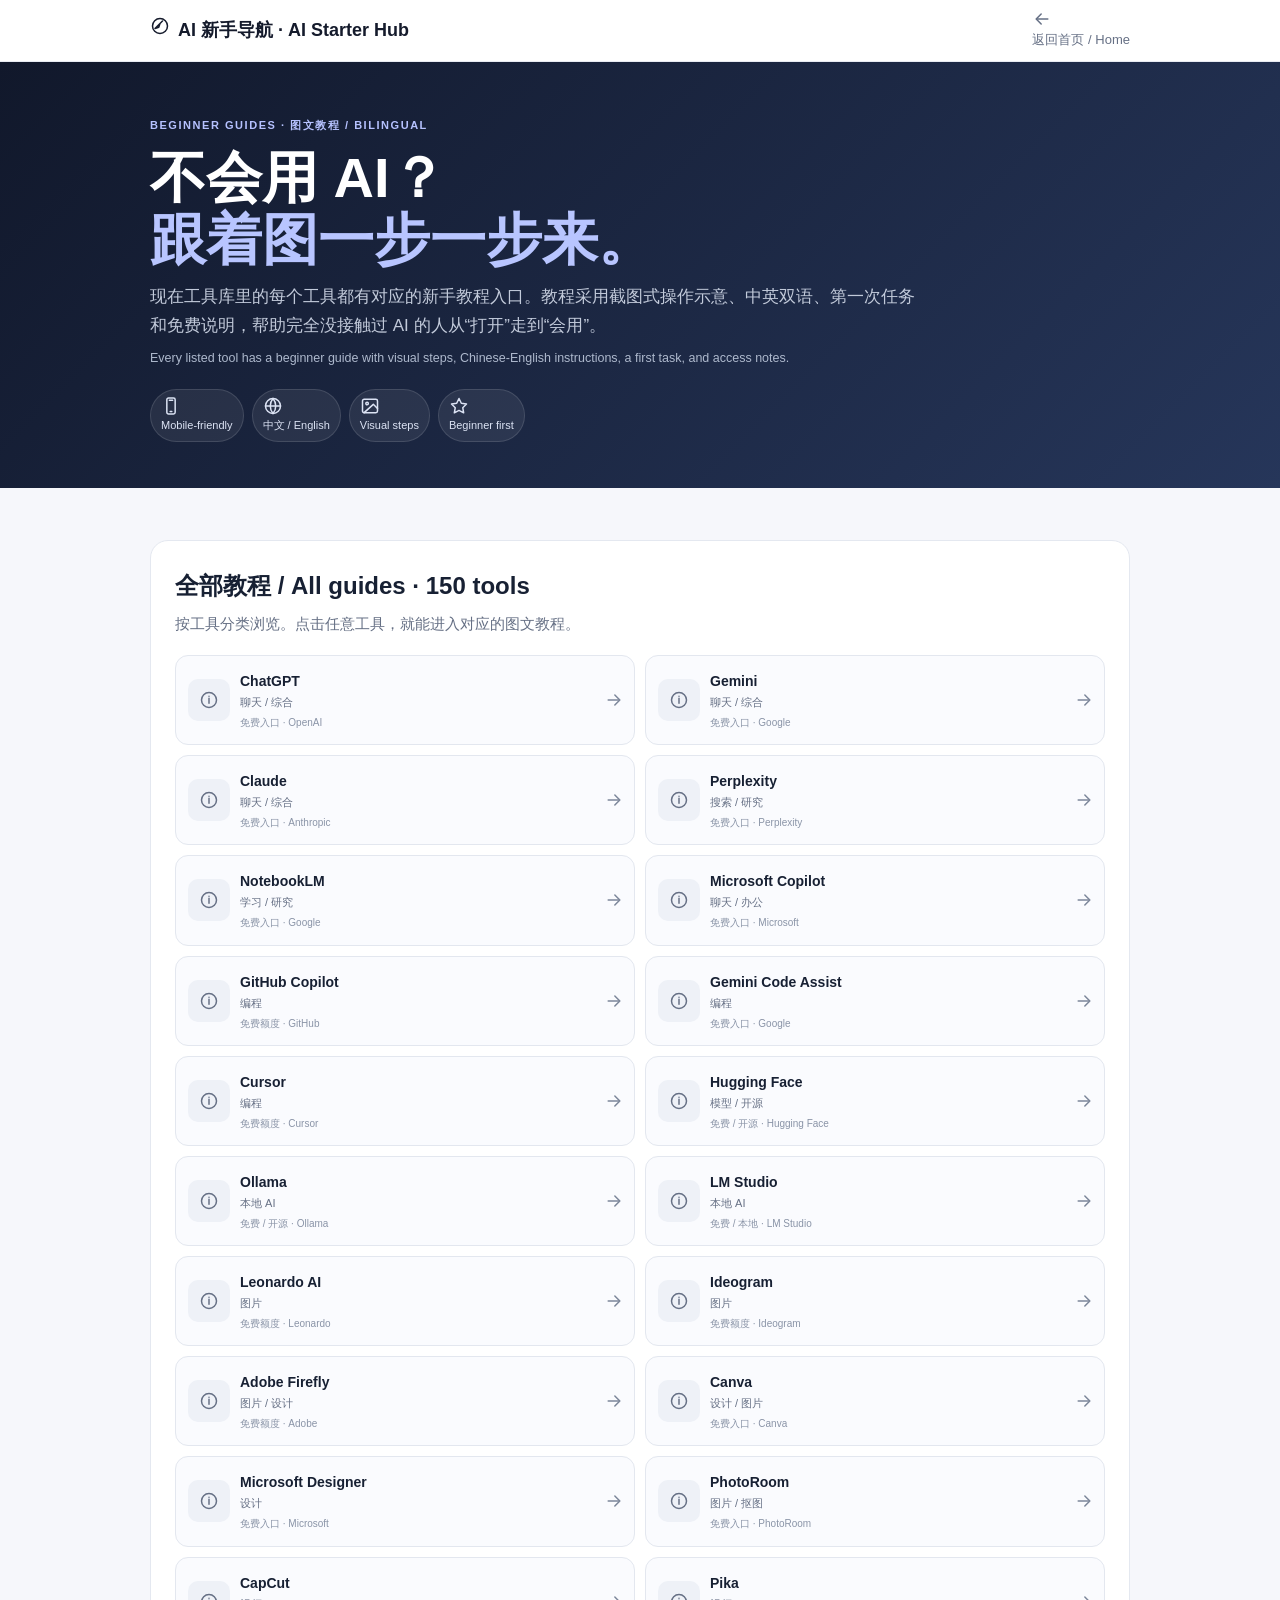
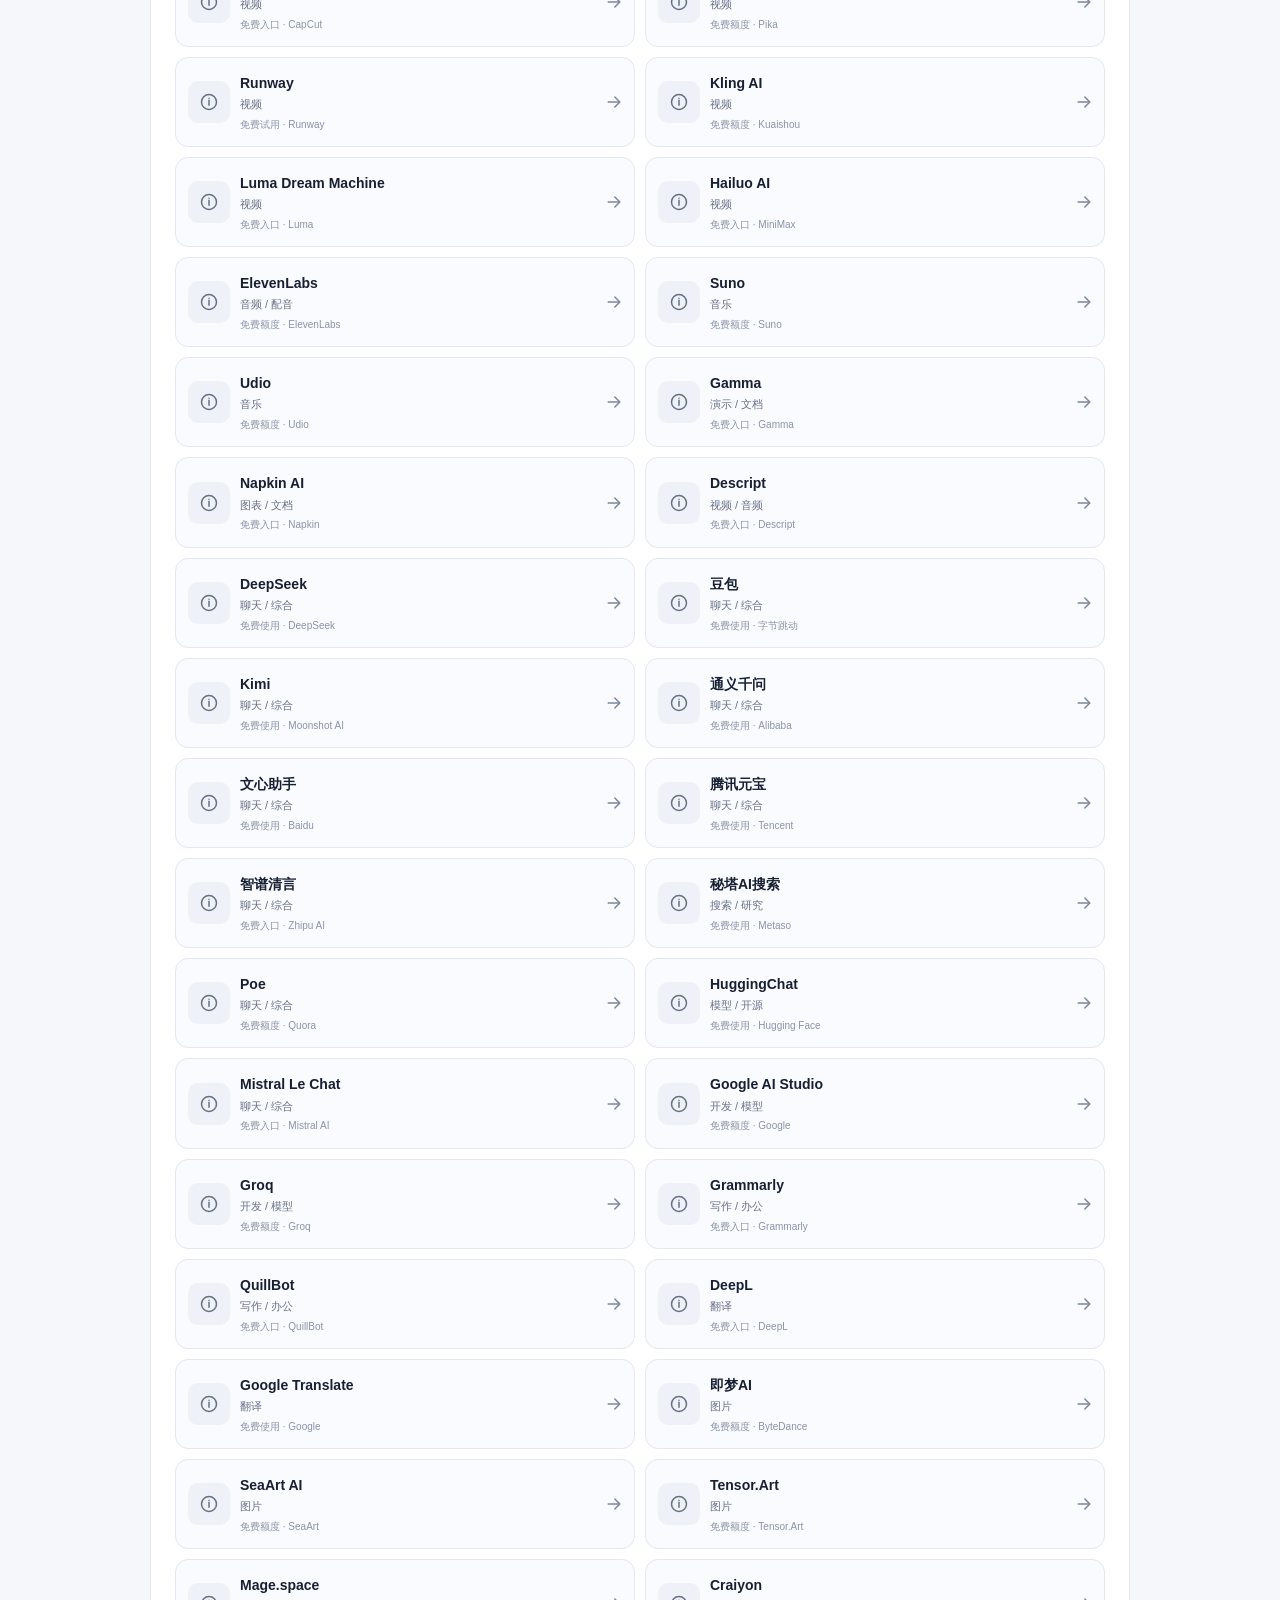
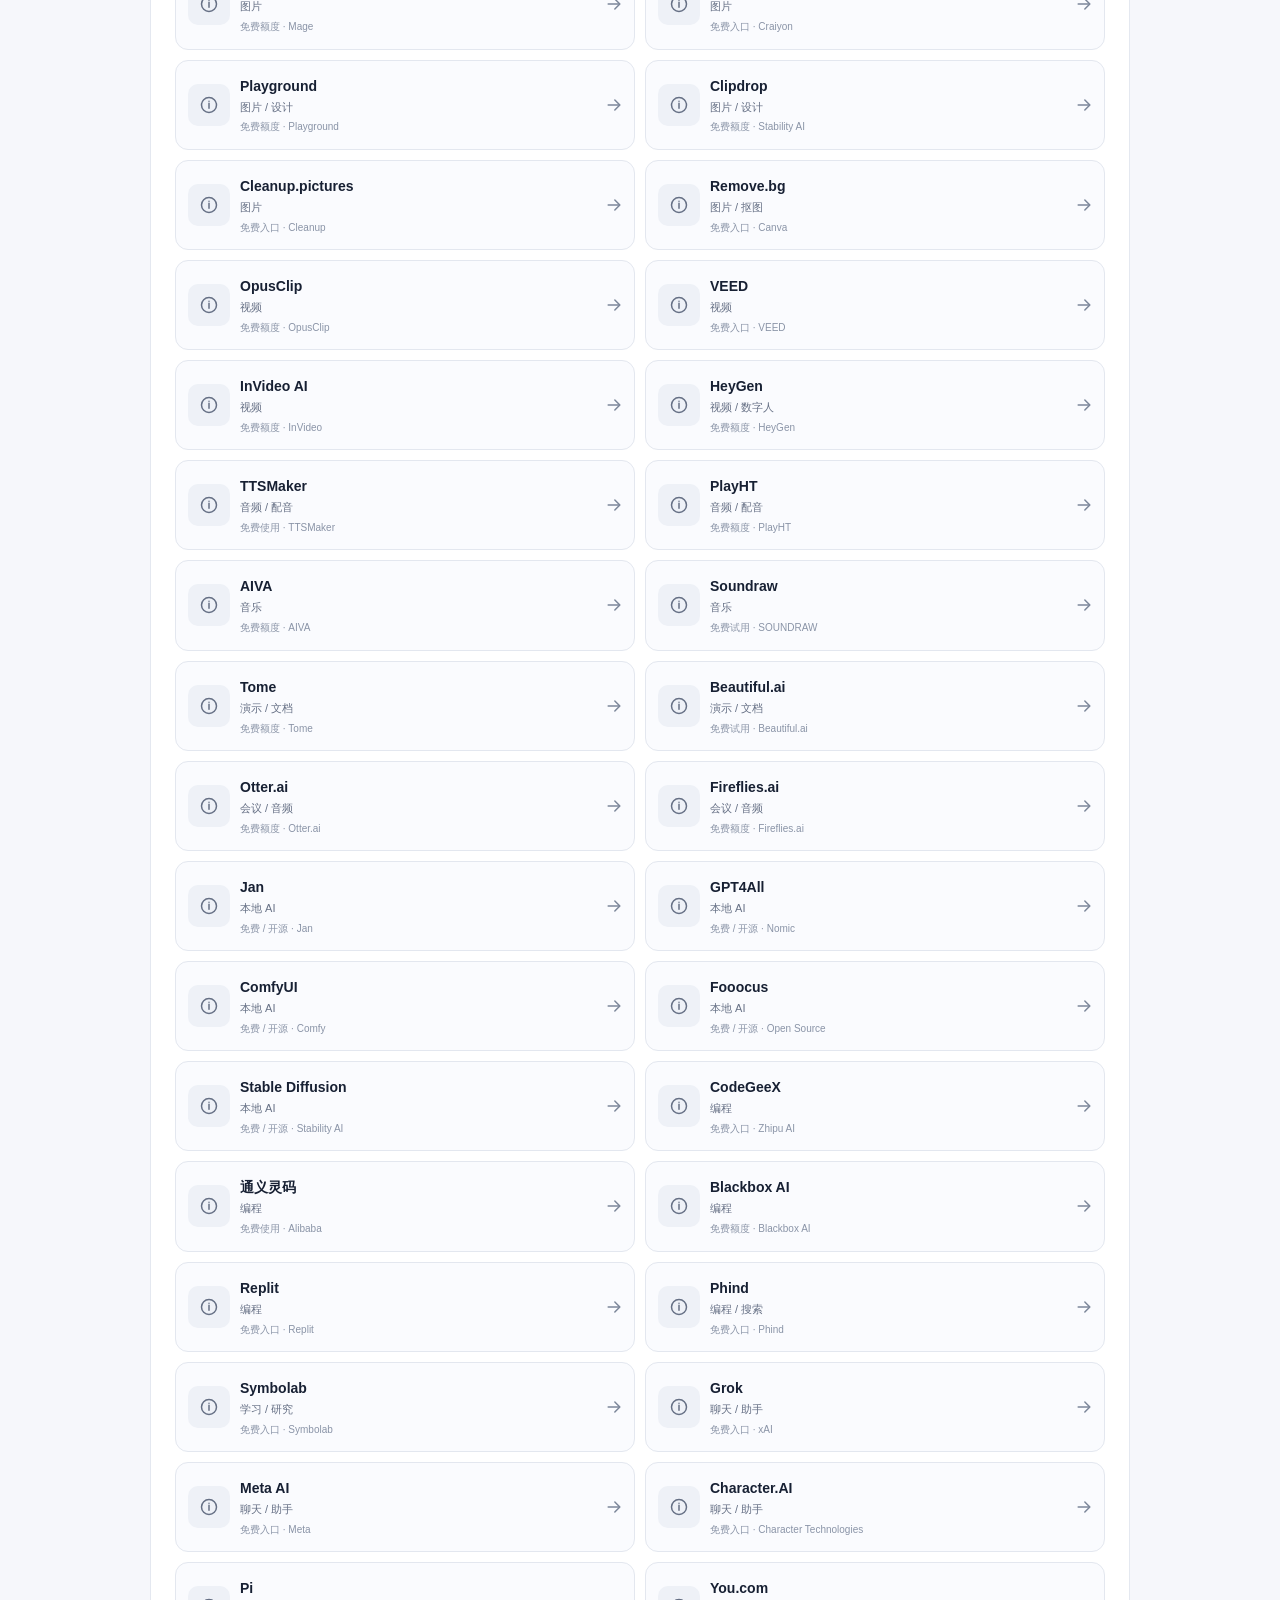
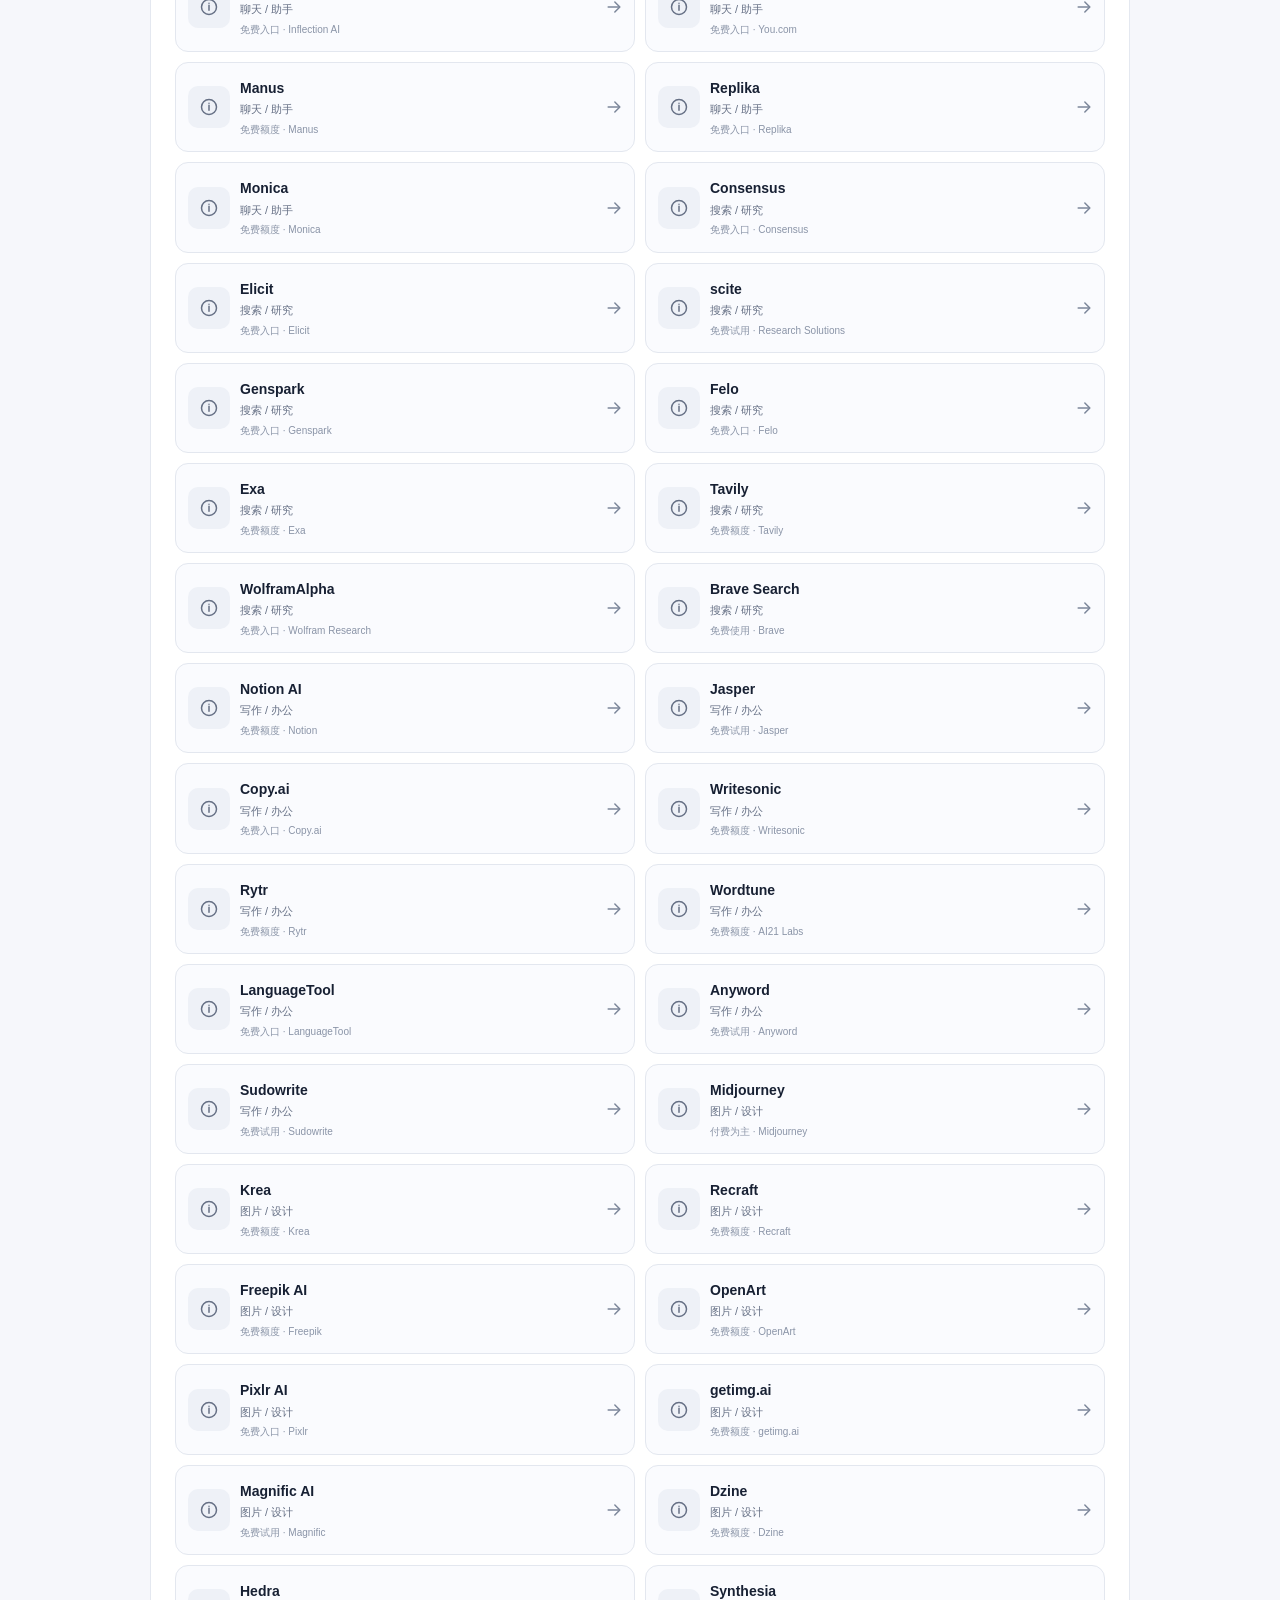
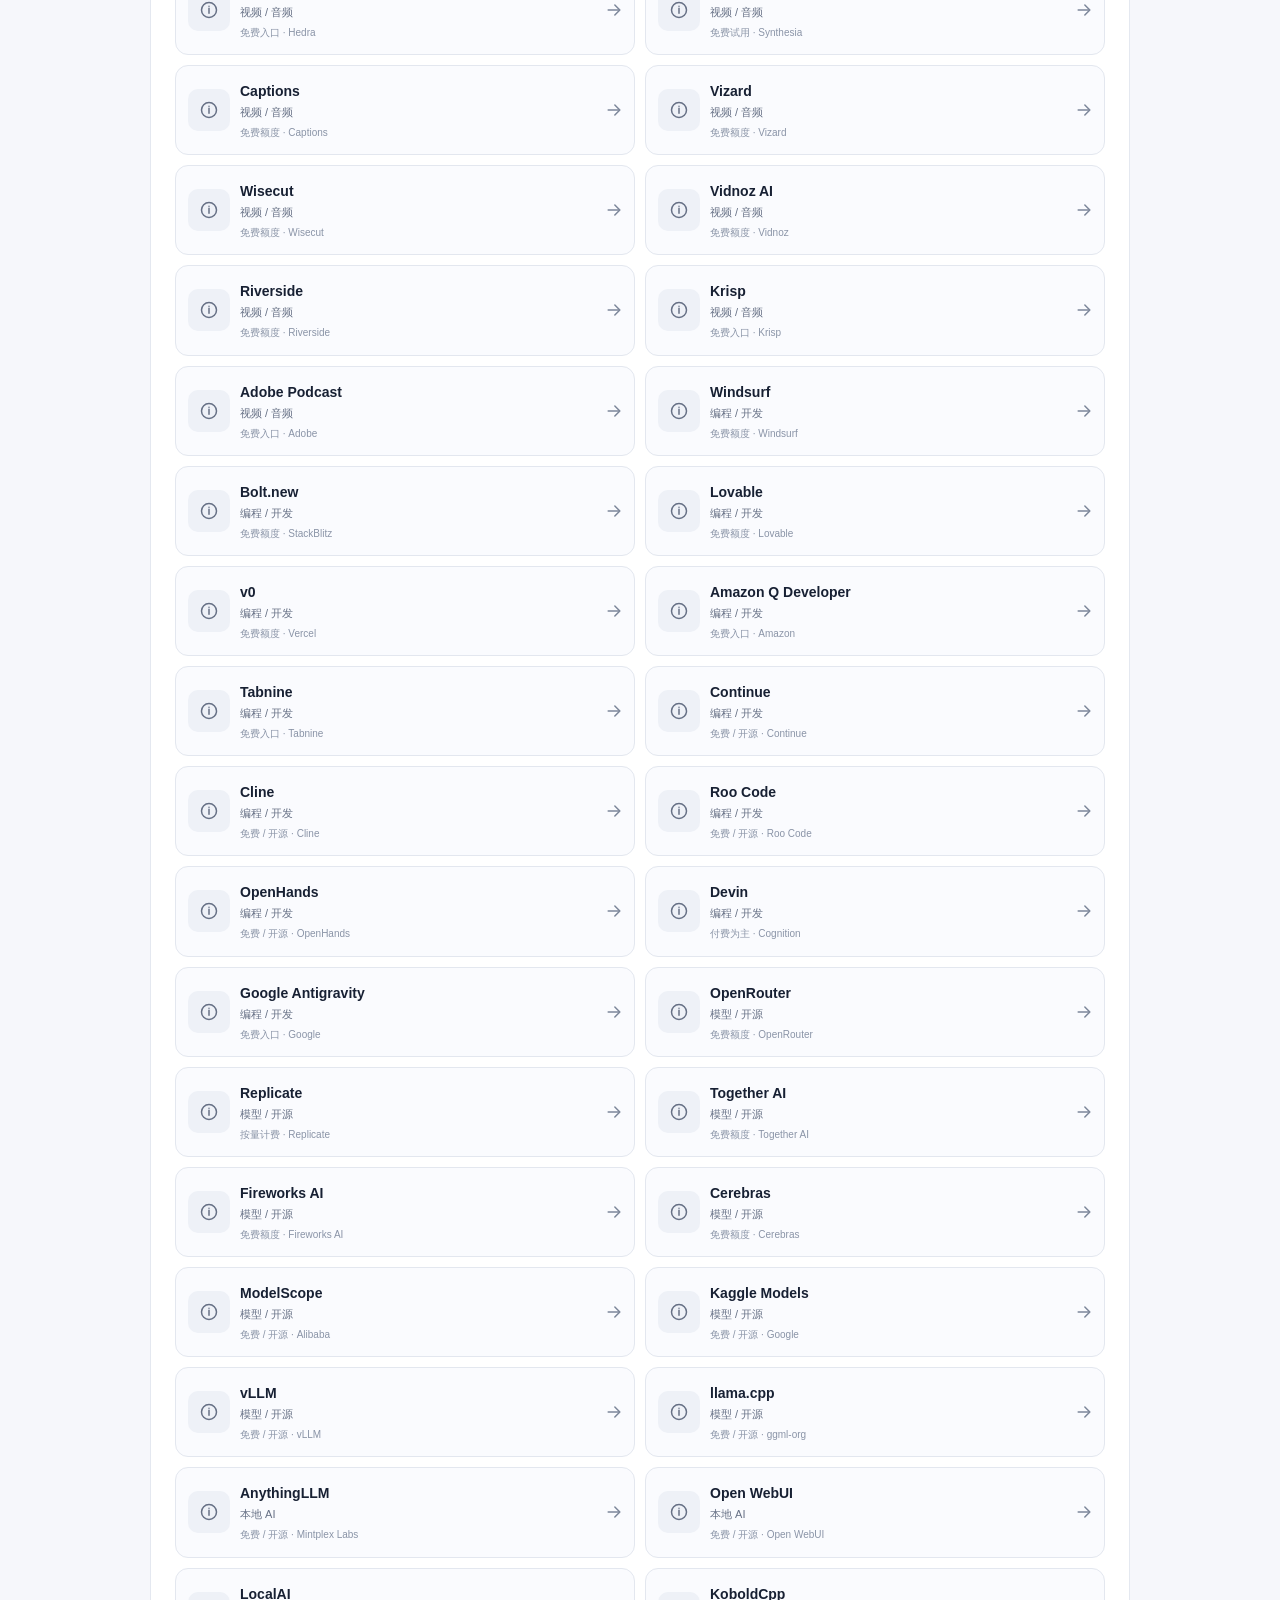
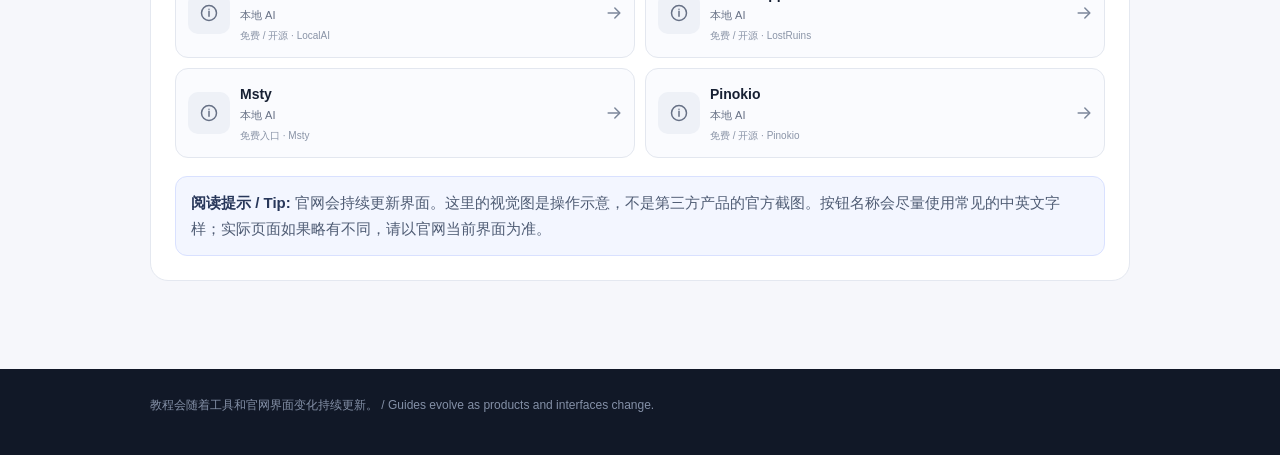
==== tutorials/index.html @ 40ffa48f "seo: prerender 150 guide links for crawlers" ====
<!doctype html><html lang="zh-CN"><head><meta charset="utf-8"><meta name="viewport" content="width=device-width,initial-scale=1">
<meta name="robots" content="index,follow,max-image-preview:large">
<link rel="icon" href="../favicon.svg" type="image/svg+xml">
<title>AI 工具新手教程 | 150+ AI 工具图文指南与视频教程 · AI Starter Hub</title>
<meta name="description" content="AI 新手教程中心：为 150+ AI 工具整理中文新手指南、英文提示、图文操作示意、教程视频和官方入口，帮助你从第一次打开到完成真实任务。">
<link rel="canonical" href="https://starterhub-dev.github.io/ai-tools/tutorials/">
<meta property="og:type" content="website">
<meta property="og:site_name" content="AI 新手导航 · AI Starter Hub">
<meta property="og:title" content="AI 工具新手教程 | 150+ AI 工具图文指南与视频教程">
<meta property="og:description" content="按工具浏览 AI 新手教程，查看图文操作、视频、提示词和官方入口。">
<meta property="og:url" content="https://starterhub-dev.github.io/ai-tools/tutorials/">
<meta name="twitter:card" content="summary">
<meta name="twitter:title" content="AI 工具新手教程 | 150+ AI 工具图文指南与视频教程">
<meta name="twitter:description" content="按工具浏览 AI 新手教程。">
<link rel="stylesheet" href="../style.css?v=20261004-18"><link rel="stylesheet" href="tutorial.css?v=20261004-5">
<script type="application/ld+json">{"@context":"https://schema.org","@type":"CollectionPage","name":"AI 工具新手教程","url":"https://starterhub-dev.github.io/ai-tools/tutorials/","description":"AI 新手导航的工具教程目录，提供 150+ 工具的入门指南。","inLanguage":["zh-CN","en"],"isPartOf":{"@type":"WebSite","name":"AI 新手导航","url":"https://starterhub-dev.github.io/ai-tools/"}}</script></head><body>
<header class="topbar"><div class="wrap"><a class="brand" href="../"><span data-icon="compass"></span> AI 新手导航 · AI Starter Hub</a><a class="back" href="../"><span data-icon="arrowLeft"></span> 返回首页 / Home</a></div></header>
<header class="hero"><div class="wrap"><div class="eyebrow">BEGINNER GUIDES · 图文教程 / BILINGUAL</div><h1>不会用 AI？<br><span>跟着图一步一步来。</span></h1><p>现在工具库里的每个工具都有对应的新手教程入口。教程采用截图式操作示意、中英双语、第一次任务和免费说明，帮助完全没接触过 AI 的人从“打开”走到“会用”。</p><small>Every listed tool has a beginner guide with visual steps, Chinese-English instructions, a first task, and access notes.</small><div class="tool-badges"><span class="pill"><span data-icon="mobile"></span> Mobile-friendly</span><span class="pill"><span data-icon="globe"></span> 中文 / English</span><span class="pill"><span data-icon="image"></span> Visual steps</span><span class="pill"><span data-icon="star"></span> Beginner first</span></div></div></header>
<main class="wrap content"><section class="section"><h2>全部教程 / All guides <span id="guide-count"></span></h2><p class="lead">按工具分类浏览。点击任意工具，就能进入对应的图文教程。</p><div id="guide-grid" class="guide-grid"><a class="guide-card" href="tool.html?tool=ChatGPT"><div class="guide-icon"><span class="brand-icon"><span style="font-size:10px;font-weight:800">AI</span></span></div><div><strong>ChatGPT</strong><span>聊天 / 综合</span><small>免费入口 · OpenAI</small></div><b>→</b></a><a class="guide-card" href="tool.html?tool=Gemini"><div class="guide-icon"><span class="brand-icon"><span style="font-size:10px;font-weight:800">AI</span></span></div><div><strong>Gemini</strong><span>聊天 / 综合</span><small>免费入口 · Google</small></div><b>→</b></a><a class="guide-card" href="tool.html?tool=Claude"><div class="guide-icon"><span class="brand-icon"><span style="font-size:10px;font-weight:800">AI</span></span></div><div><strong>Claude</strong><span>聊天 / 综合</span><small>免费入口 · Anthropic</small></div><b>→</b></a><a class="guide-card" href="tool.html?tool=Perplexity"><div class="guide-icon"><span class="brand-icon"><span style="font-size:10px;font-weight:800">AI</span></span></div><div><strong>Perplexity</strong><span>搜索 / 研究</span><small>免费入口 · Perplexity</small></div><b>→</b></a><a class="guide-card" href="tool.html?tool=NotebookLM"><div class="guide-icon"><span class="brand-icon"><span style="font-size:10px;font-weight:800">AI</span></span></div><div><strong>NotebookLM</strong><span>学习 / 研究</span><small>免费入口 · Google</small></div><b>→</b></a><a class="guide-card" href="tool.html?tool=Microsoft%20Copilot"><div class="guide-icon"><span class="brand-icon"><span style="font-size:10px;font-weight:800">AI</span></span></div><div><strong>Microsoft Copilot</strong><span>聊天 / 办公</span><small>免费入口 · Microsoft</small></div><b>→</b></a><a class="guide-card" href="tool.html?tool=GitHub%20Copilot"><div class="guide-icon"><span class="brand-icon"><span style="font-size:10px;font-weight:800">AI</span></span></div><div><strong>GitHub Copilot</strong><span>编程</span><small>免费额度 · GitHub</small></div><b>→</b></a><a class="guide-card" href="tool.html?tool=Gemini%20Code%20Assist"><div class="guide-icon"><span class="brand-icon"><span style="font-size:10px;font-weight:800">AI</span></span></div><div><strong>Gemini Code Assist</strong><span>编程</span><small>免费入口 · Google</small></div><b>→</b></a><a class="guide-card" href="tool.html?tool=Cursor"><div class="guide-icon"><span class="brand-icon"><span style="font-size:10px;font-weight:800">AI</span></span></div><div><strong>Cursor</strong><span>编程</span><small>免费额度 · Cursor</small></div><b>→</b></a><a class="guide-card" href="tool.html?tool=Hugging%20Face"><div class="guide-icon"><span class="brand-icon"><span style="font-size:10px;font-weight:800">AI</span></span></div><div><strong>Hugging Face</strong><span>模型 / 开源</span><small>免费 / 开源 · Hugging Face</small></div><b>→</b></a><a class="guide-card" href="tool.html?tool=Ollama"><div class="guide-icon"><span class="brand-icon"><span style="font-size:10px;font-weight:800">AI</span></span></div><div><strong>Ollama</strong><span>本地 AI</span><small>免费 / 开源 · Ollama</small></div><b>→</b></a><a class="guide-card" href="tool.html?tool=LM%20Studio"><div class="guide-icon"><span class="brand-icon"><span style="font-size:10px;font-weight:800">AI</span></span></div><div><strong>LM Studio</strong><span>本地 AI</span><small>免费 / 本地 · LM Studio</small></div><b>→</b></a><a class="guide-card" href="tool.html?tool=Leonardo%20AI"><div class="guide-icon"><span class="brand-icon"><span style="font-size:10px;font-weight:800">AI</span></span></div><div><strong>Leonardo AI</strong><span>图片</span><small>免费额度 · Leonardo</small></div><b>→</b></a><a class="guide-card" href="tool.html?tool=Ideogram"><div class="guide-icon"><span class="brand-icon"><span style="font-size:10px;font-weight:800">AI</span></span></div><div><strong>Ideogram</strong><span>图片</span><small>免费额度 · Ideogram</small></div><b>→</b></a><a class="guide-card" href="tool.html?tool=Adobe%20Firefly"><div class="guide-icon"><span class="brand-icon"><span style="font-size:10px;font-weight:800">AI</span></span></div><div><strong>Adobe Firefly</strong><span>图片 / 设计</span><small>免费额度 · Adobe</small></div><b>→</b></a><a class="guide-card" href="tool.html?tool=Canva"><div class="guide-icon"><span class="brand-icon"><span style="font-size:10px;font-weight:800">AI</span></span></div><div><strong>Canva</strong><span>设计 / 图片</span><small>免费入口 · Canva</small></div><b>→</b></a><a class="guide-card" href="tool.html?tool=Microsoft%20Designer"><div class="guide-icon"><span class="brand-icon"><span style="font-size:10px;font-weight:800">AI</span></span></div><div><strong>Microsoft Designer</strong><span>设计</span><small>免费入口 · Microsoft</small></div><b>→</b></a><a class="guide-card" href="tool.html?tool=PhotoRoom"><div class="guide-icon"><span class="brand-icon"><span style="font-size:10px;font-weight:800">AI</span></span></div><div><strong>PhotoRoom</strong><span>图片 / 抠图</span><small>免费入口 · PhotoRoom</small></div><b>→</b></a><a class="guide-card" href="tool.html?tool=CapCut"><div class="guide-icon"><span class="brand-icon"><span style="font-size:10px;font-weight:800">AI</span></span></div><div><strong>CapCut</strong><span>视频</span><small>免费入口 · CapCut</small></div><b>→</b></a><a class="guide-card" href="tool.html?tool=Pika"><div class="guide-icon"><span class="brand-icon"><span style="font-size:10px;font-weight:800">AI</span></span></div><div><strong>Pika</strong><span>视频</span><small>免费额度 · Pika</small></div><b>→</b></a><a class="guide-card" href="tool.html?tool=Runway"><div class="guide-icon"><span class="brand-icon"><span style="font-size:10px;font-weight:800">AI</span></span></div><div><strong>Runway</strong><span>视频</span><small>免费试用 · Runway</small></div><b>→</b></a><a class="guide-card" href="tool.html?tool=Kling%20AI"><div class="guide-icon"><span class="brand-icon"><span style="font-size:10px;font-weight:800">AI</span></span></div><div><strong>Kling AI</strong><span>视频</span><small>免费额度 · Kuaishou</small></div><b>→</b></a><a class="guide-card" href="tool.html?tool=Luma%20Dream%20Machine"><div class="guide-icon"><span class="brand-icon"><span style="font-size:10px;font-weight:800">AI</span></span></div><div><strong>Luma Dream Machine</strong><span>视频</span><small>免费入口 · Luma</small></div><b>→</b></a><a class="guide-card" href="tool.html?tool=Hailuo%20AI"><div class="guide-icon"><span class="brand-icon"><span style="font-size:10px;font-weight:800">AI</span></span></div><div><strong>Hailuo AI</strong><span>视频</span><small>免费入口 · MiniMax</small></div><b>→</b></a><a class="guide-card" href="tool.html?tool=ElevenLabs"><div class="guide-icon"><span class="brand-icon"><span style="font-size:10px;font-weight:800">AI</span></span></div><div><strong>ElevenLabs</strong><span>音频 / 配音</span><small>免费额度 · ElevenLabs</small></div><b>→</b></a><a class="guide-card" href="tool.html?tool=Suno"><div class="guide-icon"><span class="brand-icon"><span style="font-size:10px;font-weight:800">AI</span></span></div><div><strong>Suno</strong><span>音乐</span><small>免费额度 · Suno</small></div><b>→</b></a><a class="guide-card" href="tool.html?tool=Udio"><div class="guide-icon"><span class="brand-icon"><span style="font-size:10px;font-weight:800">AI</span></span></div><div><strong>Udio</strong><span>音乐</span><small>免费额度 · Udio</small></div><b>→</b></a><a class="guide-card" href="tool.html?tool=Gamma"><div class="guide-icon"><span class="brand-icon"><span style="font-size:10px;font-weight:800">AI</span></span></div><div><strong>Gamma</strong><span>演示 / 文档</span><small>免费入口 · Gamma</small></div><b>→</b></a><a class="guide-card" href="tool.html?tool=Napkin%20AI"><div class="guide-icon"><span class="brand-icon"><span style="font-size:10px;font-weight:800">AI</span></span></div><div><strong>Napkin AI</strong><span>图表 / 文档</span><small>免费入口 · Napkin</small></div><b>→</b></a><a class="guide-card" href="tool.html?tool=Descript"><div class="guide-icon"><span class="brand-icon"><span style="font-size:10px;font-weight:800">AI</span></span></div><div><strong>Descript</strong><span>视频 / 音频</span><small>免费入口 · Descript</small></div><b>→</b></a><a class="guide-card" href="tool.html?tool=DeepSeek"><div class="guide-icon"><span class="brand-icon"><span style="font-size:10px;font-weight:800">AI</span></span></div><div><strong>DeepSeek</strong><span>聊天 / 综合</span><small>免费使用 · DeepSeek</small></div><b>→</b></a><a class="guide-card" href="tool.html?tool=%E8%B1%86%E5%8C%85"><div class="guide-icon"><span class="brand-icon"><span style="font-size:10px;font-weight:800">AI</span></span></div><div><strong>豆包</strong><span>聊天 / 综合</span><small>免费使用 · 字节跳动</small></div><b>→</b></a><a class="guide-card" href="tool.html?tool=Kimi"><div class="guide-icon"><span class="brand-icon"><span style="font-size:10px;font-weight:800">AI</span></span></div><div><strong>Kimi</strong><span>聊天 / 综合</span><small>免费使用 · Moonshot AI</small></div><b>→</b></a><a class="guide-card" href="tool.html?tool=%E9%80%9A%E4%B9%89%E5%8D%83%E9%97%AE"><div class="guide-icon"><span class="brand-icon"><span style="font-size:10px;font-weight:800">AI</span></span></div><div><strong>通义千问</strong><span>聊天 / 综合</span><small>免费使用 · Alibaba</small></div><b>→</b></a><a class="guide-card" href="tool.html?tool=%E6%96%87%E5%BF%83%E5%8A%A9%E6%89%8B"><div class="guide-icon"><span class="brand-icon"><span style="font-size:10px;font-weight:800">AI</span></span></div><div><strong>文心助手</strong><span>聊天 / 综合</span><small>免费使用 · Baidu</small></div><b>→</b></a><a class="guide-card" href="tool.html?tool=%E8%85%BE%E8%AE%AF%E5%85%83%E5%AE%9D"><div class="guide-icon"><span class="brand-icon"><span style="font-size:10px;font-weight:800">AI</span></span></div><div><strong>腾讯元宝</strong><span>聊天 / 综合</span><small>免费使用 · Tencent</small></div><b>→</b></a><a class="guide-card" href="tool.html?tool=%E6%99%BA%E8%B0%B1%E6%B8%85%E8%A8%80"><div class="guide-icon"><span class="brand-icon"><span style="font-size:10px;font-weight:800">AI</span></span></div><div><strong>智谱清言</strong><span>聊天 / 综合</span><small>免费入口 · Zhipu AI</small></div><b>→</b></a><a class="guide-card" href="tool.html?tool=%E7%A7%98%E5%A1%94AI%E6%90%9C%E7%B4%A2"><div class="guide-icon"><span class="brand-icon"><span style="font-size:10px;font-weight:800">AI</span></span></div><div><strong>秘塔AI搜索</strong><span>搜索 / 研究</span><small>免费使用 · Metaso</small></div><b>→</b></a><a class="guide-card" href="tool.html?tool=Poe"><div class="guide-icon"><span class="brand-icon"><span style="font-size:10px;font-weight:800">AI</span></span></div><div><strong>Poe</strong><span>聊天 / 综合</span><small>免费额度 · Quora</small></div><b>→</b></a><a class="guide-card" href="tool.html?tool=HuggingChat"><div class="guide-icon"><span class="brand-icon"><span style="font-size:10px;font-weight:800">AI</span></span></div><div><strong>HuggingChat</strong><span>模型 / 开源</span><small>免费使用 · Hugging Face</small></div><b>→</b></a><a class="guide-card" href="tool.html?tool=Mistral%20Le%20Chat"><div class="guide-icon"><span class="brand-icon"><span style="font-size:10px;font-weight:800">AI</span></span></div><div><strong>Mistral Le Chat</strong><span>聊天 / 综合</span><small>免费入口 · Mistral AI</small></div><b>→</b></a><a class="guide-card" href="tool.html?tool=Google%20AI%20Studio"><div class="guide-icon"><span class="brand-icon"><span style="font-size:10px;font-weight:800">AI</span></span></div><div><strong>Google AI Studio</strong><span>开发 / 模型</span><small>免费额度 · Google</small></div><b>→</b></a><a class="guide-card" href="tool.html?tool=Groq"><div class="guide-icon"><span class="brand-icon"><span style="font-size:10px;font-weight:800">AI</span></span></div><div><strong>Groq</strong><span>开发 / 模型</span><small>免费额度 · Groq</small></div><b>→</b></a><a class="guide-card" href="tool.html?tool=Grammarly"><div class="guide-icon"><span class="brand-icon"><span style="font-size:10px;font-weight:800">AI</span></span></div><div><strong>Grammarly</strong><span>写作 / 办公</span><small>免费入口 · Grammarly</small></div><b>→</b></a><a class="guide-card" href="tool.html?tool=QuillBot"><div class="guide-icon"><span class="brand-icon"><span style="font-size:10px;font-weight:800">AI</span></span></div><div><strong>QuillBot</strong><span>写作 / 办公</span><small>免费入口 · QuillBot</small></div><b>→</b></a><a class="guide-card" href="tool.html?tool=DeepL"><div class="guide-icon"><span class="brand-icon"><span style="font-size:10px;font-weight:800">AI</span></span></div><div><strong>DeepL</strong><span>翻译</span><small>免费入口 · DeepL</small></div><b>→</b></a><a class="guide-card" href="tool.html?tool=Google%20Translate"><div class="guide-icon"><span class="brand-icon"><span style="font-size:10px;font-weight:800">AI</span></span></div><div><strong>Google Translate</strong><span>翻译</span><small>免费使用 · Google</small></div><b>→</b></a><a class="guide-card" href="tool.html?tool=%E5%8D%B3%E6%A2%A6AI"><div class="guide-icon"><span class="brand-icon"><span style="font-size:10px;font-weight:800">AI</span></span></div><div><strong>即梦AI</strong><span>图片</span><small>免费额度 · ByteDance</small></div><b>→</b></a><a class="guide-card" href="tool.html?tool=SeaArt%20AI"><div class="guide-icon"><span class="brand-icon"><span style="font-size:10px;font-weight:800">AI</span></span></div><div><strong>SeaArt AI</strong><span>图片</span><small>免费额度 · SeaArt</small></div><b>→</b></a><a class="guide-card" href="tool.html?tool=Tensor.Art"><div class="guide-icon"><span class="brand-icon"><span style="font-size:10px;font-weight:800">AI</span></span></div><div><strong>Tensor.Art</strong><span>图片</span><small>免费额度 · Tensor.Art</small></div><b>→</b></a><a class="guide-card" href="tool.html?tool=Mage.space"><div class="guide-icon"><span class="brand-icon"><span style="font-size:10px;font-weight:800">AI</span></span></div><div><strong>Mage.space</strong><span>图片</span><small>免费额度 · Mage</small></div><b>→</b></a><a class="guide-card" href="tool.html?tool=Craiyon"><div class="guide-icon"><span class="brand-icon"><span style="font-size:10px;font-weight:800">AI</span></span></div><div><strong>Craiyon</strong><span>图片</span><small>免费入口 · Craiyon</small></div><b>→</b></a><a class="guide-card" href="tool.html?tool=Playground"><div class="guide-icon"><span class="brand-icon"><span style="font-size:10px;font-weight:800">AI</span></span></div><div><strong>Playground</strong><span>图片 / 设计</span><small>免费额度 · Playground</small></div><b>→</b></a><a class="guide-card" href="tool.html?tool=Clipdrop"><div class="guide-icon"><span class="brand-icon"><span style="font-size:10px;font-weight:800">AI</span></span></div><div><strong>Clipdrop</strong><span>图片 / 设计</span><small>免费额度 · Stability AI</small></div><b>→</b></a><a class="guide-card" href="tool.html?tool=Cleanup.pictures"><div class="guide-icon"><span class="brand-icon"><span style="font-size:10px;font-weight:800">AI</span></span></div><div><strong>Cleanup.pictures</strong><span>图片</span><small>免费入口 · Cleanup</small></div><b>→</b></a><a class="guide-card" href="tool.html?tool=Remove.bg"><div class="guide-icon"><span class="brand-icon"><span style="font-size:10px;font-weight:800">AI</span></span></div><div><strong>Remove.bg</strong><span>图片 / 抠图</span><small>免费入口 · Canva</small></div><b>→</b></a><a class="guide-card" href="tool.html?tool=OpusClip"><div class="guide-icon"><span class="brand-icon"><span style="font-size:10px;font-weight:800">AI</span></span></div><div><strong>OpusClip</strong><span>视频</span><small>免费额度 · OpusClip</small></div><b>→</b></a><a class="guide-card" href="tool.html?tool=VEED"><div class="guide-icon"><span class="brand-icon"><span style="font-size:10px;font-weight:800">AI</span></span></div><div><strong>VEED</strong><span>视频</span><small>免费入口 · VEED</small></div><b>→</b></a><a class="guide-card" href="tool.html?tool=InVideo%20AI"><div class="guide-icon"><span class="brand-icon"><span style="font-size:10px;font-weight:800">AI</span></span></div><div><strong>InVideo AI</strong><span>视频</span><small>免费额度 · InVideo</small></div><b>→</b></a><a class="guide-card" href="tool.html?tool=HeyGen"><div class="guide-icon"><span class="brand-icon"><span style="font-size:10px;font-weight:800">AI</span></span></div><div><strong>HeyGen</strong><span>视频 / 数字人</span><small>免费额度 · HeyGen</small></div><b>→</b></a><a class="guide-card" href="tool.html?tool=TTSMaker"><div class="guide-icon"><span class="brand-icon"><span style="font-size:10px;font-weight:800">AI</span></span></div><div><strong>TTSMaker</strong><span>音频 / 配音</span><small>免费使用 · TTSMaker</small></div><b>→</b></a><a class="guide-card" href="tool.html?tool=PlayHT"><div class="guide-icon"><span class="brand-icon"><span style="font-size:10px;font-weight:800">AI</span></span></div><div><strong>PlayHT</strong><span>音频 / 配音</span><small>免费额度 · PlayHT</small></div><b>→</b></a><a class="guide-card" href="tool.html?tool=AIVA"><div class="guide-icon"><span class="brand-icon"><span style="font-size:10px;font-weight:800">AI</span></span></div><div><strong>AIVA</strong><span>音乐</span><small>免费额度 · AIVA</small></div><b>→</b></a><a class="guide-card" href="tool.html?tool=Soundraw"><div class="guide-icon"><span class="brand-icon"><span style="font-size:10px;font-weight:800">AI</span></span></div><div><strong>Soundraw</strong><span>音乐</span><small>免费试用 · SOUNDRAW</small></div><b>→</b></a><a class="guide-card" href="tool.html?tool=Tome"><div class="guide-icon"><span class="brand-icon"><span style="font-size:10px;font-weight:800">AI</span></span></div><div><strong>Tome</strong><span>演示 / 文档</span><small>免费额度 · Tome</small></div><b>→</b></a><a class="guide-card" href="tool.html?tool=Beautiful.ai"><div class="guide-icon"><span class="brand-icon"><span style="font-size:10px;font-weight:800">AI</span></span></div><div><strong>Beautiful.ai</strong><span>演示 / 文档</span><small>免费试用 · Beautiful.ai</small></div><b>→</b></a><a class="guide-card" href="tool.html?tool=Otter.ai"><div class="guide-icon"><span class="brand-icon"><span style="font-size:10px;font-weight:800">AI</span></span></div><div><strong>Otter.ai</strong><span>会议 / 音频</span><small>免费额度 · Otter.ai</small></div><b>→</b></a><a class="guide-card" href="tool.html?tool=Fireflies.ai"><div class="guide-icon"><span class="brand-icon"><span style="font-size:10px;font-weight:800">AI</span></span></div><div><strong>Fireflies.ai</strong><span>会议 / 音频</span><small>免费额度 · Fireflies.ai</small></div><b>→</b></a><a class="guide-card" href="tool.html?tool=Jan"><div class="guide-icon"><span class="brand-icon"><span style="font-size:10px;font-weight:800">AI</span></span></div><div><strong>Jan</strong><span>本地 AI</span><small>免费 / 开源 · Jan</small></div><b>→</b></a><a class="guide-card" href="tool.html?tool=GPT4All"><div class="guide-icon"><span class="brand-icon"><span style="font-size:10px;font-weight:800">AI</span></span></div><div><strong>GPT4All</strong><span>本地 AI</span><small>免费 / 开源 · Nomic</small></div><b>→</b></a><a class="guide-card" href="tool.html?tool=ComfyUI"><div class="guide-icon"><span class="brand-icon"><span style="font-size:10px;font-weight:800">AI</span></span></div><div><strong>ComfyUI</strong><span>本地 AI</span><small>免费 / 开源 · Comfy</small></div><b>→</b></a><a class="guide-card" href="tool.html?tool=Fooocus"><div class="guide-icon"><span class="brand-icon"><span style="font-size:10px;font-weight:800">AI</span></span></div><div><strong>Fooocus</strong><span>本地 AI</span><small>免费 / 开源 · Open Source</small></div><b>→</b></a><a class="guide-card" href="tool.html?tool=Stable%20Diffusion"><div class="guide-icon"><span class="brand-icon"><span style="font-size:10px;font-weight:800">AI</span></span></div><div><strong>Stable Diffusion</strong><span>本地 AI</span><small>免费 / 开源 · Stability AI</small></div><b>→</b></a><a class="guide-card" href="tool.html?tool=CodeGeeX"><div class="guide-icon"><span class="brand-icon"><span style="font-size:10px;font-weight:800">AI</span></span></div><div><strong>CodeGeeX</strong><span>编程</span><small>免费入口 · Zhipu AI</small></div><b>→</b></a><a class="guide-card" href="tool.html?tool=%E9%80%9A%E4%B9%89%E7%81%B5%E7%A0%81"><div class="guide-icon"><span class="brand-icon"><span style="font-size:10px;font-weight:800">AI</span></span></div><div><strong>通义灵码</strong><span>编程</span><small>免费使用 · Alibaba</small></div><b>→</b></a><a class="guide-card" href="tool.html?tool=Blackbox%20AI"><div class="guide-icon"><span class="brand-icon"><span style="font-size:10px;font-weight:800">AI</span></span></div><div><strong>Blackbox AI</strong><span>编程</span><small>免费额度 · Blackbox AI</small></div><b>→</b></a><a class="guide-card" href="tool.html?tool=Replit"><div class="guide-icon"><span class="brand-icon"><span style="font-size:10px;font-weight:800">AI</span></span></div><div><strong>Replit</strong><span>编程</span><small>免费入口 · Replit</small></div><b>→</b></a><a class="guide-card" href="tool.html?tool=Phind"><div class="guide-icon"><span class="brand-icon"><span style="font-size:10px;font-weight:800">AI</span></span></div><div><strong>Phind</strong><span>编程 / 搜索</span><small>免费入口 · Phind</small></div><b>→</b></a><a class="guide-card" href="tool.html?tool=Symbolab"><div class="guide-icon"><span class="brand-icon"><span style="font-size:10px;font-weight:800">AI</span></span></div><div><strong>Symbolab</strong><span>学习 / 研究</span><small>免费入口 · Symbolab</small></div><b>→</b></a><a class="guide-card" href="tool.html?tool=Grok"><div class="guide-icon"><span class="brand-icon"><span style="font-size:10px;font-weight:800">AI</span></span></div><div><strong>Grok</strong><span>聊天 / 助手</span><small>免费入口 · xAI</small></div><b>→</b></a><a class="guide-card" href="tool.html?tool=Meta%20AI"><div class="guide-icon"><span class="brand-icon"><span style="font-size:10px;font-weight:800">AI</span></span></div><div><strong>Meta AI</strong><span>聊天 / 助手</span><small>免费入口 · Meta</small></div><b>→</b></a><a class="guide-card" href="tool.html?tool=Character.AI"><div class="guide-icon"><span class="brand-icon"><span style="font-size:10px;font-weight:800">AI</span></span></div><div><strong>Character.AI</strong><span>聊天 / 助手</span><small>免费入口 · Character Technologies</small></div><b>→</b></a><a class="guide-card" href="tool.html?tool=Pi"><div class="guide-icon"><span class="brand-icon"><span style="font-size:10px;font-weight:800">AI</span></span></div><div><strong>Pi</strong><span>聊天 / 助手</span><small>免费入口 · Inflection AI</small></div><b>→</b></a><a class="guide-card" href="tool.html?tool=You.com"><div class="guide-icon"><span class="brand-icon"><span style="font-size:10px;font-weight:800">AI</span></span></div><div><strong>You.com</strong><span>聊天 / 助手</span><small>免费入口 · You.com</small></div><b>→</b></a><a class="guide-card" href="tool.html?tool=Manus"><div class="guide-icon"><span class="brand-icon"><span style="font-size:10px;font-weight:800">AI</span></span></div><div><strong>Manus</strong><span>聊天 / 助手</span><small>免费额度 · Manus</small></div><b>→</b></a><a class="guide-card" href="tool.html?tool=Replika"><div class="guide-icon"><span class="brand-icon"><span style="font-size:10px;font-weight:800">AI</span></span></div><div><strong>Replika</strong><span>聊天 / 助手</span><small>免费入口 · Replika</small></div><b>→</b></a><a class="guide-card" href="tool.html?tool=Monica"><div class="guide-icon"><span class="brand-icon"><span style="font-size:10px;font-weight:800">AI</span></span></div><div><strong>Monica</strong><span>聊天 / 助手</span><small>免费额度 · Monica</small></div><b>→</b></a><a class="guide-card" href="tool.html?tool=Consensus"><div class="guide-icon"><span class="brand-icon"><span style="font-size:10px;font-weight:800">AI</span></span></div><div><strong>Consensus</strong><span>搜索 / 研究</span><small>免费入口 · Consensus</small></div><b>→</b></a><a class="guide-card" href="tool.html?tool=Elicit"><div class="guide-icon"><span class="brand-icon"><span style="font-size:10px;font-weight:800">AI</span></span></div><div><strong>Elicit</strong><span>搜索 / 研究</span><small>免费入口 · Elicit</small></div><b>→</b></a><a class="guide-card" href="tool.html?tool=scite"><div class="guide-icon"><span class="brand-icon"><span style="font-size:10px;font-weight:800">AI</span></span></div><div><strong>scite</strong><span>搜索 / 研究</span><small>免费试用 · Research Solutions</small></div><b>→</b></a><a class="guide-card" href="tool.html?tool=Genspark"><div class="guide-icon"><span class="brand-icon"><span style="font-size:10px;font-weight:800">AI</span></span></div><div><strong>Genspark</strong><span>搜索 / 研究</span><small>免费入口 · Genspark</small></div><b>→</b></a><a class="guide-card" href="tool.html?tool=Felo"><div class="guide-icon"><span class="brand-icon"><span style="font-size:10px;font-weight:800">AI</span></span></div><div><strong>Felo</strong><span>搜索 / 研究</span><small>免费入口 · Felo</small></div><b>→</b></a><a class="guide-card" href="tool.html?tool=Exa"><div class="guide-icon"><span class="brand-icon"><span style="font-size:10px;font-weight:800">AI</span></span></div><div><strong>Exa</strong><span>搜索 / 研究</span><small>免费额度 · Exa</small></div><b>→</b></a><a class="guide-card" href="tool.html?tool=Tavily"><div class="guide-icon"><span class="brand-icon"><span style="font-size:10px;font-weight:800">AI</span></span></div><div><strong>Tavily</strong><span>搜索 / 研究</span><small>免费额度 · Tavily</small></div><b>→</b></a><a class="guide-card" href="tool.html?tool=WolframAlpha"><div class="guide-icon"><span class="brand-icon"><span style="font-size:10px;font-weight:800">AI</span></span></div><div><strong>WolframAlpha</strong><span>搜索 / 研究</span><small>免费入口 · Wolfram Research</small></div><b>→</b></a><a class="guide-card" href="tool.html?tool=Brave%20Search"><div class="guide-icon"><span class="brand-icon"><span style="font-size:10px;font-weight:800">AI</span></span></div><div><strong>Brave Search</strong><span>搜索 / 研究</span><small>免费使用 · Brave</small></div><b>→</b></a><a class="guide-card" href="tool.html?tool=Notion%20AI"><div class="guide-icon"><span class="brand-icon"><span style="font-size:10px;font-weight:800">AI</span></span></div><div><strong>Notion AI</strong><span>写作 / 办公</span><small>免费额度 · Notion</small></div><b>→</b></a><a class="guide-card" href="tool.html?tool=Jasper"><div class="guide-icon"><span class="brand-icon"><span style="font-size:10px;font-weight:800">AI</span></span></div><div><strong>Jasper</strong><span>写作 / 办公</span><small>免费试用 · Jasper</small></div><b>→</b></a><a class="guide-card" href="tool.html?tool=Copy.ai"><div class="guide-icon"><span class="brand-icon"><span style="font-size:10px;font-weight:800">AI</span></span></div><div><strong>Copy.ai</strong><span>写作 / 办公</span><small>免费入口 · Copy.ai</small></div><b>→</b></a><a class="guide-card" href="tool.html?tool=Writesonic"><div class="guide-icon"><span class="brand-icon"><span style="font-size:10px;font-weight:800">AI</span></span></div><div><strong>Writesonic</strong><span>写作 / 办公</span><small>免费额度 · Writesonic</small></div><b>→</b></a><a class="guide-card" href="tool.html?tool=Rytr"><div class="guide-icon"><span class="brand-icon"><span style="font-size:10px;font-weight:800">AI</span></span></div><div><strong>Rytr</strong><span>写作 / 办公</span><small>免费额度 · Rytr</small></div><b>→</b></a><a class="guide-card" href="tool.html?tool=Wordtune"><div class="guide-icon"><span class="brand-icon"><span style="font-size:10px;font-weight:800">AI</span></span></div><div><strong>Wordtune</strong><span>写作 / 办公</span><small>免费额度 · AI21 Labs</small></div><b>→</b></a><a class="guide-card" href="tool.html?tool=LanguageTool"><div class="guide-icon"><span class="brand-icon"><span style="font-size:10px;font-weight:800">AI</span></span></div><div><strong>LanguageTool</strong><span>写作 / 办公</span><small>免费入口 · LanguageTool</small></div><b>→</b></a><a class="guide-card" href="tool.html?tool=Anyword"><div class="guide-icon"><span class="brand-icon"><span style="font-size:10px;font-weight:800">AI</span></span></div><div><strong>Anyword</strong><span>写作 / 办公</span><small>免费试用 · Anyword</small></div><b>→</b></a><a class="guide-card" href="tool.html?tool=Sudowrite"><div class="guide-icon"><span class="brand-icon"><span style="font-size:10px;font-weight:800">AI</span></span></div><div><strong>Sudowrite</strong><span>写作 / 办公</span><small>免费试用 · Sudowrite</small></div><b>→</b></a><a class="guide-card" href="tool.html?tool=Midjourney"><div class="guide-icon"><span class="brand-icon"><span style="font-size:10px;font-weight:800">AI</span></span></div><div><strong>Midjourney</strong><span>图片 / 设计</span><small>付费为主 · Midjourney</small></div><b>→</b></a><a class="guide-card" href="tool.html?tool=Krea"><div class="guide-icon"><span class="brand-icon"><span style="font-size:10px;font-weight:800">AI</span></span></div><div><strong>Krea</strong><span>图片 / 设计</span><small>免费额度 · Krea</small></div><b>→</b></a><a class="guide-card" href="tool.html?tool=Recraft"><div class="guide-icon"><span class="brand-icon"><span style="font-size:10px;font-weight:800">AI</span></span></div><div><strong>Recraft</strong><span>图片 / 设计</span><small>免费额度 · Recraft</small></div><b>→</b></a><a class="guide-card" href="tool.html?tool=Freepik%20AI"><div class="guide-icon"><span class="brand-icon"><span style="font-size:10px;font-weight:800">AI</span></span></div><div><strong>Freepik AI</strong><span>图片 / 设计</span><small>免费额度 · Freepik</small></div><b>→</b></a><a class="guide-card" href="tool.html?tool=OpenArt"><div class="guide-icon"><span class="brand-icon"><span style="font-size:10px;font-weight:800">AI</span></span></div><div><strong>OpenArt</strong><span>图片 / 设计</span><small>免费额度 · OpenArt</small></div><b>→</b></a><a class="guide-card" href="tool.html?tool=Pixlr%20AI"><div class="guide-icon"><span class="brand-icon"><span style="font-size:10px;font-weight:800">AI</span></span></div><div><strong>Pixlr AI</strong><span>图片 / 设计</span><small>免费入口 · Pixlr</small></div><b>→</b></a><a class="guide-card" href="tool.html?tool=getimg.ai"><div class="guide-icon"><span class="brand-icon"><span style="font-size:10px;font-weight:800">AI</span></span></div><div><strong>getimg.ai</strong><span>图片 / 设计</span><small>免费额度 · getimg.ai</small></div><b>→</b></a><a class="guide-card" href="tool.html?tool=Magnific%20AI"><div class="guide-icon"><span class="brand-icon"><span style="font-size:10px;font-weight:800">AI</span></span></div><div><strong>Magnific AI</strong><span>图片 / 设计</span><small>免费试用 · Magnific</small></div><b>→</b></a><a class="guide-card" href="tool.html?tool=Dzine"><div class="guide-icon"><span class="brand-icon"><span style="font-size:10px;font-weight:800">AI</span></span></div><div><strong>Dzine</strong><span>图片 / 设计</span><small>免费额度 · Dzine</small></div><b>→</b></a><a class="guide-card" href="tool.html?tool=Hedra"><div class="guide-icon"><span class="brand-icon"><span style="font-size:10px;font-weight:800">AI</span></span></div><div><strong>Hedra</strong><span>视频 / 音频</span><small>免费入口 · Hedra</small></div><b>→</b></a><a class="guide-card" href="tool.html?tool=Synthesia"><div class="guide-icon"><span class="brand-icon"><span style="font-size:10px;font-weight:800">AI</span></span></div><div><strong>Synthesia</strong><span>视频 / 音频</span><small>免费试用 · Synthesia</small></div><b>→</b></a><a class="guide-card" href="tool.html?tool=Captions"><div class="guide-icon"><span class="brand-icon"><span style="font-size:10px;font-weight:800">AI</span></span></div><div><strong>Captions</strong><span>视频 / 音频</span><small>免费额度 · Captions</small></div><b>→</b></a><a class="guide-card" href="tool.html?tool=Vizard"><div class="guide-icon"><span class="brand-icon"><span style="font-size:10px;font-weight:800">AI</span></span></div><div><strong>Vizard</strong><span>视频 / 音频</span><small>免费额度 · Vizard</small></div><b>→</b></a><a class="guide-card" href="tool.html?tool=Wisecut"><div class="guide-icon"><span class="brand-icon"><span style="font-size:10px;font-weight:800">AI</span></span></div><div><strong>Wisecut</strong><span>视频 / 音频</span><small>免费额度 · Wisecut</small></div><b>→</b></a><a class="guide-card" href="tool.html?tool=Vidnoz%20AI"><div class="guide-icon"><span class="brand-icon"><span style="font-size:10px;font-weight:800">AI</span></span></div><div><strong>Vidnoz AI</strong><span>视频 / 音频</span><small>免费额度 · Vidnoz</small></div><b>→</b></a><a class="guide-card" href="tool.html?tool=Riverside"><div class="guide-icon"><span class="brand-icon"><span style="font-size:10px;font-weight:800">AI</span></span></div><div><strong>Riverside</strong><span>视频 / 音频</span><small>免费额度 · Riverside</small></div><b>→</b></a><a class="guide-card" href="tool.html?tool=Krisp"><div class="guide-icon"><span class="brand-icon"><span style="font-size:10px;font-weight:800">AI</span></span></div><div><strong>Krisp</strong><span>视频 / 音频</span><small>免费入口 · Krisp</small></div><b>→</b></a><a class="guide-card" href="tool.html?tool=Adobe%20Podcast"><div class="guide-icon"><span class="brand-icon"><span style="font-size:10px;font-weight:800">AI</span></span></div><div><strong>Adobe Podcast</strong><span>视频 / 音频</span><small>免费入口 · Adobe</small></div><b>→</b></a><a class="guide-card" href="tool.html?tool=Windsurf"><div class="guide-icon"><span class="brand-icon"><span style="font-size:10px;font-weight:800">AI</span></span></div><div><strong>Windsurf</strong><span>编程 / 开发</span><small>免费额度 · Windsurf</small></div><b>→</b></a><a class="guide-card" href="tool.html?tool=Bolt.new"><div class="guide-icon"><span class="brand-icon"><span style="font-size:10px;font-weight:800">AI</span></span></div><div><strong>Bolt.new</strong><span>编程 / 开发</span><small>免费额度 · StackBlitz</small></div><b>→</b></a><a class="guide-card" href="tool.html?tool=Lovable"><div class="guide-icon"><span class="brand-icon"><span style="font-size:10px;font-weight:800">AI</span></span></div><div><strong>Lovable</strong><span>编程 / 开发</span><small>免费额度 · Lovable</small></div><b>→</b></a><a class="guide-card" href="tool.html?tool=v0"><div class="guide-icon"><span class="brand-icon"><span style="font-size:10px;font-weight:800">AI</span></span></div><div><strong>v0</strong><span>编程 / 开发</span><small>免费额度 · Vercel</small></div><b>→</b></a><a class="guide-card" href="tool.html?tool=Amazon%20Q%20Developer"><div class="guide-icon"><span class="brand-icon"><span style="font-size:10px;font-weight:800">AI</span></span></div><div><strong>Amazon Q Developer</strong><span>编程 / 开发</span><small>免费入口 · Amazon</small></div><b>→</b></a><a class="guide-card" href="tool.html?tool=Tabnine"><div class="guide-icon"><span class="brand-icon"><span style="font-size:10px;font-weight:800">AI</span></span></div><div><strong>Tabnine</strong><span>编程 / 开发</span><small>免费入口 · Tabnine</small></div><b>→</b></a><a class="guide-card" href="tool.html?tool=Continue"><div class="guide-icon"><span class="brand-icon"><span style="font-size:10px;font-weight:800">AI</span></span></div><div><strong>Continue</strong><span>编程 / 开发</span><small>免费 / 开源 · Continue</small></div><b>→</b></a><a class="guide-card" href="tool.html?tool=Cline"><div class="guide-icon"><span class="brand-icon"><span style="font-size:10px;font-weight:800">AI</span></span></div><div><strong>Cline</strong><span>编程 / 开发</span><small>免费 / 开源 · Cline</small></div><b>→</b></a><a class="guide-card" href="tool.html?tool=Roo%20Code"><div class="guide-icon"><span class="brand-icon"><span style="font-size:10px;font-weight:800">AI</span></span></div><div><strong>Roo Code</strong><span>编程 / 开发</span><small>免费 / 开源 · Roo Code</small></div><b>→</b></a><a class="guide-card" href="tool.html?tool=OpenHands"><div class="guide-icon"><span class="brand-icon"><span style="font-size:10px;font-weight:800">AI</span></span></div><div><strong>OpenHands</strong><span>编程 / 开发</span><small>免费 / 开源 · OpenHands</small></div><b>→</b></a><a class="guide-card" href="tool.html?tool=Devin"><div class="guide-icon"><span class="brand-icon"><span style="font-size:10px;font-weight:800">AI</span></span></div><div><strong>Devin</strong><span>编程 / 开发</span><small>付费为主 · Cognition</small></div><b>→</b></a><a class="guide-card" href="tool.html?tool=Google%20Antigravity"><div class="guide-icon"><span class="brand-icon"><span style="font-size:10px;font-weight:800">AI</span></span></div><div><strong>Google Antigravity</strong><span>编程 / 开发</span><small>免费入口 · Google</small></div><b>→</b></a><a class="guide-card" href="tool.html?tool=OpenRouter"><div class="guide-icon"><span class="brand-icon"><span style="font-size:10px;font-weight:800">AI</span></span></div><div><strong>OpenRouter</strong><span>模型 / 开源</span><small>免费额度 · OpenRouter</small></div><b>→</b></a><a class="guide-card" href="tool.html?tool=Replicate"><div class="guide-icon"><span class="brand-icon"><span style="font-size:10px;font-weight:800">AI</span></span></div><div><strong>Replicate</strong><span>模型 / 开源</span><small>按量计费 · Replicate</small></div><b>→</b></a><a class="guide-card" href="tool.html?tool=Together%20AI"><div class="guide-icon"><span class="brand-icon"><span style="font-size:10px;font-weight:800">AI</span></span></div><div><strong>Together AI</strong><span>模型 / 开源</span><small>免费额度 · Together AI</small></div><b>→</b></a><a class="guide-card" href="tool.html?tool=Fireworks%20AI"><div class="guide-icon"><span class="brand-icon"><span style="font-size:10px;font-weight:800">AI</span></span></div><div><strong>Fireworks AI</strong><span>模型 / 开源</span><small>免费额度 · Fireworks AI</small></div><b>→</b></a><a class="guide-card" href="tool.html?tool=Cerebras"><div class="guide-icon"><span class="brand-icon"><span style="font-size:10px;font-weight:800">AI</span></span></div><div><strong>Cerebras</strong><span>模型 / 开源</span><small>免费额度 · Cerebras</small></div><b>→</b></a><a class="guide-card" href="tool.html?tool=ModelScope"><div class="guide-icon"><span class="brand-icon"><span style="font-size:10px;font-weight:800">AI</span></span></div><div><strong>ModelScope</strong><span>模型 / 开源</span><small>免费 / 开源 · Alibaba</small></div><b>→</b></a><a class="guide-card" href="tool.html?tool=Kaggle%20Models"><div class="guide-icon"><span class="brand-icon"><span style="font-size:10px;font-weight:800">AI</span></span></div><div><strong>Kaggle Models</strong><span>模型 / 开源</span><small>免费 / 开源 · Google</small></div><b>→</b></a><a class="guide-card" href="tool.html?tool=vLLM"><div class="guide-icon"><span class="brand-icon"><span style="font-size:10px;font-weight:800">AI</span></span></div><div><strong>vLLM</strong><span>模型 / 开源</span><small>免费 / 开源 · vLLM</small></div><b>→</b></a><a class="guide-card" href="tool.html?tool=llama.cpp"><div class="guide-icon"><span class="brand-icon"><span style="font-size:10px;font-weight:800">AI</span></span></div><div><strong>llama.cpp</strong><span>模型 / 开源</span><small>免费 / 开源 · ggml-org</small></div><b>→</b></a><a class="guide-card" href="tool.html?tool=AnythingLLM"><div class="guide-icon"><span class="brand-icon"><span style="font-size:10px;font-weight:800">AI</span></span></div><div><strong>AnythingLLM</strong><span>本地 AI</span><small>免费 / 开源 · Mintplex Labs</small></div><b>→</b></a><a class="guide-card" href="tool.html?tool=Open%20WebUI"><div class="guide-icon"><span class="brand-icon"><span style="font-size:10px;font-weight:800">AI</span></span></div><div><strong>Open WebUI</strong><span>本地 AI</span><small>免费 / 开源 · Open WebUI</small></div><b>→</b></a><a class="guide-card" href="tool.html?tool=LocalAI"><div class="guide-icon"><span class="brand-icon"><span style="font-size:10px;font-weight:800">AI</span></span></div><div><strong>LocalAI</strong><span>本地 AI</span><small>免费 / 开源 · LocalAI</small></div><b>→</b></a><a class="guide-card" href="tool.html?tool=KoboldCpp"><div class="guide-icon"><span class="brand-icon"><span style="font-size:10px;font-weight:800">AI</span></span></div><div><strong>KoboldCpp</strong><span>本地 AI</span><small>免费 / 开源 · LostRuins</small></div><b>→</b></a><a class="guide-card" href="tool.html?tool=Msty"><div class="guide-icon"><span class="brand-icon"><span style="font-size:10px;font-weight:800">AI</span></span></div><div><strong>Msty</strong><span>本地 AI</span><small>免费入口 · Msty</small></div><b>→</b></a><a class="guide-card" href="tool.html?tool=Pinokio"><div class="guide-icon"><span class="brand-icon"><span style="font-size:10px;font-weight:800">AI</span></span></div><div><strong>Pinokio</strong><span>本地 AI</span><small>免费 / 开源 · Pinokio</small></div><b>→</b></a></div><div class="tip" style="margin-top:18px"><strong>阅读提示 / Tip:</strong> 官网会持续更新界面。这里的视觉图是操作示意，不是第三方产品的官方截图。按钮名称会尽量使用常见的中英文字样；实际页面如果略有不同，请以官网当前界面为准。</div></section></main>
<footer class="footer"><div class="wrap">教程会随着工具和官网界面变化持续更新。 / Guides evolve as products and interfaces change.</div></footer>
<script src="../icons.js?v=20261004-3"></script>
<script>
(async()=>{
const res=await fetch("../app.js?v=20261004-6"), app=await res.text();
const body=app.match(/const tools=\[(.*?)\n\];/s)?.[1];
const tools=body?Function("return ["+body+"]")():[];
const esc=s=>String(s||"").replace(/[&<>"]/g,m=>({"&":"&amp;","<":"&lt;",">":"&gt;",'"':"&quot;"}[m]));
document.querySelector("#guide-count").textContent="· "+tools.length+" tools";
document.querySelector("#guide-grid").innerHTML=tools.map(t=>'<a class="guide-card" href="tool.html?tool='+encodeURIComponent(t[0])+'"><div class="guide-icon">'+ASHIcons.brand(t[0],t[5])+'</div><div><strong>'+esc(t[0])+'</strong><span>'+esc(t[2])+'</span><small>'+esc(t[4])+' · '+esc(t[6])+'</small></div><b>'+ASHIcons.svg("arrow")+'</b></a>').join("");
})().catch(()=>{document.querySelector("#guide-grid").innerHTML='<div class="tip">目录加载失败，请返回首页。 / Failed to load the guide list.</div>';});
</script>
<script>document.querySelectorAll("[data-icon]").forEach(el=>{el.innerHTML=ASHIcons.svg(el.dataset.icon);});</script>
</body></html>
---- style.css ----
*{box-sizing:border-box}html{scroll-behavior:smooth}body{margin:0;background:#f6f7fb;color:#172033;font:15px/1.6 -apple-system,BlinkMacSystemFont,"Segoe UI","PingFang SC","Microsoft YaHei",sans-serif}.wrap{width:min(1180px,calc(100% - 32px));margin:auto}.sitebar{height:64px;background:#fff;border-bottom:1px solid #e8ebf2;position:sticky;top:0;z-index:10}.nav{height:100%;display:flex;align-items:center;justify-content:space-between}.brand{display:flex;gap:8px;align-items:baseline;color:#151b2c;text-decoration:none;font-size:18px}.brand span{font-size:25px}.brand em{font-size:11px;color:#8a94a8;font-style:normal}.navlinks{display:flex;gap:24px}.starter-guide{display:flex;align-items:center;gap:9px;min-width:190px;padding:9px 11px;background:#fff;border:1px solid #dfe4ed;border-radius:11px;color:#172033;text-decoration:none;box-shadow:0 5px 16px #1720330b}.starter-guide>span:first-child{font-size:20px}.starter-guide>span:nth-child(2){display:flex;flex-direction:column;line-height:1.35}.starter-guide strong{font-size:12px}.starter-guide small{font-size:10px;color:#8993a6}.starter-guide b{margin-left:auto;color:#7c89a4;font-size:17px}.starter-guide:hover{border-color:#bfc8dc;background:#f8f9fc}.navlinks a{color:#667085;text-decoration:none}.navlinks a:hover{color:#111827}.hero{background:linear-gradient(135deg,#11182b,#1c2948);color:#fff;padding:62px 0 54px}.eyebrow{font-size:12px;letter-spacing:.14em;color:#aabaff;font-weight:800}.hero h1{font-size:clamp(38px,6vw,66px);line-height:1.08;margin:14px 0}.hero h1 span{color:#b8c5ff}.hero p{max-width:760px;color:#b9c2d5;font-size:17px}.hero p small{font-size:14px;color:#9faac0}.searchbox{position:relative;margin-top:28px;max-width:800px;display:flex;align-items:center;gap:10px;background:#fff;border:1px solid #dce2ef;border-radius:14px;padding:0 17px;box-shadow:0 16px 45px #0004;z-index:30}.suggestions{position:absolute;left:0;right:0;top:calc(100% + 8px);background:#fff;border:1px solid #dce2ef;border-radius:14px;box-shadow:0 18px 45px #0005;overflow:hidden;color:#172033}.suggest-title{padding:12px 14px 7px;color:#8a94a8;font-size:11px;font-weight:800}.suggest-chips{display:flex;flex-wrap:wrap;gap:8px;padding:5px 12px 12px}.suggest-chips button{border:1px solid #e1e6ef;background:#f7f8fb;border-radius:9px;padding:8px 10px;color:#4d586c;cursor:pointer}.suggest-item{width:100%;display:grid;grid-template-columns:38px 1fr 18px;gap:10px;align-items:center;text-align:left;border:0;border-top:1px solid #eef1f5;background:#fff;padding:11px 13px;cursor:pointer}.suggest-item:hover{background:#f7f9fc}.suggest-icon{width:34px;height:34px;border-radius:9px;background:#f0f3f9;display:grid;place-items:center;font-size:19px}.suggest-item strong{display:block;font-size:14px}.suggest-item small{display:block;color:#7a8599;font-size:11px;line-height:1.45;white-space:nowrap;overflow:hidden;text-overflow:ellipsis}.suggest-item b{color:#9aa4b7;font-size:20px}.suggest-empty{padding:16px 14px;color:#7a8599;font-size:13px;line-height:1.7}.suggest-empty strong{color:#4d586c}.suggest-empty small{font-size:11px}.searchbox span{font-size:27px;color:#69758d}.searchbox input{width:100%;padding:17px 0;border:0;outline:0;background:transparent;color:#111827;font-size:16px}.stats{display:flex;gap:8px;margin-top:14px;color:#aeb8cc}.stats b{color:#fff}.stats i{font-style:normal}.starter{padding:36px 0 6px}.sectionhead{display:flex;align-items:end;justify-content:space-between;gap:20px;padding-top:20px}.sectionhead small{color:#8490a7;font-size:11px;letter-spacing:.14em;font-weight:800}.sectionhead h2{font-size:25px;line-height:1.25;margin:3px 0 0}.section-sub{margin:3px 0 0;color:#8a94a8;font-size:14px}.starter-grid{display:grid;grid-template-columns:repeat(3,1fr);gap:10px;margin-top:14px}.starter-card{border:1px solid #e1e6ef;background:#fff;border-radius:12px;padding:11px 12px;text-align:left;cursor:pointer;transition:.18s;display:grid;grid-template-columns:34px minmax(0,1fr);column-gap:9px;min-height:82px;align-content:center}.starter-card:hover{transform:translateY(-2px);border-color:#bfc8dc;box-shadow:0 8px 20px #17203312}.starter-card>span{grid-row:span 2;width:34px;height:34px;border-radius:9px;background:#f0f3f9;display:grid;place-items:center;font-size:18px;align-self:center}.starter-card strong{font-size:14px;line-height:1.3}.starter-card small{color:#7a8599;line-height:1.35;font-size:10.5px}.toolbar select{background:#fff;border:1px solid #dfe4ed;border-radius:9px;color:#4d586c;padding:9px 12px}.cats{display:flex;gap:9px;flex-wrap:wrap;padding:16px 0 10px}.cat{border:1px solid #e0e5ee;background:#fff;color:#667085;border-radius:10px;padding:8px 12px;cursor:pointer;transition:.15s}.cat.active,.cat:hover{background:#172033;color:#fff;border-color:#172033}.resultshead{padding-top:25px}.grid{display:grid;grid-template-columns:repeat(4,1fr);gap:14px;padding:14px 0 58px}.card{position:relative;display:flex;flex-direction:column;min-height:235px;background:#fff;border:1px solid #e4e8f0;border-radius:15px;padding:18px;transition:.18s;box-shadow:0 4px 15px #17203308}.card:hover{transform:translateY(-3px);border-color:#c5cce0;box-shadow:0 14px 30px #17203312}.top{display:flex;justify-content:space-between;align-items:center;gap:8px}.icon{width:42px;height:42px;display:grid;place-items:center;border-radius:11px;background:#f0f3f9;font-size:23px}.badge{font-size:10px;padding:4px 7px;border-radius:6px;background:#f1f4fa;color:#62708a;white-space:nowrap}.card h2{font-size:18px;margin:14px 0 5px}.desc{color:#707b90;min-height:50px;font-size:13px}.meta{display:flex;gap:6px;flex-wrap:wrap;margin:12px 0}.tag{font-size:10px;color:#7a8599;background:#f7f8fb;border:1px solid #e7eaf0;border-radius:6px;padding:3px 6px}.card-actions{margin-top:auto;display:grid;gap:8px}.learn{display:block;text-align:center;text-decoration:none;color:#172033;background:#f0f3f9;border:1px solid #dfe4ed;border-radius:9px;padding:7px;font-weight:700;font-size:12px}.learn:hover{background:#e8edf7}.open{display:block;text-align:center;text-decoration:none;color:#fff;background:#172033;border-radius:9px;padding:8px;font-weight:700;font-size:13px}.open:hover{background:#2a3855}.empty{padding:70px 10px;text-align:center;color:#7b869a}.footer{background:#111827;color:#8792a8}.footgrid{min-height:190px;padding:32px 0;display:flex;justify-content:space-between;gap:30px}.footgrid strong{color:#fff}.footgrid p{max-width:600px;margin:7px 0}.footgrid small{color:#68748b}.footgrid>div:last-child{display:flex;gap:12px;flex-direction:column}@media(max-width:1000px){.grid{grid-template-columns:repeat(3,1fr)}}@media(max-width:760px){.starter-guide{width:100%;max-width:260px}.grid{grid-template-columns:repeat(2,1fr)}.starter-grid{grid-template-columns:repeat(2,1fr)}.navlinks{display:none}}@media(max-width:520px){.navlinks{display:none}.starter-guide{max-width:240px;padding:8px 10px}.starter-guide>span:first-child{font-size:18px}.suggestions{left:-1px;right:-1px}.suggest-item{grid-template-columns:34px 1fr 14px}.suggest-item small{max-width:70vw}.wrap{width:min(100% - 22px,1180px)}.brand em{display:none}.hero{padding:44px 0}.hero h1{font-size:40px}.grid{grid-template-columns:1fr}.starter-grid{grid-template-columns:repeat(2,minmax(0,1fr));gap:8px}.starter-card{grid-template-columns:1fr;padding:11px;min-height:104px}.starter-card>span{grid-row:auto;margin-bottom:6px}.starter-card strong{font-size:13.5px}.starter-card small{font-size:10px;line-height:1.35}.sectionhead{align-items:flex-start;flex-direction:column}.section-sub{font-size:13px}.toolbar{width:100%}.toolbar select{width:100%}.footgrid{flex-direction:column}.cats{overflow-x:auto;flex-wrap:nowrap;padding-bottom:14px}.cat{white-space:nowrap}}
.auth-button{display:inline-flex;align-items:center;justify-content:center;gap:8px;min-height:38px;padding:7px 12px;border:1px solid #dfe4ed;border-radius:10px;background:#fff;color:#172033;font-weight:750;font-size:12px;cursor:pointer;white-space:nowrap;transition:.18s}.auth-button:hover{border-color:#bcc6da;background:#f8f9fc}.google-mark{width:20px;height:20px;border-radius:50%;display:grid;place-items:center;background:#fff;color:#4285f4;font-size:15px;font-weight:900;font-family:Arial,sans-serif;border:1px solid #e1e5ec}.auth-user{padding:5px 8px 5px 6px}.auth-user img,.avatar-fallback{width:27px;height:27px;border-radius:50%;object-fit:cover}.avatar-fallback{display:grid;place-items:center;background:#eef2f8;color:#7d89a0;font-size:12px}.auth-user b{font-size:10px;color:#8a94a8;font-weight:700;margin-left:2px}.auth-unconfigured{opacity:.85}.nav{gap:16px}@media(max-width:760px){.auth-button{min-height:36px;padding:6px 9px}.auth-button>span:last-of-type{display:none}.auth-user>span:nth-of-type(2){display:none}.auth-user b{display:none}}@media(max-width:520px){.auth-button{flex:none}.brand{min-width:0}.nav{gap:10px}.auth-user{padding:4px}.auth-user img,.avatar-fallback{width:28px;height:28px}}
/* Icon system */
.icon-slot,.ui-svg{display:inline-grid;place-items:center;flex:0 0 auto}.ui-svg{width:20px;height:20px;display:block}.starter-guide>.icon-slot .ui-svg{width:20px;height:20px}.starter-card>.icon-slot .ui-svg{width:22px;height:22px}.search-icon .ui-svg{width:22px;height:22px}.card-actions .link-icon .ui-svg{width:15px;height:15px}
.icon-slot .ui-svg{width:1em;height:1em}
.brand-icon{width:42px;height:42px;border-radius:11px;background:#f3f5f9;border:1px solid #e4e8ef;display:grid;place-items:center;overflow:hidden}
.brand-icon img{width:72%;height:72%;object-fit:contain;display:block}
.brand-fallback{display:none;width:68%;height:68%;color:#7f8aa0}
.brand-icon[data-broken="1"] img{display:none}
.brand-icon[data-broken="1"] .brand-fallback{display:grid;place-items:center}
.card .icon{display:flex;align-items:center}
.card .icon .brand-icon{width:42px;height:42px}
.search-icon{color:#718096;font-size:20px}
.starter-card>.icon-slot{width:42px;height:42px;border-radius:12px;background:#f0f3f9;color:#4f5c74;font-size:21px}
.starter-guide>.icon-slot{width:22px;height:22px;color:#59677f;font-size:20px}
.card-actions .link-icon{display:inline-flex;width:15px;height:15px;vertical-align:-3px}
.card-actions .link-icon .ui-svg{width:100%;height:100%}
.empty>.icon-slot{width:20px;height:20px;vertical-align:-5px;color:#7d8798}
.footer .icon-slot{width:16px;height:16px;vertical-align:-3px;color:currentColor}

/* Category leader brands */
.starter-card>.category-brand .brand-icon{width:42px;height:42px;border:0;background:transparent}
.starter-card>.category-brand .brand-icon img{width:76%;height:76%}

/* International brand names */
.card h2{display:flex;flex-direction:column;align-items:flex-start;gap:2px}.intl-name{display:block;font-size:11px;line-height:1.25;font-weight:700;letter-spacing:.02em;color:#8a94a8}@media(max-width:520px){.intl-name{font-size:10px}}

/* Search suggestion brand icons */
.suggest-icon .brand-icon{width:34px;height:34px;border:0;background:#f0f3f9}
.suggest-icon .brand-icon img{width:72%;height:72%}


/* Beginner guide entry logo */
.starter-guide{gap:11px}
.starter-guide-logo{width:38px!important;height:38px!important;min-width:38px;border-radius:11px;background:#f0f3f9;border:1px solid #e1e6ef;color:#5c6a83;display:grid!important;place-items:center!important;box-shadow:inset 0 0 0 1px #ffffff80}
.starter-guide-logo .ui-svg{width:21px!important;height:21px!important}
.starter-guide>span:nth-child(2){min-width:0}
@media(max-width:520px){.starter-guide-logo{width:36px!important;height:36px!important;min-width:36px}.starter-guide-logo .ui-svg{width:20px!important;height:20px!important}}

/* Favorite controls and lightweight heat index */
.card-top-actions{display:flex;align-items:center;gap:7px}
.favorite-button{display:inline-flex;align-items:center;gap:4px;border:1px solid #dfe4ed;background:#fff;border-radius:9px;padding:5px 7px;color:#7b8699;font-size:10px;font-weight:800;cursor:pointer;transition:.18s;white-space:nowrap}
.favorite-button:hover{border-color:#c2cbdb;background:#f8f9fc;color:#4e5c75}
.favorite-button .favorite-star{font-size:16px;line-height:1}
.favorite-button.is-favorite{border-color:#d8dee9;background:#f5f7fb;color:#26314a}
.favorite-button.is-favorite:hover{background:#eef2f8}
.card-signal{display:flex;align-items:center;justify-content:space-between;gap:10px;margin-top:12px;min-height:24px}
.popularity{display:inline-flex;align-items:center;padding:4px 7px;border-radius:7px;background:#f7f8fb;color:#5f6c83;font-size:10px;font-weight:800}
.signal-note{color:#a0a9b8;font-size:9px}
.favorite-button:focus-visible{outline:2px solid #9da9bf;outline-offset:2px}
@media(max-width:520px){.favorite-button{padding:5px 6px}.favorite-button .favorite-label{display:none}.card-signal{margin-top:10px}}

/* Favorite state polish */
.favorite-wrap{display:flex;flex-direction:column;align-items:flex-end;gap:3px}
.favorite-button.is-favorite{border-color:#f0d36a;background:#fffaf0;color:#8a6500}
.favorite-button.is-favorite .favorite-star{color:#f2b900}
.favorite-button.is-favorite:hover{border-color:#e7c34b;background:#fff7df}
.favorite-button:not(.is-favorite) .favorite-star{color:#a7afbd}
.popularity.is-hot{background:#fff7e6;border-color:#f3dfac;color:#9b6900}
@media(max-width:520px){.favorite-wrap{gap:2px}.popularity{font-size:9px;padding:3px 6px}.signal-note{font-size:8px}}

/* Recommended sort control sizing */
.toolbar select{min-width:150px;height:38px;padding:0 12px;font-size:11px;line-height:36px}
@media(max-width:760px){.toolbar select{width:auto;min-width:150px}}
@media(max-width:520px){.toolbar select{width:150px;max-width:100%}}

/* Mobile compact pass 2 */
html{-webkit-text-size-adjust:100%;text-size-adjust:100%}
@media(max-width:520px){.hero h1{font-size:34px}.hero p{font-size:14px;line-height:1.5}.hero p small{font-size:11px}.searchbox{margin-top:20px;padding:0 12px;border-radius:12px}.searchbox input{font-size:13px;padding:13px 0}.searchbox .search-icon{font-size:17px}.suggestions{top:calc(100% + 6px);border-radius:12px}.suggest-title{padding:9px 11px 5px;font-size:9px}.sectionhead h2{font-size:21px}.section-sub{font-size:11px}.starter{padding-top:24px}.starter-grid{gap:6px;margin-top:10px}.starter-card{padding:8px 9px;min-height:72px;border-radius:10px;grid-template-columns:1fr}.starter-card>span{width:28px;height:28px;border-radius:8px;margin-bottom:4px}.starter-card>.icon-slot .brand-icon{width:28px;height:28px}.starter-card>.icon-slot .ui-svg{width:17px;height:17px}.starter-card strong{font-size:11.5px;line-height:1.2}.starter-card small{font-size:8.5px;line-height:1.25}.starter-guide{max-width:205px;padding:7px 8px;gap:7px}.starter-guide strong{font-size:10px}.starter-guide small{font-size:8px}.starter-guide b{font-size:14px}.starter-guide-logo{width:30px!important;height:30px!important;min-width:30px}.starter-guide-logo .ui-svg{width:17px!important;height:17px!important}.cats{gap:6px}.cat{padding:6px 9px;font-size:9px;border-radius:8px}}

/* Search chips hard compact mobile fix */
@media(max-width:520px){.searchbox .suggestions .suggest-chips{grid-template-columns:repeat(2,minmax(0,1fr)) !important;gap:5px !important;padding:5px 9px 8px !important}.searchbox .suggestions .suggest-chips .suggest-chip{box-sizing:border-box !important;width:100% !important;min-width:0 !important;min-height:0 !important;height:27px !important;padding:3px 6px !important;margin:0 !important;border-radius:7px !important;gap:3px !important;font:500 9px/11px -apple-system,BlinkMacSystemFont,"Segoe UI","PingFang SC","Microsoft YaHei",sans-serif !important;letter-spacing:0 !important;text-size-adjust:none !important;-webkit-text-size-adjust:none !important}.searchbox .suggestions .suggest-chips .suggest-chip > span:last-child{font-size:9px !important;line-height:11px !important;white-space:nowrap !important}.searchbox .suggestions .suggest-chips .chip-brands{gap:1px !important}.searchbox .suggestions .suggest-chips .chip-brands .brand-icon{width:11px !important;height:11px !important;min-width:11px !important;min-height:11px !important;border-radius:3px !important}.searchbox .suggestions .suggest-title{padding:8px 11px 4px !important;font-size:9px !important;line-height:12px !important}}

/* Search suggestion chips */
.suggestions .suggest-chips{display:flex;flex-wrap:wrap;gap:5px;padding:5px 10px 9px}.suggestions .suggest-chip{display:inline-flex;align-items:center;justify-content:center;gap:3px;box-sizing:border-box;width:auto;min-width:0;min-height:0;height:24px;padding:3px 7px;margin:0;border:1px solid #e1e6ef;border-radius:7px;background:#f7f8fb;color:#4d586c;font:500 8px/10px -apple-system,BlinkMacSystemFont,"Segoe UI","PingFang SC","Microsoft YaHei",sans-serif;letter-spacing:0;white-space:nowrap;text-size-adjust:none;-webkit-text-size-adjust:none}.suggestions .suggest-chip:hover{background:#eef2f8;border-color:#cfd7e5}.suggestions .suggest-chip > span:last-child{font-size:8px;line-height:10px;white-space:nowrap}.suggestions .chip-brands{display:inline-flex;align-items:center;gap:1px;flex:0 0 auto}.suggestions .chip-brands .brand-icon{width:10px;height:10px;min-width:10px;min-height:10px;border-radius:3px}.suggestions .chip-brands .brand-icon img{width:84%;height:84%}@media(max-width:520px){.suggestions .suggest-chips{display:grid;grid-template-columns:repeat(2,minmax(0,1fr));gap:4px;padding:4px 8px 7px}.suggestions .suggest-chip{width:100%;height:22px;padding:2px 5px;font-size:8px;line-height:9px}.suggestions .suggest-chip > span:last-child{font-size:8px;line-height:9px}.suggestions .chip-brands .brand-icon{width:9px;height:9px;min-width:9px;min-height:9px}}

/* Space X sponsor card · rebuilt */
.starter-head-actions{display:grid;grid-template-columns:minmax(190px,0.95fr) minmax(250px,1.2fr);gap:10px;align-items:stretch}.starter-guide{height:62px;min-height:62px}.spcx-ad-card{position:relative;min-width:250px;height:62px;min-height:62px;display:grid;grid-template-columns:minmax(0,1fr) auto;align-items:center;gap:10px;padding:9px 10px 9px 13px;border:1px solid #263d5a;border-radius:11px;color:#fff;text-decoration:none;overflow:hidden;isolation:isolate;background-image:linear-gradient(90deg,#040914 0%,#071528 43%,#07152800 82%),url("assets/ads/spcx-logo.webp"),radial-gradient(circle at 18% 50%,#123d72 0%,transparent 58%);background-repeat:no-repeat;background-position:center,right center,center;background-size:auto,auto 160%,auto;background-blend-mode:normal,screen,normal;box-shadow:0 7px 20px #0b13260f,inset 0 1px 0 #ffffff12;transition:transform .18s,border-color .18s,box-shadow .18s}.spcx-ad-card:hover{transform:translateY(-1px);border-color:#3f6590;box-shadow:0 10px 24px #0b13261a,inset 0 1px 0 #ffffff18}.spcx-ad-copy{position:relative;z-index:2;min-width:0;display:flex;flex-direction:column;align-items:flex-start;line-height:1.14;text-shadow:0 1px 8px #020610}.spcx-ad-copy strong{font-size:13px;letter-spacing:.01em;color:#fff}.spcx-ad-copy small{margin-top:3px;font-size:9.5px;font-weight:850;color:#b8d8ff}.spcx-ad-copy em{margin-top:2px;font-size:8.5px;color:#8fa7c9;font-style:normal;white-space:nowrap;overflow:hidden;text-overflow:ellipsis}.spcx-ad-cta{position:relative;z-index:2;flex:0 0 auto;align-self:center;padding:7px 10px;border:1px solid #9fc4ee;border-radius:8px;background:#f5f9ff;color:#0b1a32;font-size:10px;font-weight:900;white-space:nowrap;box-shadow:0 5px 12px #00000024;transition:background .18s,transform .18s}.spcx-ad-card:hover .spcx-ad-cta{background:#fff;transform:translateX(1px)}.spcx-ad-label{position:absolute;right:7px;top:6px;z-index:3;padding:1px 4px;border:1px solid #7d94b2;border-radius:4px;color:#b7c6da;background:#071426cc;font-size:7px;font-weight:800;line-height:1.2}@media(max-width:900px){.starter-head-actions{grid-template-columns:minmax(180px,0.95fr) minmax(220px,1.1fr)}.spcx-ad-card{min-width:0}}@media(max-width:760px){.starter-head-actions{width:100%;grid-template-columns:1fr 1.08fr;gap:7px}.starter-guide{width:100%;min-width:0;height:60px;min-height:60px}.spcx-ad-card{width:100%;min-width:0;height:60px;min-height:60px;padding:8px 8px 8px 10px;gap:7px;background-size:auto,auto 170%,auto}.spcx-ad-copy strong{font-size:10.5px}.spcx-ad-copy small{font-size:8px}.spcx-ad-copy em{font-size:7.4px}.spcx-ad-cta{padding:6px 8px;font-size:9px}}@media(max-width:520px){.starter-head-actions{display:grid;grid-template-columns:1fr 1.08fr;align-items:stretch}.starter-guide{max-width:none;padding:7px 8px;height:58px;min-height:58px}.starter-guide-logo{width:30px!important;height:30px!important;min-width:30px}.starter-guide strong{font-size:9.5px}.starter-guide small{font-size:7.5px}.starter-guide b{font-size:13px}.spcx-ad-card{height:58px;min-height:58px;padding:6px 6px 6px 8px;gap:5px;background-position:center,right center,center;background-size:auto,auto 190%,auto}.spcx-ad-copy strong{font-size:9.2px;white-space:nowrap;overflow:hidden;text-overflow:ellipsis;padding-right:9px}.spcx-ad-copy small{font-size:7px}.spcx-ad-copy em{font-size:6.4px;line-height:1.1;padding-right:4px}.spcx-ad-cta{padding:5px 6px;border-radius:7px;font-size:7.6px}.spcx-ad-label{right:5px;top:5px;font-size:6px}}

/* Project easter egg */
.easter-egg{padding:0 16px 24px;text-align:center;color:#58657c;font-size:11px;letter-spacing:.01em;opacity:.82}
@media(max-width:520px){.easter-egg{padding:0 10px 18px;font-size:9px;line-height:1.5}}
---- tutorials/tutorial.css ----
*{box-sizing:border-box}html{scroll-behavior:smooth}body{margin:0;background:#f6f7fb;color:#172033;font:15px/1.72 -apple-system,BlinkMacSystemFont,"Segoe UI","PingFang SC","Microsoft YaHei",sans-serif}.wrap{width:min(980px,calc(100% - 28px));margin:auto}.topbar{height:62px;background:#fff;border-bottom:1px solid #e8ebf2;display:flex;align-items:center;position:sticky;top:0;z-index:20}.topbar .wrap{display:flex;align-items:center;justify-content:space-between}.brand{color:#151b2c;text-decoration:none;font-weight:800}.back{color:#667085;text-decoration:none;font-size:13px}.hero{background:linear-gradient(135deg,#11182b,#26365a);color:#fff;padding:54px 0 46px}.eyebrow{font-size:11px;letter-spacing:.14em;color:#b6c2ff;font-weight:800}.hero h1{font-size:clamp(34px,6vw,56px);line-height:1.1;margin:12px 0}.hero p{max-width:780px;color:#c2cada;margin:0}.hero small{display:block;color:#aeb9cd;margin-top:7px}.tool-badges{display:flex;flex-wrap:wrap;gap:8px;margin-top:20px}.pill{padding:6px 10px;border-radius:999px;background:#ffffff12;border:1px solid #ffffff1f;color:#dce3f4;font-size:11px}.content{padding:34px 0 70px}.toc{background:#fff;border:1px solid #e4e8f0;border-radius:16px;padding:18px 20px;margin-bottom:22px}.toc strong{display:block;margin-bottom:8px}.toc a{color:#4f5c74;text-decoration:none;margin-right:14px;font-size:13px}.section{background:#fff;border:1px solid #e4e8f0;border-radius:18px;padding:24px;margin:18px 0}.section h2{margin:0 0 5px;font-size:24px}.lead{color:#667085;margin-top:0}.guide-grid{display:grid;grid-template-columns:repeat(2,minmax(0,1fr));gap:10px;margin-top:18px}.guide-card{display:grid;grid-template-columns:42px 1fr 18px;gap:10px;align-items:center;padding:13px 12px;background:#fafbfe;border:1px solid #e3e7ef;border-radius:13px;text-decoration:none;color:#172033;transition:transform .15s ease,border-color .15s ease,background .15s ease}.guide-card:hover{transform:translateY(-1px);border-color:#c9d2e4;background:#fff}.guide-card strong{display:block;font-size:14px}.guide-card span{display:block;color:#667085;font-size:11px}.guide-card small{display:block;color:#8a94a7;font-size:10px;margin-top:2px}.guide-card b{color:#7c879a}.guide-icon{width:38px;height:38px;border-radius:10px;background:#eef1f7;display:flex;align-items:center;justify-content:center;font-size:20px}.step{padding:24px 0;border-top:1px solid #edf0f5}.step:first-of-type{border-top:0;padding-top:8px}.step h3{margin:0 0 5px;font-size:19px}.step h3 span{color:#7b879d;font-weight:600;font-size:13px}.step p{margin:6px 0;color:#4f5c74}.visual{margin:16px 0;border:1px solid #dfe4ed;border-radius:14px;background:#f8f9fc;overflow:hidden}.visual-head{padding:10px 13px;background:#eef1f6;border-bottom:1px solid #dfe4ed;color:#6c778b;font-size:11px;font-weight:800}.mock{min-height:190px;padding:22px;display:flex;align-items:center;justify-content:center}.browser{width:min(680px,100%);background:#fff;border:1px solid #d8deea;border-radius:12px;box-shadow:0 10px 25px #17203312;overflow:hidden}.browser-bar{padding:8px 11px;border-bottom:1px solid #edf0f5;color:#98a1b1;font-size:10px}.browser-body{padding:22px}.mock-title{font-size:16px;font-weight:800}.message-box{margin-top:18px;border:2px solid #7b8cff;border-radius:11px;padding:14px;color:#8892a5;background:#fbfcff;position:relative}.message-box:after{content:"① Input / 输入";position:absolute;right:10px;top:-12px;background:#172033;color:#fff;border-radius:7px;padding:4px 8px;font-size:10px}.reply{margin-top:13px;padding:13px;border-radius:10px;background:#f3f6ff;border:1px solid #dbe3ff;color:#43516c}.reply span{color:#7b879d;font-size:12px}.search-bar{padding:12px;border:2px solid #7b8cff;border-radius:10px;color:#667085}.source-row{margin-top:12px;padding:10px;border-radius:9px;background:#f3f5f9;color:#68748a;font-size:12px}.result-card,.model-card{margin-top:12px;padding:14px;border:1px solid #e2e7ef;border-radius:10px;background:#fff}.result-card span,.model-card small{color:#7b879d}.image-placeholder{margin-top:14px;min-height:120px;border:1px dashed #bbc5d7;border-radius:10px;display:flex;align-items:center;justify-content:center;text-align:center;color:#778399;background:#fafbfe}.video-placeholder{height:150px;border-radius:10px;background:#edf1f7;display:flex;align-items:center;justify-content:center;color:#667085;font-size:16px}.timeline{margin-top:12px;padding:10px;border-radius:9px;background:#f3f5f9;color:#68748a;font-size:12px}.wave{margin-top:16px;padding:20px 10px;border-radius:10px;background:#f0f3f9;color:#59677f;letter-spacing:2px;text-align:center;font-size:24px}.codebox{margin:0;padding:15px;border-radius:10px;background:#f4f6fa;border:1px solid #e1e6ef;color:#35445c;overflow:auto}.prompt{font-family:ui-monospace,SFMono-Regular,Menlo,monospace;background:#f5f7fb;border:1px solid #e4e8f0;border-radius:10px;padding:13px;white-space:pre-wrap;color:#334155}.tip{background:#f3f6ff;border:1px solid #d9e1ff;border-radius:12px;padding:13px 15px;color:#4f5c74}.tip strong{color:#28375a}.done{margin-top:18px;border-radius:14px;padding:16px 18px;background:#f4faf5;border:1px solid #d7eadb}.done strong{color:#2f6b3b}.actions{display:grid;grid-template-columns:1fr 1fr;gap:10px;margin-top:20px}.btn{display:block;text-align:center;text-decoration:none;border-radius:10px;padding:11px 13px;font-weight:800}.btn.primary{background:#172033;color:#fff}.btn.secondary{background:#f0f3f9;color:#344055;border:1px solid #dfe4ed}.source{margin-top:18px;padding-top:16px;border-top:1px solid #edf0f5;color:#7a8599;font-size:11px;overflow-wrap:anywhere}.source a{color:#64748b}.footer{padding:26px 0 40px;color:#8490a7;font-size:12px}@media(max-width:600px){.wrap{width:min(100% - 22px,980px)}.hero{padding:42px 0}.section{padding:19px}.mock{padding:14px;min-height:160px}.browser-body{padding:16px}.actions{grid-template-columns:1fr}.toc a{display:inline-block;margin:0 12px 7px 0}.image-placeholder{min-height:105px}.video-placeholder{height:120px}.hero h1{font-size:34px}.guide-grid{grid-template-columns:1fr}.guide-card{grid-template-columns:40px 1fr 16px}}
.hero-task{margin-top:24px;max-width:780px;padding:15px 16px;border:1px solid #ffffff22;border-radius:14px;background:#ffffff10;display:grid;gap:3px}.hero-task b{font-size:11px;letter-spacing:.02em;color:#dce3ff}.hero-task span{font-size:15px;font-weight:750;color:#fff}.hero-task small{margin:0;color:#bac5da;font-size:12px}.visual-note{margin:-6px 0 4px;color:#8a94a7;font-size:11px}.file-card{padding:13px 14px;border:1px solid #dfe4ed;border-radius:10px;background:#fafbfe;font-weight:750;color:#38455d}.file-card span{float:right;color:#7a8599;font-size:11px;font-weight:600}.poster{height:170px;border-radius:12px;padding:22px;display:flex;flex-direction:column;justify-content:center;position:relative;background:linear-gradient(135deg,#f1f4ff,#fff)}.poster b{font-size:25px;color:#1d2b4b}.poster span{color:#68748a;margin-top:4px}.poster i{position:absolute;right:18px;bottom:18px;width:44px;height:44px;border:1px dashed #9aa6b8;border-radius:8px;display:flex;align-items:center;justify-content:center;color:#778399;font-size:11px;font-style:normal}.translate-grid{display:grid;grid-template-columns:1fr 1fr;gap:12px}.translate-grid small{color:#7a8599}.translate-box{margin-top:5px;padding:12px;border:1px solid #dfe4ed;border-radius:9px;min-height:74px;background:#fbfcfe;color:#43516c}.slides{display:grid;grid-template-columns:repeat(3,1fr);gap:8px}.slides div{min-height:105px;border:1px solid #dfe4ed;border-radius:9px;background:#fff;padding:11px;display:flex;flex-direction:column;justify-content:space-between}.slides b{font-size:11px;color:#8792a6}.slides span{font-weight:750;color:#43516c}.equation{padding:18px;border:2px solid #dfe4ed;border-radius:11px;text-align:center;font-size:26px;font-weight:800;background:#fff}.prompt-wrap{position:relative}.prompt-wrap .prompt{padding-right:128px}.copy-btn{position:absolute;right:10px;top:10px;border:1px solid #d7ddea;background:#fff;border-radius:8px;padding:7px 9px;color:#344055;font:700 11px inherit;cursor:pointer}.copy-btn:active{transform:translateY(1px)}.task-en{margin-top:14px}.task-en>b{display:block;margin-bottom:6px;color:#7a8599;font-size:11px}@media(max-width:600px){.hero-task{padding:13px 14px}.translate-grid{grid-template-columns:1fr}.slides{grid-template-columns:1fr}.slides div{min-height:75px}.poster{height:145px}.prompt-wrap .prompt{padding-right:13px;padding-bottom:52px}.copy-btn{left:10px;right:auto;top:auto;bottom:10px}}
/* Tutorial directory logo alignment */
.guide-icon{width:42px;height:42px;border-radius:10px;background:#eef1f7;display:flex;align-items:center;justify-content:center;overflow:hidden}
.guide-icon .brand-icon{width:38px!important;height:38px!important;border:0!important;background:transparent!important;border-radius:9px!important;display:grid!important;place-items:center!important;overflow:hidden!important}
.guide-icon .brand-icon img{width:74%!important;height:74%!important;object-fit:contain!important;display:block!important}
.guide-icon .brand-icon .brand-fallback{width:70%!important;height:70%!important;display:none!important;place-items:center!important}
.guide-icon .brand-icon[data-broken="1"] .brand-fallback{display:grid!important}
.guide-icon .brand-icon[data-broken="1"] img{display:none!important}


/* Inline tutorial video samples */
.guide-video-section{scroll-margin-top:18px}
.guide-video-heading{display:flex;align-items:flex-end;justify-content:space-between;gap:14px;margin-bottom:8px}
.guide-video-heading h2{margin:4px 0 0}
.guide-video-list{display:grid;gap:16px;margin-top:20px}
.guide-video-card{display:grid;grid-template-columns:minmax(0,1.2fr) minmax(260px,.8fr);gap:18px;padding:14px;border:1px solid #dfe4ed;border-radius:16px;background:#fbfcff;overflow:hidden}
.guide-video-media{min-width:0}
.guide-video-preview{position:relative;display:block;width:100%;aspect-ratio:16/9;padding:0;border:0;border-radius:12px;overflow:hidden;background:#e9edf5;cursor:pointer}
.guide-video-preview img{display:block;width:100%;height:100%;object-fit:cover}
.guide-video-preview:after{content:"";position:absolute;inset:0;background:linear-gradient(180deg,transparent 45%,rgba(12,18,32,.48))}
.guide-video-play{position:absolute;z-index:1;left:50%;top:50%;transform:translate(-50%,-54%);width:64px;height:64px;border-radius:50%;display:grid;place-items:center;background:#fff;color:#172033;font-size:24px;box-shadow:0 10px 30px rgba(0,0,0,.18);padding-left:4px}
.guide-video-preview-label{position:absolute;z-index:1;left:14px;bottom:12px;color:#fff;font-size:11px;font-weight:800;letter-spacing:.02em;text-shadow:0 1px 3px rgba(0,0,0,.4)}
.guide-video-copy{display:flex;flex-direction:column;justify-content:center;padding:4px 4px 4px 0}
.guide-video-meta{display:flex;align-items:center;gap:8px;flex-wrap:wrap}
.guide-video-meta span{display:inline-flex;align-items:center;min-height:24px;padding:0 8px;border-radius:999px;background:#eef1f7;color:#344055;font-size:10px;font-weight:850}
.guide-video-meta small{color:#7a8599;font-size:11px}
.guide-video-copy h3{margin:10px 0 7px;font-size:20px;line-height:1.25;color:#1c273d}
.guide-video-copy p{margin:0;color:#647087;line-height:1.75;font-size:13px}
.guide-video-actions{display:grid;grid-template-columns:1fr 1fr;gap:8px;margin-top:16px}
.guide-video-actions .btn{font-size:12px}
.guide-video-footnote{margin:14px 0 0;color:#8792a6;font-size:11px;line-height:1.65}
.guide-video-card.is-playing .guide-video-copy{padding-top:4px}
.guide-video-player{display:block;width:100%;height:100%;min-height:100%;border:0;background:#10141f;border-radius:12px;aspect-ratio:16/9}
.guide-video-preview:focus-visible,.guide-video-actions .btn:focus-visible{outline:3px solid #8aa3ff;outline-offset:2px}
@media(max-width:720px){
.guide-video-heading{align-items:flex-start;flex-direction:column}
.guide-video-card{grid-template-columns:1fr;padding:12px}
.guide-video-copy{padding:2px}
.guide-video-copy h3{font-size:18px}
.guide-video-actions{grid-template-columns:1fr}
}

.guide-video-search{grid-template-columns:90px minmax(0,1fr);align-items:center;min-height:170px}
.guide-video-search-icon{width:76px;height:76px;border-radius:20px;background:#eef1f7;display:grid;place-items:center;color:#536179}
.guide-video-search-icon svg{width:38px;height:38px}
@media(max-width:720px){.guide-video-search{grid-template-columns:1fr}.guide-video-search-icon{width:58px;height:58px}.guide-video-search-icon svg{width:30px;height:30px}}
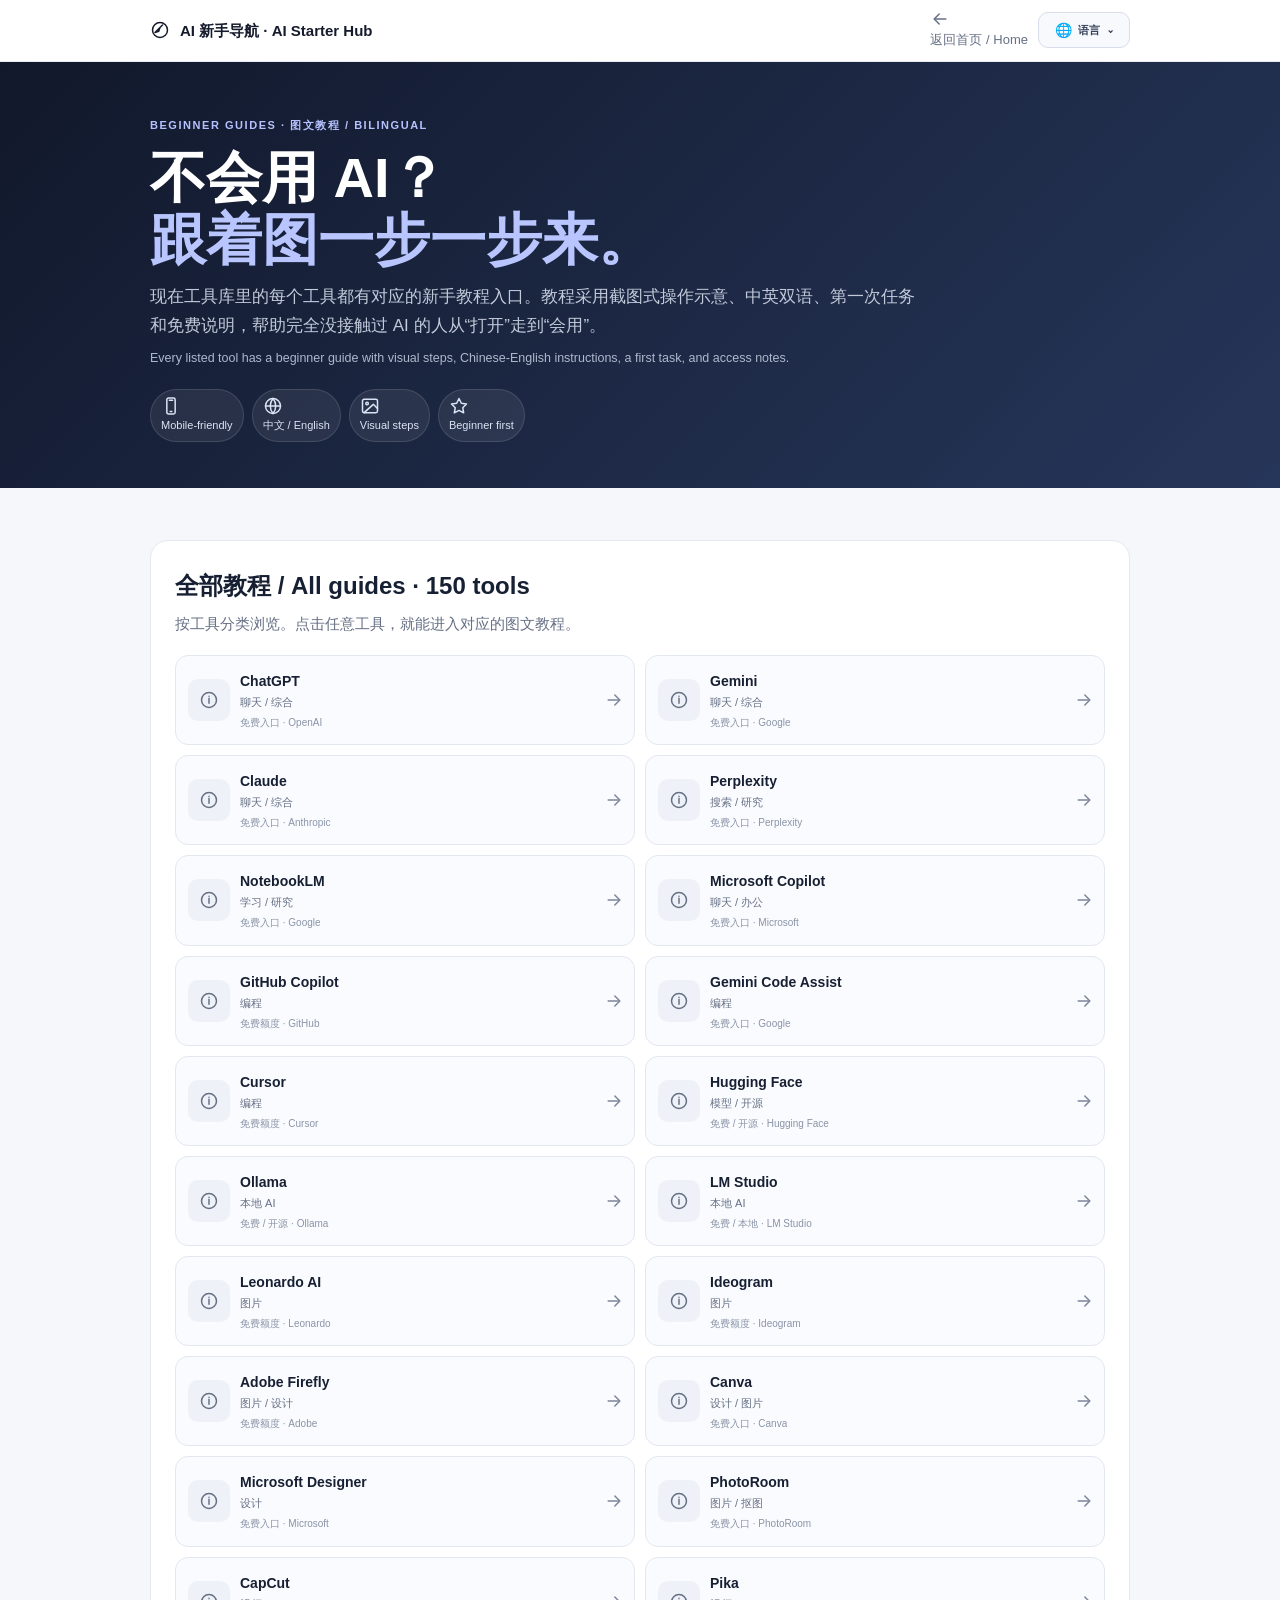
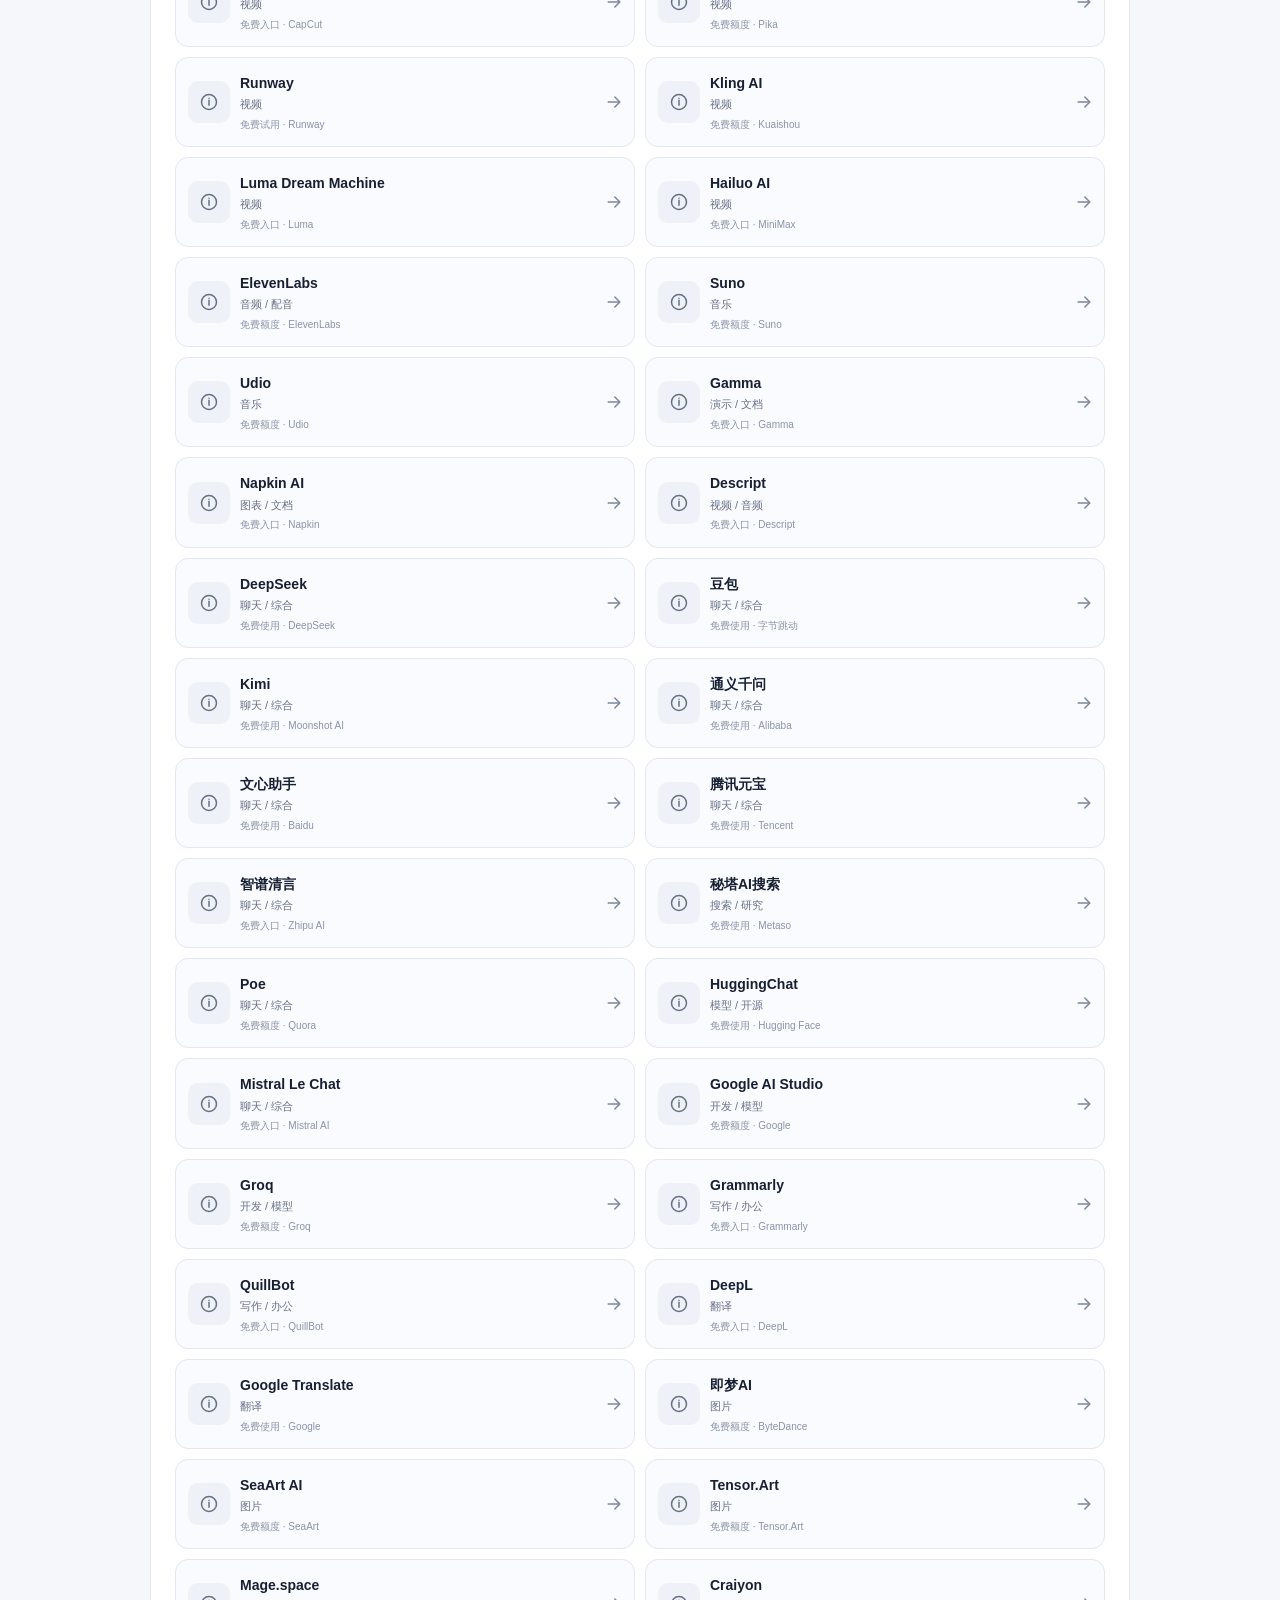
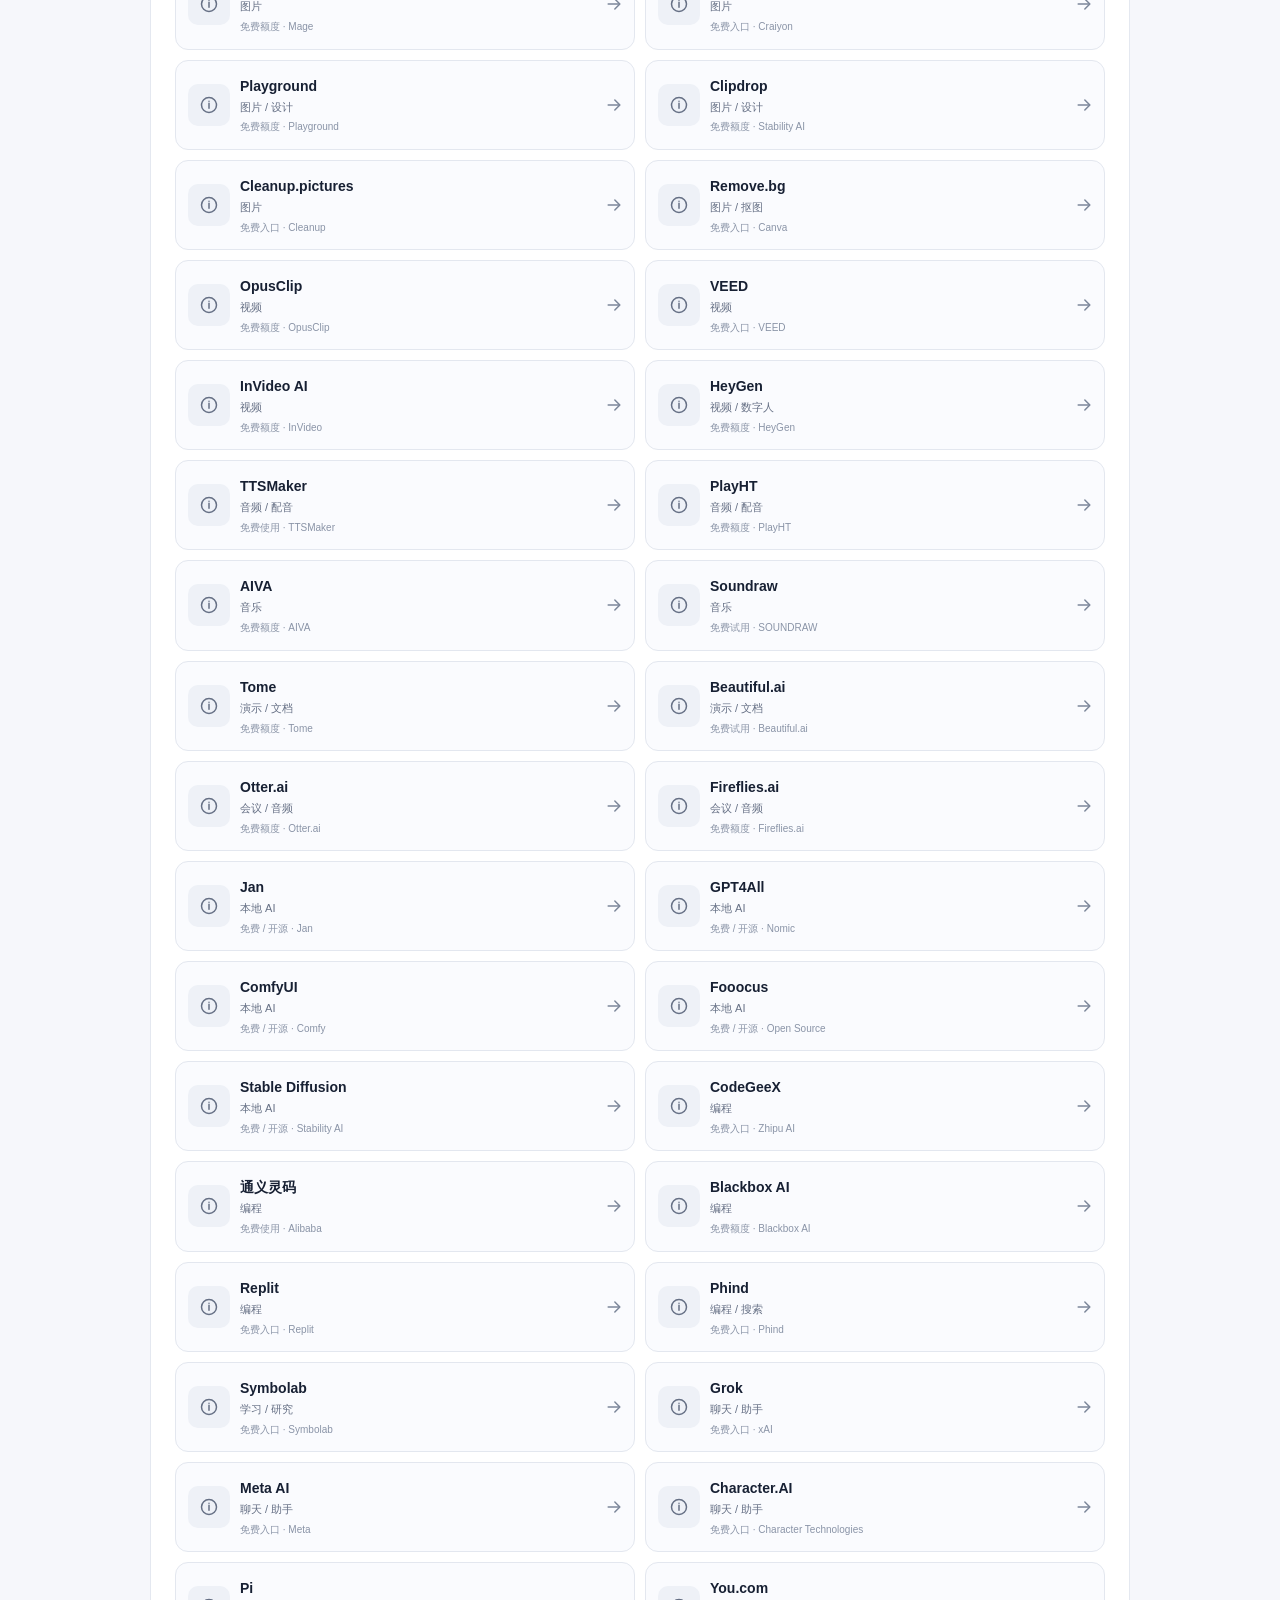
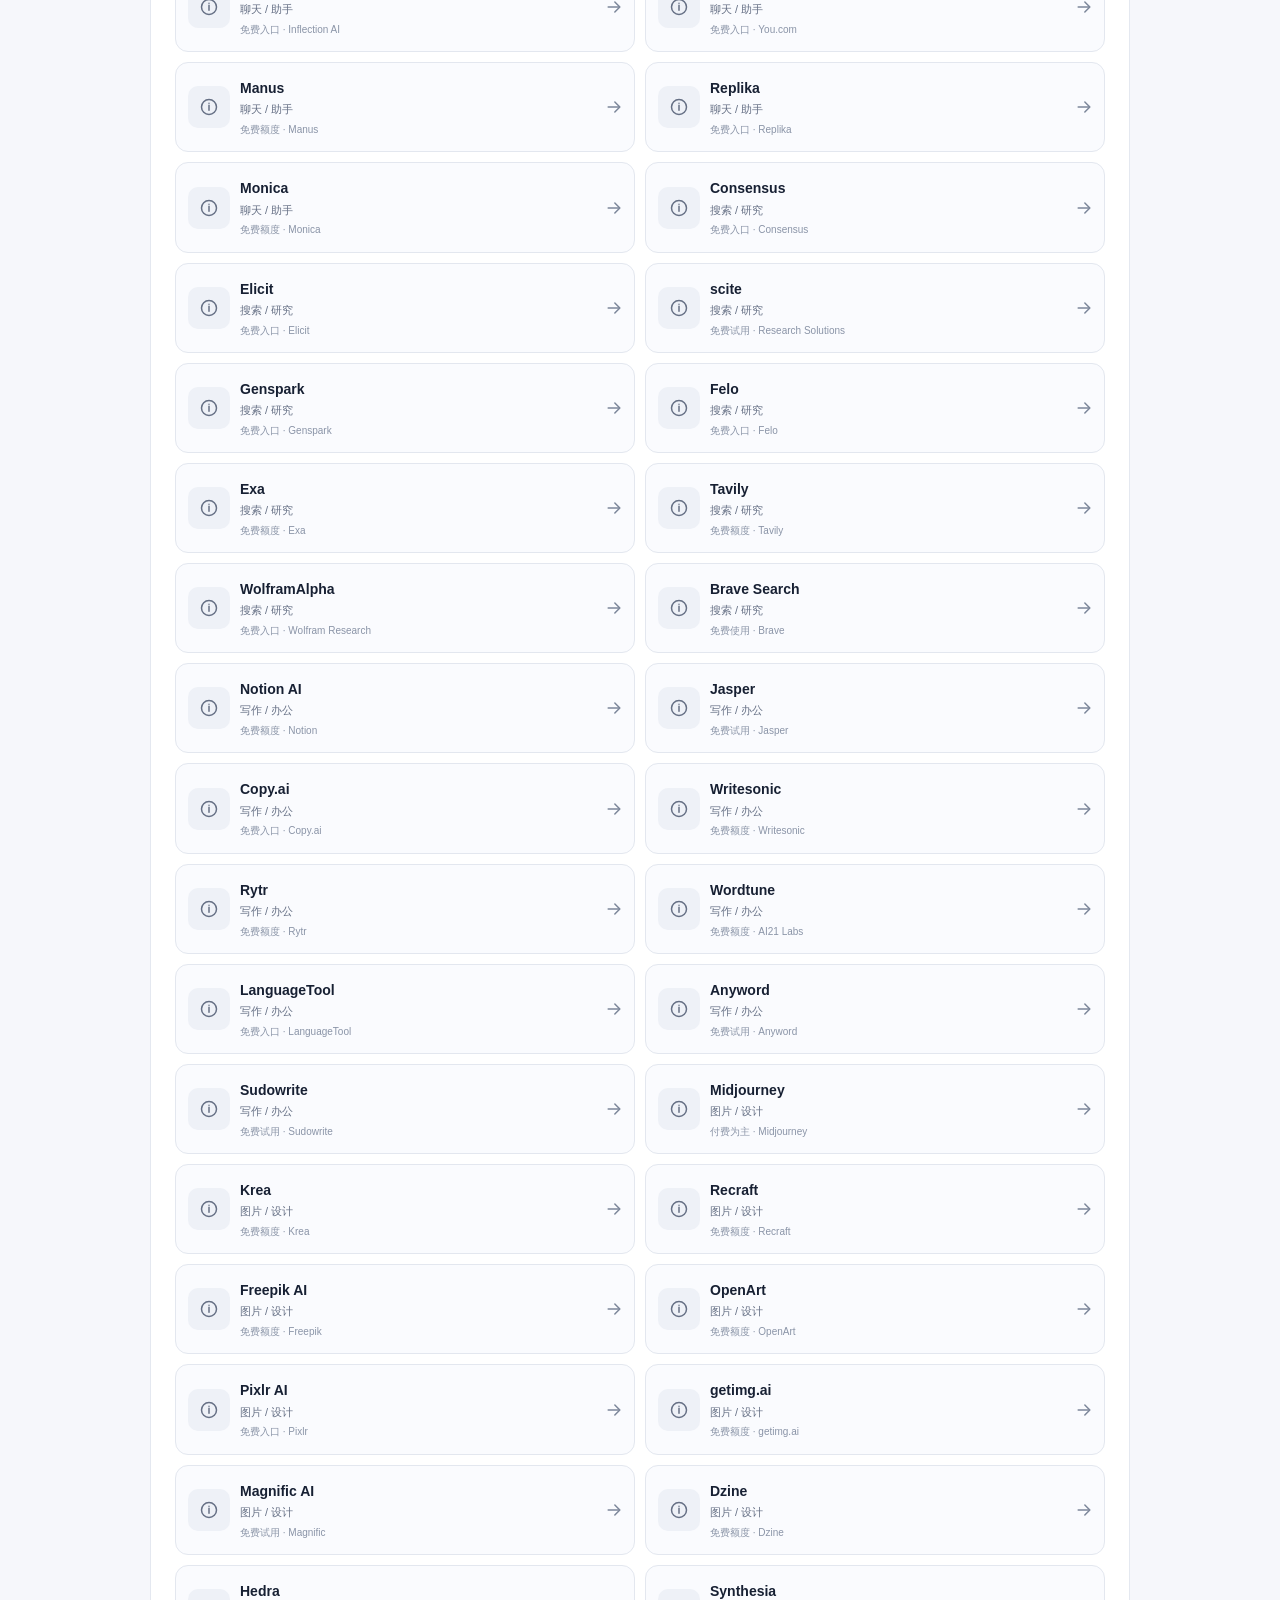
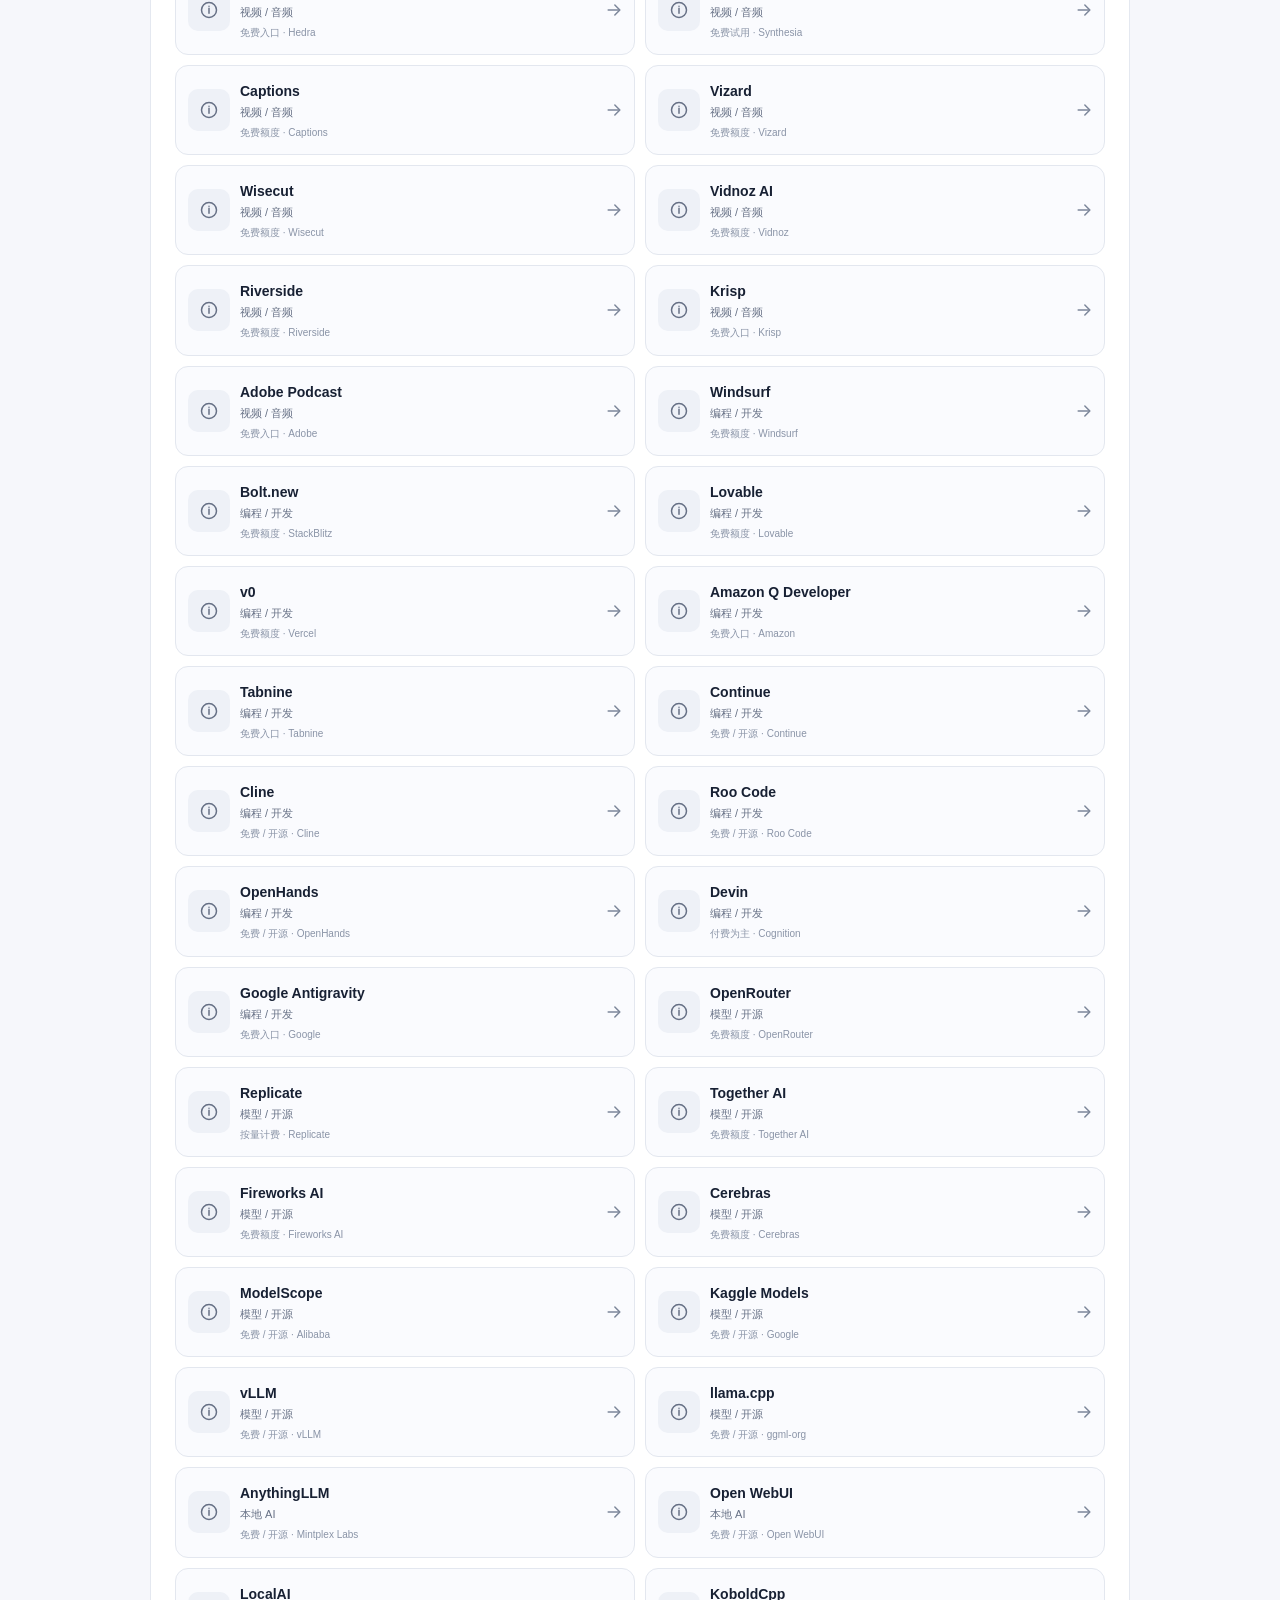
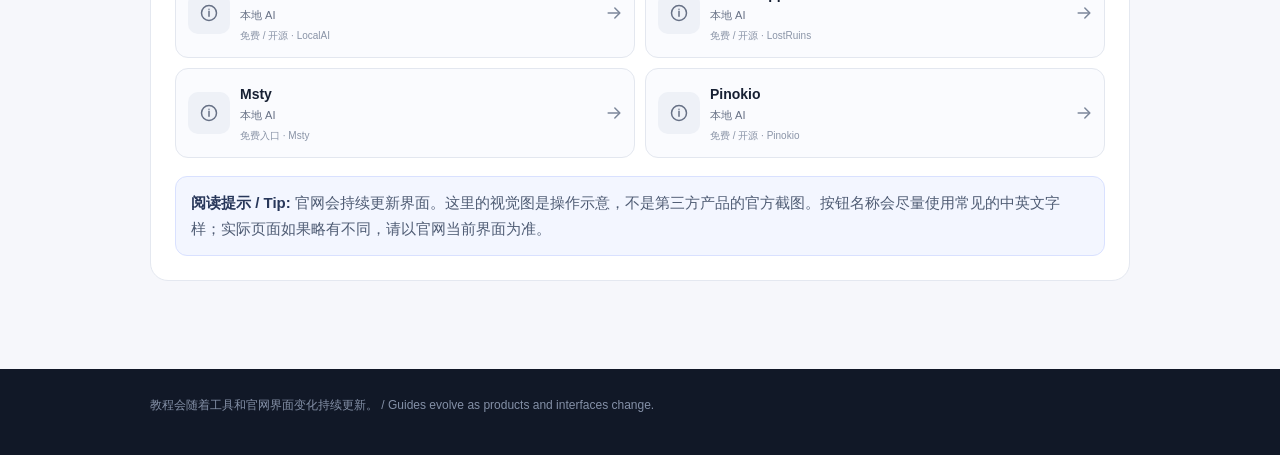
==== commit d4eccef5: "feat: sync tutorial language with homepage" ====
--- a/tutorials/index.html
+++ b/tutorials/index.html
@@ -12,11 +12,11 @@
 <meta name="twitter:card" content="summary">
 <meta name="twitter:title" content="AI 工具新手教程 | 150+ AI 工具图文指南与视频教程">
 <meta name="twitter:description" content="按工具浏览 AI 新手教程。">
-<link rel="stylesheet" href="../style.css?v=20261004-18"><link rel="stylesheet" href="tutorial.css?v=20261004-5">
+<link rel="stylesheet" href="../style.css?v=20261004-19"><link rel="stylesheet" href="tutorial.css?v=20261004-5">
 <script type="application/ld+json">{"@context":"https://schema.org","@type":"CollectionPage","name":"AI 工具新手教程","url":"https://starterhub-dev.github.io/ai-tools/tutorials/","description":"AI 新手导航的工具教程目录，提供 150+ 工具的入门指南。","inLanguage":["zh-CN","en"],"isPartOf":{"@type":"WebSite","name":"AI 新手导航","url":"https://starterhub-dev.github.io/ai-tools/"}}</script></head><body>
-<header class="topbar"><div class="wrap"><a class="brand" href="../"><span data-icon="compass"></span> AI 新手导航 · AI Starter Hub</a><a class="back" href="../"><span data-icon="arrowLeft"></span> 返回首页 / Home</a></div></header>
+<header class="topbar"><div class="wrap"><a class="brand" href="../"><span data-icon="compass"></span> AI 新手导航 · AI Starter Hub</a><div style="display:flex;align-items:center;gap:10px"><a class="back" href="../"><span data-icon="arrowLeft"></span> 返回首页 / Home</a><div class="language-picker" id="pageLanguagePicker"><button id="pageLanguageButton" class="lang-button" type="button" aria-haspopup="menu" aria-expanded="false"><span class="lang-globe" aria-hidden="true">🌐</span><span id="pageLanguageLabel">语言</span><span class="lang-chevron" aria-hidden="true">⌄</span></button><div id="pageLanguageMenu" class="language-menu" role="menu" hidden><button type="button" data-language="zh">简体中文<span>简中</span></button><button type="button" data-language="zh-TW">繁體中文<span>繁中</span></button><button type="button" data-language="en">English<span>EN</span></button></div></div></div></div></header>
 <header class="hero"><div class="wrap"><div class="eyebrow">BEGINNER GUIDES · 图文教程 / BILINGUAL</div><h1>不会用 AI？<br><span>跟着图一步一步来。</span></h1><p>现在工具库里的每个工具都有对应的新手教程入口。教程采用截图式操作示意、中英双语、第一次任务和免费说明，帮助完全没接触过 AI 的人从“打开”走到“会用”。</p><small>Every listed tool has a beginner guide with visual steps, Chinese-English instructions, a first task, and access notes.</small><div class="tool-badges"><span class="pill"><span data-icon="mobile"></span> Mobile-friendly</span><span class="pill"><span data-icon="globe"></span> 中文 / English</span><span class="pill"><span data-icon="image"></span> Visual steps</span><span class="pill"><span data-icon="star"></span> Beginner first</span></div></div></header>
-<main class="wrap content"><section class="section"><h2>全部教程 / All guides <span id="guide-count"></span></h2><p class="lead">按工具分类浏览。点击任意工具，就能进入对应的图文教程。</p><div id="guide-grid" class="guide-grid"><a class="guide-card" href="tool.html?tool=ChatGPT"><div class="guide-icon"><span class="brand-icon"><span style="font-size:10px;font-weight:800">AI</span></span></div><div><strong>ChatGPT</strong><span>聊天 / 综合</span><small>免费入口 · OpenAI</small></div><b>→</b></a><a class="guide-card" href="tool.html?tool=Gemini"><div class="guide-icon"><span class="brand-icon"><span style="font-size:10px;font-weight:800">AI</span></span></div><div><strong>Gemini</strong><span>聊天 / 综合</span><small>免费入口 · Google</small></div><b>→</b></a><a class="guide-card" href="tool.html?tool=Claude"><div class="guide-icon"><span class="brand-icon"><span style="font-size:10px;font-weight:800">AI</span></span></div><div><strong>Claude</strong><span>聊天 / 综合</span><small>免费入口 · Anthropic</small></div><b>→</b></a><a class="guide-card" href="tool.html?tool=Perplexity"><div class="guide-icon"><span class="brand-icon"><span style="font-size:10px;font-weight:800">AI</span></span></div><div><strong>Perplexity</strong><span>搜索 / 研究</span><small>免费入口 · Perplexity</small></div><b>→</b></a><a class="guide-card" href="tool.html?tool=NotebookLM"><div class="guide-icon"><span class="brand-icon"><span style="font-size:10px;font-weight:800">AI</span></span></div><div><strong>NotebookLM</strong><span>学习 / 研究</span><small>免费入口 · Google</small></div><b>→</b></a><a class="guide-card" href="tool.html?tool=Microsoft%20Copilot"><div class="guide-icon"><span class="brand-icon"><span style="font-size:10px;font-weight:800">AI</span></span></div><div><strong>Microsoft Copilot</strong><span>聊天 / 办公</span><small>免费入口 · Microsoft</small></div><b>→</b></a><a class="guide-card" href="tool.html?tool=GitHub%20Copilot"><div class="guide-icon"><span class="brand-icon"><span style="font-size:10px;font-weight:800">AI</span></span></div><div><strong>GitHub Copilot</strong><span>编程</span><small>免费额度 · GitHub</small></div><b>→</b></a><a class="guide-card" href="tool.html?tool=Gemini%20Code%20Assist"><div class="guide-icon"><span class="brand-icon"><span style="font-size:10px;font-weight:800">AI</span></span></div><div><strong>Gemini Code Assist</strong><span>编程</span><small>免费入口 · Google</small></div><b>→</b></a><a class="guide-card" href="tool.html?tool=Cursor"><div class="guide-icon"><span class="brand-icon"><span style="font-size:10px;font-weight:800">AI</span></span></div><div><strong>Cursor</strong><span>编程</span><small>免费额度 · Cursor</small></div><b>→</b></a><a class="guide-card" href="tool.html?tool=Hugging%20Face"><div class="guide-icon"><span class="brand-icon"><span style="font-size:10px;font-weight:800">AI</span></span></div><div><strong>Hugging Face</strong><span>模型 / 开源</span><small>免费 / 开源 · Hugging Face</small></div><b>→</b></a><a class="guide-card" href="tool.html?tool=Ollama"><div class="guide-icon"><span class="brand-icon"><span style="font-size:10px;font-weight:800">AI</span></span></div><div><strong>Ollama</strong><span>本地 AI</span><small>免费 / 开源 · Ollama</small></div><b>→</b></a><a class="guide-card" href="tool.html?tool=LM%20Studio"><div class="guide-icon"><span class="brand-icon"><span style="font-size:10px;font-weight:800">AI</span></span></div><div><strong>LM Studio</strong><span>本地 AI</span><small>免费 / 本地 · LM Studio</small></div><b>→</b></a><a class="guide-card" href="tool.html?tool=Leonardo%20AI"><div class="guide-icon"><span class="brand-icon"><span style="font-size:10px;font-weight:800">AI</span></span></div><div><strong>Leonardo AI</strong><span>图片</span><small>免费额度 · Leonardo</small></div><b>→</b></a><a class="guide-card" href="tool.html?tool=Ideogram"><div class="guide-icon"><span class="brand-icon"><span style="font-size:10px;font-weight:800">AI</span></span></div><div><strong>Ideogram</strong><span>图片</span><small>免费额度 · Ideogram</small></div><b>→</b></a><a class="guide-card" href="tool.html?tool=Adobe%20Firefly"><div class="guide-icon"><span class="brand-icon"><span style="font-size:10px;font-weight:800">AI</span></span></div><div><strong>Adobe Firefly</strong><span>图片 / 设计</span><small>免费额度 · Adobe</small></div><b>→</b></a><a class="guide-card" href="tool.html?tool=Canva"><div class="guide-icon"><span class="brand-icon"><span style="font-size:10px;font-weight:800">AI</span></span></div><div><strong>Canva</strong><span>设计 / 图片</span><small>免费入口 · Canva</small></div><b>→</b></a><a class="guide-card" href="tool.html?tool=Microsoft%20Designer"><div class="guide-icon"><span class="brand-icon"><span style="font-size:10px;font-weight:800">AI</span></span></div><div><strong>Microsoft Designer</strong><span>设计</span><small>免费入口 · Microsoft</small></div><b>→</b></a><a class="guide-card" href="tool.html?tool=PhotoRoom"><div class="guide-icon"><span class="brand-icon"><span style="font-size:10px;font-weight:800">AI</span></span></div><div><strong>PhotoRoom</strong><span>图片 / 抠图</span><small>免费入口 · PhotoRoom</small></div><b>→</b></a><a class="guide-card" href="tool.html?tool=CapCut"><div class="guide-icon"><span class="brand-icon"><span style="font-size:10px;font-weight:800">AI</span></span></div><div><strong>CapCut</strong><span>视频</span><small>免费入口 · CapCut</small></div><b>→</b></a><a class="guide-card" href="tool.html?tool=Pika"><div class="guide-icon"><span class="brand-icon"><span style="font-size:10px;font-weight:800">AI</span></span></div><div><strong>Pika</strong><span>视频</span><small>免费额度 · Pika</small></div><b>→</b></a><a class="guide-card" href="tool.html?tool=Runway"><div class="guide-icon"><span class="brand-icon"><span style="font-size:10px;font-weight:800">AI</span></span></div><div><strong>Runway</strong><span>视频</span><small>免费试用 · Runway</small></div><b>→</b></a><a class="guide-card" href="tool.html?tool=Kling%20AI"><div class="guide-icon"><span class="brand-icon"><span style="font-size:10px;font-weight:800">AI</span></span></div><div><strong>Kling AI</strong><span>视频</span><small>免费额度 · Kuaishou</small></div><b>→</b></a><a class="guide-card" href="tool.html?tool=Luma%20Dream%20Machine"><div class="guide-icon"><span class="brand-icon"><span style="font-size:10px;font-weight:800">AI</span></span></div><div><strong>Luma Dream Machine</strong><span>视频</span><small>免费入口 · Luma</small></div><b>→</b></a><a class="guide-card" href="tool.html?tool=Hailuo%20AI"><div class="guide-icon"><span class="brand-icon"><span style="font-size:10px;font-weight:800">AI</span></span></div><div><strong>Hailuo AI</strong><span>视频</span><small>免费入口 · MiniMax</small></div><b>→</b></a><a class="guide-card" href="tool.html?tool=ElevenLabs"><div class="guide-icon"><span class="brand-icon"><span style="font-size:10px;font-weight:800">AI</span></span></div><div><strong>ElevenLabs</strong><span>音频 / 配音</span><small>免费额度 · ElevenLabs</small></div><b>→</b></a><a class="guide-card" href="tool.html?tool=Suno"><div class="guide-icon"><span class="brand-icon"><span style="font-size:10px;font-weight:800">AI</span></span></div><div><strong>Suno</strong><span>音乐</span><small>免费额度 · Suno</small></div><b>→</b></a><a class="guide-card" href="tool.html?tool=Udio"><div class="guide-icon"><span class="brand-icon"><span style="font-size:10px;font-weight:800">AI</span></span></div><div><strong>Udio</strong><span>音乐</span><small>免费额度 · Udio</small></div><b>→</b></a><a class="guide-card" href="tool.html?tool=Gamma"><div class="guide-icon"><span class="brand-icon"><span style="font-size:10px;font-weight:800">AI</span></span></div><div><strong>Gamma</strong><span>演示 / 文档</span><small>免费入口 · Gamma</small></div><b>→</b></a><a class="guide-card" href="tool.html?tool=Napkin%20AI"><div class="guide-icon"><span class="brand-icon"><span style="font-size:10px;font-weight:800">AI</span></span></div><div><strong>Napkin AI</strong><span>图表 / 文档</span><small>免费入口 · Napkin</small></div><b>→</b></a><a class="guide-card" href="tool.html?tool=Descript"><div class="guide-icon"><span class="brand-icon"><span style="font-size:10px;font-weight:800">AI</span></span></div><div><strong>Descript</strong><span>视频 / 音频</span><small>免费入口 · Descript</small></div><b>→</b></a><a class="guide-card" href="tool.html?tool=DeepSeek"><div class="guide-icon"><span class="brand-icon"><span style="font-size:10px;font-weight:800">AI</span></span></div><div><strong>DeepSeek</strong><span>聊天 / 综合</span><small>免费使用 · DeepSeek</small></div><b>→</b></a><a class="guide-card" href="tool.html?tool=%E8%B1%86%E5%8C%85"><div class="guide-icon"><span class="brand-icon"><span style="font-size:10px;font-weight:800">AI</span></span></div><div><strong>豆包</strong><span>聊天 / 综合</span><small>免费使用 · 字节跳动</small></div><b>→</b></a><a class="guide-card" href="tool.html?tool=Kimi"><div class="guide-icon"><span class="brand-icon"><span style="font-size:10px;font-weight:800">AI</span></span></div><div><strong>Kimi</strong><span>聊天 / 综合</span><small>免费使用 · Moonshot AI</small></div><b>→</b></a><a class="guide-card" href="tool.html?tool=%E9%80%9A%E4%B9%89%E5%8D%83%E9%97%AE"><div class="guide-icon"><span class="brand-icon"><span style="font-size:10px;font-weight:800">AI</span></span></div><div><strong>通义千问</strong><span>聊天 / 综合</span><small>免费使用 · Alibaba</small></div><b>→</b></a><a class="guide-card" href="tool.html?tool=%E6%96%87%E5%BF%83%E5%8A%A9%E6%89%8B"><div class="guide-icon"><span class="brand-icon"><span style="font-size:10px;font-weight:800">AI</span></span></div><div><strong>文心助手</strong><span>聊天 / 综合</span><small>免费使用 · Baidu</small></div><b>→</b></a><a class="guide-card" href="tool.html?tool=%E8%85%BE%E8%AE%AF%E5%85%83%E5%AE%9D"><div class="guide-icon"><span class="brand-icon"><span style="font-size:10px;font-weight:800">AI</span></span></div><div><strong>腾讯元宝</strong><span>聊天 / 综合</span><small>免费使用 · Tencent</small></div><b>→</b></a><a class="guide-card" href="tool.html?tool=%E6%99%BA%E8%B0%B1%E6%B8%85%E8%A8%80"><div class="guide-icon"><span class="brand-icon"><span style="font-size:10px;font-weight:800">AI</span></span></div><div><strong>智谱清言</strong><span>聊天 / 综合</span><small>免费入口 · Zhipu AI</small></div><b>→</b></a><a class="guide-card" href="tool.html?tool=%E7%A7%98%E5%A1%94AI%E6%90%9C%E7%B4%A2"><div class="guide-icon"><span class="brand-icon"><span style="font-size:10px;font-weight:800">AI</span></span></div><div><strong>秘塔AI搜索</strong><span>搜索 / 研究</span><small>免费使用 · Metaso</small></div><b>→</b></a><a class="guide-card" href="tool.html?tool=Poe"><div class="guide-icon"><span class="brand-icon"><span style="font-size:10px;font-weight:800">AI</span></span></div><div><strong>Poe</strong><span>聊天 / 综合</span><small>免费额度 · Quora</small></div><b>→</b></a><a class="guide-card" href="tool.html?tool=HuggingChat"><div class="guide-icon"><span class="brand-icon"><span style="font-size:10px;font-weight:800">AI</span></span></div><div><strong>HuggingChat</strong><span>模型 / 开源</span><small>免费使用 · Hugging Face</small></div><b>→</b></a><a class="guide-card" href="tool.html?tool=Mistral%20Le%20Chat"><div class="guide-icon"><span class="brand-icon"><span style="font-size:10px;font-weight:800">AI</span></span></div><div><strong>Mistral Le Chat</strong><span>聊天 / 综合</span><small>免费入口 · Mistral AI</small></div><b>→</b></a><a class="guide-card" href="tool.html?tool=Google%20AI%20Studio"><div class="guide-icon"><span class="brand-icon"><span style="font-size:10px;font-weight:800">AI</span></span></div><div><strong>Google AI Studio</strong><span>开发 / 模型</span><small>免费额度 · Google</small></div><b>→</b></a><a class="guide-card" href="tool.html?tool=Groq"><div class="guide-icon"><span class="brand-icon"><span style="font-size:10px;font-weight:800">AI</span></span></div><div><strong>Groq</strong><span>开发 / 模型</span><small>免费额度 · Groq</small></div><b>→</b></a><a class="guide-card" href="tool.html?tool=Grammarly"><div class="guide-icon"><span class="brand-icon"><span style="font-size:10px;font-weight:800">AI</span></span></div><div><strong>Grammarly</strong><span>写作 / 办公</span><small>免费入口 · Grammarly</small></div><b>→</b></a><a class="guide-card" href="tool.html?tool=QuillBot"><div class="guide-icon"><span class="brand-icon"><span style="font-size:10px;font-weight:800">AI</span></span></div><div><strong>QuillBot</strong><span>写作 / 办公</span><small>免费入口 · QuillBot</small></div><b>→</b></a><a class="guide-card" href="tool.html?tool=DeepL"><div class="guide-icon"><span class="brand-icon"><span style="font-size:10px;font-weight:800">AI</span></span></div><div><strong>DeepL</strong><span>翻译</span><small>免费入口 · DeepL</small></div><b>→</b></a><a class="guide-card" href="tool.html?tool=Google%20Translate"><div class="guide-icon"><span class="brand-icon"><span style="font-size:10px;font-weight:800">AI</span></span></div><div><strong>Google Translate</strong><span>翻译</span><small>免费使用 · Google</small></div><b>→</b></a><a class="guide-card" href="tool.html?tool=%E5%8D%B3%E6%A2%A6AI"><div class="guide-icon"><span class="brand-icon"><span style="font-size:10px;font-weight:800">AI</span></span></div><div><strong>即梦AI</strong><span>图片</span><small>免费额度 · ByteDance</small></div><b>→</b></a><a class="guide-card" href="tool.html?tool=SeaArt%20AI"><div class="guide-icon"><span class="brand-icon"><span style="font-size:10px;font-weight:800">AI</span></span></div><div><strong>SeaArt AI</strong><span>图片</span><small>免费额度 · SeaArt</small></div><b>→</b></a><a class="guide-card" href="tool.html?tool=Tensor.Art"><div class="guide-icon"><span class="brand-icon"><span style="font-size:10px;font-weight:800">AI</span></span></div><div><strong>Tensor.Art</strong><span>图片</span><small>免费额度 · Tensor.Art</small></div><b>→</b></a><a class="guide-card" href="tool.html?tool=Mage.space"><div class="guide-icon"><span class="brand-icon"><span style="font-size:10px;font-weight:800">AI</span></span></div><div><strong>Mage.space</strong><span>图片</span><small>免费额度 · Mage</small></div><b>→</b></a><a class="guide-card" href="tool.html?tool=Craiyon"><div class="guide-icon"><span class="brand-icon"><span style="font-size:10px;font-weight:800">AI</span></span></div><div><strong>Craiyon</strong><span>图片</span><small>免费入口 · Craiyon</small></div><b>→</b></a><a class="guide-card" href="tool.html?tool=Playground"><div class="guide-icon"><span class="brand-icon"><span style="font-size:10px;font-weight:800">AI</span></span></div><div><strong>Playground</strong><span>图片 / 设计</span><small>免费额度 · Playground</small></div><b>→</b></a><a class="guide-card" href="tool.html?tool=Clipdrop"><div class="guide-icon"><span class="brand-icon"><span style="font-size:10px;font-weight:800">AI</span></span></div><div><strong>Clipdrop</strong><span>图片 / 设计</span><small>免费额度 · Stability AI</small></div><b>→</b></a><a class="guide-card" href="tool.html?tool=Cleanup.pictures"><div class="guide-icon"><span class="brand-icon"><span style="font-size:10px;font-weight:800">AI</span></span></div><div><strong>Cleanup.pictures</strong><span>图片</span><small>免费入口 · Cleanup</small></div><b>→</b></a><a class="guide-card" href="tool.html?tool=Remove.bg"><div class="guide-icon"><span class="brand-icon"><span style="font-size:10px;font-weight:800">AI</span></span></div><div><strong>Remove.bg</strong><span>图片 / 抠图</span><small>免费入口 · Canva</small></div><b>→</b></a><a class="guide-card" href="tool.html?tool=OpusClip"><div class="guide-icon"><span class="brand-icon"><span style="font-size:10px;font-weight:800">AI</span></span></div><div><strong>OpusClip</strong><span>视频</span><small>免费额度 · OpusClip</small></div><b>→</b></a><a class="guide-card" href="tool.html?tool=VEED"><div class="guide-icon"><span class="brand-icon"><span style="font-size:10px;font-weight:800">AI</span></span></div><div><strong>VEED</strong><span>视频</span><small>免费入口 · VEED</small></div><b>→</b></a><a class="guide-card" href="tool.html?tool=InVideo%20AI"><div class="guide-icon"><span class="brand-icon"><span style="font-size:10px;font-weight:800">AI</span></span></div><div><strong>InVideo AI</strong><span>视频</span><small>免费额度 · InVideo</small></div><b>→</b></a><a class="guide-card" href="tool.html?tool=HeyGen"><div class="guide-icon"><span class="brand-icon"><span style="font-size:10px;font-weight:800">AI</span></span></div><div><strong>HeyGen</strong><span>视频 / 数字人</span><small>免费额度 · HeyGen</small></div><b>→</b></a><a class="guide-card" href="tool.html?tool=TTSMaker"><div class="guide-icon"><span class="brand-icon"><span style="font-size:10px;font-weight:800">AI</span></span></div><div><strong>TTSMaker</strong><span>音频 / 配音</span><small>免费使用 · TTSMaker</small></div><b>→</b></a><a class="guide-card" href="tool.html?tool=PlayHT"><div class="guide-icon"><span class="brand-icon"><span style="font-size:10px;font-weight:800">AI</span></span></div><div><strong>PlayHT</strong><span>音频 / 配音</span><small>免费额度 · PlayHT</small></div><b>→</b></a><a class="guide-card" href="tool.html?tool=AIVA"><div class="guide-icon"><span class="brand-icon"><span style="font-size:10px;font-weight:800">AI</span></span></div><div><strong>AIVA</strong><span>音乐</span><small>免费额度 · AIVA</small></div><b>→</b></a><a class="guide-card" href="tool.html?tool=Soundraw"><div class="guide-icon"><span class="brand-icon"><span style="font-size:10px;font-weight:800">AI</span></span></div><div><strong>Soundraw</strong><span>音乐</span><small>免费试用 · SOUNDRAW</small></div><b>→</b></a><a class="guide-card" href="tool.html?tool=Tome"><div class="guide-icon"><span class="brand-icon"><span style="font-size:10px;font-weight:800">AI</span></span></div><div><strong>Tome</strong><span>演示 / 文档</span><small>免费额度 · Tome</small></div><b>→</b></a><a class="guide-card" href="tool.html?tool=Beautiful.ai"><div class="guide-icon"><span class="brand-icon"><span style="font-size:10px;font-weight:800">AI</span></span></div><div><strong>Beautiful.ai</strong><span>演示 / 文档</span><small>免费试用 · Beautiful.ai</small></div><b>→</b></a><a class="guide-card" href="tool.html?tool=Otter.ai"><div class="guide-icon"><span class="brand-icon"><span style="font-size:10px;font-weight:800">AI</span></span></div><div><strong>Otter.ai</strong><span>会议 / 音频</span><small>免费额度 · Otter.ai</small></div><b>→</b></a><a class="guide-card" href="tool.html?tool=Fireflies.ai"><div class="guide-icon"><span class="brand-icon"><span style="font-size:10px;font-weight:800">AI</span></span></div><div><strong>Fireflies.ai</strong><span>会议 / 音频</span><small>免费额度 · Fireflies.ai</small></div><b>→</b></a><a class="guide-card" href="tool.html?tool=Jan"><div class="guide-icon"><span class="brand-icon"><span style="font-size:10px;font-weight:800">AI</span></span></div><div><strong>Jan</strong><span>本地 AI</span><small>免费 / 开源 · Jan</small></div><b>→</b></a><a class="guide-card" href="tool.html?tool=GPT4All"><div class="guide-icon"><span class="brand-icon"><span style="font-size:10px;font-weight:800">AI</span></span></div><div><strong>GPT4All</strong><span>本地 AI</span><small>免费 / 开源 · Nomic</small></div><b>→</b></a><a class="guide-card" href="tool.html?tool=ComfyUI"><div class="guide-icon"><span class="brand-icon"><span style="font-size:10px;font-weight:800">AI</span></span></div><div><strong>ComfyUI</strong><span>本地 AI</span><small>免费 / 开源 · Comfy</small></div><b>→</b></a><a class="guide-card" href="tool.html?tool=Fooocus"><div class="guide-icon"><span class="brand-icon"><span style="font-size:10px;font-weight:800">AI</span></span></div><div><strong>Fooocus</strong><span>本地 AI</span><small>免费 / 开源 · Open Source</small></div><b>→</b></a><a class="guide-card" href="tool.html?tool=Stable%20Diffusion"><div class="guide-icon"><span class="brand-icon"><span style="font-size:10px;font-weight:800">AI</span></span></div><div><strong>Stable Diffusion</strong><span>本地 AI</span><small>免费 / 开源 · Stability AI</small></div><b>→</b></a><a class="guide-card" href="tool.html?tool=CodeGeeX"><div class="guide-icon"><span class="brand-icon"><span style="font-size:10px;font-weight:800">AI</span></span></div><div><strong>CodeGeeX</strong><span>编程</span><small>免费入口 · Zhipu AI</small></div><b>→</b></a><a class="guide-card" href="tool.html?tool=%E9%80%9A%E4%B9%89%E7%81%B5%E7%A0%81"><div class="guide-icon"><span class="brand-icon"><span style="font-size:10px;font-weight:800">AI</span></span></div><div><strong>通义灵码</strong><span>编程</span><small>免费使用 · Alibaba</small></div><b>→</b></a><a class="guide-card" href="tool.html?tool=Blackbox%20AI"><div class="guide-icon"><span class="brand-icon"><span style="font-size:10px;font-weight:800">AI</span></span></div><div><strong>Blackbox AI</strong><span>编程</span><small>免费额度 · Blackbox AI</small></div><b>→</b></a><a class="guide-card" href="tool.html?tool=Replit"><div class="guide-icon"><span class="brand-icon"><span style="font-size:10px;font-weight:800">AI</span></span></div><div><strong>Replit</strong><span>编程</span><small>免费入口 · Replit</small></div><b>→</b></a><a class="guide-card" href="tool.html?tool=Phind"><div class="guide-icon"><span class="brand-icon"><span style="font-size:10px;font-weight:800">AI</span></span></div><div><strong>Phind</strong><span>编程 / 搜索</span><small>免费入口 · Phind</small></div><b>→</b></a><a class="guide-card" href="tool.html?tool=Symbolab"><div class="guide-icon"><span class="brand-icon"><span style="font-size:10px;font-weight:800">AI</span></span></div><div><strong>Symbolab</strong><span>学习 / 研究</span><small>免费入口 · Symbolab</small></div><b>→</b></a><a class="guide-card" href="tool.html?tool=Grok"><div class="guide-icon"><span class="brand-icon"><span style="font-size:10px;font-weight:800">AI</span></span></div><div><strong>Grok</strong><span>聊天 / 助手</span><small>免费入口 · xAI</small></div><b>→</b></a><a class="guide-card" href="tool.html?tool=Meta%20AI"><div class="guide-icon"><span class="brand-icon"><span style="font-size:10px;font-weight:800">AI</span></span></div><div><strong>Meta AI</strong><span>聊天 / 助手</span><small>免费入口 · Meta</small></div><b>→</b></a><a class="guide-card" href="tool.html?tool=Character.AI"><div class="guide-icon"><span class="brand-icon"><span style="font-size:10px;font-weight:800">AI</span></span></div><div><strong>Character.AI</strong><span>聊天 / 助手</span><small>免费入口 · Character Technologies</small></div><b>→</b></a><a class="guide-card" href="tool.html?tool=Pi"><div class="guide-icon"><span class="brand-icon"><span style="font-size:10px;font-weight:800">AI</span></span></div><div><strong>Pi</strong><span>聊天 / 助手</span><small>免费入口 · Inflection AI</small></div><b>→</b></a><a class="guide-card" href="tool.html?tool=You.com"><div class="guide-icon"><span class="brand-icon"><span style="font-size:10px;font-weight:800">AI</span></span></div><div><strong>You.com</strong><span>聊天 / 助手</span><small>免费入口 · You.com</small></div><b>→</b></a><a class="guide-card" href="tool.html?tool=Manus"><div class="guide-icon"><span class="brand-icon"><span style="font-size:10px;font-weight:800">AI</span></span></div><div><strong>Manus</strong><span>聊天 / 助手</span><small>免费额度 · Manus</small></div><b>→</b></a><a class="guide-card" href="tool.html?tool=Replika"><div class="guide-icon"><span class="brand-icon"><span style="font-size:10px;font-weight:800">AI</span></span></div><div><strong>Replika</strong><span>聊天 / 助手</span><small>免费入口 · Replika</small></div><b>→</b></a><a class="guide-card" href="tool.html?tool=Monica"><div class="guide-icon"><span class="brand-icon"><span style="font-size:10px;font-weight:800">AI</span></span></div><div><strong>Monica</strong><span>聊天 / 助手</span><small>免费额度 · Monica</small></div><b>→</b></a><a class="guide-card" href="tool.html?tool=Consensus"><div class="guide-icon"><span class="brand-icon"><span style="font-size:10px;font-weight:800">AI</span></span></div><div><strong>Consensus</strong><span>搜索 / 研究</span><small>免费入口 · Consensus</small></div><b>→</b></a><a class="guide-card" href="tool.html?tool=Elicit"><div class="guide-icon"><span class="brand-icon"><span style="font-size:10px;font-weight:800">AI</span></span></div><div><strong>Elicit</strong><span>搜索 / 研究</span><small>免费入口 · Elicit</small></div><b>→</b></a><a class="guide-card" href="tool.html?tool=scite"><div class="guide-icon"><span class="brand-icon"><span style="font-size:10px;font-weight:800">AI</span></span></div><div><strong>scite</strong><span>搜索 / 研究</span><small>免费试用 · Research Solutions</small></div><b>→</b></a><a class="guide-card" href="tool.html?tool=Genspark"><div class="guide-icon"><span class="brand-icon"><span style="font-size:10px;font-weight:800">AI</span></span></div><div><strong>Genspark</strong><span>搜索 / 研究</span><small>免费入口 · Genspark</small></div><b>→</b></a><a class="guide-card" href="tool.html?tool=Felo"><div class="guide-icon"><span class="brand-icon"><span style="font-size:10px;font-weight:800">AI</span></span></div><div><strong>Felo</strong><span>搜索 / 研究</span><small>免费入口 · Felo</small></div><b>→</b></a><a class="guide-card" href="tool.html?tool=Exa"><div class="guide-icon"><span class="brand-icon"><span style="font-size:10px;font-weight:800">AI</span></span></div><div><strong>Exa</strong><span>搜索 / 研究</span><small>免费额度 · Exa</small></div><b>→</b></a><a class="guide-card" href="tool.html?tool=Tavily"><div class="guide-icon"><span class="brand-icon"><span style="font-size:10px;font-weight:800">AI</span></span></div><div><strong>Tavily</strong><span>搜索 / 研究</span><small>免费额度 · Tavily</small></div><b>→</b></a><a class="guide-card" href="tool.html?tool=WolframAlpha"><div class="guide-icon"><span class="brand-icon"><span style="font-size:10px;font-weight:800">AI</span></span></div><div><strong>WolframAlpha</strong><span>搜索 / 研究</span><small>免费入口 · Wolfram Research</small></div><b>→</b></a><a class="guide-card" href="tool.html?tool=Brave%20Search"><div class="guide-icon"><span class="brand-icon"><span style="font-size:10px;font-weight:800">AI</span></span></div><div><strong>Brave Search</strong><span>搜索 / 研究</span><small>免费使用 · Brave</small></div><b>→</b></a><a class="guide-card" href="tool.html?tool=Notion%20AI"><div class="guide-icon"><span class="brand-icon"><span style="font-size:10px;font-weight:800">AI</span></span></div><div><strong>Notion AI</strong><span>写作 / 办公</span><small>免费额度 · Notion</small></div><b>→</b></a><a class="guide-card" href="tool.html?tool=Jasper"><div class="guide-icon"><span class="brand-icon"><span style="font-size:10px;font-weight:800">AI</span></span></div><div><strong>Jasper</strong><span>写作 / 办公</span><small>免费试用 · Jasper</small></div><b>→</b></a><a class="guide-card" href="tool.html?tool=Copy.ai"><div class="guide-icon"><span class="brand-icon"><span style="font-size:10px;font-weight:800">AI</span></span></div><div><strong>Copy.ai</strong><span>写作 / 办公</span><small>免费入口 · Copy.ai</small></div><b>→</b></a><a class="guide-card" href="tool.html?tool=Writesonic"><div class="guide-icon"><span class="brand-icon"><span style="font-size:10px;font-weight:800">AI</span></span></div><div><strong>Writesonic</strong><span>写作 / 办公</span><small>免费额度 · Writesonic</small></div><b>→</b></a><a class="guide-card" href="tool.html?tool=Rytr"><div class="guide-icon"><span class="brand-icon"><span style="font-size:10px;font-weight:800">AI</span></span></div><div><strong>Rytr</strong><span>写作 / 办公</span><small>免费额度 · Rytr</small></div><b>→</b></a><a class="guide-card" href="tool.html?tool=Wordtune"><div class="guide-icon"><span class="brand-icon"><span style="font-size:10px;font-weight:800">AI</span></span></div><div><strong>Wordtune</strong><span>写作 / 办公</span><small>免费额度 · AI21 Labs</small></div><b>→</b></a><a class="guide-card" href="tool.html?tool=LanguageTool"><div class="guide-icon"><span class="brand-icon"><span style="font-size:10px;font-weight:800">AI</span></span></div><div><strong>LanguageTool</strong><span>写作 / 办公</span><small>免费入口 · LanguageTool</small></div><b>→</b></a><a class="guide-card" href="tool.html?tool=Anyword"><div class="guide-icon"><span class="brand-icon"><span style="font-size:10px;font-weight:800">AI</span></span></div><div><strong>Anyword</strong><span>写作 / 办公</span><small>免费试用 · Anyword</small></div><b>→</b></a><a class="guide-card" href="tool.html?tool=Sudowrite"><div class="guide-icon"><span class="brand-icon"><span style="font-size:10px;font-weight:800">AI</span></span></div><div><strong>Sudowrite</strong><span>写作 / 办公</span><small>免费试用 · Sudowrite</small></div><b>→</b></a><a class="guide-card" href="tool.html?tool=Midjourney"><div class="guide-icon"><span class="brand-icon"><span style="font-size:10px;font-weight:800">AI</span></span></div><div><strong>Midjourney</strong><span>图片 / 设计</span><small>付费为主 · Midjourney</small></div><b>→</b></a><a class="guide-card" href="tool.html?tool=Krea"><div class="guide-icon"><span class="brand-icon"><span style="font-size:10px;font-weight:800">AI</span></span></div><div><strong>Krea</strong><span>图片 / 设计</span><small>免费额度 · Krea</small></div><b>→</b></a><a class="guide-card" href="tool.html?tool=Recraft"><div class="guide-icon"><span class="brand-icon"><span style="font-size:10px;font-weight:800">AI</span></span></div><div><strong>Recraft</strong><span>图片 / 设计</span><small>免费额度 · Recraft</small></div><b>→</b></a><a class="guide-card" href="tool.html?tool=Freepik%20AI"><div class="guide-icon"><span class="brand-icon"><span style="font-size:10px;font-weight:800">AI</span></span></div><div><strong>Freepik AI</strong><span>图片 / 设计</span><small>免费额度 · Freepik</small></div><b>→</b></a><a class="guide-card" href="tool.html?tool=OpenArt"><div class="guide-icon"><span class="brand-icon"><span style="font-size:10px;font-weight:800">AI</span></span></div><div><strong>OpenArt</strong><span>图片 / 设计</span><small>免费额度 · OpenArt</small></div><b>→</b></a><a class="guide-card" href="tool.html?tool=Pixlr%20AI"><div class="guide-icon"><span class="brand-icon"><span style="font-size:10px;font-weight:800">AI</span></span></div><div><strong>Pixlr AI</strong><span>图片 / 设计</span><small>免费入口 · Pixlr</small></div><b>→</b></a><a class="guide-card" href="tool.html?tool=getimg.ai"><div class="guide-icon"><span class="brand-icon"><span style="font-size:10px;font-weight:800">AI</span></span></div><div><strong>getimg.ai</strong><span>图片 / 设计</span><small>免费额度 · getimg.ai</small></div><b>→</b></a><a class="guide-card" href="tool.html?tool=Magnific%20AI"><div class="guide-icon"><span class="brand-icon"><span style="font-size:10px;font-weight:800">AI</span></span></div><div><strong>Magnific AI</strong><span>图片 / 设计</span><small>免费试用 · Magnific</small></div><b>→</b></a><a class="guide-card" href="tool.html?tool=Dzine"><div class="guide-icon"><span class="brand-icon"><span style="font-size:10px;font-weight:800">AI</span></span></div><div><strong>Dzine</strong><span>图片 / 设计</span><small>免费额度 · Dzine</small></div><b>→</b></a><a class="guide-card" href="tool.html?tool=Hedra"><div class="guide-icon"><span class="brand-icon"><span style="font-size:10px;font-weight:800">AI</span></span></div><div><strong>Hedra</strong><span>视频 / 音频</span><small>免费入口 · Hedra</small></div><b>→</b></a><a class="guide-card" href="tool.html?tool=Synthesia"><div class="guide-icon"><span class="brand-icon"><span style="font-size:10px;font-weight:800">AI</span></span></div><div><strong>Synthesia</strong><span>视频 / 音频</span><small>免费试用 · Synthesia</small></div><b>→</b></a><a class="guide-card" href="tool.html?tool=Captions"><div class="guide-icon"><span class="brand-icon"><span style="font-size:10px;font-weight:800">AI</span></span></div><div><strong>Captions</strong><span>视频 / 音频</span><small>免费额度 · Captions</small></div><b>→</b></a><a class="guide-card" href="tool.html?tool=Vizard"><div class="guide-icon"><span class="brand-icon"><span style="font-size:10px;font-weight:800">AI</span></span></div><div><strong>Vizard</strong><span>视频 / 音频</span><small>免费额度 · Vizard</small></div><b>→</b></a><a class="guide-card" href="tool.html?tool=Wisecut"><div class="guide-icon"><span class="brand-icon"><span style="font-size:10px;font-weight:800">AI</span></span></div><div><strong>Wisecut</strong><span>视频 / 音频</span><small>免费额度 · Wisecut</small></div><b>→</b></a><a class="guide-card" href="tool.html?tool=Vidnoz%20AI"><div class="guide-icon"><span class="brand-icon"><span style="font-size:10px;font-weight:800">AI</span></span></div><div><strong>Vidnoz AI</strong><span>视频 / 音频</span><small>免费额度 · Vidnoz</small></div><b>→</b></a><a class="guide-card" href="tool.html?tool=Riverside"><div class="guide-icon"><span class="brand-icon"><span style="font-size:10px;font-weight:800">AI</span></span></div><div><strong>Riverside</strong><span>视频 / 音频</span><small>免费额度 · Riverside</small></div><b>→</b></a><a class="guide-card" href="tool.html?tool=Krisp"><div class="guide-icon"><span class="brand-icon"><span style="font-size:10px;font-weight:800">AI</span></span></div><div><strong>Krisp</strong><span>视频 / 音频</span><small>免费入口 · Krisp</small></div><b>→</b></a><a class="guide-card" href="tool.html?tool=Adobe%20Podcast"><div class="guide-icon"><span class="brand-icon"><span style="font-size:10px;font-weight:800">AI</span></span></div><div><strong>Adobe Podcast</strong><span>视频 / 音频</span><small>免费入口 · Adobe</small></div><b>→</b></a><a class="guide-card" href="tool.html?tool=Windsurf"><div class="guide-icon"><span class="brand-icon"><span style="font-size:10px;font-weight:800">AI</span></span></div><div><strong>Windsurf</strong><span>编程 / 开发</span><small>免费额度 · Windsurf</small></div><b>→</b></a><a class="guide-card" href="tool.html?tool=Bolt.new"><div class="guide-icon"><span class="brand-icon"><span style="font-size:10px;font-weight:800">AI</span></span></div><div><strong>Bolt.new</strong><span>编程 / 开发</span><small>免费额度 · StackBlitz</small></div><b>→</b></a><a class="guide-card" href="tool.html?tool=Lovable"><div class="guide-icon"><span class="brand-icon"><span style="font-size:10px;font-weight:800">AI</span></span></div><div><strong>Lovable</strong><span>编程 / 开发</span><small>免费额度 · Lovable</small></div><b>→</b></a><a class="guide-card" href="tool.html?tool=v0"><div class="guide-icon"><span class="brand-icon"><span style="font-size:10px;font-weight:800">AI</span></span></div><div><strong>v0</strong><span>编程 / 开发</span><small>免费额度 · Vercel</small></div><b>→</b></a><a class="guide-card" href="tool.html?tool=Amazon%20Q%20Developer"><div class="guide-icon"><span class="brand-icon"><span style="font-size:10px;font-weight:800">AI</span></span></div><div><strong>Amazon Q Developer</strong><span>编程 / 开发</span><small>免费入口 · Amazon</small></div><b>→</b></a><a class="guide-card" href="tool.html?tool=Tabnine"><div class="guide-icon"><span class="brand-icon"><span style="font-size:10px;font-weight:800">AI</span></span></div><div><strong>Tabnine</strong><span>编程 / 开发</span><small>免费入口 · Tabnine</small></div><b>→</b></a><a class="guide-card" href="tool.html?tool=Continue"><div class="guide-icon"><span class="brand-icon"><span style="font-size:10px;font-weight:800">AI</span></span></div><div><strong>Continue</strong><span>编程 / 开发</span><small>免费 / 开源 · Continue</small></div><b>→</b></a><a class="guide-card" href="tool.html?tool=Cline"><div class="guide-icon"><span class="brand-icon"><span style="font-size:10px;font-weight:800">AI</span></span></div><div><strong>Cline</strong><span>编程 / 开发</span><small>免费 / 开源 · Cline</small></div><b>→</b></a><a class="guide-card" href="tool.html?tool=Roo%20Code"><div class="guide-icon"><span class="brand-icon"><span style="font-size:10px;font-weight:800">AI</span></span></div><div><strong>Roo Code</strong><span>编程 / 开发</span><small>免费 / 开源 · Roo Code</small></div><b>→</b></a><a class="guide-card" href="tool.html?tool=OpenHands"><div class="guide-icon"><span class="brand-icon"><span style="font-size:10px;font-weight:800">AI</span></span></div><div><strong>OpenHands</strong><span>编程 / 开发</span><small>免费 / 开源 · OpenHands</small></div><b>→</b></a><a class="guide-card" href="tool.html?tool=Devin"><div class="guide-icon"><span class="brand-icon"><span style="font-size:10px;font-weight:800">AI</span></span></div><div><strong>Devin</strong><span>编程 / 开发</span><small>付费为主 · Cognition</small></div><b>→</b></a><a class="guide-card" href="tool.html?tool=Google%20Antigravity"><div class="guide-icon"><span class="brand-icon"><span style="font-size:10px;font-weight:800">AI</span></span></div><div><strong>Google Antigravity</strong><span>编程 / 开发</span><small>免费入口 · Google</small></div><b>→</b></a><a class="guide-card" href="tool.html?tool=OpenRouter"><div class="guide-icon"><span class="brand-icon"><span style="font-size:10px;font-weight:800">AI</span></span></div><div><strong>OpenRouter</strong><span>模型 / 开源</span><small>免费额度 · OpenRouter</small></div><b>→</b></a><a class="guide-card" href="tool.html?tool=Replicate"><div class="guide-icon"><span class="brand-icon"><span style="font-size:10px;font-weight:800">AI</span></span></div><div><strong>Replicate</strong><span>模型 / 开源</span><small>按量计费 · Replicate</small></div><b>→</b></a><a class="guide-card" href="tool.html?tool=Together%20AI"><div class="guide-icon"><span class="brand-icon"><span style="font-size:10px;font-weight:800">AI</span></span></div><div><strong>Together AI</strong><span>模型 / 开源</span><small>免费额度 · Together AI</small></div><b>→</b></a><a class="guide-card" href="tool.html?tool=Fireworks%20AI"><div class="guide-icon"><span class="brand-icon"><span style="font-size:10px;font-weight:800">AI</span></span></div><div><strong>Fireworks AI</strong><span>模型 / 开源</span><small>免费额度 · Fireworks AI</small></div><b>→</b></a><a class="guide-card" href="tool.html?tool=Cerebras"><div class="guide-icon"><span class="brand-icon"><span style="font-size:10px;font-weight:800">AI</span></span></div><div><strong>Cerebras</strong><span>模型 / 开源</span><small>免费额度 · Cerebras</small></div><b>→</b></a><a class="guide-card" href="tool.html?tool=ModelScope"><div class="guide-icon"><span class="brand-icon"><span style="font-size:10px;font-weight:800">AI</span></span></div><div><strong>ModelScope</strong><span>模型 / 开源</span><small>免费 / 开源 · Alibaba</small></div><b>→</b></a><a class="guide-card" href="tool.html?tool=Kaggle%20Models"><div class="guide-icon"><span class="brand-icon"><span style="font-size:10px;font-weight:800">AI</span></span></div><div><strong>Kaggle Models</strong><span>模型 / 开源</span><small>免费 / 开源 · Google</small></div><b>→</b></a><a class="guide-card" href="tool.html?tool=vLLM"><div class="guide-icon"><span class="brand-icon"><span style="font-size:10px;font-weight:800">AI</span></span></div><div><strong>vLLM</strong><span>模型 / 开源</span><small>免费 / 开源 · vLLM</small></div><b>→</b></a><a class="guide-card" href="tool.html?tool=llama.cpp"><div class="guide-icon"><span class="brand-icon"><span style="font-size:10px;font-weight:800">AI</span></span></div><div><strong>llama.cpp</strong><span>模型 / 开源</span><small>免费 / 开源 · ggml-org</small></div><b>→</b></a><a class="guide-card" href="tool.html?tool=AnythingLLM"><div class="guide-icon"><span class="brand-icon"><span style="font-size:10px;font-weight:800">AI</span></span></div><div><strong>AnythingLLM</strong><span>本地 AI</span><small>免费 / 开源 · Mintplex Labs</small></div><b>→</b></a><a class="guide-card" href="tool.html?tool=Open%20WebUI"><div class="guide-icon"><span class="brand-icon"><span style="font-size:10px;font-weight:800">AI</span></span></div><div><strong>Open WebUI</strong><span>本地 AI</span><small>免费 / 开源 · Open WebUI</small></div><b>→</b></a><a class="guide-card" href="tool.html?tool=LocalAI"><div class="guide-icon"><span class="brand-icon"><span style="font-size:10px;font-weight:800">AI</span></span></div><div><strong>LocalAI</strong><span>本地 AI</span><small>免费 / 开源 · LocalAI</small></div><b>→</b></a><a class="guide-card" href="tool.html?tool=KoboldCpp"><div class="guide-icon"><span class="brand-icon"><span style="font-size:10px;font-weight:800">AI</span></span></div><div><strong>KoboldCpp</strong><span>本地 AI</span><small>免费 / 开源 · LostRuins</small></div><b>→</b></a><a class="guide-card" href="tool.html?tool=Msty"><div class="guide-icon"><span class="brand-icon"><span style="font-size:10px;font-weight:800">AI</span></span></div><div><strong>Msty</strong><span>本地 AI</span><small>免费入口 · Msty</small></div><b>→</b></a><a class="guide-card" href="tool.html?tool=Pinokio"><div class="guide-icon"><span class="brand-icon"><span style="font-size:10px;font-weight:800">AI</span></span></div><div><strong>Pinokio</strong><span>本地 AI</span><small>免费 / 开源 · Pinokio</small></div><b>→</b></a></div><div class="tip" style="margin-top:18px"><strong>阅读提示 / Tip:</strong> 官网会持续更新界面。这里的视觉图是操作示意，不是第三方产品的官方截图。按钮名称会尽量使用常见的中英文字样；实际页面如果略有不同，请以官网当前界面为准。</div></section></main>
+<main class="wrap content"><section class="section"><h2>全部教程 / All guides <span id="guide-count"></span></h2><p class="lead">按工具分类浏览。点击任意工具，就能进入对应的图文教程。</p><div id="guide-grid" class="guide-grid"><a class="guide-card" href="../tools/chatgpt/"><div class="guide-icon"><span class="brand-icon"><span style="font-size:10px;font-weight:800">AI</span></span></div><div><strong>ChatGPT</strong><span>聊天 / 综合</span><small>免费入口 · OpenAI</small></div><b>→</b></a><a class="guide-card" href="../tools/gemini/"><div class="guide-icon"><span class="brand-icon"><span style="font-size:10px;font-weight:800">AI</span></span></div><div><strong>Gemini</strong><span>聊天 / 综合</span><small>免费入口 · Google</small></div><b>→</b></a><a class="guide-card" href="../tools/claude/"><div class="guide-icon"><span class="brand-icon"><span style="font-size:10px;font-weight:800">AI</span></span></div><div><strong>Claude</strong><span>聊天 / 综合</span><small>免费入口 · Anthropic</small></div><b>→</b></a><a class="guide-card" href="../tools/perplexity/"><div class="guide-icon"><span class="brand-icon"><span style="font-size:10px;font-weight:800">AI</span></span></div><div><strong>Perplexity</strong><span>搜索 / 研究</span><small>免费入口 · Perplexity</small></div><b>→</b></a><a class="guide-card" href="../tools/notebooklm/"><div class="guide-icon"><span class="brand-icon"><span style="font-size:10px;font-weight:800">AI</span></span></div><div><strong>NotebookLM</strong><span>学习 / 研究</span><small>免费入口 · Google</small></div><b>→</b></a><a class="guide-card" href="../tools/microsoft-copilot/"><div class="guide-icon"><span class="brand-icon"><span style="font-size:10px;font-weight:800">AI</span></span></div><div><strong>Microsoft Copilot</strong><span>聊天 / 办公</span><small>免费入口 · Microsoft</small></div><b>→</b></a><a class="guide-card" href="../tools/github-copilot/"><div class="guide-icon"><span class="brand-icon"><span style="font-size:10px;font-weight:800">AI</span></span></div><div><strong>GitHub Copilot</strong><span>编程</span><small>免费额度 · GitHub</small></div><b>→</b></a><a class="guide-card" href="../tools/gemini-code-assist/"><div class="guide-icon"><span class="brand-icon"><span style="font-size:10px;font-weight:800">AI</span></span></div><div><strong>Gemini Code Assist</strong><span>编程</span><small>免费入口 · Google</small></div><b>→</b></a><a class="guide-card" href="../tools/cursor/"><div class="guide-icon"><span class="brand-icon"><span style="font-size:10px;font-weight:800">AI</span></span></div><div><strong>Cursor</strong><span>编程</span><small>免费额度 · Cursor</small></div><b>→</b></a><a class="guide-card" href="../tools/hugging-face/"><div class="guide-icon"><span class="brand-icon"><span style="font-size:10px;font-weight:800">AI</span></span></div><div><strong>Hugging Face</strong><span>模型 / 开源</span><small>免费 / 开源 · Hugging Face</small></div><b>→</b></a><a class="guide-card" href="../tools/ollama/"><div class="guide-icon"><span class="brand-icon"><span style="font-size:10px;font-weight:800">AI</span></span></div><div><strong>Ollama</strong><span>本地 AI</span><small>免费 / 开源 · Ollama</small></div><b>→</b></a><a class="guide-card" href="../tools/lm-studio/"><div class="guide-icon"><span class="brand-icon"><span style="font-size:10px;font-weight:800">AI</span></span></div><div><strong>LM Studio</strong><span>本地 AI</span><small>免费 / 本地 · LM Studio</small></div><b>→</b></a><a class="guide-card" href="../tools/leonardo-ai/"><div class="guide-icon"><span class="brand-icon"><span style="font-size:10px;font-weight:800">AI</span></span></div><div><strong>Leonardo AI</strong><span>图片</span><small>免费额度 · Leonardo</small></div><b>→</b></a><a class="guide-card" href="../tools/ideogram/"><div class="guide-icon"><span class="brand-icon"><span style="font-size:10px;font-weight:800">AI</span></span></div><div><strong>Ideogram</strong><span>图片</span><small>免费额度 · Ideogram</small></div><b>→</b></a><a class="guide-card" href="../tools/adobe-firefly/"><div class="guide-icon"><span class="brand-icon"><span style="font-size:10px;font-weight:800">AI</span></span></div><div><strong>Adobe Firefly</strong><span>图片 / 设计</span><small>免费额度 · Adobe</small></div><b>→</b></a><a class="guide-card" href="../tools/canva/"><div class="guide-icon"><span class="brand-icon"><span style="font-size:10px;font-weight:800">AI</span></span></div><div><strong>Canva</strong><span>设计 / 图片</span><small>免费入口 · Canva</small></div><b>→</b></a><a class="guide-card" href="../tools/microsoft-designer/"><div class="guide-icon"><span class="brand-icon"><span style="font-size:10px;font-weight:800">AI</span></span></div><div><strong>Microsoft Designer</strong><span>设计</span><small>免费入口 · Microsoft</small></div><b>→</b></a><a class="guide-card" href="../tools/photoroom/"><div class="guide-icon"><span class="brand-icon"><span style="font-size:10px;font-weight:800">AI</span></span></div><div><strong>PhotoRoom</strong><span>图片 / 抠图</span><small>免费入口 · PhotoRoom</small></div><b>→</b></a><a class="guide-card" href="../tools/capcut/"><div class="guide-icon"><span class="brand-icon"><span style="font-size:10px;font-weight:800">AI</span></span></div><div><strong>CapCut</strong><span>视频</span><small>免费入口 · CapCut</small></div><b>→</b></a><a class="guide-card" href="../tools/pika/"><div class="guide-icon"><span class="brand-icon"><span style="font-size:10px;font-weight:800">AI</span></span></div><div><strong>Pika</strong><span>视频</span><small>免费额度 · Pika</small></div><b>→</b></a><a class="guide-card" href="../tools/runway/"><div class="guide-icon"><span class="brand-icon"><span style="font-size:10px;font-weight:800">AI</span></span></div><div><strong>Runway</strong><span>视频</span><small>免费试用 · Runway</small></div><b>→</b></a><a class="guide-card" href="../tools/kling-ai/"><div class="guide-icon"><span class="brand-icon"><span style="font-size:10px;font-weight:800">AI</span></span></div><div><strong>Kling AI</strong><span>视频</span><small>免费额度 · Kuaishou</small></div><b>→</b></a><a class="guide-card" href="../tools/luma-dream-machine/"><div class="guide-icon"><span class="brand-icon"><span style="font-size:10px;font-weight:800">AI</span></span></div><div><strong>Luma Dream Machine</strong><span>视频</span><small>免费入口 · Luma</small></div><b>→</b></a><a class="guide-card" href="../tools/hailuo-ai/"><div class="guide-icon"><span class="brand-icon"><span style="font-size:10px;font-weight:800">AI</span></span></div><div><strong>Hailuo AI</strong><span>视频</span><small>免费入口 · MiniMax</small></div><b>→</b></a><a class="guide-card" href="../tools/elevenlabs/"><div class="guide-icon"><span class="brand-icon"><span style="font-size:10px;font-weight:800">AI</span></span></div><div><strong>ElevenLabs</strong><span>音频 / 配音</span><small>免费额度 · ElevenLabs</small></div><b>→</b></a><a class="guide-card" href="../tools/suno/"><div class="guide-icon"><span class="brand-icon"><span style="font-size:10px;font-weight:800">AI</span></span></div><div><strong>Suno</strong><span>音乐</span><small>免费额度 · Suno</small></div><b>→</b></a><a class="guide-card" href="../tools/udio/"><div class="guide-icon"><span class="brand-icon"><span style="font-size:10px;font-weight:800">AI</span></span></div><div><strong>Udio</strong><span>音乐</span><small>免费额度 · Udio</small></div><b>→</b></a><a class="guide-card" href="../tools/gamma/"><div class="guide-icon"><span class="brand-icon"><span style="font-size:10px;font-weight:800">AI</span></span></div><div><strong>Gamma</strong><span>演示 / 文档</span><small>免费入口 · Gamma</small></div><b>→</b></a><a class="guide-card" href="../tools/napkin-ai/"><div class="guide-icon"><span class="brand-icon"><span style="font-size:10px;font-weight:800">AI</span></span></div><div><strong>Napkin AI</strong><span>图表 / 文档</span><small>免费入口 · Napkin</small></div><b>→</b></a><a class="guide-card" href="../tools/descript/"><div class="guide-icon"><span class="brand-icon"><span style="font-size:10px;font-weight:800">AI</span></span></div><div><strong>Descript</strong><span>视频 / 音频</span><small>免费入口 · Descript</small></div><b>→</b></a><a class="guide-card" href="../tools/deepseek/"><div class="guide-icon"><span class="brand-icon"><span style="font-size:10px;font-weight:800">AI</span></span></div><div><strong>DeepSeek</strong><span>聊天 / 综合</span><small>免费使用 · DeepSeek</small></div><b>→</b></a><a class="guide-card" href="../tools/doubao/"><div class="guide-icon"><span class="brand-icon"><span style="font-size:10px;font-weight:800">AI</span></span></div><div><strong>豆包</strong><span>聊天 / 综合</span><small>免费使用 · 字节跳动</small></div><b>→</b></a><a class="guide-card" href="../tools/kimi/"><div class="guide-icon"><span class="brand-icon"><span style="font-size:10px;font-weight:800">AI</span></span></div><div><strong>Kimi</strong><span>聊天 / 综合</span><small>免费使用 · Moonshot AI</small></div><b>→</b></a><a class="guide-card" href="../tools/qwen/"><div class="guide-icon"><span class="brand-icon"><span style="font-size:10px;font-weight:800">AI</span></span></div><div><strong>通义千问</strong><span>聊天 / 综合</span><small>免费使用 · Alibaba</small></div><b>→</b></a><a class="guide-card" href="../tools/ernie-assistant/"><div class="guide-icon"><span class="brand-icon"><span style="font-size:10px;font-weight:800">AI</span></span></div><div><strong>文心助手</strong><span>聊天 / 综合</span><small>免费使用 · Baidu</small></div><b>→</b></a><a class="guide-card" href="../tools/yuanbao/"><div class="guide-icon"><span class="brand-icon"><span style="font-size:10px;font-weight:800">AI</span></span></div><div><strong>腾讯元宝</strong><span>聊天 / 综合</span><small>免费使用 · Tencent</small></div><b>→</b></a><a class="guide-card" href="../tools/chatglm/"><div class="guide-icon"><span class="brand-icon"><span style="font-size:10px;font-weight:800">AI</span></span></div><div><strong>智谱清言</strong><span>聊天 / 综合</span><small>免费入口 · Zhipu AI</small></div><b>→</b></a><a class="guide-card" href="../tools/metaso/"><div class="guide-icon"><span class="brand-icon"><span style="font-size:10px;font-weight:800">AI</span></span></div><div><strong>秘塔AI搜索</strong><span>搜索 / 研究</span><small>免费使用 · Metaso</small></div><b>→</b></a><a class="guide-card" href="../tools/poe/"><div class="guide-icon"><span class="brand-icon"><span style="font-size:10px;font-weight:800">AI</span></span></div><div><strong>Poe</strong><span>聊天 / 综合</span><small>免费额度 · Quora</small></div><b>→</b></a><a class="guide-card" href="../tools/huggingchat/"><div class="guide-icon"><span class="brand-icon"><span style="font-size:10px;font-weight:800">AI</span></span></div><div><strong>HuggingChat</strong><span>模型 / 开源</span><small>免费使用 · Hugging Face</small></div><b>→</b></a><a class="guide-card" href="../tools/mistral-le-chat/"><div class="guide-icon"><span class="brand-icon"><span style="font-size:10px;font-weight:800">AI</span></span></div><div><strong>Mistral Le Chat</strong><span>聊天 / 综合</span><small>免费入口 · Mistral AI</small></div><b>→</b></a><a class="guide-card" href="../tools/google-ai-studio/"><div class="guide-icon"><span class="brand-icon"><span style="font-size:10px;font-weight:800">AI</span></span></div><div><strong>Google AI Studio</strong><span>开发 / 模型</span><small>免费额度 · Google</small></div><b>→</b></a><a class="guide-card" href="../tools/groq/"><div class="guide-icon"><span class="brand-icon"><span style="font-size:10px;font-weight:800">AI</span></span></div><div><strong>Groq</strong><span>开发 / 模型</span><small>免费额度 · Groq</small></div><b>→</b></a><a class="guide-card" href="../tools/grammarly/"><div class="guide-icon"><span class="brand-icon"><span style="font-size:10px;font-weight:800">AI</span></span></div><div><strong>Grammarly</strong><span>写作 / 办公</span><small>免费入口 · Grammarly</small></div><b>→</b></a><a class="guide-card" href="../tools/quillbot/"><div class="guide-icon"><span class="brand-icon"><span style="font-size:10px;font-weight:800">AI</span></span></div><div><strong>QuillBot</strong><span>写作 / 办公</span><small>免费入口 · QuillBot</small></div><b>→</b></a><a class="guide-card" href="../tools/deepl/"><div class="guide-icon"><span class="brand-icon"><span style="font-size:10px;font-weight:800">AI</span></span></div><div><strong>DeepL</strong><span>翻译</span><small>免费入口 · DeepL</small></div><b>→</b></a><a class="guide-card" href="../tools/google-translate/"><div class="guide-icon"><span class="brand-icon"><span style="font-size:10px;font-weight:800">AI</span></span></div><div><strong>Google Translate</strong><span>翻译</span><small>免费使用 · Google</small></div><b>→</b></a><a class="guide-card" href="../tools/jimeng-ai/"><div class="guide-icon"><span class="brand-icon"><span style="font-size:10px;font-weight:800">AI</span></span></div><div><strong>即梦AI</strong><span>图片</span><small>免费额度 · ByteDance</small></div><b>→</b></a><a class="guide-card" href="../tools/seaart-ai/"><div class="guide-icon"><span class="brand-icon"><span style="font-size:10px;font-weight:800">AI</span></span></div><div><strong>SeaArt AI</strong><span>图片</span><small>免费额度 · SeaArt</small></div><b>→</b></a><a class="guide-card" href="../tools/tensor-art/"><div class="guide-icon"><span class="brand-icon"><span style="font-size:10px;font-weight:800">AI</span></span></div><div><strong>Tensor.Art</strong><span>图片</span><small>免费额度 · Tensor.Art</small></div><b>→</b></a><a class="guide-card" href="../tools/mage-space/"><div class="guide-icon"><span class="brand-icon"><span style="font-size:10px;font-weight:800">AI</span></span></div><div><strong>Mage.space</strong><span>图片</span><small>免费额度 · Mage</small></div><b>→</b></a><a class="guide-card" href="../tools/craiyon/"><div class="guide-icon"><span class="brand-icon"><span style="font-size:10px;font-weight:800">AI</span></span></div><div><strong>Craiyon</strong><span>图片</span><small>免费入口 · Craiyon</small></div><b>→</b></a><a class="guide-card" href="../tools/playground/"><div class="guide-icon"><span class="brand-icon"><span style="font-size:10px;font-weight:800">AI</span></span></div><div><strong>Playground</strong><span>图片 / 设计</span><small>免费额度 · Playground</small></div><b>→</b></a><a class="guide-card" href="../tools/clipdrop/"><div class="guide-icon"><span class="brand-icon"><span style="font-size:10px;font-weight:800">AI</span></span></div><div><strong>Clipdrop</strong><span>图片 / 设计</span><small>免费额度 · Stability AI</small></div><b>→</b></a><a class="guide-card" href="../tools/cleanup-pictures/"><div class="guide-icon"><span class="brand-icon"><span style="font-size:10px;font-weight:800">AI</span></span></div><div><strong>Cleanup.pictures</strong><span>图片</span><small>免费入口 · Cleanup</small></div><b>→</b></a><a class="guide-card" href="../tools/remove-bg/"><div class="guide-icon"><span class="brand-icon"><span style="font-size:10px;font-weight:800">AI</span></span></div><div><strong>Remove.bg</strong><span>图片 / 抠图</span><small>免费入口 · Canva</small></div><b>→</b></a><a class="guide-card" href="../tools/opusclip/"><div class="guide-icon"><span class="brand-icon"><span style="font-size:10px;font-weight:800">AI</span></span></div><div><strong>OpusClip</strong><span>视频</span><small>免费额度 · OpusClip</small></div><b>→</b></a><a class="guide-card" href="../tools/veed/"><div class="guide-icon"><span class="brand-icon"><span style="font-size:10px;font-weight:800">AI</span></span></div><div><strong>VEED</strong><span>视频</span><small>免费入口 · VEED</small></div><b>→</b></a><a class="guide-card" href="../tools/invideo-ai/"><div class="guide-icon"><span class="brand-icon"><span style="font-size:10px;font-weight:800">AI</span></span></div><div><strong>InVideo AI</strong><span>视频</span><small>免费额度 · InVideo</small></div><b>→</b></a><a class="guide-card" href="../tools/heygen/"><div class="guide-icon"><span class="brand-icon"><span style="font-size:10px;font-weight:800">AI</span></span></div><div><strong>HeyGen</strong><span>视频 / 数字人</span><small>免费额度 · HeyGen</small></div><b>→</b></a><a class="guide-card" href="../tools/ttsmaker/"><div class="guide-icon"><span class="brand-icon"><span style="font-size:10px;font-weight:800">AI</span></span></div><div><strong>TTSMaker</strong><span>音频 / 配音</span><small>免费使用 · TTSMaker</small></div><b>→</b></a><a class="guide-card" href="../tools/playht/"><div class="guide-icon"><span class="brand-icon"><span style="font-size:10px;font-weight:800">AI</span></span></div><div><strong>PlayHT</strong><span>音频 / 配音</span><small>免费额度 · PlayHT</small></div><b>→</b></a><a class="guide-card" href="../tools/aiva/"><div class="guide-icon"><span class="brand-icon"><span style="font-size:10px;font-weight:800">AI</span></span></div><div><strong>AIVA</strong><span>音乐</span><small>免费额度 · AIVA</small></div><b>→</b></a><a class="guide-card" href="../tools/soundraw/"><div class="guide-icon"><span class="brand-icon"><span style="font-size:10px;font-weight:800">AI</span></span></div><div><strong>Soundraw</strong><span>音乐</span><small>免费试用 · SOUNDRAW</small></div><b>→</b></a><a class="guide-card" href="../tools/tome/"><div class="guide-icon"><span class="brand-icon"><span style="font-size:10px;font-weight:800">AI</span></span></div><div><strong>Tome</strong><span>演示 / 文档</span><small>免费额度 · Tome</small></div><b>→</b></a><a class="guide-card" href="../tools/beautiful-ai/"><div class="guide-icon"><span class="brand-icon"><span style="font-size:10px;font-weight:800">AI</span></span></div><div><strong>Beautiful.ai</strong><span>演示 / 文档</span><small>免费试用 · Beautiful.ai</small></div><b>→</b></a><a class="guide-card" href="../tools/otter-ai/"><div class="guide-icon"><span class="brand-icon"><span style="font-size:10px;font-weight:800">AI</span></span></div><div><strong>Otter.ai</strong><span>会议 / 音频</span><small>免费额度 · Otter.ai</small></div><b>→</b></a><a class="guide-card" href="../tools/fireflies-ai/"><div class="guide-icon"><span class="brand-icon"><span style="font-size:10px;font-weight:800">AI</span></span></div><div><strong>Fireflies.ai</strong><span>会议 / 音频</span><small>免费额度 · Fireflies.ai</small></div><b>→</b></a><a class="guide-card" href="../tools/jan/"><div class="guide-icon"><span class="brand-icon"><span style="font-size:10px;font-weight:800">AI</span></span></div><div><strong>Jan</strong><span>本地 AI</span><small>免费 / 开源 · Jan</small></div><b>→</b></a><a class="guide-card" href="../tools/gpt4all/"><div class="guide-icon"><span class="brand-icon"><span style="font-size:10px;font-weight:800">AI</span></span></div><div><strong>GPT4All</strong><span>本地 AI</span><small>免费 / 开源 · Nomic</small></div><b>→</b></a><a class="guide-card" href="../tools/comfyui/"><div class="guide-icon"><span class="brand-icon"><span style="font-size:10px;font-weight:800">AI</span></span></div><div><strong>ComfyUI</strong><span>本地 AI</span><small>免费 / 开源 · Comfy</small></div><b>→</b></a><a class="guide-card" href="../tools/fooocus/"><div class="guide-icon"><span class="brand-icon"><span style="font-size:10px;font-weight:800">AI</span></span></div><div><strong>Fooocus</strong><span>本地 AI</span><small>免费 / 开源 · Open Source</small></div><b>→</b></a><a class="guide-card" href="../tools/stable-diffusion/"><div class="guide-icon"><span class="brand-icon"><span style="font-size:10px;font-weight:800">AI</span></span></div><div><strong>Stable Diffusion</strong><span>本地 AI</span><small>免费 / 开源 · Stability AI</small></div><b>→</b></a><a class="guide-card" href="../tools/codegeex/"><div class="guide-icon"><span class="brand-icon"><span style="font-size:10px;font-weight:800">AI</span></span></div><div><strong>CodeGeeX</strong><span>编程</span><small>免费入口 · Zhipu AI</small></div><b>→</b></a><a class="guide-card" href="../tools/qoder-cn/"><div class="guide-icon"><span class="brand-icon"><span style="font-size:10px;font-weight:800">AI</span></span></div><div><strong>通义灵码</strong><span>编程</span><small>免费使用 · Alibaba</small></div><b>→</b></a><a class="guide-card" href="../tools/blackbox-ai/"><div class="guide-icon"><span class="brand-icon"><span style="font-size:10px;font-weight:800">AI</span></span></div><div><strong>Blackbox AI</strong><span>编程</span><small>免费额度 · Blackbox AI</small></div><b>→</b></a><a class="guide-card" href="../tools/replit/"><div class="guide-icon"><span class="brand-icon"><span style="font-size:10px;font-weight:800">AI</span></span></div><div><strong>Replit</strong><span>编程</span><small>免费入口 · Replit</small></div><b>→</b></a><a class="guide-card" href="../tools/phind/"><div class="guide-icon"><span class="brand-icon"><span style="font-size:10px;font-weight:800">AI</span></span></div><div><strong>Phind</strong><span>编程 / 搜索</span><small>免费入口 · Phind</small></div><b>→</b></a><a class="guide-card" href="../tools/symbolab/"><div class="guide-icon"><span class="brand-icon"><span style="font-size:10px;font-weight:800">AI</span></span></div><div><strong>Symbolab</strong><span>学习 / 研究</span><small>免费入口 · Symbolab</small></div><b>→</b></a><a class="guide-card" href="../tools/grok/"><div class="guide-icon"><span class="brand-icon"><span style="font-size:10px;font-weight:800">AI</span></span></div><div><strong>Grok</strong><span>聊天 / 助手</span><small>免费入口 · xAI</small></div><b>→</b></a><a class="guide-card" href="../tools/meta-ai/"><div class="guide-icon"><span class="brand-icon"><span style="font-size:10px;font-weight:800">AI</span></span></div><div><strong>Meta AI</strong><span>聊天 / 助手</span><small>免费入口 · Meta</small></div><b>→</b></a><a class="guide-card" href="../tools/character-ai/"><div class="guide-icon"><span class="brand-icon"><span style="font-size:10px;font-weight:800">AI</span></span></div><div><strong>Character.AI</strong><span>聊天 / 助手</span><small>免费入口 · Character Technologies</small></div><b>→</b></a><a class="guide-card" href="../tools/pi/"><div class="guide-icon"><span class="brand-icon"><span style="font-size:10px;font-weight:800">AI</span></span></div><div><strong>Pi</strong><span>聊天 / 助手</span><small>免费入口 · Inflection AI</small></div><b>→</b></a><a class="guide-card" href="../tools/you-com/"><div class="guide-icon"><span class="brand-icon"><span style="font-size:10px;font-weight:800">AI</span></span></div><div><strong>You.com</strong><span>聊天 / 助手</span><small>免费入口 · You.com</small></div><b>→</b></a><a class="guide-card" href="../tools/manus/"><div class="guide-icon"><span class="brand-icon"><span style="font-size:10px;font-weight:800">AI</span></span></div><div><strong>Manus</strong><span>聊天 / 助手</span><small>免费额度 · Manus</small></div><b>→</b></a><a class="guide-card" href="../tools/replika/"><div class="guide-icon"><span class="brand-icon"><span style="font-size:10px;font-weight:800">AI</span></span></div><div><strong>Replika</strong><span>聊天 / 助手</span><small>免费入口 · Replika</small></div><b>→</b></a><a class="guide-card" href="../tools/monica/"><div class="guide-icon"><span class="brand-icon"><span style="font-size:10px;font-weight:800">AI</span></span></div><div><strong>Monica</strong><span>聊天 / 助手</span><small>免费额度 · Monica</small></div><b>→</b></a><a class="guide-card" href="../tools/consensus/"><div class="guide-icon"><span class="brand-icon"><span style="font-size:10px;font-weight:800">AI</span></span></div><div><strong>Consensus</strong><span>搜索 / 研究</span><small>免费入口 · Consensus</small></div><b>→</b></a><a class="guide-card" href="../tools/elicit/"><div class="guide-icon"><span class="brand-icon"><span style="font-size:10px;font-weight:800">AI</span></span></div><div><strong>Elicit</strong><span>搜索 / 研究</span><small>免费入口 · Elicit</small></div><b>→</b></a><a class="guide-card" href="../tools/scite/"><div class="guide-icon"><span class="brand-icon"><span style="font-size:10px;font-weight:800">AI</span></span></div><div><strong>scite</strong><span>搜索 / 研究</span><small>免费试用 · Research Solutions</small></div><b>→</b></a><a class="guide-card" href="../tools/genspark/"><div class="guide-icon"><span class="brand-icon"><span style="font-size:10px;font-weight:800">AI</span></span></div><div><strong>Genspark</strong><span>搜索 / 研究</span><small>免费入口 · Genspark</small></div><b>→</b></a><a class="guide-card" href="../tools/felo/"><div class="guide-icon"><span class="brand-icon"><span style="font-size:10px;font-weight:800">AI</span></span></div><div><strong>Felo</strong><span>搜索 / 研究</span><small>免费入口 · Felo</small></div><b>→</b></a><a class="guide-card" href="../tools/exa/"><div class="guide-icon"><span class="brand-icon"><span style="font-size:10px;font-weight:800">AI</span></span></div><div><strong>Exa</strong><span>搜索 / 研究</span><small>免费额度 · Exa</small></div><b>→</b></a><a class="guide-card" href="../tools/tavily/"><div class="guide-icon"><span class="brand-icon"><span style="font-size:10px;font-weight:800">AI</span></span></div><div><strong>Tavily</strong><span>搜索 / 研究</span><small>免费额度 · Tavily</small></div><b>→</b></a><a class="guide-card" href="../tools/wolframalpha/"><div class="guide-icon"><span class="brand-icon"><span style="font-size:10px;font-weight:800">AI</span></span></div><div><strong>WolframAlpha</strong><span>搜索 / 研究</span><small>免费入口 · Wolfram Research</small></div><b>→</b></a><a class="guide-card" href="../tools/brave-search/"><div class="guide-icon"><span class="brand-icon"><span style="font-size:10px;font-weight:800">AI</span></span></div><div><strong>Brave Search</strong><span>搜索 / 研究</span><small>免费使用 · Brave</small></div><b>→</b></a><a class="guide-card" href="../tools/notion-ai/"><div class="guide-icon"><span class="brand-icon"><span style="font-size:10px;font-weight:800">AI</span></span></div><div><strong>Notion AI</strong><span>写作 / 办公</span><small>免费额度 · Notion</small></div><b>→</b></a><a class="guide-card" href="../tools/jasper/"><div class="guide-icon"><span class="brand-icon"><span style="font-size:10px;font-weight:800">AI</span></span></div><div><strong>Jasper</strong><span>写作 / 办公</span><small>免费试用 · Jasper</small></div><b>→</b></a><a class="guide-card" href="../tools/copy-ai/"><div class="guide-icon"><span class="brand-icon"><span style="font-size:10px;font-weight:800">AI</span></span></div><div><strong>Copy.ai</strong><span>写作 / 办公</span><small>免费入口 · Copy.ai</small></div><b>→</b></a><a class="guide-card" href="../tools/writesonic/"><div class="guide-icon"><span class="brand-icon"><span style="font-size:10px;font-weight:800">AI</span></span></div><div><strong>Writesonic</strong><span>写作 / 办公</span><small>免费额度 · Writesonic</small></div><b>→</b></a><a class="guide-card" href="../tools/rytr/"><div class="guide-icon"><span class="brand-icon"><span style="font-size:10px;font-weight:800">AI</span></span></div><div><strong>Rytr</strong><span>写作 / 办公</span><small>免费额度 · Rytr</small></div><b>→</b></a><a class="guide-card" href="../tools/wordtune/"><div class="guide-icon"><span class="brand-icon"><span style="font-size:10px;font-weight:800">AI</span></span></div><div><strong>Wordtune</strong><span>写作 / 办公</span><small>免费额度 · AI21 Labs</small></div><b>→</b></a><a class="guide-card" href="../tools/languagetool/"><div class="guide-icon"><span class="brand-icon"><span style="font-size:10px;font-weight:800">AI</span></span></div><div><strong>LanguageTool</strong><span>写作 / 办公</span><small>免费入口 · LanguageTool</small></div><b>→</b></a><a class="guide-card" href="../tools/anyword/"><div class="guide-icon"><span class="brand-icon"><span style="font-size:10px;font-weight:800">AI</span></span></div><div><strong>Anyword</strong><span>写作 / 办公</span><small>免费试用 · Anyword</small></div><b>→</b></a><a class="guide-card" href="../tools/sudowrite/"><div class="guide-icon"><span class="brand-icon"><span style="font-size:10px;font-weight:800">AI</span></span></div><div><strong>Sudowrite</strong><span>写作 / 办公</span><small>免费试用 · Sudowrite</small></div><b>→</b></a><a class="guide-card" href="../tools/midjourney/"><div class="guide-icon"><span class="brand-icon"><span style="font-size:10px;font-weight:800">AI</span></span></div><div><strong>Midjourney</strong><span>图片 / 设计</span><small>付费为主 · Midjourney</small></div><b>→</b></a><a class="guide-card" href="../tools/krea/"><div class="guide-icon"><span class="brand-icon"><span style="font-size:10px;font-weight:800">AI</span></span></div><div><strong>Krea</strong><span>图片 / 设计</span><small>免费额度 · Krea</small></div><b>→</b></a><a class="guide-card" href="../tools/recraft/"><div class="guide-icon"><span class="brand-icon"><span style="font-size:10px;font-weight:800">AI</span></span></div><div><strong>Recraft</strong><span>图片 / 设计</span><small>免费额度 · Recraft</small></div><b>→</b></a><a class="guide-card" href="../tools/freepik-ai/"><div class="guide-icon"><span class="brand-icon"><span style="font-size:10px;font-weight:800">AI</span></span></div><div><strong>Freepik AI</strong><span>图片 / 设计</span><small>免费额度 · Freepik</small></div><b>→</b></a><a class="guide-card" href="../tools/openart/"><div class="guide-icon"><span class="brand-icon"><span style="font-size:10px;font-weight:800">AI</span></span></div><div><strong>OpenArt</strong><span>图片 / 设计</span><small>免费额度 · OpenArt</small></div><b>→</b></a><a class="guide-card" href="../tools/pixlr-ai/"><div class="guide-icon"><span class="brand-icon"><span style="font-size:10px;font-weight:800">AI</span></span></div><div><strong>Pixlr AI</strong><span>图片 / 设计</span><small>免费入口 · Pixlr</small></div><b>→</b></a><a class="guide-card" href="../tools/getimg-ai/"><div class="guide-icon"><span class="brand-icon"><span style="font-size:10px;font-weight:800">AI</span></span></div><div><strong>getimg.ai</strong><span>图片 / 设计</span><small>免费额度 · getimg.ai</small></div><b>→</b></a><a class="guide-card" href="../tools/magnific-ai/"><div class="guide-icon"><span class="brand-icon"><span style="font-size:10px;font-weight:800">AI</span></span></div><div><strong>Magnific AI</strong><span>图片 / 设计</span><small>免费试用 · Magnific</small></div><b>→</b></a><a class="guide-card" href="../tools/dzine/"><div class="guide-icon"><span class="brand-icon"><span style="font-size:10px;font-weight:800">AI</span></span></div><div><strong>Dzine</strong><span>图片 / 设计</span><small>免费额度 · Dzine</small></div><b>→</b></a><a class="guide-card" href="../tools/hedra/"><div class="guide-icon"><span class="brand-icon"><span style="font-size:10px;font-weight:800">AI</span></span></div><div><strong>Hedra</strong><span>视频 / 音频</span><small>免费入口 · Hedra</small></div><b>→</b></a><a class="guide-card" href="../tools/synthesia/"><div class="guide-icon"><span class="brand-icon"><span style="font-size:10px;font-weight:800">AI</span></span></div><div><strong>Synthesia</strong><span>视频 / 音频</span><small>免费试用 · Synthesia</small></div><b>→</b></a><a class="guide-card" href="../tools/captions/"><div class="guide-icon"><span class="brand-icon"><span style="font-size:10px;font-weight:800">AI</span></span></div><div><strong>Captions</strong><span>视频 / 音频</span><small>免费额度 · Captions</small></div><b>→</b></a><a class="guide-card" href="../tools/vizard/"><div class="guide-icon"><span class="brand-icon"><span style="font-size:10px;font-weight:800">AI</span></span></div><div><strong>Vizard</strong><span>视频 / 音频</span><small>免费额度 · Vizard</small></div><b>→</b></a><a class="guide-card" href="../tools/wisecut/"><div class="guide-icon"><span class="brand-icon"><span style="font-size:10px;font-weight:800">AI</span></span></div><div><strong>Wisecut</strong><span>视频 / 音频</span><small>免费额度 · Wisecut</small></div><b>→</b></a><a class="guide-card" href="../tools/vidnoz-ai/"><div class="guide-icon"><span class="brand-icon"><span style="font-size:10px;font-weight:800">AI</span></span></div><div><strong>Vidnoz AI</strong><span>视频 / 音频</span><small>免费额度 · Vidnoz</small></div><b>→</b></a><a class="guide-card" href="../tools/riverside/"><div class="guide-icon"><span class="brand-icon"><span style="font-size:10px;font-weight:800">AI</span></span></div><div><strong>Riverside</strong><span>视频 / 音频</span><small>免费额度 · Riverside</small></div><b>→</b></a><a class="guide-card" href="../tools/krisp/"><div class="guide-icon"><span class="brand-icon"><span style="font-size:10px;font-weight:800">AI</span></span></div><div><strong>Krisp</strong><span>视频 / 音频</span><small>免费入口 · Krisp</small></div><b>→</b></a><a class="guide-card" href="../tools/adobe-podcast/"><div class="guide-icon"><span class="brand-icon"><span style="font-size:10px;font-weight:800">AI</span></span></div><div><strong>Adobe Podcast</strong><span>视频 / 音频</span><small>免费入口 · Adobe</small></div><b>→</b></a><a class="guide-card" href="../tools/windsurf/"><div class="guide-icon"><span class="brand-icon"><span style="font-size:10px;font-weight:800">AI</span></span></div><div><strong>Windsurf</strong><span>编程 / 开发</span><small>免费额度 · Windsurf</small></div><b>→</b></a><a class="guide-card" href="../tools/bolt-new/"><div class="guide-icon"><span class="brand-icon"><span style="font-size:10px;font-weight:800">AI</span></span></div><div><strong>Bolt.new</strong><span>编程 / 开发</span><small>免费额度 · StackBlitz</small></div><b>→</b></a><a class="guide-card" href="../tools/lovable/"><div class="guide-icon"><span class="brand-icon"><span style="font-size:10px;font-weight:800">AI</span></span></div><div><strong>Lovable</strong><span>编程 / 开发</span><small>免费额度 · Lovable</small></div><b>→</b></a><a class="guide-card" href="../tools/v0/"><div class="guide-icon"><span class="brand-icon"><span style="font-size:10px;font-weight:800">AI</span></span></div><div><strong>v0</strong><span>编程 / 开发</span><small>免费额度 · Vercel</small></div><b>→</b></a><a class="guide-card" href="../tools/amazon-q-developer/"><div class="guide-icon"><span class="brand-icon"><span style="font-size:10px;font-weight:800">AI</span></span></div><div><strong>Amazon Q Developer</strong><span>编程 / 开发</span><small>免费入口 · Amazon</small></div><b>→</b></a><a class="guide-card" href="../tools/tabnine/"><div class="guide-icon"><span class="brand-icon"><span style="font-size:10px;font-weight:800">AI</span></span></div><div><strong>Tabnine</strong><span>编程 / 开发</span><small>免费入口 · Tabnine</small></div><b>→</b></a><a class="guide-card" href="../tools/continue/"><div class="guide-icon"><span class="brand-icon"><span style="font-size:10px;font-weight:800">AI</span></span></div><div><strong>Continue</strong><span>编程 / 开发</span><small>免费 / 开源 · Continue</small></div><b>→</b></a><a class="guide-card" href="../tools/cline/"><div class="guide-icon"><span class="brand-icon"><span style="font-size:10px;font-weight:800">AI</span></span></div><div><strong>Cline</strong><span>编程 / 开发</span><small>免费 / 开源 · Cline</small></div><b>→</b></a><a class="guide-card" href="../tools/roo-code/"><div class="guide-icon"><span class="brand-icon"><span style="font-size:10px;font-weight:800">AI</span></span></div><div><strong>Roo Code</strong><span>编程 / 开发</span><small>免费 / 开源 · Roo Code</small></div><b>→</b></a><a class="guide-card" href="../tools/openhands/"><div class="guide-icon"><span class="brand-icon"><span style="font-size:10px;font-weight:800">AI</span></span></div><div><strong>OpenHands</strong><span>编程 / 开发</span><small>免费 / 开源 · OpenHands</small></div><b>→</b></a><a class="guide-card" href="../tools/devin/"><div class="guide-icon"><span class="brand-icon"><span style="font-size:10px;font-weight:800">AI</span></span></div><div><strong>Devin</strong><span>编程 / 开发</span><small>付费为主 · Cognition</small></div><b>→</b></a><a class="guide-card" href="../tools/google-antigravity/"><div class="guide-icon"><span class="brand-icon"><span style="font-size:10px;font-weight:800">AI</span></span></div><div><strong>Google Antigravity</strong><span>编程 / 开发</span><small>免费入口 · Google</small></div><b>→</b></a><a class="guide-card" href="../tools/openrouter/"><div class="guide-icon"><span class="brand-icon"><span style="font-size:10px;font-weight:800">AI</span></span></div><div><strong>OpenRouter</strong><span>模型 / 开源</span><small>免费额度 · OpenRouter</small></div><b>→</b></a><a class="guide-card" href="../tools/replicate/"><div class="guide-icon"><span class="brand-icon"><span style="font-size:10px;font-weight:800">AI</span></span></div><div><strong>Replicate</strong><span>模型 / 开源</span><small>按量计费 · Replicate</small></div><b>→</b></a><a class="guide-card" href="../tools/together-ai/"><div class="guide-icon"><span class="brand-icon"><span style="font-size:10px;font-weight:800">AI</span></span></div><div><strong>Together AI</strong><span>模型 / 开源</span><small>免费额度 · Together AI</small></div><b>→</b></a><a class="guide-card" href="../tools/fireworks-ai/"><div class="guide-icon"><span class="brand-icon"><span style="font-size:10px;font-weight:800">AI</span></span></div><div><strong>Fireworks AI</strong><span>模型 / 开源</span><small>免费额度 · Fireworks AI</small></div><b>→</b></a><a class="guide-card" href="../tools/cerebras/"><div class="guide-icon"><span class="brand-icon"><span style="font-size:10px;font-weight:800">AI</span></span></div><div><strong>Cerebras</strong><span>模型 / 开源</span><small>免费额度 · Cerebras</small></div><b>→</b></a><a class="guide-card" href="../tools/modelscope/"><div class="guide-icon"><span class="brand-icon"><span style="font-size:10px;font-weight:800">AI</span></span></div><div><strong>ModelScope</strong><span>模型 / 开源</span><small>免费 / 开源 · Alibaba</small></div><b>→</b></a><a class="guide-card" href="../tools/kaggle-models/"><div class="guide-icon"><span class="brand-icon"><span style="font-size:10px;font-weight:800">AI</span></span></div><div><strong>Kaggle Models</strong><span>模型 / 开源</span><small>免费 / 开源 · Google</small></div><b>→</b></a><a class="guide-card" href="../tools/vllm/"><div class="guide-icon"><span class="brand-icon"><span style="font-size:10px;font-weight:800">AI</span></span></div><div><strong>vLLM</strong><span>模型 / 开源</span><small>免费 / 开源 · vLLM</small></div><b>→</b></a><a class="guide-card" href="../tools/llama-cpp/"><div class="guide-icon"><span class="brand-icon"><span style="font-size:10px;font-weight:800">AI</span></span></div><div><strong>llama.cpp</strong><span>模型 / 开源</span><small>免费 / 开源 · ggml-org</small></div><b>→</b></a><a class="guide-card" href="../tools/anythingllm/"><div class="guide-icon"><span class="brand-icon"><span style="font-size:10px;font-weight:800">AI</span></span></div><div><strong>AnythingLLM</strong><span>本地 AI</span><small>免费 / 开源 · Mintplex Labs</small></div><b>→</b></a><a class="guide-card" href="../tools/open-webui/"><div class="guide-icon"><span class="brand-icon"><span style="font-size:10px;font-weight:800">AI</span></span></div><div><strong>Open WebUI</strong><span>本地 AI</span><small>免费 / 开源 · Open WebUI</small></div><b>→</b></a><a class="guide-card" href="../tools/localai/"><div class="guide-icon"><span class="brand-icon"><span style="font-size:10px;font-weight:800">AI</span></span></div><div><strong>LocalAI</strong><span>本地 AI</span><small>免费 / 开源 · LocalAI</small></div><b>→</b></a><a class="guide-card" href="../tools/koboldcpp/"><div class="guide-icon"><span class="brand-icon"><span style="font-size:10px;font-weight:800">AI</span></span></div><div><strong>KoboldCpp</strong><span>本地 AI</span><small>免费 / 开源 · LostRuins</small></div><b>→</b></a><a class="guide-card" href="../tools/msty/"><div class="guide-icon"><span class="brand-icon"><span style="font-size:10px;font-weight:800">AI</span></span></div><div><strong>Msty</strong><span>本地 AI</span><small>免费入口 · Msty</small></div><b>→</b></a><a class="guide-card" href="../tools/pinokio/"><div class="guide-icon"><span class="brand-icon"><span style="font-size:10px;font-weight:800">AI</span></span></div><div><strong>Pinokio</strong><span>本地 AI</span><small>免费 / 开源 · Pinokio</small></div><b>→</b></a></div><div class="tip" style="margin-top:18px"><strong>阅读提示 / Tip:</strong> 官网会持续更新界面。这里的视觉图是操作示意，不是第三方产品的官方截图。按钮名称会尽量使用常见的中英文字样；实际页面如果略有不同，请以官网当前界面为准。</div></section></main>
 <footer class="footer"><div class="wrap">教程会随着工具和官网界面变化持续更新。 / Guides evolve as products and interfaces change.</div></footer>
 <script src="../icons.js?v=20261004-3"></script>
 <script>
@@ -25,8 +25,9 @@
 const body=app.match(/const tools=\[(.*?)\n\];/s)?.[1];
 const tools=body?Function("return ["+body+"]")():[];
 const esc=s=>String(s||"").replace(/[&<>"]/g,m=>({"&":"&amp;","<":"&lt;",">":"&gt;",'"':"&quot;"}[m]));
+const slugify=name=>{const seed={"豆包":"Doubao","通义千问":"Qwen","文心助手":"ERNIE Assistant","腾讯元宝":"Yuanbao","智谱清言":"ChatGLM","秘塔AI搜索":"Metaso","即梦AI":"Jimeng AI","通义灵码":"Qoder CN"}[name]||name;let slug=String(seed).toLowerCase().replace(/&/g," and ").replace(/[^a-z0-9]+/g,"-").replace(/^-+|-+$/g,"");return slug||"tool-"+encodeURIComponent(name).replace(/%/g,"").toLowerCase()};
 document.querySelector("#guide-count").textContent="· "+tools.length+" tools";
-document.querySelector("#guide-grid").innerHTML=tools.map(t=>'<a class="guide-card" href="tool.html?tool='+encodeURIComponent(t[0])+'"><div class="guide-icon">'+ASHIcons.brand(t[0],t[5])+'</div><div><strong>'+esc(t[0])+'</strong><span>'+esc(t[2])+'</span><small>'+esc(t[4])+' · '+esc(t[6])+'</small></div><b>'+ASHIcons.svg("arrow")+'</b></a>').join("");
+document.querySelector("#guide-grid").innerHTML=tools.map(t=>'<a class="guide-card" href="../tools/'+slugify(t[0])+'/"><div class="guide-icon">'+ASHIcons.brand(t[0],t[5])+'</div><div><strong>'+esc(t[0])+'</strong><span>'+esc(t[2])+'</span><small>'+esc(t[4])+' · '+esc(t[6])+'</small></div><b>'+ASHIcons.svg("arrow")+'</b></a>').join("");
 })().catch(()=>{document.querySelector("#guide-grid").innerHTML='<div class="tip">目录加载失败，请返回首页。 / Failed to load the guide list.</div>';});
 </script>
 <script>document.querySelectorAll("[data-icon]").forEach(el=>{el.innerHTML=ASHIcons.svg(el.dataset.icon);});</script>
--- a/style.css
+++ b/style.css
@@ -1,4 +1,4 @@
-*{box-sizing:border-box}html{scroll-behavior:smooth}body{margin:0;background:#f6f7fb;color:#172033;font:15px/1.6 -apple-system,BlinkMacSystemFont,"Segoe UI","PingFang SC","Microsoft YaHei",sans-serif}.wrap{width:min(1180px,calc(100% - 32px));margin:auto}.sitebar{height:64px;background:#fff;border-bottom:1px solid #e8ebf2;position:sticky;top:0;z-index:10}.nav{height:100%;display:flex;align-items:center;justify-content:space-between}.brand{display:flex;gap:8px;align-items:baseline;color:#151b2c;text-decoration:none;font-size:18px}.brand span{font-size:25px}.brand em{font-size:11px;color:#8a94a8;font-style:normal}.navlinks{display:flex;gap:24px}.starter-guide{display:flex;align-items:center;gap:9px;min-width:190px;padding:9px 11px;background:#fff;border:1px solid #dfe4ed;border-radius:11px;color:#172033;text-decoration:none;box-shadow:0 5px 16px #1720330b}.starter-guide>span:first-child{font-size:20px}.starter-guide>span:nth-child(2){display:flex;flex-direction:column;line-height:1.35}.starter-guide strong{font-size:12px}.starter-guide small{font-size:10px;color:#8993a6}.starter-guide b{margin-left:auto;color:#7c89a4;font-size:17px}.starter-guide:hover{border-color:#bfc8dc;background:#f8f9fc}.navlinks a{color:#667085;text-decoration:none}.navlinks a:hover{color:#111827}.hero{background:linear-gradient(135deg,#11182b,#1c2948);color:#fff;padding:62px 0 54px}.eyebrow{font-size:12px;letter-spacing:.14em;color:#aabaff;font-weight:800}.hero h1{font-size:clamp(38px,6vw,66px);line-height:1.08;margin:14px 0}.hero h1 span{color:#b8c5ff}.hero p{max-width:760px;color:#b9c2d5;font-size:17px}.hero p small{font-size:14px;color:#9faac0}.searchbox{position:relative;margin-top:28px;max-width:800px;display:flex;align-items:center;gap:10px;background:#fff;border:1px solid #dce2ef;border-radius:14px;padding:0 17px;box-shadow:0 16px 45px #0004;z-index:30}.suggestions{position:absolute;left:0;right:0;top:calc(100% + 8px);background:#fff;border:1px solid #dce2ef;border-radius:14px;box-shadow:0 18px 45px #0005;overflow:hidden;color:#172033}.suggest-title{padding:12px 14px 7px;color:#8a94a8;font-size:11px;font-weight:800}.suggest-chips{display:flex;flex-wrap:wrap;gap:8px;padding:5px 12px 12px}.suggest-chips button{border:1px solid #e1e6ef;background:#f7f8fb;border-radius:9px;padding:8px 10px;color:#4d586c;cursor:pointer}.suggest-item{width:100%;display:grid;grid-template-columns:38px 1fr 18px;gap:10px;align-items:center;text-align:left;border:0;border-top:1px solid #eef1f5;background:#fff;padding:11px 13px;cursor:pointer}.suggest-item:hover{background:#f7f9fc}.suggest-icon{width:34px;height:34px;border-radius:9px;background:#f0f3f9;display:grid;place-items:center;font-size:19px}.suggest-item strong{display:block;font-size:14px}.suggest-item small{display:block;color:#7a8599;font-size:11px;line-height:1.45;white-space:nowrap;overflow:hidden;text-overflow:ellipsis}.suggest-item b{color:#9aa4b7;font-size:20px}.suggest-empty{padding:16px 14px;color:#7a8599;font-size:13px;line-height:1.7}.suggest-empty strong{color:#4d586c}.suggest-empty small{font-size:11px}.searchbox span{font-size:27px;color:#69758d}.searchbox input{width:100%;padding:17px 0;border:0;outline:0;background:transparent;color:#111827;font-size:16px}.stats{display:flex;gap:8px;margin-top:14px;color:#aeb8cc}.stats b{color:#fff}.stats i{font-style:normal}.starter{padding:36px 0 6px}.sectionhead{display:flex;align-items:end;justify-content:space-between;gap:20px;padding-top:20px}.sectionhead small{color:#8490a7;font-size:11px;letter-spacing:.14em;font-weight:800}.sectionhead h2{font-size:25px;line-height:1.25;margin:3px 0 0}.section-sub{margin:3px 0 0;color:#8a94a8;font-size:14px}.starter-grid{display:grid;grid-template-columns:repeat(3,1fr);gap:10px;margin-top:14px}.starter-card{border:1px solid #e1e6ef;background:#fff;border-radius:12px;padding:11px 12px;text-align:left;cursor:pointer;transition:.18s;display:grid;grid-template-columns:34px minmax(0,1fr);column-gap:9px;min-height:82px;align-content:center}.starter-card:hover{transform:translateY(-2px);border-color:#bfc8dc;box-shadow:0 8px 20px #17203312}.starter-card>span{grid-row:span 2;width:34px;height:34px;border-radius:9px;background:#f0f3f9;display:grid;place-items:center;font-size:18px;align-self:center}.starter-card strong{font-size:14px;line-height:1.3}.starter-card small{color:#7a8599;line-height:1.35;font-size:10.5px}.toolbar select{background:#fff;border:1px solid #dfe4ed;border-radius:9px;color:#4d586c;padding:9px 12px}.cats{display:flex;gap:9px;flex-wrap:wrap;padding:16px 0 10px}.cat{border:1px solid #e0e5ee;background:#fff;color:#667085;border-radius:10px;padding:8px 12px;cursor:pointer;transition:.15s}.cat.active,.cat:hover{background:#172033;color:#fff;border-color:#172033}.resultshead{padding-top:25px}.grid{display:grid;grid-template-columns:repeat(4,1fr);gap:14px;padding:14px 0 58px}.card{position:relative;display:flex;flex-direction:column;min-height:235px;background:#fff;border:1px solid #e4e8f0;border-radius:15px;padding:18px;transition:.18s;box-shadow:0 4px 15px #17203308}.card:hover{transform:translateY(-3px);border-color:#c5cce0;box-shadow:0 14px 30px #17203312}.top{display:flex;justify-content:space-between;align-items:center;gap:8px}.icon{width:42px;height:42px;display:grid;place-items:center;border-radius:11px;background:#f0f3f9;font-size:23px}.badge{font-size:10px;padding:4px 7px;border-radius:6px;background:#f1f4fa;color:#62708a;white-space:nowrap}.card h2{font-size:18px;margin:14px 0 5px}.desc{color:#707b90;min-height:50px;font-size:13px}.meta{display:flex;gap:6px;flex-wrap:wrap;margin:12px 0}.tag{font-size:10px;color:#7a8599;background:#f7f8fb;border:1px solid #e7eaf0;border-radius:6px;padding:3px 6px}.card-actions{margin-top:auto;display:grid;gap:8px}.learn{display:block;text-align:center;text-decoration:none;color:#172033;background:#f0f3f9;border:1px solid #dfe4ed;border-radius:9px;padding:7px;font-weight:700;font-size:12px}.learn:hover{background:#e8edf7}.open{display:block;text-align:center;text-decoration:none;color:#fff;background:#172033;border-radius:9px;padding:8px;font-weight:700;font-size:13px}.open:hover{background:#2a3855}.empty{padding:70px 10px;text-align:center;color:#7b869a}.footer{background:#111827;color:#8792a8}.footgrid{min-height:190px;padding:32px 0;display:flex;justify-content:space-between;gap:30px}.footgrid strong{color:#fff}.footgrid p{max-width:600px;margin:7px 0}.footgrid small{color:#68748b}.footgrid>div:last-child{display:flex;gap:12px;flex-direction:column}@media(max-width:1000px){.grid{grid-template-columns:repeat(3,1fr)}}@media(max-width:760px){.starter-guide{width:100%;max-width:260px}.grid{grid-template-columns:repeat(2,1fr)}.starter-grid{grid-template-columns:repeat(2,1fr)}.navlinks{display:none}}@media(max-width:520px){.navlinks{display:none}.starter-guide{max-width:240px;padding:8px 10px}.starter-guide>span:first-child{font-size:18px}.suggestions{left:-1px;right:-1px}.suggest-item{grid-template-columns:34px 1fr 14px}.suggest-item small{max-width:70vw}.wrap{width:min(100% - 22px,1180px)}.brand em{display:none}.hero{padding:44px 0}.hero h1{font-size:40px}.grid{grid-template-columns:1fr}.starter-grid{grid-template-columns:repeat(2,minmax(0,1fr));gap:8px}.starter-card{grid-template-columns:1fr;padding:11px;min-height:104px}.starter-card>span{grid-row:auto;margin-bottom:6px}.starter-card strong{font-size:13.5px}.starter-card small{font-size:10px;line-height:1.35}.sectionhead{align-items:flex-start;flex-direction:column}.section-sub{font-size:13px}.toolbar{width:100%}.toolbar select{width:100%}.footgrid{flex-direction:column}.cats{overflow-x:auto;flex-wrap:nowrap;padding-bottom:14px}.cat{white-space:nowrap}}
+*{box-sizing:border-box}html{scroll-behavior:smooth}body{margin:0;background:#f6f7fb;color:#172033;font:15px/1.6 -apple-system,BlinkMacSystemFont,"Segoe UI","PingFang SC","Microsoft YaHei",sans-serif}.wrap{width:min(1180px,calc(100% - 32px));margin:auto}.sitebar{height:64px;background:#fff;border-bottom:1px solid #e8ebf2;position:sticky;top:0;z-index:10}.nav{height:100%;display:flex;align-items:center;justify-content:space-between}.brand{display:flex;align-items:center;gap:10px;color:#151b2c;text-decoration:none;line-height:1}.brand-mark{display:block;width:40px;height:40px;object-fit:contain;flex:0 0 auto}.brand-name{display:flex;align-items:baseline;gap:7px;white-space:nowrap}.brand-name strong{font-size:17px;font-weight:800;letter-spacing:-.25px;color:#1a2230}.brand-name em{font-size:10px;color:#8a94a8;font-style:normal}.navlinks{display:flex;gap:24px}.starter-guide{display:flex;align-items:center;gap:9px;min-width:190px;padding:9px 11px;background:#fff;border:1px solid #dfe4ed;border-radius:11px;color:#172033;text-decoration:none;box-shadow:0 5px 16px #1720330b}.starter-guide>span:first-child{font-size:20px}.starter-guide>span:nth-child(2){display:flex;flex-direction:column;line-height:1.35}.starter-guide strong{font-size:12px}.starter-guide small{font-size:10px;color:#8993a6}.starter-guide b{margin-left:auto;color:#7c89a4;font-size:17px}.starter-guide:hover{border-color:#bfc8dc;background:#f8f9fc}.navlinks a{color:#667085;text-decoration:none}.navlinks a:hover{color:#111827}.hero{background:linear-gradient(135deg,#11182b,#1c2948);color:#fff;padding:62px 0 54px}.eyebrow{font-size:12px;letter-spacing:.14em;color:#aabaff;font-weight:800}.hero h1{font-size:clamp(38px,6vw,66px);line-height:1.08;margin:14px 0}.hero h1 span{color:#b8c5ff}.hero p{max-width:760px;color:#b9c2d5;font-size:17px}.hero p small{font-size:14px;color:#9faac0}.searchbox{position:relative;margin-top:28px;max-width:800px;display:flex;align-items:center;gap:10px;background:#fff;border:1px solid #dce2ef;border-radius:14px;padding:0 17px;box-shadow:0 16px 45px #0004;z-index:30}.suggestions{position:absolute;left:0;right:0;top:calc(100% + 8px);background:#fff;border:1px solid #dce2ef;border-radius:14px;box-shadow:0 18px 45px #0005;overflow:hidden;color:#172033}.suggest-title{padding:12px 14px 7px;color:#8a94a8;font-size:11px;font-weight:800}.suggest-chips{display:flex;flex-wrap:wrap;gap:8px;padding:5px 12px 12px}.suggest-chips button{border:1px solid #e1e6ef;background:#f7f8fb;border-radius:9px;padding:8px 10px;color:#4d586c;cursor:pointer}.suggest-item{width:100%;display:grid;grid-template-columns:38px 1fr 18px;gap:10px;align-items:center;text-align:left;border:0;border-top:1px solid #eef1f5;background:#fff;padding:11px 13px;cursor:pointer}.suggest-item:hover{background:#f7f9fc}.suggest-icon{width:34px;height:34px;border-radius:9px;background:#f0f3f9;display:grid;place-items:center;font-size:19px}.suggest-item strong{display:block;font-size:14px}.suggest-item small{display:block;color:#7a8599;font-size:11px;line-height:1.45;white-space:nowrap;overflow:hidden;text-overflow:ellipsis}.suggest-item b{color:#9aa4b7;font-size:20px}.suggest-empty{padding:16px 14px;color:#7a8599;font-size:13px;line-height:1.7}.suggest-empty strong{color:#4d586c}.suggest-empty small{font-size:11px}.searchbox span{font-size:27px;color:#69758d}.searchbox input{width:100%;padding:17px 0;border:0;outline:0;background:transparent;color:#111827;font-size:16px}.stats{display:flex;gap:8px;margin-top:14px;color:#aeb8cc}.stats b{color:#fff}.stats i{font-style:normal}.starter{padding:36px 0 6px}.sectionhead{display:flex;align-items:end;justify-content:space-between;gap:20px;padding-top:20px}.sectionhead small{color:#8490a7;font-size:11px;letter-spacing:.14em;font-weight:800}.sectionhead h2{font-size:25px;line-height:1.25;margin:3px 0 0}.section-sub{margin:3px 0 0;color:#8a94a8;font-size:14px}.starter-grid{display:grid;grid-template-columns:repeat(3,1fr);gap:10px;margin-top:14px}.starter-card{border:1px solid #e1e6ef;background:#fff;border-radius:12px;padding:11px 12px;text-align:left;cursor:pointer;transition:.18s;display:grid;grid-template-columns:34px minmax(0,1fr);column-gap:9px;min-height:82px;align-content:center}.starter-card:hover{transform:translateY(-2px);border-color:#bfc8dc;box-shadow:0 8px 20px #17203312}.starter-card>span{grid-row:span 2;width:34px;height:34px;border-radius:9px;background:#f0f3f9;display:grid;place-items:center;font-size:18px;align-self:center}.starter-card strong{font-size:14px;line-height:1.3}.starter-card small{color:#7a8599;line-height:1.35;font-size:10.5px}.toolbar select{background:#fff;border:1px solid #dfe4ed;border-radius:9px;color:#4d586c;padding:9px 12px}.cats{display:flex;gap:9px;flex-wrap:wrap;padding:16px 0 10px}.cat{border:1px solid #e0e5ee;background:#fff;color:#667085;border-radius:10px;padding:8px 12px;cursor:pointer;transition:.15s}.cat.active,.cat:hover{background:#172033;color:#fff;border-color:#172033}.resultshead{padding-top:25px}.grid{display:grid;grid-template-columns:repeat(4,1fr);gap:14px;padding:14px 0 58px}.card{position:relative;display:flex;flex-direction:column;min-height:235px;background:#fff;border:1px solid #e4e8f0;border-radius:15px;padding:18px;transition:.18s;box-shadow:0 4px 15px #17203308}.card:hover{transform:translateY(-3px);border-color:#c5cce0;box-shadow:0 14px 30px #17203312}.top{display:flex;justify-content:space-between;align-items:center;gap:8px}.icon{width:42px;height:42px;display:grid;place-items:center;border-radius:11px;background:#f0f3f9;font-size:23px}.badge{font-size:10px;padding:4px 7px;border-radius:6px;background:#f1f4fa;color:#62708a;white-space:nowrap}.card h2{font-size:18px;margin:14px 0 5px}.desc{color:#707b90;min-height:50px;font-size:13px}.meta{display:flex;gap:6px;flex-wrap:wrap;margin:12px 0}.tag{font-size:10px;color:#7a8599;background:#f7f8fb;border:1px solid #e7eaf0;border-radius:6px;padding:3px 6px}.card-actions{margin-top:auto;display:grid;gap:8px}.learn{display:block;text-align:center;text-decoration:none;color:#172033;background:#f0f3f9;border:1px solid #dfe4ed;border-radius:9px;padding:7px;font-weight:700;font-size:12px}.learn:hover{background:#e8edf7}.open{display:block;text-align:center;text-decoration:none;color:#fff;background:#172033;border-radius:9px;padding:8px;font-weight:700;font-size:13px}.open:hover{background:#2a3855}.empty{padding:70px 10px;text-align:center;color:#7b869a}.footer{background:#111827;color:#8792a8}.footgrid{min-height:190px;padding:32px 0;display:flex;justify-content:space-between;gap:30px}.footgrid strong{color:#fff}.footgrid p{max-width:600px;margin:7px 0}.footgrid small{color:#68748b}.footgrid>div:last-child{display:flex;gap:12px;flex-direction:column}@media(max-width:1000px){.grid{grid-template-columns:repeat(3,1fr)}}@media(max-width:760px){.starter-guide{width:100%;max-width:260px}.grid{grid-template-columns:repeat(2,1fr)}.starter-grid{grid-template-columns:repeat(2,1fr)}.navlinks{display:none}}@media(max-width:520px){.navlinks{display:none}.starter-guide{max-width:240px;padding:8px 10px}.starter-guide>span:first-child{font-size:18px}.suggestions{left:-1px;right:-1px}.suggest-item{grid-template-columns:34px 1fr 14px}.suggest-item small{max-width:70vw}.wrap{width:min(100% - 22px,1180px)}.brand{gap:8px}.brand-mark{width:36px;height:36px}.brand-name{gap:5px}.brand-name strong{font-size:14px}.brand-name em{display:none}.hero{padding:44px 0}.hero h1{font-size:40px}.grid{grid-template-columns:1fr}.starter-grid{grid-template-columns:repeat(2,minmax(0,1fr));gap:8px}.starter-card{grid-template-columns:1fr;padding:11px;min-height:104px}.starter-card>span{grid-row:auto;margin-bottom:6px}.starter-card strong{font-size:13.5px}.starter-card small{font-size:10px;line-height:1.35}.sectionhead{align-items:flex-start;flex-direction:column}.section-sub{font-size:13px}.toolbar{width:100%}.toolbar select{width:100%}.footgrid{flex-direction:column}.cats{overflow-x:auto;flex-wrap:nowrap;padding-bottom:14px}.cat{white-space:nowrap}}
 .auth-button{display:inline-flex;align-items:center;justify-content:center;gap:8px;min-height:38px;padding:7px 12px;border:1px solid #dfe4ed;border-radius:10px;background:#fff;color:#172033;font-weight:750;font-size:12px;cursor:pointer;white-space:nowrap;transition:.18s}.auth-button:hover{border-color:#bcc6da;background:#f8f9fc}.google-mark{width:20px;height:20px;border-radius:50%;display:grid;place-items:center;background:#fff;color:#4285f4;font-size:15px;font-weight:900;font-family:Arial,sans-serif;border:1px solid #e1e5ec}.auth-user{padding:5px 8px 5px 6px}.auth-user img,.avatar-fallback{width:27px;height:27px;border-radius:50%;object-fit:cover}.avatar-fallback{display:grid;place-items:center;background:#eef2f8;color:#7d89a0;font-size:12px}.auth-user b{font-size:10px;color:#8a94a8;font-weight:700;margin-left:2px}.auth-unconfigured{opacity:.85}.nav{gap:16px}@media(max-width:760px){.auth-button{min-height:36px;padding:6px 9px}.auth-button>span:last-of-type{display:none}.auth-user>span:nth-of-type(2){display:none}.auth-user b{display:none}}@media(max-width:520px){.auth-button{flex:none}.brand{min-width:0}.nav{gap:10px}.auth-user{padding:4px}.auth-user img,.avatar-fallback{width:28px;height:28px}}
 /* Icon system */
 .icon-slot,.ui-svg{display:inline-grid;place-items:center;flex:0 0 auto}.ui-svg{width:20px;height:20px;display:block}.starter-guide>.icon-slot .ui-svg{width:20px;height:20px}.starter-card>.icon-slot .ui-svg{width:22px;height:22px}.search-icon .ui-svg{width:22px;height:22px}.card-actions .link-icon .ui-svg{width:15px;height:15px}
@@ -80,3 +80,272 @@
 /* Project easter egg */
 .easter-egg{padding:0 16px 24px;text-align:center;color:#58657c;font-size:11px;letter-spacing:.01em;opacity:.82}
 @media(max-width:520px){.easter-egg{padding:0 10px 18px;font-size:9px;line-height:1.5}}
+
+/* =========================================================
+   AI NOW · lightweight iOS-style live information rail
+   ========================================================= */
+.ai-now{position:relative;width:100%;min-height:42px;margin:24px 0 28px;display:flex;align-items:center;gap:11px;padding:7px 9px 7px 11px;border:1px solid #d8dfeb;border-radius:14px;background:rgba(240,243,249,.96);box-shadow:0 12px 28px rgba(16,28,56,.12),inset 0 1px 0 rgba(255,255,255,.88);color:#27324a;overflow:hidden;isolation:isolate;transform:translateY(0);transition:transform .32s cubic-bezier(.22,1,.36,1),background .2s ease,border-color .2s ease,box-shadow .2s ease}
+.ai-now:hover{border-color:#cbd4e4;background:#f5f7fb;box-shadow:0 14px 32px rgba(16,28,56,.14),inset 0 1px 0 rgba(255,255,255,.95)}
+.ai-now-brand{display:flex;align-items:center;gap:6px;flex:0 0 auto;white-space:nowrap}
+.ai-now-brand strong{font-size:10px;letter-spacing:.1em;font-weight:850;color:#26324a}
+.ai-now-brand small{font-size:7px;letter-spacing:.08em;color:#7c879c;font-weight:800}
+.ai-now-pulse{width:6px;height:6px;border-radius:50%;background:#657fdb;box-shadow:0 0 0 0 rgba(101,127,219,.26);animation:ai-now-pulse 2.4s ease-out infinite}
+@keyframes ai-now-pulse{0%{box-shadow:0 0 0 0 rgba(101,127,219,.28)}70%{box-shadow:0 0 0 7px rgba(101,127,219,0)}100%{box-shadow:0 0 0 0 rgba(101,127,219,0)}}
+.ai-now-divider{width:1px;height:17px;flex:0 0 auto;background:#d5dce8}
+.ai-now-window{min-width:0;display:flex;align-items:center;gap:7px;flex:1;overflow:hidden;white-space:nowrap;will-change:opacity,transform;opacity:1;transform:translateY(0);transition:opacity .2s ease,transform .3s cubic-bezier(.22,1,.36,1)}
+.ai-now.is-changing .ai-now-window{opacity:0;transform:translateY(5px)}
+.ai-now-label{flex:0 0 auto;font-size:10px;font-weight:800;color:#5c6a83}
+.ai-now-title{min-width:0;overflow:hidden;text-overflow:ellipsis;font-size:11px;font-weight:650;color:#2c3750}
+.ai-now-source{flex:0 0 auto;font-size:8px;color:#8792a6}
+.ai-now-link{display:inline-flex;align-items:center;gap:3px;flex:0 0 auto;text-decoration:none;color:#5b6f9e;font-size:9px;font-weight:800;padding:5px 7px;border-radius:8px;transition:background .18s ease,color .18s ease,transform .18s ease}
+.ai-now-link:hover{background:#e6ebf4;color:#344d86;transform:translateX(1px)}
+.ai-now-link:focus-visible{outline:2px solid #8297d0;outline-offset:1px}
+.ai-now-link b{font-size:12px;line-height:1;font-weight:700}
+@media(max-width:760px){
+  .ai-now{width:100%;min-height:40px;margin:18px 0 22px;padding:6px 7px 6px 9px;border-radius:12px;gap:8px}
+  .ai-now-brand{gap:5px}
+  .ai-now-brand strong{font-size:9px}
+  .ai-now-brand small{display:none}
+  .ai-now-pulse{width:5px;height:5px}
+  .ai-now-divider{height:15px}
+  .ai-now-window{gap:5px}
+  .ai-now-label{font-size:9px}
+  .ai-now-title{font-size:10px}
+  .ai-now-source{display:none}
+  .ai-now-link{padding:5px 6px;font-size:0}
+  .ai-now-link b{font-size:13px}
+}
+@media(max-width:520px){
+  .ai-now{min-height:38px;margin:15px 0 20px;padding:5px 6px 5px 8px;border-radius:11px}
+  .ai-now-window{gap:4px}
+  .ai-now-label{font-size:8px}
+  .ai-now-title{font-size:9px;font-weight:650}
+  .ai-now-link{padding:5px;border-radius:7px}
+  .ai-now-link b{font-size:12px}
+}
+@media(prefers-reduced-motion:reduce){
+  .ai-now-pulse{animation:none}
+  .ai-now,.ai-now-window,.ai-now-link{transition:none}
+}
+
+
+/* =========================================================
+   Global Motion System · iOS-inspired, restrained, performant
+   ========================================================= */
+:root{
+  --motion-fast:120ms;
+  --motion-base:180ms;
+  --motion-slow:320ms;
+  --ease-out:cubic-bezier(.22,1,.36,1);
+  --ease-soft:cubic-bezier(.25,.8,.25,1);
+  --ease-spring:cubic-bezier(.2,.85,.25,1.18);
+}
+html{scroll-behavior:smooth;scroll-padding-top:76px}
+.sitebar{
+  transition:background var(--motion-slow) var(--ease-out),border-color var(--motion-base) var(--ease-out),box-shadow var(--motion-slow) var(--ease-out),backdrop-filter var(--motion-slow) var(--ease-out)
+}
+.sitebar.is-scrolled{
+  background:rgba(255,255,255,.86);
+  border-bottom-color:rgba(219,224,235,.88);
+  box-shadow:0 8px 28px rgba(23,32,51,.07);
+  -webkit-backdrop-filter:blur(16px) saturate(150%);
+  backdrop-filter:blur(16px) saturate(150%);
+}
+.sitebar .brand,.navlinks a,.auth-button{
+  transition:color var(--motion-base) var(--ease-out),background var(--motion-base) var(--ease-out),border-color var(--motion-base) var(--ease-out),transform var(--motion-fast) var(--ease-spring)
+}
+.navlinks a{position:relative}
+.navlinks a::after{
+  content:"";
+  position:absolute;
+  left:0;
+  right:0;
+  bottom:-7px;
+  height:1.5px;
+  border-radius:999px;
+  background:currentColor;
+  opacity:0;
+  transform:scaleX(.35);
+  transform-origin:center;
+  transition:opacity var(--motion-base) var(--ease-out),transform var(--motion-base) var(--ease-out)
+}
+.navlinks a:hover::after,.navlinks a:focus-visible::after{opacity:.55;transform:scaleX(1)}
+.searchbox{
+  transition:transform var(--motion-base) var(--ease-out),border-color var(--motion-base) var(--ease-out),box-shadow var(--motion-slow) var(--ease-out)
+}
+.searchbox:focus-within{
+  transform:translateY(-1px);
+  border-color:#c7d0e2;
+  box-shadow:0 20px 48px rgba(0,0,0,.16),0 0 0 3px rgba(164,178,214,.11);
+}
+.suggestions:not([hidden]){
+  animation:motion-pop var(--motion-base) var(--ease-out) both;
+  transform-origin:top center
+}
+@keyframes motion-pop{
+  from{opacity:0;transform:translateY(-4px) scale(.985)}
+  to{opacity:1;transform:translateY(0) scale(1)}
+}
+.cat{
+  transition:transform var(--motion-fast) var(--ease-spring),background var(--motion-base) var(--ease-out),color var(--motion-base) var(--ease-out),border-color var(--motion-base) var(--ease-out),box-shadow var(--motion-base) var(--ease-out)
+}
+.card,.starter-card{
+  transition:transform 220ms var(--ease-spring),border-color var(--motion-base) var(--ease-out),box-shadow 220ms var(--ease-out),background var(--motion-base) var(--ease-out)
+}
+.grid{
+  transition:opacity 120ms var(--ease-out),transform 180ms var(--ease-out)
+}
+.grid.is-updating{opacity:.76;transform:translateY(2px);will-change:opacity,transform}
+.card.is-entering{
+  opacity:0;
+  transform:translateY(7px) scale(.992);
+  animation:card-enter 420ms var(--ease-out) both
+}
+.card.is-entering:nth-child(2){animation-delay:18ms}
+.card.is-entering:nth-child(3){animation-delay:36ms}
+.card.is-entering:nth-child(4){animation-delay:54ms}
+.card.is-entering:nth-child(5){animation-delay:72ms}
+.card.is-entering:nth-child(6){animation-delay:90ms}
+.card.is-entering:nth-child(7){animation-delay:108ms}
+.card.is-entering:nth-child(8){animation-delay:126ms}
+.card.is-entering:nth-child(9){animation-delay:144ms}
+.card.is-entering:nth-child(10){animation-delay:162ms}
+.card.is-entering:nth-child(11){animation-delay:180ms}
+.card.is-entering:nth-child(12){animation-delay:198ms}
+@keyframes card-enter{
+  from{opacity:0;transform:translateY(7px) scale(.992)}
+  70%{opacity:1;transform:translateY(-1px) scale(1.002)}
+  to{opacity:1;transform:translateY(0) scale(1)}
+}
+button,.open,.learn,.favorite-button,.starter-card,.cat,.auth-button,.ai-now-link{ -webkit-tap-highlight-color:transparent }
+button:active,.open:active,.learn:active,.favorite-button:active,.cat:active,.auth-button:active,.ai-now-link:active{
+  transform:scale(.975);
+}
+.starter-card:active{transform:scale(.988)}
+.card:active{transform:translateY(-1px) scale(.997)}
+.open,.learn,.favorite-button,.toolbar select{
+  transition:transform var(--motion-fast) var(--ease-spring),background var(--motion-base) var(--ease-out),border-color var(--motion-base) var(--ease-out),box-shadow var(--motion-base) var(--ease-out),color var(--motion-base) var(--ease-out)
+}
+.open:hover,.learn:hover,.favorite-button:hover{transform:translateY(-1px)}
+.favorite-button .favorite-star{display:inline-block;transform-origin:center;transition:transform 180ms var(--ease-spring),color var(--motion-base) var(--ease-out)}
+.favorite-button.is-bouncing .favorite-star{animation:favorite-pop 260ms var(--ease-spring)}
+@keyframes favorite-pop{
+  0%{transform:scale(.72) rotate(-8deg)}
+  55%{transform:scale(1.18) rotate(4deg)}
+  100%{transform:scale(1) rotate(0)}
+}
+@media (hover:hover){
+  .card:hover{transform:translateY(-3px)}
+  .starter-card:hover{transform:translateY(-2px)}
+  .cat:hover{transform:translateY(-1px)}
+}
+@media(max-width:760px){
+  .sitebar.is-scrolled{background:rgba(255,255,255,.9)}
+}
+@media(prefers-reduced-motion:reduce){
+  html{scroll-behavior:auto}
+  *,*::before,*::after{
+    animation-duration:1ms!important;
+    animation-iteration-count:1!important;
+    scroll-behavior:auto!important;
+    transition-duration:1ms!important;
+  }
+  .grid{will-change:auto}
+}
+
+
+/* =========================================================
+   Mobile text inflation guard · search suggestions only
+   ========================================================= */
+#suggestions,#suggestions *{
+  -webkit-text-size-adjust:none !important;
+  text-size-adjust:none !important;
+}
+#suggestions .suggest-chips>.suggest-chip,
+#suggestions .suggest-chips>.suggest-chip>span{
+  font-size:13px !important;
+  line-height:18px !important;
+}
+@media(max-width:520px){
+  #suggestions .suggest-chips>.suggest-chip{
+    height:34px !important;
+    max-height:34px !important;
+    padding:6px 9px !important;
+  }
+}
+
+@media(max-width:760px){.brand-mark{width:38px;height:38px}.brand-name strong{font-size:16px}.brand-name em{font-size:9px}}
+@media(max-width:520px){.brand{gap:8px}.brand-mark{width:36px;height:36px}.brand-name{gap:5px}.brand-name strong{font-size:14px}.brand-name em{display:none}}
+
+/* =========================================================
+   Language switcher · i18n foundation
+   ========================================================= */
+.nav{gap:10px}
+.language-picker{position:relative;flex:0 0 auto}
+.lang-button{
+  display:inline-flex;
+  align-items:center;
+  justify-content:center;
+  gap:6px;
+  min-width:92px;
+  height:36px;
+  padding:0 11px;
+  border:1px solid #d7ddea;
+  border-radius:10px;
+  background:#f8f9fc;
+  color:#34415a;
+  font:800 11px/34px -apple-system,BlinkMacSystemFont,"Segoe UI","PingFang SC","Microsoft YaHei",sans-serif;
+  letter-spacing:.01em;
+  cursor:pointer;
+  transition:transform 120ms cubic-bezier(.2,.85,.25,1.18),background 180ms cubic-bezier(.22,1,.36,1),border-color 180ms cubic-bezier(.22,1,.36,1),color 180ms cubic-bezier(.22,1,.36,1),box-shadow 180ms cubic-bezier(.22,1,.36,1)
+}
+.lang-button:hover,.lang-button[aria-expanded="true"]{background:#fff;border-color:#bfc9dc;color:#17233d;box-shadow:0 7px 18px rgba(20,32,55,.09);transform:translateY(-1px)}
+.lang-button:focus-visible{outline:2px solid #8297d0;outline-offset:2px}
+.lang-button:active{transform:scale(.97)}
+.lang-globe{font-size:14px;line-height:1}
+.lang-chevron{font-size:12px;line-height:1;transform:translateY(-1px);transition:transform 180ms ease}
+.lang-button[aria-expanded="true"] .lang-chevron{transform:rotate(180deg) translateY(1px)}
+.language-menu{
+  position:absolute;
+  top:calc(100% + 8px);
+  right:0;
+  width:190px;
+  padding:6px;
+  border:1px solid #dfe4ed;
+  border-radius:12px;
+  background:rgba(255,255,255,.98);
+  box-shadow:0 16px 38px rgba(23,32,51,.16),0 3px 8px rgba(23,32,51,.06);
+  z-index:80;
+  transform-origin:top right;
+}
+.language-menu[hidden]{display:none}
+.language-menu button{
+  width:100%;
+  display:flex;
+  align-items:center;
+  justify-content:space-between;
+  gap:10px;
+  border:0;
+  border-radius:8px;
+  padding:9px 10px;
+  background:transparent;
+  color:#4c5870;
+  font:700 12px/1.2 -apple-system,BlinkMacSystemFont,"Segoe UI","PingFang SC","Microsoft YaHei",sans-serif;
+  text-align:left;
+  cursor:pointer;
+}
+.language-menu button span{color:#98a1b2;font-size:9px;font-weight:800;letter-spacing:.04em}
+.language-menu button:hover{background:#f3f5f9;color:#172033}
+.language-menu button.is-selected{background:#eef2f8;color:#172033}
+.language-menu button.is-selected::before{content:"✓";margin-right:-2px;color:#566b9e;font-weight:900}
+@media(max-width:760px){
+  .nav{gap:7px}
+  .lang-button{min-width:88px;height:34px;padding:0 9px;font-size:10px;line-height:32px}
+}
+@media(max-width:520px){
+  .navlinks{display:none}
+  .lang-button{min-width:78px;height:32px;padding:0 8px;font-size:9px;line-height:30px}
+  .lang-globe{font-size:13px}
+  .language-menu{right:0;width:174px}
+}
+}
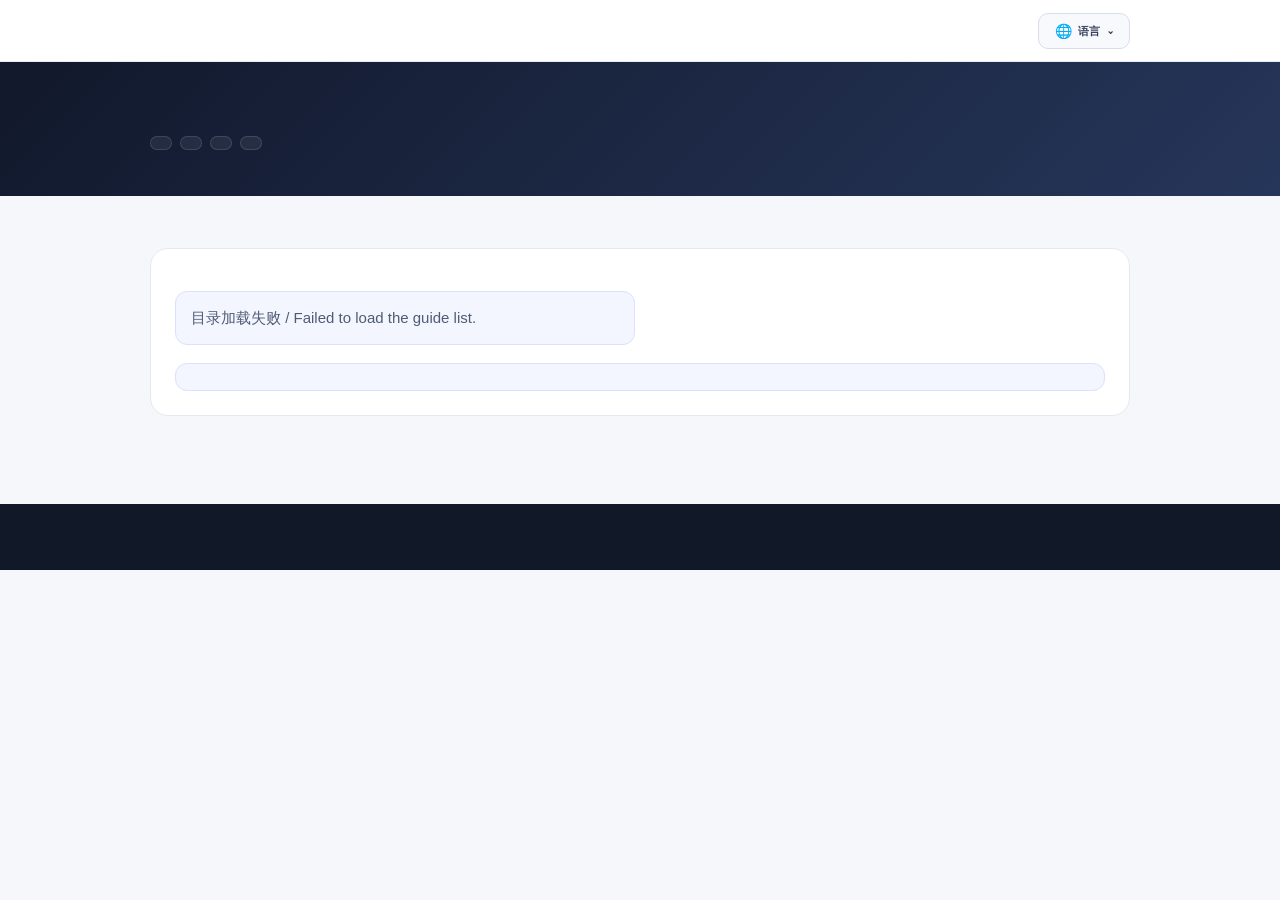
==== commit 60375600: "feat: localize tutorial directory" ====
--- a/tutorials/index.html
+++ b/tutorials/index.html
@@ -14,21 +14,45 @@
 <meta name="twitter:description" content="按工具浏览 AI 新手教程。">
 <link rel="stylesheet" href="../style.css?v=20261004-19"><link rel="stylesheet" href="tutorial.css?v=20261004-5">
 <script type="application/ld+json">{"@context":"https://schema.org","@type":"CollectionPage","name":"AI 工具新手教程","url":"https://starterhub-dev.github.io/ai-tools/tutorials/","description":"AI 新手导航的工具教程目录，提供 150+ 工具的入门指南。","inLanguage":["zh-CN","en"],"isPartOf":{"@type":"WebSite","name":"AI 新手导航","url":"https://starterhub-dev.github.io/ai-tools/"}}</script></head><body>
-<header class="topbar"><div class="wrap"><a class="brand" href="../"><span data-icon="compass"></span> AI 新手导航 · AI Starter Hub</a><div style="display:flex;align-items:center;gap:10px"><a class="back" href="../"><span data-icon="arrowLeft"></span> 返回首页 / Home</a><div class="language-picker" id="pageLanguagePicker"><button id="pageLanguageButton" class="lang-button" type="button" aria-haspopup="menu" aria-expanded="false"><span class="lang-globe" aria-hidden="true">🌐</span><span id="pageLanguageLabel">语言</span><span class="lang-chevron" aria-hidden="true">⌄</span></button><div id="pageLanguageMenu" class="language-menu" role="menu" hidden><button type="button" data-language="zh">简体中文<span>简中</span></button><button type="button" data-language="zh-TW">繁體中文<span>繁中</span></button><button type="button" data-language="en">English<span>EN</span></button></div></div></div></div></header>
-<header class="hero"><div class="wrap"><div class="eyebrow">BEGINNER GUIDES · 图文教程 / BILINGUAL</div><h1>不会用 AI？<br><span>跟着图一步一步来。</span></h1><p>现在工具库里的每个工具都有对应的新手教程入口。教程采用截图式操作示意、中英双语、第一次任务和免费说明，帮助完全没接触过 AI 的人从“打开”走到“会用”。</p><small>Every listed tool has a beginner guide with visual steps, Chinese-English instructions, a first task, and access notes.</small><div class="tool-badges"><span class="pill"><span data-icon="mobile"></span> Mobile-friendly</span><span class="pill"><span data-icon="globe"></span> 中文 / English</span><span class="pill"><span data-icon="image"></span> Visual steps</span><span class="pill"><span data-icon="star"></span> Beginner first</span></div></div></header>
-<main class="wrap content"><section class="section"><h2>全部教程 / All guides <span id="guide-count"></span></h2><p class="lead">按工具分类浏览。点击任意工具，就能进入对应的图文教程。</p><div id="guide-grid" class="guide-grid"><a class="guide-card" href="../tools/chatgpt/"><div class="guide-icon"><span class="brand-icon"><span style="font-size:10px;font-weight:800">AI</span></span></div><div><strong>ChatGPT</strong><span>聊天 / 综合</span><small>免费入口 · OpenAI</small></div><b>→</b></a><a class="guide-card" href="../tools/gemini/"><div class="guide-icon"><span class="brand-icon"><span style="font-size:10px;font-weight:800">AI</span></span></div><div><strong>Gemini</strong><span>聊天 / 综合</span><small>免费入口 · Google</small></div><b>→</b></a><a class="guide-card" href="../tools/claude/"><div class="guide-icon"><span class="brand-icon"><span style="font-size:10px;font-weight:800">AI</span></span></div><div><strong>Claude</strong><span>聊天 / 综合</span><small>免费入口 · Anthropic</small></div><b>→</b></a><a class="guide-card" href="../tools/perplexity/"><div class="guide-icon"><span class="brand-icon"><span style="font-size:10px;font-weight:800">AI</span></span></div><div><strong>Perplexity</strong><span>搜索 / 研究</span><small>免费入口 · Perplexity</small></div><b>→</b></a><a class="guide-card" href="../tools/notebooklm/"><div class="guide-icon"><span class="brand-icon"><span style="font-size:10px;font-weight:800">AI</span></span></div><div><strong>NotebookLM</strong><span>学习 / 研究</span><small>免费入口 · Google</small></div><b>→</b></a><a class="guide-card" href="../tools/microsoft-copilot/"><div class="guide-icon"><span class="brand-icon"><span style="font-size:10px;font-weight:800">AI</span></span></div><div><strong>Microsoft Copilot</strong><span>聊天 / 办公</span><small>免费入口 · Microsoft</small></div><b>→</b></a><a class="guide-card" href="../tools/github-copilot/"><div class="guide-icon"><span class="brand-icon"><span style="font-size:10px;font-weight:800">AI</span></span></div><div><strong>GitHub Copilot</strong><span>编程</span><small>免费额度 · GitHub</small></div><b>→</b></a><a class="guide-card" href="../tools/gemini-code-assist/"><div class="guide-icon"><span class="brand-icon"><span style="font-size:10px;font-weight:800">AI</span></span></div><div><strong>Gemini Code Assist</strong><span>编程</span><small>免费入口 · Google</small></div><b>→</b></a><a class="guide-card" href="../tools/cursor/"><div class="guide-icon"><span class="brand-icon"><span style="font-size:10px;font-weight:800">AI</span></span></div><div><strong>Cursor</strong><span>编程</span><small>免费额度 · Cursor</small></div><b>→</b></a><a class="guide-card" href="../tools/hugging-face/"><div class="guide-icon"><span class="brand-icon"><span style="font-size:10px;font-weight:800">AI</span></span></div><div><strong>Hugging Face</strong><span>模型 / 开源</span><small>免费 / 开源 · Hugging Face</small></div><b>→</b></a><a class="guide-card" href="../tools/ollama/"><div class="guide-icon"><span class="brand-icon"><span style="font-size:10px;font-weight:800">AI</span></span></div><div><strong>Ollama</strong><span>本地 AI</span><small>免费 / 开源 · Ollama</small></div><b>→</b></a><a class="guide-card" href="../tools/lm-studio/"><div class="guide-icon"><span class="brand-icon"><span style="font-size:10px;font-weight:800">AI</span></span></div><div><strong>LM Studio</strong><span>本地 AI</span><small>免费 / 本地 · LM Studio</small></div><b>→</b></a><a class="guide-card" href="../tools/leonardo-ai/"><div class="guide-icon"><span class="brand-icon"><span style="font-size:10px;font-weight:800">AI</span></span></div><div><strong>Leonardo AI</strong><span>图片</span><small>免费额度 · Leonardo</small></div><b>→</b></a><a class="guide-card" href="../tools/ideogram/"><div class="guide-icon"><span class="brand-icon"><span style="font-size:10px;font-weight:800">AI</span></span></div><div><strong>Ideogram</strong><span>图片</span><small>免费额度 · Ideogram</small></div><b>→</b></a><a class="guide-card" href="../tools/adobe-firefly/"><div class="guide-icon"><span class="brand-icon"><span style="font-size:10px;font-weight:800">AI</span></span></div><div><strong>Adobe Firefly</strong><span>图片 / 设计</span><small>免费额度 · Adobe</small></div><b>→</b></a><a class="guide-card" href="../tools/canva/"><div class="guide-icon"><span class="brand-icon"><span style="font-size:10px;font-weight:800">AI</span></span></div><div><strong>Canva</strong><span>设计 / 图片</span><small>免费入口 · Canva</small></div><b>→</b></a><a class="guide-card" href="../tools/microsoft-designer/"><div class="guide-icon"><span class="brand-icon"><span style="font-size:10px;font-weight:800">AI</span></span></div><div><strong>Microsoft Designer</strong><span>设计</span><small>免费入口 · Microsoft</small></div><b>→</b></a><a class="guide-card" href="../tools/photoroom/"><div class="guide-icon"><span class="brand-icon"><span style="font-size:10px;font-weight:800">AI</span></span></div><div><strong>PhotoRoom</strong><span>图片 / 抠图</span><small>免费入口 · PhotoRoom</small></div><b>→</b></a><a class="guide-card" href="../tools/capcut/"><div class="guide-icon"><span class="brand-icon"><span style="font-size:10px;font-weight:800">AI</span></span></div><div><strong>CapCut</strong><span>视频</span><small>免费入口 · CapCut</small></div><b>→</b></a><a class="guide-card" href="../tools/pika/"><div class="guide-icon"><span class="brand-icon"><span style="font-size:10px;font-weight:800">AI</span></span></div><div><strong>Pika</strong><span>视频</span><small>免费额度 · Pika</small></div><b>→</b></a><a class="guide-card" href="../tools/runway/"><div class="guide-icon"><span class="brand-icon"><span style="font-size:10px;font-weight:800">AI</span></span></div><div><strong>Runway</strong><span>视频</span><small>免费试用 · Runway</small></div><b>→</b></a><a class="guide-card" href="../tools/kling-ai/"><div class="guide-icon"><span class="brand-icon"><span style="font-size:10px;font-weight:800">AI</span></span></div><div><strong>Kling AI</strong><span>视频</span><small>免费额度 · Kuaishou</small></div><b>→</b></a><a class="guide-card" href="../tools/luma-dream-machine/"><div class="guide-icon"><span class="brand-icon"><span style="font-size:10px;font-weight:800">AI</span></span></div><div><strong>Luma Dream Machine</strong><span>视频</span><small>免费入口 · Luma</small></div><b>→</b></a><a class="guide-card" href="../tools/hailuo-ai/"><div class="guide-icon"><span class="brand-icon"><span style="font-size:10px;font-weight:800">AI</span></span></div><div><strong>Hailuo AI</strong><span>视频</span><small>免费入口 · MiniMax</small></div><b>→</b></a><a class="guide-card" href="../tools/elevenlabs/"><div class="guide-icon"><span class="brand-icon"><span style="font-size:10px;font-weight:800">AI</span></span></div><div><strong>ElevenLabs</strong><span>音频 / 配音</span><small>免费额度 · ElevenLabs</small></div><b>→</b></a><a class="guide-card" href="../tools/suno/"><div class="guide-icon"><span class="brand-icon"><span style="font-size:10px;font-weight:800">AI</span></span></div><div><strong>Suno</strong><span>音乐</span><small>免费额度 · Suno</small></div><b>→</b></a><a class="guide-card" href="../tools/udio/"><div class="guide-icon"><span class="brand-icon"><span style="font-size:10px;font-weight:800">AI</span></span></div><div><strong>Udio</strong><span>音乐</span><small>免费额度 · Udio</small></div><b>→</b></a><a class="guide-card" href="../tools/gamma/"><div class="guide-icon"><span class="brand-icon"><span style="font-size:10px;font-weight:800">AI</span></span></div><div><strong>Gamma</strong><span>演示 / 文档</span><small>免费入口 · Gamma</small></div><b>→</b></a><a class="guide-card" href="../tools/napkin-ai/"><div class="guide-icon"><span class="brand-icon"><span style="font-size:10px;font-weight:800">AI</span></span></div><div><strong>Napkin AI</strong><span>图表 / 文档</span><small>免费入口 · Napkin</small></div><b>→</b></a><a class="guide-card" href="../tools/descript/"><div class="guide-icon"><span class="brand-icon"><span style="font-size:10px;font-weight:800">AI</span></span></div><div><strong>Descript</strong><span>视频 / 音频</span><small>免费入口 · Descript</small></div><b>→</b></a><a class="guide-card" href="../tools/deepseek/"><div class="guide-icon"><span class="brand-icon"><span style="font-size:10px;font-weight:800">AI</span></span></div><div><strong>DeepSeek</strong><span>聊天 / 综合</span><small>免费使用 · DeepSeek</small></div><b>→</b></a><a class="guide-card" href="../tools/doubao/"><div class="guide-icon"><span class="brand-icon"><span style="font-size:10px;font-weight:800">AI</span></span></div><div><strong>豆包</strong><span>聊天 / 综合</span><small>免费使用 · 字节跳动</small></div><b>→</b></a><a class="guide-card" href="../tools/kimi/"><div class="guide-icon"><span class="brand-icon"><span style="font-size:10px;font-weight:800">AI</span></span></div><div><strong>Kimi</strong><span>聊天 / 综合</span><small>免费使用 · Moonshot AI</small></div><b>→</b></a><a class="guide-card" href="../tools/qwen/"><div class="guide-icon"><span class="brand-icon"><span style="font-size:10px;font-weight:800">AI</span></span></div><div><strong>通义千问</strong><span>聊天 / 综合</span><small>免费使用 · Alibaba</small></div><b>→</b></a><a class="guide-card" href="../tools/ernie-assistant/"><div class="guide-icon"><span class="brand-icon"><span style="font-size:10px;font-weight:800">AI</span></span></div><div><strong>文心助手</strong><span>聊天 / 综合</span><small>免费使用 · Baidu</small></div><b>→</b></a><a class="guide-card" href="../tools/yuanbao/"><div class="guide-icon"><span class="brand-icon"><span style="font-size:10px;font-weight:800">AI</span></span></div><div><strong>腾讯元宝</strong><span>聊天 / 综合</span><small>免费使用 · Tencent</small></div><b>→</b></a><a class="guide-card" href="../tools/chatglm/"><div class="guide-icon"><span class="brand-icon"><span style="font-size:10px;font-weight:800">AI</span></span></div><div><strong>智谱清言</strong><span>聊天 / 综合</span><small>免费入口 · Zhipu AI</small></div><b>→</b></a><a class="guide-card" href="../tools/metaso/"><div class="guide-icon"><span class="brand-icon"><span style="font-size:10px;font-weight:800">AI</span></span></div><div><strong>秘塔AI搜索</strong><span>搜索 / 研究</span><small>免费使用 · Metaso</small></div><b>→</b></a><a class="guide-card" href="../tools/poe/"><div class="guide-icon"><span class="brand-icon"><span style="font-size:10px;font-weight:800">AI</span></span></div><div><strong>Poe</strong><span>聊天 / 综合</span><small>免费额度 · Quora</small></div><b>→</b></a><a class="guide-card" href="../tools/huggingchat/"><div class="guide-icon"><span class="brand-icon"><span style="font-size:10px;font-weight:800">AI</span></span></div><div><strong>HuggingChat</strong><span>模型 / 开源</span><small>免费使用 · Hugging Face</small></div><b>→</b></a><a class="guide-card" href="../tools/mistral-le-chat/"><div class="guide-icon"><span class="brand-icon"><span style="font-size:10px;font-weight:800">AI</span></span></div><div><strong>Mistral Le Chat</strong><span>聊天 / 综合</span><small>免费入口 · Mistral AI</small></div><b>→</b></a><a class="guide-card" href="../tools/google-ai-studio/"><div class="guide-icon"><span class="brand-icon"><span style="font-size:10px;font-weight:800">AI</span></span></div><div><strong>Google AI Studio</strong><span>开发 / 模型</span><small>免费额度 · Google</small></div><b>→</b></a><a class="guide-card" href="../tools/groq/"><div class="guide-icon"><span class="brand-icon"><span style="font-size:10px;font-weight:800">AI</span></span></div><div><strong>Groq</strong><span>开发 / 模型</span><small>免费额度 · Groq</small></div><b>→</b></a><a class="guide-card" href="../tools/grammarly/"><div class="guide-icon"><span class="brand-icon"><span style="font-size:10px;font-weight:800">AI</span></span></div><div><strong>Grammarly</strong><span>写作 / 办公</span><small>免费入口 · Grammarly</small></div><b>→</b></a><a class="guide-card" href="../tools/quillbot/"><div class="guide-icon"><span class="brand-icon"><span style="font-size:10px;font-weight:800">AI</span></span></div><div><strong>QuillBot</strong><span>写作 / 办公</span><small>免费入口 · QuillBot</small></div><b>→</b></a><a class="guide-card" href="../tools/deepl/"><div class="guide-icon"><span class="brand-icon"><span style="font-size:10px;font-weight:800">AI</span></span></div><div><strong>DeepL</strong><span>翻译</span><small>免费入口 · DeepL</small></div><b>→</b></a><a class="guide-card" href="../tools/google-translate/"><div class="guide-icon"><span class="brand-icon"><span style="font-size:10px;font-weight:800">AI</span></span></div><div><strong>Google Translate</strong><span>翻译</span><small>免费使用 · Google</small></div><b>→</b></a><a class="guide-card" href="../tools/jimeng-ai/"><div class="guide-icon"><span class="brand-icon"><span style="font-size:10px;font-weight:800">AI</span></span></div><div><strong>即梦AI</strong><span>图片</span><small>免费额度 · ByteDance</small></div><b>→</b></a><a class="guide-card" href="../tools/seaart-ai/"><div class="guide-icon"><span class="brand-icon"><span style="font-size:10px;font-weight:800">AI</span></span></div><div><strong>SeaArt AI</strong><span>图片</span><small>免费额度 · SeaArt</small></div><b>→</b></a><a class="guide-card" href="../tools/tensor-art/"><div class="guide-icon"><span class="brand-icon"><span style="font-size:10px;font-weight:800">AI</span></span></div><div><strong>Tensor.Art</strong><span>图片</span><small>免费额度 · Tensor.Art</small></div><b>→</b></a><a class="guide-card" href="../tools/mage-space/"><div class="guide-icon"><span class="brand-icon"><span style="font-size:10px;font-weight:800">AI</span></span></div><div><strong>Mage.space</strong><span>图片</span><small>免费额度 · Mage</small></div><b>→</b></a><a class="guide-card" href="../tools/craiyon/"><div class="guide-icon"><span class="brand-icon"><span style="font-size:10px;font-weight:800">AI</span></span></div><div><strong>Craiyon</strong><span>图片</span><small>免费入口 · Craiyon</small></div><b>→</b></a><a class="guide-card" href="../tools/playground/"><div class="guide-icon"><span class="brand-icon"><span style="font-size:10px;font-weight:800">AI</span></span></div><div><strong>Playground</strong><span>图片 / 设计</span><small>免费额度 · Playground</small></div><b>→</b></a><a class="guide-card" href="../tools/clipdrop/"><div class="guide-icon"><span class="brand-icon"><span style="font-size:10px;font-weight:800">AI</span></span></div><div><strong>Clipdrop</strong><span>图片 / 设计</span><small>免费额度 · Stability AI</small></div><b>→</b></a><a class="guide-card" href="../tools/cleanup-pictures/"><div class="guide-icon"><span class="brand-icon"><span style="font-size:10px;font-weight:800">AI</span></span></div><div><strong>Cleanup.pictures</strong><span>图片</span><small>免费入口 · Cleanup</small></div><b>→</b></a><a class="guide-card" href="../tools/remove-bg/"><div class="guide-icon"><span class="brand-icon"><span style="font-size:10px;font-weight:800">AI</span></span></div><div><strong>Remove.bg</strong><span>图片 / 抠图</span><small>免费入口 · Canva</small></div><b>→</b></a><a class="guide-card" href="../tools/opusclip/"><div class="guide-icon"><span class="brand-icon"><span style="font-size:10px;font-weight:800">AI</span></span></div><div><strong>OpusClip</strong><span>视频</span><small>免费额度 · OpusClip</small></div><b>→</b></a><a class="guide-card" href="../tools/veed/"><div class="guide-icon"><span class="brand-icon"><span style="font-size:10px;font-weight:800">AI</span></span></div><div><strong>VEED</strong><span>视频</span><small>免费入口 · VEED</small></div><b>→</b></a><a class="guide-card" href="../tools/invideo-ai/"><div class="guide-icon"><span class="brand-icon"><span style="font-size:10px;font-weight:800">AI</span></span></div><div><strong>InVideo AI</strong><span>视频</span><small>免费额度 · InVideo</small></div><b>→</b></a><a class="guide-card" href="../tools/heygen/"><div class="guide-icon"><span class="brand-icon"><span style="font-size:10px;font-weight:800">AI</span></span></div><div><strong>HeyGen</strong><span>视频 / 数字人</span><small>免费额度 · HeyGen</small></div><b>→</b></a><a class="guide-card" href="../tools/ttsmaker/"><div class="guide-icon"><span class="brand-icon"><span style="font-size:10px;font-weight:800">AI</span></span></div><div><strong>TTSMaker</strong><span>音频 / 配音</span><small>免费使用 · TTSMaker</small></div><b>→</b></a><a class="guide-card" href="../tools/playht/"><div class="guide-icon"><span class="brand-icon"><span style="font-size:10px;font-weight:800">AI</span></span></div><div><strong>PlayHT</strong><span>音频 / 配音</span><small>免费额度 · PlayHT</small></div><b>→</b></a><a class="guide-card" href="../tools/aiva/"><div class="guide-icon"><span class="brand-icon"><span style="font-size:10px;font-weight:800">AI</span></span></div><div><strong>AIVA</strong><span>音乐</span><small>免费额度 · AIVA</small></div><b>→</b></a><a class="guide-card" href="../tools/soundraw/"><div class="guide-icon"><span class="brand-icon"><span style="font-size:10px;font-weight:800">AI</span></span></div><div><strong>Soundraw</strong><span>音乐</span><small>免费试用 · SOUNDRAW</small></div><b>→</b></a><a class="guide-card" href="../tools/tome/"><div class="guide-icon"><span class="brand-icon"><span style="font-size:10px;font-weight:800">AI</span></span></div><div><strong>Tome</strong><span>演示 / 文档</span><small>免费额度 · Tome</small></div><b>→</b></a><a class="guide-card" href="../tools/beautiful-ai/"><div class="guide-icon"><span class="brand-icon"><span style="font-size:10px;font-weight:800">AI</span></span></div><div><strong>Beautiful.ai</strong><span>演示 / 文档</span><small>免费试用 · Beautiful.ai</small></div><b>→</b></a><a class="guide-card" href="../tools/otter-ai/"><div class="guide-icon"><span class="brand-icon"><span style="font-size:10px;font-weight:800">AI</span></span></div><div><strong>Otter.ai</strong><span>会议 / 音频</span><small>免费额度 · Otter.ai</small></div><b>→</b></a><a class="guide-card" href="../tools/fireflies-ai/"><div class="guide-icon"><span class="brand-icon"><span style="font-size:10px;font-weight:800">AI</span></span></div><div><strong>Fireflies.ai</strong><span>会议 / 音频</span><small>免费额度 · Fireflies.ai</small></div><b>→</b></a><a class="guide-card" href="../tools/jan/"><div class="guide-icon"><span class="brand-icon"><span style="font-size:10px;font-weight:800">AI</span></span></div><div><strong>Jan</strong><span>本地 AI</span><small>免费 / 开源 · Jan</small></div><b>→</b></a><a class="guide-card" href="../tools/gpt4all/"><div class="guide-icon"><span class="brand-icon"><span style="font-size:10px;font-weight:800">AI</span></span></div><div><strong>GPT4All</strong><span>本地 AI</span><small>免费 / 开源 · Nomic</small></div><b>→</b></a><a class="guide-card" href="../tools/comfyui/"><div class="guide-icon"><span class="brand-icon"><span style="font-size:10px;font-weight:800">AI</span></span></div><div><strong>ComfyUI</strong><span>本地 AI</span><small>免费 / 开源 · Comfy</small></div><b>→</b></a><a class="guide-card" href="../tools/fooocus/"><div class="guide-icon"><span class="brand-icon"><span style="font-size:10px;font-weight:800">AI</span></span></div><div><strong>Fooocus</strong><span>本地 AI</span><small>免费 / 开源 · Open Source</small></div><b>→</b></a><a class="guide-card" href="../tools/stable-diffusion/"><div class="guide-icon"><span class="brand-icon"><span style="font-size:10px;font-weight:800">AI</span></span></div><div><strong>Stable Diffusion</strong><span>本地 AI</span><small>免费 / 开源 · Stability AI</small></div><b>→</b></a><a class="guide-card" href="../tools/codegeex/"><div class="guide-icon"><span class="brand-icon"><span style="font-size:10px;font-weight:800">AI</span></span></div><div><strong>CodeGeeX</strong><span>编程</span><small>免费入口 · Zhipu AI</small></div><b>→</b></a><a class="guide-card" href="../tools/qoder-cn/"><div class="guide-icon"><span class="brand-icon"><span style="font-size:10px;font-weight:800">AI</span></span></div><div><strong>通义灵码</strong><span>编程</span><small>免费使用 · Alibaba</small></div><b>→</b></a><a class="guide-card" href="../tools/blackbox-ai/"><div class="guide-icon"><span class="brand-icon"><span style="font-size:10px;font-weight:800">AI</span></span></div><div><strong>Blackbox AI</strong><span>编程</span><small>免费额度 · Blackbox AI</small></div><b>→</b></a><a class="guide-card" href="../tools/replit/"><div class="guide-icon"><span class="brand-icon"><span style="font-size:10px;font-weight:800">AI</span></span></div><div><strong>Replit</strong><span>编程</span><small>免费入口 · Replit</small></div><b>→</b></a><a class="guide-card" href="../tools/phind/"><div class="guide-icon"><span class="brand-icon"><span style="font-size:10px;font-weight:800">AI</span></span></div><div><strong>Phind</strong><span>编程 / 搜索</span><small>免费入口 · Phind</small></div><b>→</b></a><a class="guide-card" href="../tools/symbolab/"><div class="guide-icon"><span class="brand-icon"><span style="font-size:10px;font-weight:800">AI</span></span></div><div><strong>Symbolab</strong><span>学习 / 研究</span><small>免费入口 · Symbolab</small></div><b>→</b></a><a class="guide-card" href="../tools/grok/"><div class="guide-icon"><span class="brand-icon"><span style="font-size:10px;font-weight:800">AI</span></span></div><div><strong>Grok</strong><span>聊天 / 助手</span><small>免费入口 · xAI</small></div><b>→</b></a><a class="guide-card" href="../tools/meta-ai/"><div class="guide-icon"><span class="brand-icon"><span style="font-size:10px;font-weight:800">AI</span></span></div><div><strong>Meta AI</strong><span>聊天 / 助手</span><small>免费入口 · Meta</small></div><b>→</b></a><a class="guide-card" href="../tools/character-ai/"><div class="guide-icon"><span class="brand-icon"><span style="font-size:10px;font-weight:800">AI</span></span></div><div><strong>Character.AI</strong><span>聊天 / 助手</span><small>免费入口 · Character Technologies</small></div><b>→</b></a><a class="guide-card" href="../tools/pi/"><div class="guide-icon"><span class="brand-icon"><span style="font-size:10px;font-weight:800">AI</span></span></div><div><strong>Pi</strong><span>聊天 / 助手</span><small>免费入口 · Inflection AI</small></div><b>→</b></a><a class="guide-card" href="../tools/you-com/"><div class="guide-icon"><span class="brand-icon"><span style="font-size:10px;font-weight:800">AI</span></span></div><div><strong>You.com</strong><span>聊天 / 助手</span><small>免费入口 · You.com</small></div><b>→</b></a><a class="guide-card" href="../tools/manus/"><div class="guide-icon"><span class="brand-icon"><span style="font-size:10px;font-weight:800">AI</span></span></div><div><strong>Manus</strong><span>聊天 / 助手</span><small>免费额度 · Manus</small></div><b>→</b></a><a class="guide-card" href="../tools/replika/"><div class="guide-icon"><span class="brand-icon"><span style="font-size:10px;font-weight:800">AI</span></span></div><div><strong>Replika</strong><span>聊天 / 助手</span><small>免费入口 · Replika</small></div><b>→</b></a><a class="guide-card" href="../tools/monica/"><div class="guide-icon"><span class="brand-icon"><span style="font-size:10px;font-weight:800">AI</span></span></div><div><strong>Monica</strong><span>聊天 / 助手</span><small>免费额度 · Monica</small></div><b>→</b></a><a class="guide-card" href="../tools/consensus/"><div class="guide-icon"><span class="brand-icon"><span style="font-size:10px;font-weight:800">AI</span></span></div><div><strong>Consensus</strong><span>搜索 / 研究</span><small>免费入口 · Consensus</small></div><b>→</b></a><a class="guide-card" href="../tools/elicit/"><div class="guide-icon"><span class="brand-icon"><span style="font-size:10px;font-weight:800">AI</span></span></div><div><strong>Elicit</strong><span>搜索 / 研究</span><small>免费入口 · Elicit</small></div><b>→</b></a><a class="guide-card" href="../tools/scite/"><div class="guide-icon"><span class="brand-icon"><span style="font-size:10px;font-weight:800">AI</span></span></div><div><strong>scite</strong><span>搜索 / 研究</span><small>免费试用 · Research Solutions</small></div><b>→</b></a><a class="guide-card" href="../tools/genspark/"><div class="guide-icon"><span class="brand-icon"><span style="font-size:10px;font-weight:800">AI</span></span></div><div><strong>Genspark</strong><span>搜索 / 研究</span><small>免费入口 · Genspark</small></div><b>→</b></a><a class="guide-card" href="../tools/felo/"><div class="guide-icon"><span class="brand-icon"><span style="font-size:10px;font-weight:800">AI</span></span></div><div><strong>Felo</strong><span>搜索 / 研究</span><small>免费入口 · Felo</small></div><b>→</b></a><a class="guide-card" href="../tools/exa/"><div class="guide-icon"><span class="brand-icon"><span style="font-size:10px;font-weight:800">AI</span></span></div><div><strong>Exa</strong><span>搜索 / 研究</span><small>免费额度 · Exa</small></div><b>→</b></a><a class="guide-card" href="../tools/tavily/"><div class="guide-icon"><span class="brand-icon"><span style="font-size:10px;font-weight:800">AI</span></span></div><div><strong>Tavily</strong><span>搜索 / 研究</span><small>免费额度 · Tavily</small></div><b>→</b></a><a class="guide-card" href="../tools/wolframalpha/"><div class="guide-icon"><span class="brand-icon"><span style="font-size:10px;font-weight:800">AI</span></span></div><div><strong>WolframAlpha</strong><span>搜索 / 研究</span><small>免费入口 · Wolfram Research</small></div><b>→</b></a><a class="guide-card" href="../tools/brave-search/"><div class="guide-icon"><span class="brand-icon"><span style="font-size:10px;font-weight:800">AI</span></span></div><div><strong>Brave Search</strong><span>搜索 / 研究</span><small>免费使用 · Brave</small></div><b>→</b></a><a class="guide-card" href="../tools/notion-ai/"><div class="guide-icon"><span class="brand-icon"><span style="font-size:10px;font-weight:800">AI</span></span></div><div><strong>Notion AI</strong><span>写作 / 办公</span><small>免费额度 · Notion</small></div><b>→</b></a><a class="guide-card" href="../tools/jasper/"><div class="guide-icon"><span class="brand-icon"><span style="font-size:10px;font-weight:800">AI</span></span></div><div><strong>Jasper</strong><span>写作 / 办公</span><small>免费试用 · Jasper</small></div><b>→</b></a><a class="guide-card" href="../tools/copy-ai/"><div class="guide-icon"><span class="brand-icon"><span style="font-size:10px;font-weight:800">AI</span></span></div><div><strong>Copy.ai</strong><span>写作 / 办公</span><small>免费入口 · Copy.ai</small></div><b>→</b></a><a class="guide-card" href="../tools/writesonic/"><div class="guide-icon"><span class="brand-icon"><span style="font-size:10px;font-weight:800">AI</span></span></div><div><strong>Writesonic</strong><span>写作 / 办公</span><small>免费额度 · Writesonic</small></div><b>→</b></a><a class="guide-card" href="../tools/rytr/"><div class="guide-icon"><span class="brand-icon"><span style="font-size:10px;font-weight:800">AI</span></span></div><div><strong>Rytr</strong><span>写作 / 办公</span><small>免费额度 · Rytr</small></div><b>→</b></a><a class="guide-card" href="../tools/wordtune/"><div class="guide-icon"><span class="brand-icon"><span style="font-size:10px;font-weight:800">AI</span></span></div><div><strong>Wordtune</strong><span>写作 / 办公</span><small>免费额度 · AI21 Labs</small></div><b>→</b></a><a class="guide-card" href="../tools/languagetool/"><div class="guide-icon"><span class="brand-icon"><span style="font-size:10px;font-weight:800">AI</span></span></div><div><strong>LanguageTool</strong><span>写作 / 办公</span><small>免费入口 · LanguageTool</small></div><b>→</b></a><a class="guide-card" href="../tools/anyword/"><div class="guide-icon"><span class="brand-icon"><span style="font-size:10px;font-weight:800">AI</span></span></div><div><strong>Anyword</strong><span>写作 / 办公</span><small>免费试用 · Anyword</small></div><b>→</b></a><a class="guide-card" href="../tools/sudowrite/"><div class="guide-icon"><span class="brand-icon"><span style="font-size:10px;font-weight:800">AI</span></span></div><div><strong>Sudowrite</strong><span>写作 / 办公</span><small>免费试用 · Sudowrite</small></div><b>→</b></a><a class="guide-card" href="../tools/midjourney/"><div class="guide-icon"><span class="brand-icon"><span style="font-size:10px;font-weight:800">AI</span></span></div><div><strong>Midjourney</strong><span>图片 / 设计</span><small>付费为主 · Midjourney</small></div><b>→</b></a><a class="guide-card" href="../tools/krea/"><div class="guide-icon"><span class="brand-icon"><span style="font-size:10px;font-weight:800">AI</span></span></div><div><strong>Krea</strong><span>图片 / 设计</span><small>免费额度 · Krea</small></div><b>→</b></a><a class="guide-card" href="../tools/recraft/"><div class="guide-icon"><span class="brand-icon"><span style="font-size:10px;font-weight:800">AI</span></span></div><div><strong>Recraft</strong><span>图片 / 设计</span><small>免费额度 · Recraft</small></div><b>→</b></a><a class="guide-card" href="../tools/freepik-ai/"><div class="guide-icon"><span class="brand-icon"><span style="font-size:10px;font-weight:800">AI</span></span></div><div><strong>Freepik AI</strong><span>图片 / 设计</span><small>免费额度 · Freepik</small></div><b>→</b></a><a class="guide-card" href="../tools/openart/"><div class="guide-icon"><span class="brand-icon"><span style="font-size:10px;font-weight:800">AI</span></span></div><div><strong>OpenArt</strong><span>图片 / 设计</span><small>免费额度 · OpenArt</small></div><b>→</b></a><a class="guide-card" href="../tools/pixlr-ai/"><div class="guide-icon"><span class="brand-icon"><span style="font-size:10px;font-weight:800">AI</span></span></div><div><strong>Pixlr AI</strong><span>图片 / 设计</span><small>免费入口 · Pixlr</small></div><b>→</b></a><a class="guide-card" href="../tools/getimg-ai/"><div class="guide-icon"><span class="brand-icon"><span style="font-size:10px;font-weight:800">AI</span></span></div><div><strong>getimg.ai</strong><span>图片 / 设计</span><small>免费额度 · getimg.ai</small></div><b>→</b></a><a class="guide-card" href="../tools/magnific-ai/"><div class="guide-icon"><span class="brand-icon"><span style="font-size:10px;font-weight:800">AI</span></span></div><div><strong>Magnific AI</strong><span>图片 / 设计</span><small>免费试用 · Magnific</small></div><b>→</b></a><a class="guide-card" href="../tools/dzine/"><div class="guide-icon"><span class="brand-icon"><span style="font-size:10px;font-weight:800">AI</span></span></div><div><strong>Dzine</strong><span>图片 / 设计</span><small>免费额度 · Dzine</small></div><b>→</b></a><a class="guide-card" href="../tools/hedra/"><div class="guide-icon"><span class="brand-icon"><span style="font-size:10px;font-weight:800">AI</span></span></div><div><strong>Hedra</strong><span>视频 / 音频</span><small>免费入口 · Hedra</small></div><b>→</b></a><a class="guide-card" href="../tools/synthesia/"><div class="guide-icon"><span class="brand-icon"><span style="font-size:10px;font-weight:800">AI</span></span></div><div><strong>Synthesia</strong><span>视频 / 音频</span><small>免费试用 · Synthesia</small></div><b>→</b></a><a class="guide-card" href="../tools/captions/"><div class="guide-icon"><span class="brand-icon"><span style="font-size:10px;font-weight:800">AI</span></span></div><div><strong>Captions</strong><span>视频 / 音频</span><small>免费额度 · Captions</small></div><b>→</b></a><a class="guide-card" href="../tools/vizard/"><div class="guide-icon"><span class="brand-icon"><span style="font-size:10px;font-weight:800">AI</span></span></div><div><strong>Vizard</strong><span>视频 / 音频</span><small>免费额度 · Vizard</small></div><b>→</b></a><a class="guide-card" href="../tools/wisecut/"><div class="guide-icon"><span class="brand-icon"><span style="font-size:10px;font-weight:800">AI</span></span></div><div><strong>Wisecut</strong><span>视频 / 音频</span><small>免费额度 · Wisecut</small></div><b>→</b></a><a class="guide-card" href="../tools/vidnoz-ai/"><div class="guide-icon"><span class="brand-icon"><span style="font-size:10px;font-weight:800">AI</span></span></div><div><strong>Vidnoz AI</strong><span>视频 / 音频</span><small>免费额度 · Vidnoz</small></div><b>→</b></a><a class="guide-card" href="../tools/riverside/"><div class="guide-icon"><span class="brand-icon"><span style="font-size:10px;font-weight:800">AI</span></span></div><div><strong>Riverside</strong><span>视频 / 音频</span><small>免费额度 · Riverside</small></div><b>→</b></a><a class="guide-card" href="../tools/krisp/"><div class="guide-icon"><span class="brand-icon"><span style="font-size:10px;font-weight:800">AI</span></span></div><div><strong>Krisp</strong><span>视频 / 音频</span><small>免费入口 · Krisp</small></div><b>→</b></a><a class="guide-card" href="../tools/adobe-podcast/"><div class="guide-icon"><span class="brand-icon"><span style="font-size:10px;font-weight:800">AI</span></span></div><div><strong>Adobe Podcast</strong><span>视频 / 音频</span><small>免费入口 · Adobe</small></div><b>→</b></a><a class="guide-card" href="../tools/windsurf/"><div class="guide-icon"><span class="brand-icon"><span style="font-size:10px;font-weight:800">AI</span></span></div><div><strong>Windsurf</strong><span>编程 / 开发</span><small>免费额度 · Windsurf</small></div><b>→</b></a><a class="guide-card" href="../tools/bolt-new/"><div class="guide-icon"><span class="brand-icon"><span style="font-size:10px;font-weight:800">AI</span></span></div><div><strong>Bolt.new</strong><span>编程 / 开发</span><small>免费额度 · StackBlitz</small></div><b>→</b></a><a class="guide-card" href="../tools/lovable/"><div class="guide-icon"><span class="brand-icon"><span style="font-size:10px;font-weight:800">AI</span></span></div><div><strong>Lovable</strong><span>编程 / 开发</span><small>免费额度 · Lovable</small></div><b>→</b></a><a class="guide-card" href="../tools/v0/"><div class="guide-icon"><span class="brand-icon"><span style="font-size:10px;font-weight:800">AI</span></span></div><div><strong>v0</strong><span>编程 / 开发</span><small>免费额度 · Vercel</small></div><b>→</b></a><a class="guide-card" href="../tools/amazon-q-developer/"><div class="guide-icon"><span class="brand-icon"><span style="font-size:10px;font-weight:800">AI</span></span></div><div><strong>Amazon Q Developer</strong><span>编程 / 开发</span><small>免费入口 · Amazon</small></div><b>→</b></a><a class="guide-card" href="../tools/tabnine/"><div class="guide-icon"><span class="brand-icon"><span style="font-size:10px;font-weight:800">AI</span></span></div><div><strong>Tabnine</strong><span>编程 / 开发</span><small>免费入口 · Tabnine</small></div><b>→</b></a><a class="guide-card" href="../tools/continue/"><div class="guide-icon"><span class="brand-icon"><span style="font-size:10px;font-weight:800">AI</span></span></div><div><strong>Continue</strong><span>编程 / 开发</span><small>免费 / 开源 · Continue</small></div><b>→</b></a><a class="guide-card" href="../tools/cline/"><div class="guide-icon"><span class="brand-icon"><span style="font-size:10px;font-weight:800">AI</span></span></div><div><strong>Cline</strong><span>编程 / 开发</span><small>免费 / 开源 · Cline</small></div><b>→</b></a><a class="guide-card" href="../tools/roo-code/"><div class="guide-icon"><span class="brand-icon"><span style="font-size:10px;font-weight:800">AI</span></span></div><div><strong>Roo Code</strong><span>编程 / 开发</span><small>免费 / 开源 · Roo Code</small></div><b>→</b></a><a class="guide-card" href="../tools/openhands/"><div class="guide-icon"><span class="brand-icon"><span style="font-size:10px;font-weight:800">AI</span></span></div><div><strong>OpenHands</strong><span>编程 / 开发</span><small>免费 / 开源 · OpenHands</small></div><b>→</b></a><a class="guide-card" href="../tools/devin/"><div class="guide-icon"><span class="brand-icon"><span style="font-size:10px;font-weight:800">AI</span></span></div><div><strong>Devin</strong><span>编程 / 开发</span><small>付费为主 · Cognition</small></div><b>→</b></a><a class="guide-card" href="../tools/google-antigravity/"><div class="guide-icon"><span class="brand-icon"><span style="font-size:10px;font-weight:800">AI</span></span></div><div><strong>Google Antigravity</strong><span>编程 / 开发</span><small>免费入口 · Google</small></div><b>→</b></a><a class="guide-card" href="../tools/openrouter/"><div class="guide-icon"><span class="brand-icon"><span style="font-size:10px;font-weight:800">AI</span></span></div><div><strong>OpenRouter</strong><span>模型 / 开源</span><small>免费额度 · OpenRouter</small></div><b>→</b></a><a class="guide-card" href="../tools/replicate/"><div class="guide-icon"><span class="brand-icon"><span style="font-size:10px;font-weight:800">AI</span></span></div><div><strong>Replicate</strong><span>模型 / 开源</span><small>按量计费 · Replicate</small></div><b>→</b></a><a class="guide-card" href="../tools/together-ai/"><div class="guide-icon"><span class="brand-icon"><span style="font-size:10px;font-weight:800">AI</span></span></div><div><strong>Together AI</strong><span>模型 / 开源</span><small>免费额度 · Together AI</small></div><b>→</b></a><a class="guide-card" href="../tools/fireworks-ai/"><div class="guide-icon"><span class="brand-icon"><span style="font-size:10px;font-weight:800">AI</span></span></div><div><strong>Fireworks AI</strong><span>模型 / 开源</span><small>免费额度 · Fireworks AI</small></div><b>→</b></a><a class="guide-card" href="../tools/cerebras/"><div class="guide-icon"><span class="brand-icon"><span style="font-size:10px;font-weight:800">AI</span></span></div><div><strong>Cerebras</strong><span>模型 / 开源</span><small>免费额度 · Cerebras</small></div><b>→</b></a><a class="guide-card" href="../tools/modelscope/"><div class="guide-icon"><span class="brand-icon"><span style="font-size:10px;font-weight:800">AI</span></span></div><div><strong>ModelScope</strong><span>模型 / 开源</span><small>免费 / 开源 · Alibaba</small></div><b>→</b></a><a class="guide-card" href="../tools/kaggle-models/"><div class="guide-icon"><span class="brand-icon"><span style="font-size:10px;font-weight:800">AI</span></span></div><div><strong>Kaggle Models</strong><span>模型 / 开源</span><small>免费 / 开源 · Google</small></div><b>→</b></a><a class="guide-card" href="../tools/vllm/"><div class="guide-icon"><span class="brand-icon"><span style="font-size:10px;font-weight:800">AI</span></span></div><div><strong>vLLM</strong><span>模型 / 开源</span><small>免费 / 开源 · vLLM</small></div><b>→</b></a><a class="guide-card" href="../tools/llama-cpp/"><div class="guide-icon"><span class="brand-icon"><span style="font-size:10px;font-weight:800">AI</span></span></div><div><strong>llama.cpp</strong><span>模型 / 开源</span><small>免费 / 开源 · ggml-org</small></div><b>→</b></a><a class="guide-card" href="../tools/anythingllm/"><div class="guide-icon"><span class="brand-icon"><span style="font-size:10px;font-weight:800">AI</span></span></div><div><strong>AnythingLLM</strong><span>本地 AI</span><small>免费 / 开源 · Mintplex Labs</small></div><b>→</b></a><a class="guide-card" href="../tools/open-webui/"><div class="guide-icon"><span class="brand-icon"><span style="font-size:10px;font-weight:800">AI</span></span></div><div><strong>Open WebUI</strong><span>本地 AI</span><small>免费 / 开源 · Open WebUI</small></div><b>→</b></a><a class="guide-card" href="../tools/localai/"><div class="guide-icon"><span class="brand-icon"><span style="font-size:10px;font-weight:800">AI</span></span></div><div><strong>LocalAI</strong><span>本地 AI</span><small>免费 / 开源 · LocalAI</small></div><b>→</b></a><a class="guide-card" href="../tools/koboldcpp/"><div class="guide-icon"><span class="brand-icon"><span style="font-size:10px;font-weight:800">AI</span></span></div><div><strong>KoboldCpp</strong><span>本地 AI</span><small>免费 / 开源 · LostRuins</small></div><b>→</b></a><a class="guide-card" href="../tools/msty/"><div class="guide-icon"><span class="brand-icon"><span style="font-size:10px;font-weight:800">AI</span></span></div><div><strong>Msty</strong><span>本地 AI</span><small>免费入口 · Msty</small></div><b>→</b></a><a class="guide-card" href="../tools/pinokio/"><div class="guide-icon"><span class="brand-icon"><span style="font-size:10px;font-weight:800">AI</span></span></div><div><strong>Pinokio</strong><span>本地 AI</span><small>免费 / 开源 · Pinokio</small></div><b>→</b></a></div><div class="tip" style="margin-top:18px"><strong>阅读提示 / Tip:</strong> 官网会持续更新界面。这里的视觉图是操作示意，不是第三方产品的官方截图。按钮名称会尽量使用常见的中英文字样；实际页面如果略有不同，请以官网当前界面为准。</div></section></main>
-<footer class="footer"><div class="wrap">教程会随着工具和官网界面变化持续更新。 / Guides evolve as products and interfaces change.</div></footer>
+<header class="topbar"><div class="wrap"><a class="brand" href="../"><span data-icon="compass"></span><span id="pageBrand"></span></a><div style="display:flex;align-items:center;gap:10px"><a class="back" href="../" id="pageBack"></a><div class="language-picker" id="pageLanguagePicker"><button id="pageLanguageButton" class="lang-button" type="button" aria-haspopup="menu" aria-expanded="false"><span class="lang-globe" aria-hidden="true">🌐</span><span id="pageLanguageLabel">语言</span><span class="lang-chevron" aria-hidden="true">⌄</span></button><div id="pageLanguageMenu" class="language-menu" role="menu" hidden><button type="button" data-language="zh">简体中文<span>简中</span></button><button type="button" data-language="zh-TW">繁體中文<span>繁中</span></button><button type="button" data-language="en">English<span>EN</span></button></div></div></div></div></header>
+<header class="hero"><div class="wrap"><div class="eyebrow" id="tutorialEyebrow"></div><h1 id="tutorialTitle"></h1><p id="tutorialLead"></p><small id="tutorialSub"></small><div class="tool-badges"><span class="pill"><span data-icon="mobile"></span><span id="badgeMobile"></span></span><span class="pill"><span data-icon="globe"></span><span id="badgeLanguage"></span></span><span class="pill"><span data-icon="image"></span><span id="badgeVisual"></span></span><span class="pill"><span data-icon="star"></span><span id="badgeBeginner"></span></span></div></div></header>
+<main class="wrap content"><section class="section"><h2 id="guideHeading"></h2><p class="lead" id="guideBrowse"></p><div id="guide-grid" class="guide-grid"></div><div class="tip" style="margin-top:18px"><strong id="readTipTitle"></strong> <span id="readTip"></span></div></section></main>
+<footer class="footer"><div class="wrap" id="tutorialFooter"></div></footer>
+<script src="../i18n.js?v=20261007-1"></script>
+<script src="tutorial-i18n.js?v=20261007-1"></script>
 <script src="../icons.js?v=20261004-3"></script>
 <script>
 (async()=>{
-const res=await fetch("../app.js?v=20261004-6"), app=await res.text();
+const TI=window.ASHTutorialI18n, I18N=window.ASHI18n;
+const esc=s=>String(s??"").replace(/[&<>"']/g,m=>({"&":"&amp;","<":"&lt;",">":"&gt;",'"':"&quot;","'":"&#39;"}[m]));
+const slugify=name=>{const seed={"豆包":"Doubao","通义千问":"Qwen","文心助手":"ERNIE Assistant","腾讯元宝":"Yuanbao","智谱清言":"ChatGLM","秘塔AI搜索":"Metaso","即梦AI":"Jimeng AI","通义灵码":"Qoder CN"}[name]||name;let slug=String(seed).toLowerCase().replace(/&/g," and ").replace(/[^a-z0-9]+/g,"-").replace(/^-+|-+$/g,"");return slug||"tool-"+encodeURIComponent(name).replace(/%/g,"").toLowerCase()};
+const [res,appRes]=await Promise.all([fetch("../app.js?v=20261004-6"),fetch("../app.js?v=20261004-6")]);
+const app=await appRes.text();
 const body=app.match(/const tools=\[(.*?)\n\];/s)?.[1];
 const tools=body?Function("return ["+body+"]")():[];
-const esc=s=>String(s||"").replace(/[&<>"]/g,m=>({"&":"&amp;","<":"&lt;",">":"&gt;",'"':"&quot;"}[m]));
-const slugify=name=>{const seed={"豆包":"Doubao","通义千问":"Qwen","文心助手":"ERNIE Assistant","腾讯元宝":"Yuanbao","智谱清言":"ChatGLM","秘塔AI搜索":"Metaso","即梦AI":"Jimeng AI","通义灵码":"Qoder CN"}[name]||name;let slug=String(seed).toLowerCase().replace(/&/g," and ").replace(/[^a-z0-9]+/g,"-").replace(/^-+|-+$/g,"");return slug||"tool-"+encodeURIComponent(name).replace(/%/g,"").toLowerCase()};
-document.querySelector("#guide-count").textContent="· "+tools.length+" tools";
-document.querySelector("#guide-grid").innerHTML=tools.map(t=>'<a class="guide-card" href="../tools/'+slugify(t[0])+'/"><div class="guide-icon">'+ASHIcons.brand(t[0],t[5])+'</div><div><strong>'+esc(t[0])+'</strong><span>'+esc(t[2])+'</span><small>'+esc(t[4])+' · '+esc(t[6])+'</small></div><b>'+ASHIcons.svg("arrow")+'</b></a>').join("");
-})().catch(()=>{document.querySelector("#guide-grid").innerHTML='<div class="tip">目录加载失败，请返回首页。 / Failed to load the guide list.</div>';});
+function render(){
+ const lang=TI.lang();
+ document.documentElement.lang=lang==="en"?"en":(lang==="zh-TW"?"zh-TW":"zh-CN");
+ document.title=lang==="en"?"AI Starter Hub Beginner Guides | Visual Tutorials":(lang==="zh-TW"?"AI Starter Hub｜新手教學":"AI 新手導航｜新手教程");
+ const meta=document.querySelector('meta[name="description"]');if(meta)meta.content=lang==="en"?"Beginner visual guides for AI tools, with English steps, first tasks, prompts, and official links.":(lang==="zh-TW"?"AI 工具新手圖文教學，提供步驟、第一次任務、提示詞與官方入口。":"AI 工具新手圖文教程，提供步骤、第一次任务、提示词与官方入口。");
+ document.getElementById("pageBrand").textContent=TI.t("brand");
+ document.getElementById("pageBack").innerHTML=ASHIcons.svg("arrowLeft")+" "+TI.t("back");
+ document.getElementById("tutorialEyebrow").textContent=TI.t("indexEyebrow");
+ document.getElementById("tutorialTitle").innerHTML=esc(TI.t("indexTitle"))+"<br><span>"+esc(TI.t("indexTitle2"))+"</span>";
+ document.getElementById("tutorialLead").textContent=TI.t("indexLead");
+ document.getElementById("tutorialSub").textContent=TI.t("indexSub");
+ ["badgeMobile","badgeLanguage","badgeVisual","badgeBeginner"].forEach(id=>document.getElementById(id).textContent=TI.t(id));
+ document.getElementById("guideHeading").innerHTML=esc(TI.t("allGuides"))+' <span id="guide-count">· '+esc(TI.t("count",tools.length))+'</span>';
+ document.getElementById("guideBrowse").textContent=TI.t("browse");
+ document.getElementById("readTipTitle").textContent=TI.t("readTipTitle");
+ document.getElementById("readTip").textContent=TI.t("readTip");
+ document.getElementById("tutorialFooter").textContent=TI.t("footer");
+ document.getElementById("guide-grid").innerHTML=tools.map(t=>'<a class="guide-card" href="tool.html?tool='+encodeURIComponent(t[0])+'"><div class="guide-icon">'+ASHIcons.brand(t[0],t[5])+'</div><div><strong>'+esc(TI.toolName(t))+'</strong><span>'+esc(TI.category(t[2]))+'</span><small>'+esc(TI.status(t[4]))+' · '+esc(t[6])+'</small></div><b>'+ASHIcons.svg("arrow")+'</b></a>').join("");
+ document.querySelectorAll("[data-icon]").forEach(el=>{el.innerHTML=ASHIcons.svg(el.dataset.icon);});
+ TI.bindPicker();
+}
+TI.bindSync(render);
+render();
+})().catch(()=>{document.querySelector("#guide-grid").innerHTML='<div class="tip">目录加载失败 / Failed to load the guide list.</div>';});
 </script>
-<script>document.querySelectorAll("[data-icon]").forEach(el=>{el.innerHTML=ASHIcons.svg(el.dataset.icon);});</script>
-</body></html>
+</body></html>
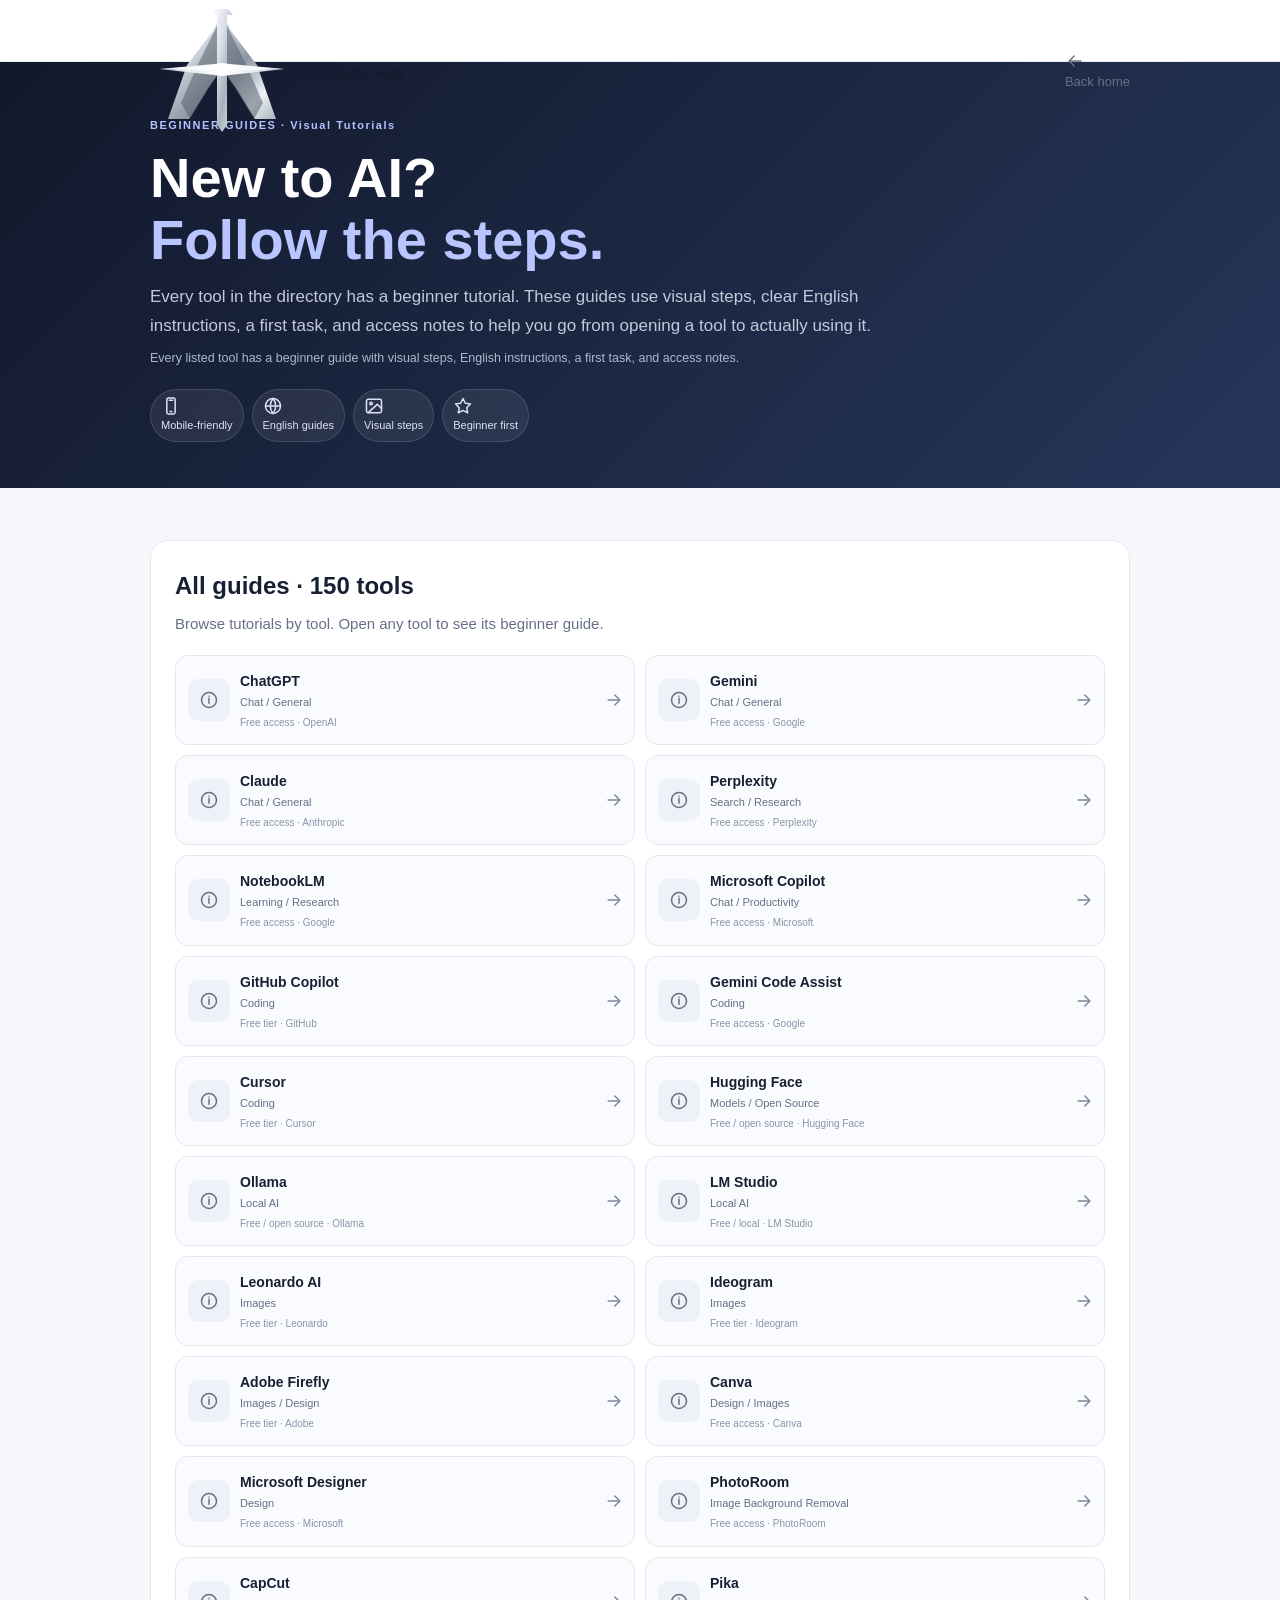
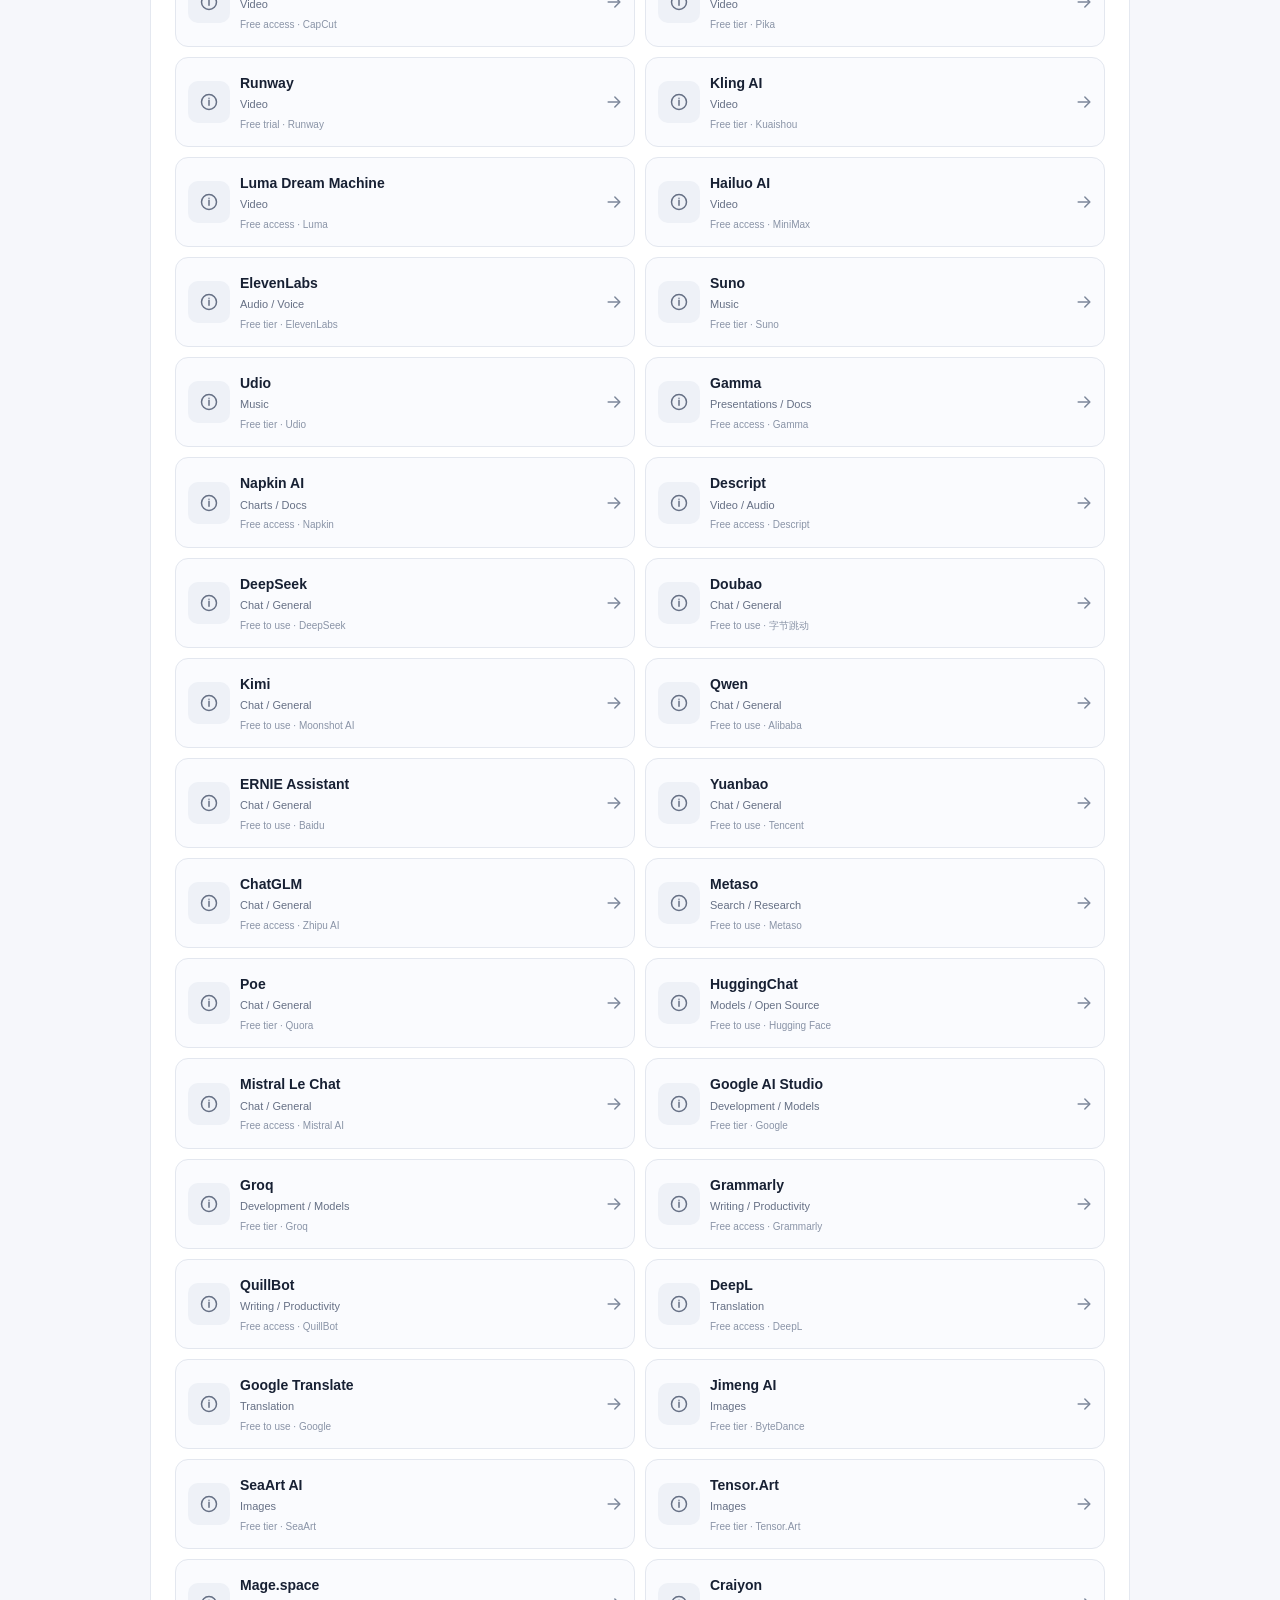
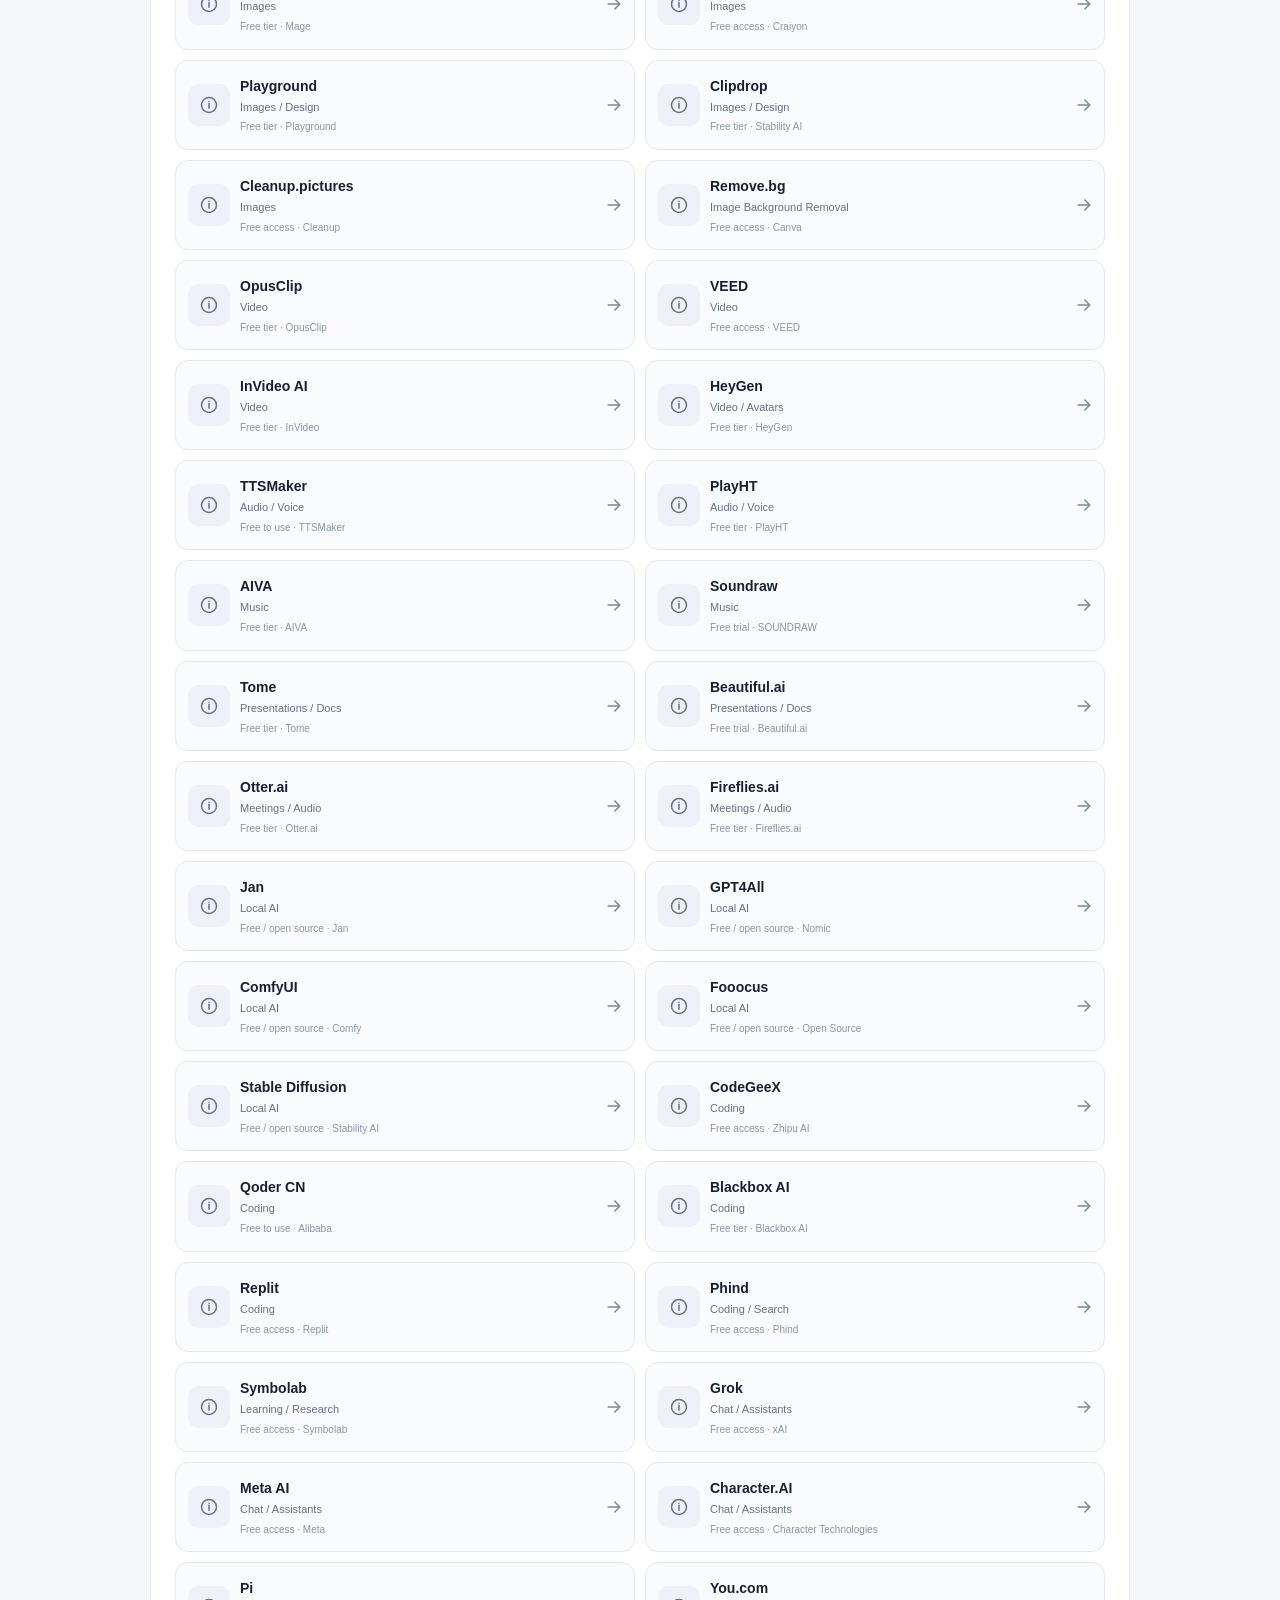
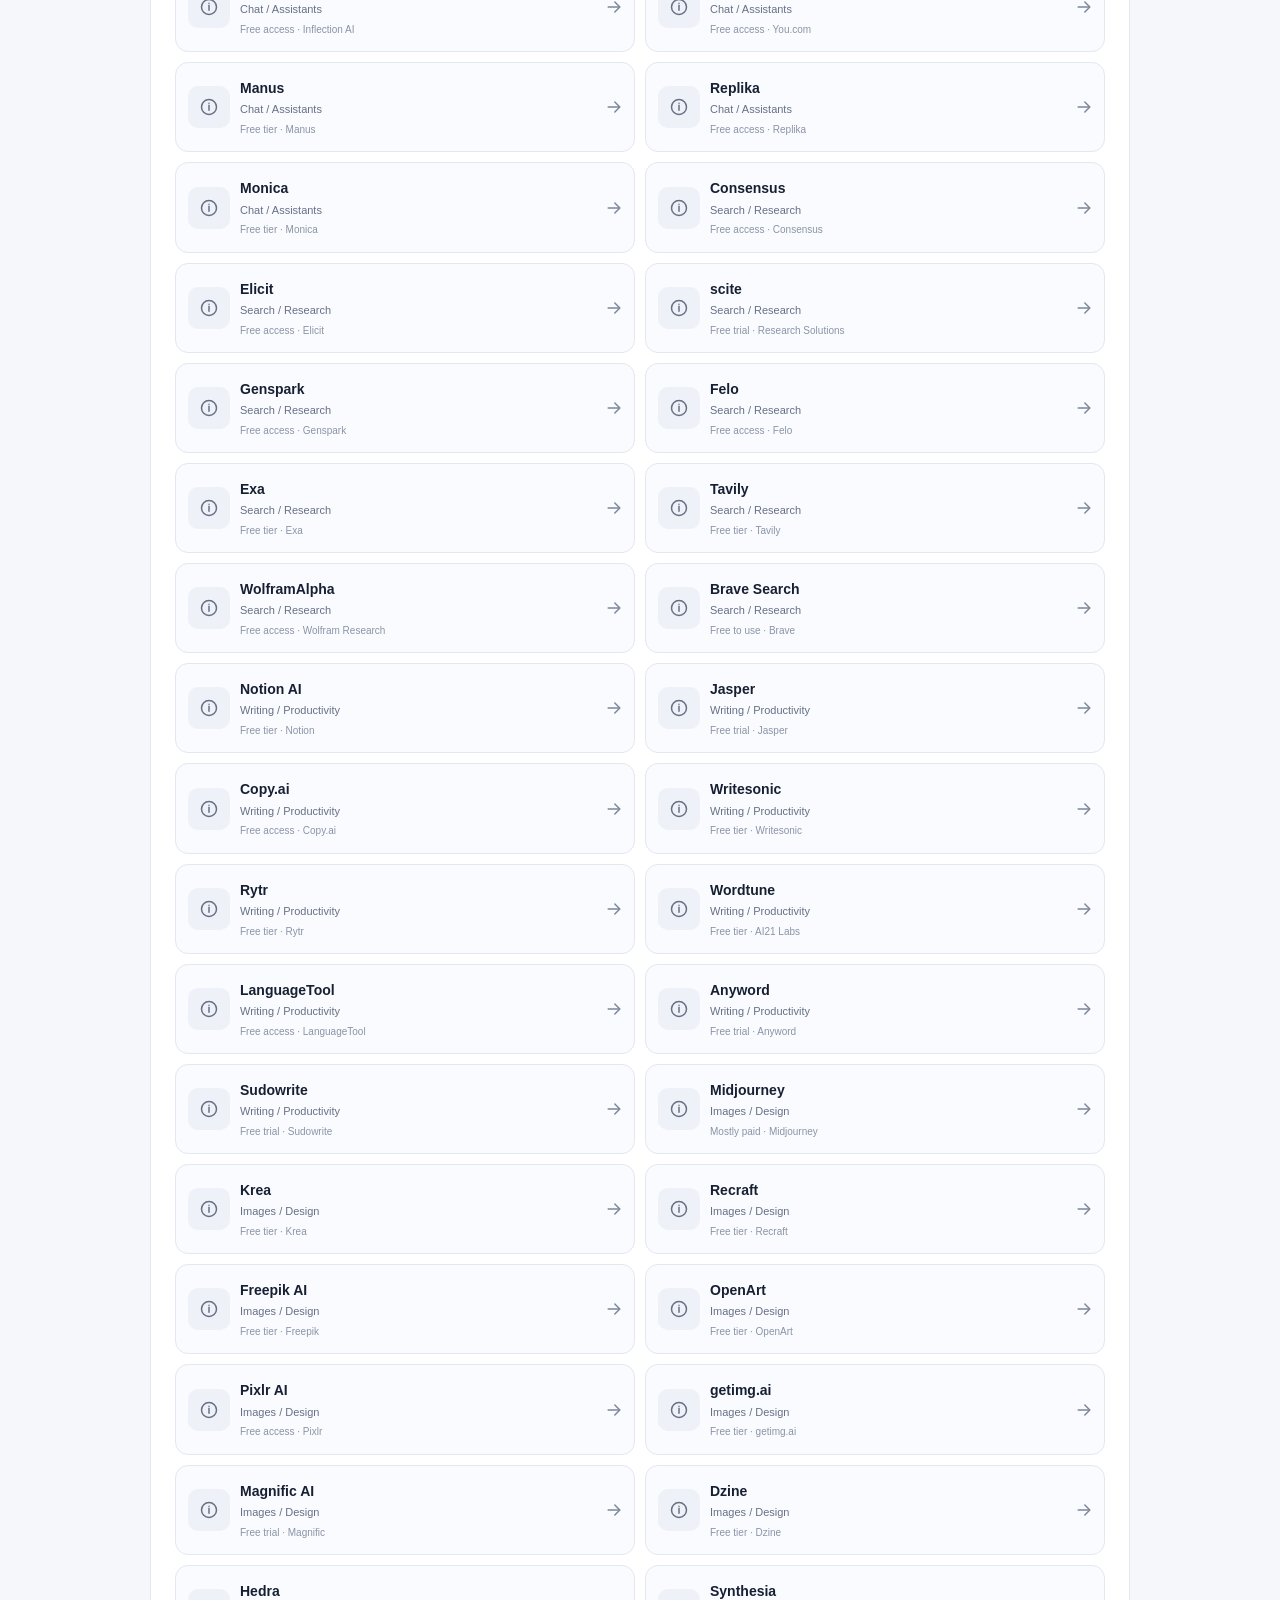
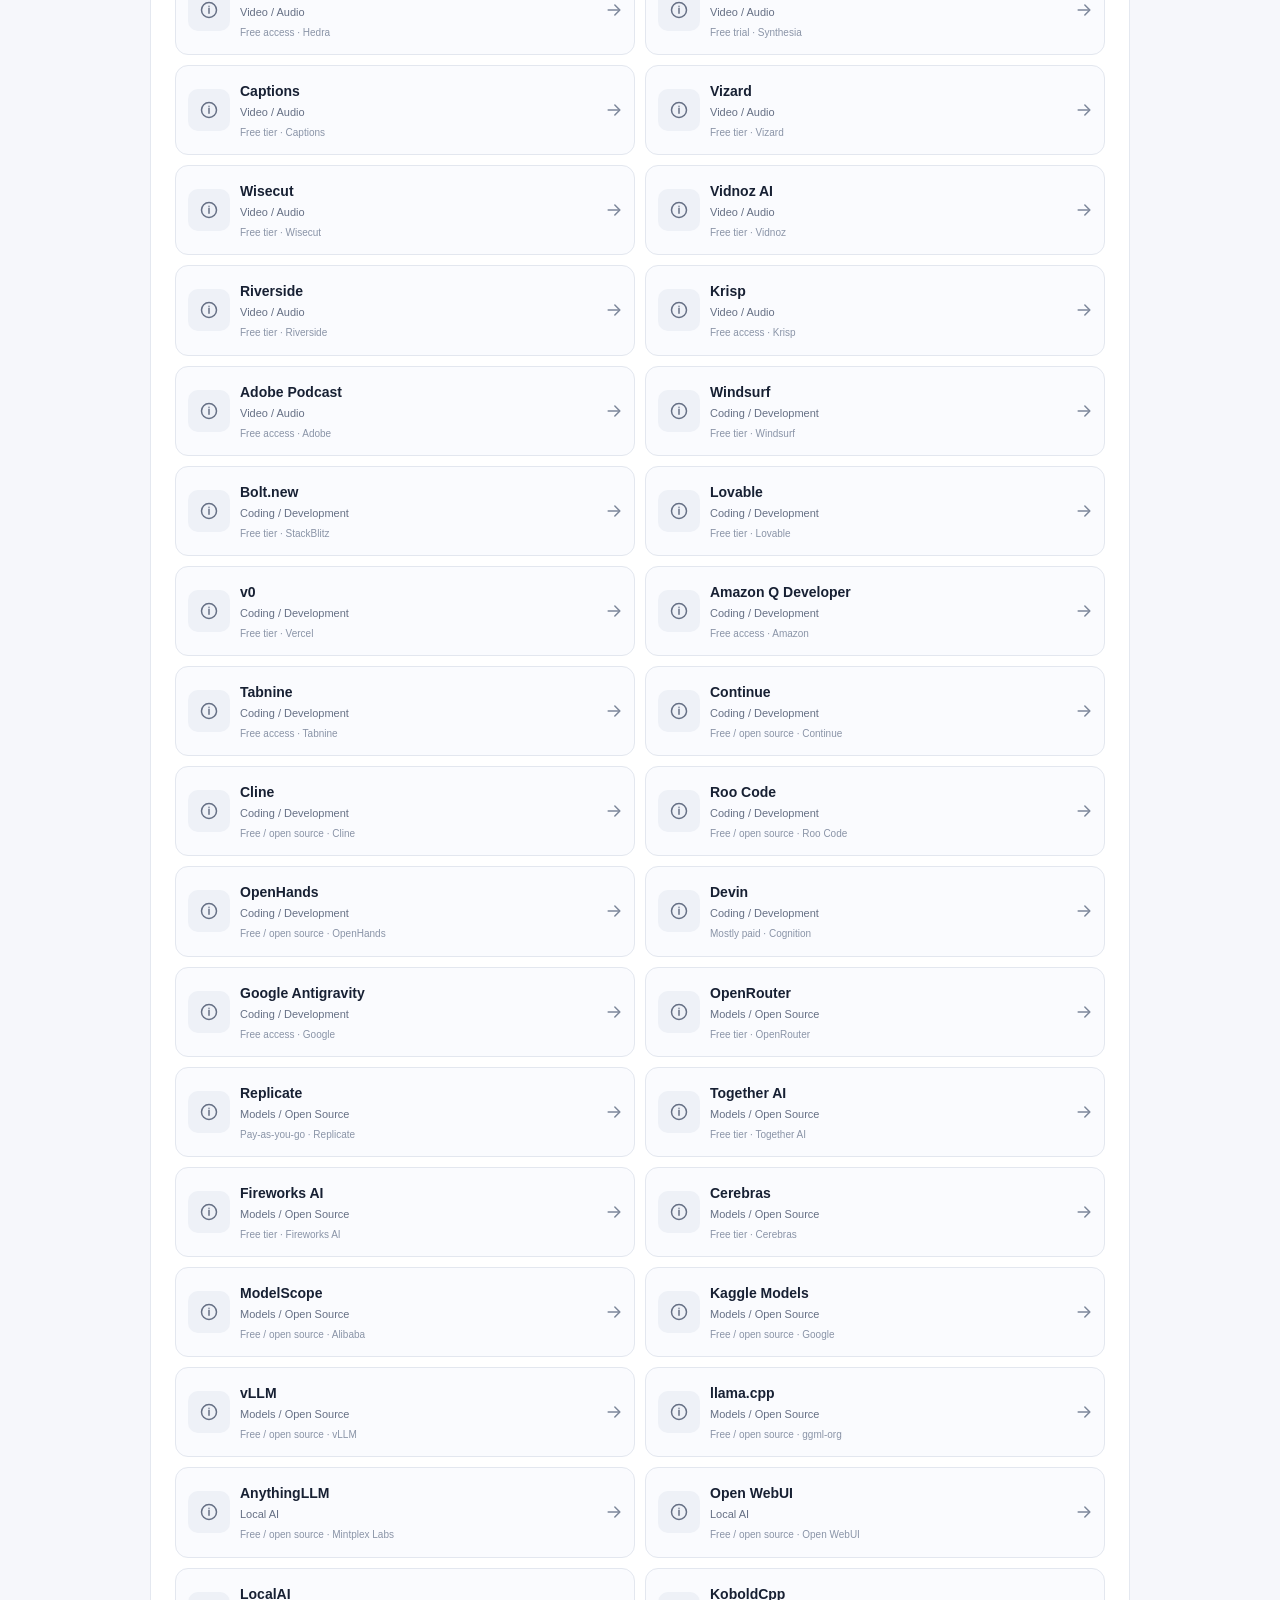
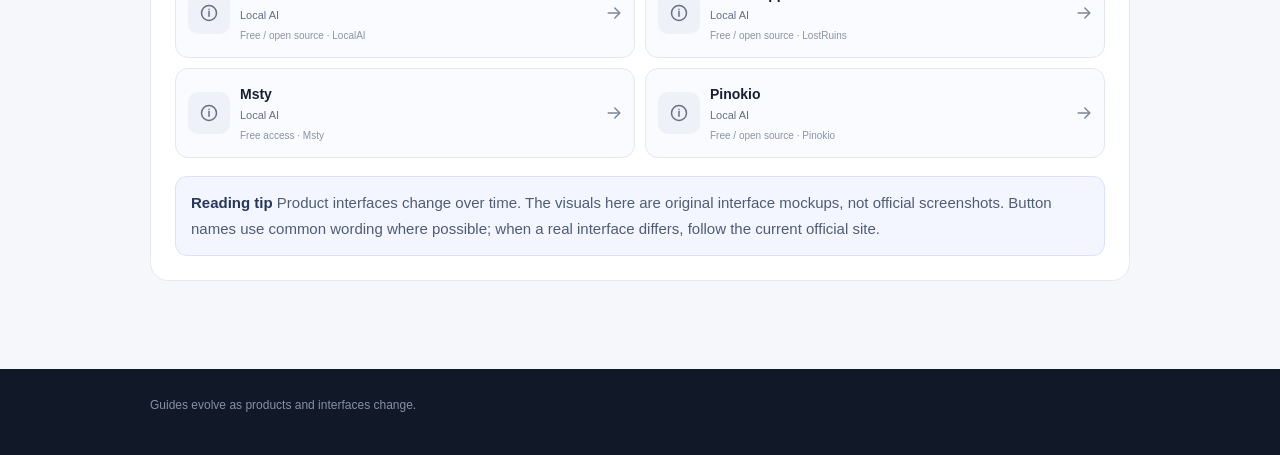
==== commit 1b15fd77: "feat: inherit homepage language on tutorial directory" ====
--- a/tutorials/index.html
+++ b/tutorials/index.html
@@ -13,21 +13,20 @@
 <meta name="twitter:title" content="AI 工具新手教程 | 150+ AI 工具图文指南与视频教程">
 <meta name="twitter:description" content="按工具浏览 AI 新手教程。">
 <link rel="stylesheet" href="../style.css?v=20261004-19"><link rel="stylesheet" href="tutorial.css?v=20261004-5">
-<script type="application/ld+json">{"@context":"https://schema.org","@type":"CollectionPage","name":"AI 工具新手教程","url":"https://starterhub-dev.github.io/ai-tools/tutorials/","description":"AI 新手导航的工具教程目录，提供 150+ 工具的入门指南。","inLanguage":["zh-CN","en"],"isPartOf":{"@type":"WebSite","name":"AI 新手导航","url":"https://starterhub-dev.github.io/ai-tools/"}}</script></head><body>
-<header class="topbar"><div class="wrap"><a class="brand" href="../"><span data-icon="compass"></span><span id="pageBrand"></span></a><div style="display:flex;align-items:center;gap:10px"><a class="back" href="../" id="pageBack"></a><div class="language-picker" id="pageLanguagePicker"><button id="pageLanguageButton" class="lang-button" type="button" aria-haspopup="menu" aria-expanded="false"><span class="lang-globe" aria-hidden="true">🌐</span><span id="pageLanguageLabel">语言</span><span class="lang-chevron" aria-hidden="true">⌄</span></button><div id="pageLanguageMenu" class="language-menu" role="menu" hidden><button type="button" data-language="zh">简体中文<span>简中</span></button><button type="button" data-language="zh-TW">繁體中文<span>繁中</span></button><button type="button" data-language="en">English<span>EN</span></button></div></div></div></div></header>
+<script type="application/ld+json">{"@context":"https://schema.org","@type":"CollectionPage","name":"AI 工具新手教程","url":"https://starterhub-dev.github.io/ai-tools/tutorials/","description":"AI 新手导航的工具教程目录，提供 150+ 工具的入门指南。","inLanguage":["zh-CN","zh-TW","en"],"isPartOf":{"@type":"WebSite","name":"AI 新手导航","url":"https://starterhub-dev.github.io/ai-tools/"}}</script></head><body>
+<header class="topbar"><div class="wrap"><a class="brand" href="../"><img class="tutorial-brand-mark" src="../ai-starter-hub-mark.svg" alt="" aria-hidden="true"><span id="pageBrand"></span></a><a class="back" href="../" id="pageBack"></a></div></header>
 <header class="hero"><div class="wrap"><div class="eyebrow" id="tutorialEyebrow"></div><h1 id="tutorialTitle"></h1><p id="tutorialLead"></p><small id="tutorialSub"></small><div class="tool-badges"><span class="pill"><span data-icon="mobile"></span><span id="badgeMobile"></span></span><span class="pill"><span data-icon="globe"></span><span id="badgeLanguage"></span></span><span class="pill"><span data-icon="image"></span><span id="badgeVisual"></span></span><span class="pill"><span data-icon="star"></span><span id="badgeBeginner"></span></span></div></div></header>
 <main class="wrap content"><section class="section"><h2 id="guideHeading"></h2><p class="lead" id="guideBrowse"></p><div id="guide-grid" class="guide-grid"></div><div class="tip" style="margin-top:18px"><strong id="readTipTitle"></strong> <span id="readTip"></span></div></section></main>
 <footer class="footer"><div class="wrap" id="tutorialFooter"></div></footer>
 <script src="../i18n.js?v=20261007-1"></script>
-<script src="tutorial-i18n.js?v=20261007-1"></script>
+<script src="tutorial-i18n.js?v=20261007-2"></script>
 <script src="../icons.js?v=20261004-3"></script>
 <script>
 (async()=>{
 const TI=window.ASHTutorialI18n, I18N=window.ASHI18n;
 const esc=s=>String(s??"").replace(/[&<>"']/g,m=>({"&":"&amp;","<":"&lt;",">":"&gt;",'"':"&quot;","'":"&#39;"}[m]));
 const slugify=name=>{const seed={"豆包":"Doubao","通义千问":"Qwen","文心助手":"ERNIE Assistant","腾讯元宝":"Yuanbao","智谱清言":"ChatGLM","秘塔AI搜索":"Metaso","即梦AI":"Jimeng AI","通义灵码":"Qoder CN"}[name]||name;let slug=String(seed).toLowerCase().replace(/&/g," and ").replace(/[^a-z0-9]+/g,"-").replace(/^-+|-+$/g,"");return slug||"tool-"+encodeURIComponent(name).replace(/%/g,"").toLowerCase()};
-const [res,appRes]=await Promise.all([fetch("../app.js?v=20261004-6"),fetch("../app.js?v=20261004-6")]);
-const app=await appRes.text();
+const app=await fetch("../app.js?v=20261004-6").then(r=>r.text());
 const body=app.match(/const tools=\[(.*?)\n\];/s)?.[1];
 const tools=body?Function("return ["+body+"]")():[];
 function render(){
@@ -49,8 +48,7 @@
  document.getElementById("tutorialFooter").textContent=TI.t("footer");
  document.getElementById("guide-grid").innerHTML=tools.map(t=>'<a class="guide-card" href="tool.html?tool='+encodeURIComponent(t[0])+'"><div class="guide-icon">'+ASHIcons.brand(t[0],t[5])+'</div><div><strong>'+esc(TI.toolName(t))+'</strong><span>'+esc(TI.category(t[2]))+'</span><small>'+esc(TI.status(t[4]))+' · '+esc(t[6])+'</small></div><b>'+ASHIcons.svg("arrow")+'</b></a>').join("");
  document.querySelectorAll("[data-icon]").forEach(el=>{el.innerHTML=ASHIcons.svg(el.dataset.icon);});
- TI.bindPicker();
-}
+ }
 TI.bindSync(render);
 render();
 })().catch(()=>{document.querySelector("#guide-grid").innerHTML='<div class="tip">目录加载失败 / Failed to load the guide list.</div>';});
--- a/style.css
+++ b/style.css
@@ -32,10 +32,10 @@
 
 /* Beginner guide entry logo */
 .starter-guide{gap:11px}
-.starter-guide-logo{width:38px!important;height:38px!important;min-width:38px;border-radius:11px;background:#f0f3f9;border:1px solid #e1e6ef;color:#5c6a83;display:grid!important;place-items:center!important;box-shadow:inset 0 0 0 1px #ffffff80}
-.starter-guide-logo .ui-svg{width:21px!important;height:21px!important}
-.starter-guide>span:nth-child(2){min-width:0}
-@media(max-width:520px){.starter-guide-logo{width:36px!important;height:36px!important;min-width:36px}.starter-guide-logo .ui-svg{width:20px!important;height:20px!important}}
+.starter-guide-logo{width:clamp(30px,4vw,38px)!important;aspect-ratio:1/1;height:auto!important;min-width:30px;border-radius:11px;background:#f0f3f9;border:1px solid #e1e6ef;display:grid!important;place-items:center!important;overflow:hidden;flex:0 0 auto;box-shadow:inset 0 0 0 1px #ffffff80}
+.starter-guide-logo img{width:100%;height:100%;max-width:100%;max-height:100%;object-fit:contain;display:block}
+.starter-guide>span:nth-child(2){min-width:0;flex:1 1 auto}
+.starter-guide b{flex:0 0 auto}
 
 /* Favorite controls and lightweight heat index */
 .card-top-actions{display:flex;align-items:center;gap:7px}
@@ -66,7 +66,7 @@
 
 /* Mobile compact pass 2 */
 html{-webkit-text-size-adjust:100%;text-size-adjust:100%}
-@media(max-width:520px){.hero h1{font-size:34px}.hero p{font-size:14px;line-height:1.5}.hero p small{font-size:11px}.searchbox{margin-top:20px;padding:0 12px;border-radius:12px}.searchbox input{font-size:13px;padding:13px 0}.searchbox .search-icon{font-size:17px}.suggestions{top:calc(100% + 6px);border-radius:12px}.suggest-title{padding:9px 11px 5px;font-size:9px}.sectionhead h2{font-size:21px}.section-sub{font-size:11px}.starter{padding-top:24px}.starter-grid{gap:6px;margin-top:10px}.starter-card{padding:8px 9px;min-height:72px;border-radius:10px;grid-template-columns:1fr}.starter-card>span{width:28px;height:28px;border-radius:8px;margin-bottom:4px}.starter-card>.icon-slot .brand-icon{width:28px;height:28px}.starter-card>.icon-slot .ui-svg{width:17px;height:17px}.starter-card strong{font-size:11.5px;line-height:1.2}.starter-card small{font-size:8.5px;line-height:1.25}.starter-guide{max-width:205px;padding:7px 8px;gap:7px}.starter-guide strong{font-size:10px}.starter-guide small{font-size:8px}.starter-guide b{font-size:14px}.starter-guide-logo{width:30px!important;height:30px!important;min-width:30px}.starter-guide-logo .ui-svg{width:17px!important;height:17px!important}.cats{gap:6px}.cat{padding:6px 9px;font-size:9px;border-radius:8px}}
+@media(max-width:520px){.hero h1{font-size:34px}.hero p{font-size:14px;line-height:1.5}.hero p small{font-size:11px}.searchbox{margin-top:20px;padding:0 12px;border-radius:12px}.searchbox input{font-size:13px;padding:13px 0}.searchbox .search-icon{font-size:17px}.suggestions{top:calc(100% + 6px);border-radius:12px}.suggest-title{padding:9px 11px 5px;font-size:9px}.sectionhead h2{font-size:21px}.section-sub{font-size:11px}.starter{padding-top:24px}.starter-grid{gap:6px;margin-top:10px}.starter-card{padding:8px 9px;min-height:72px;border-radius:10px;grid-template-columns:1fr}.starter-card>span{width:28px;height:28px;border-radius:8px;margin-bottom:4px}.starter-card>.icon-slot .brand-icon{width:28px;height:28px}.starter-card>.icon-slot .ui-svg{width:17px;height:17px}.starter-card strong{font-size:11.5px;line-height:1.2}.starter-card small{font-size:8.5px;line-height:1.25}.starter-guide{max-width:205px;padding:7px 8px;gap:7px}.starter-guide strong{font-size:10px}.starter-guide small{font-size:8px}.starter-guide b{font-size:14px}.starter-guide-logo{width:clamp(28px,8vw,32px)!important;min-width:28px}.starter-guide-logo .ui-svg{width:17px!important;height:17px!important}.cats{gap:6px}.cat{padding:6px 9px;font-size:9px;border-radius:8px}}
 
 /* Search chips hard compact mobile fix */
 @media(max-width:520px){.searchbox .suggestions .suggest-chips{grid-template-columns:repeat(2,minmax(0,1fr)) !important;gap:5px !important;padding:5px 9px 8px !important}.searchbox .suggestions .suggest-chips .suggest-chip{box-sizing:border-box !important;width:100% !important;min-width:0 !important;min-height:0 !important;height:27px !important;padding:3px 6px !important;margin:0 !important;border-radius:7px !important;gap:3px !important;font:500 9px/11px -apple-system,BlinkMacSystemFont,"Segoe UI","PingFang SC","Microsoft YaHei",sans-serif !important;letter-spacing:0 !important;text-size-adjust:none !important;-webkit-text-size-adjust:none !important}.searchbox .suggestions .suggest-chips .suggest-chip > span:last-child{font-size:9px !important;line-height:11px !important;white-space:nowrap !important}.searchbox .suggestions .suggest-chips .chip-brands{gap:1px !important}.searchbox .suggestions .suggest-chips .chip-brands .brand-icon{width:11px !important;height:11px !important;min-width:11px !important;min-height:11px !important;border-radius:3px !important}.searchbox .suggestions .suggest-title{padding:8px 11px 4px !important;font-size:9px !important;line-height:12px !important}}
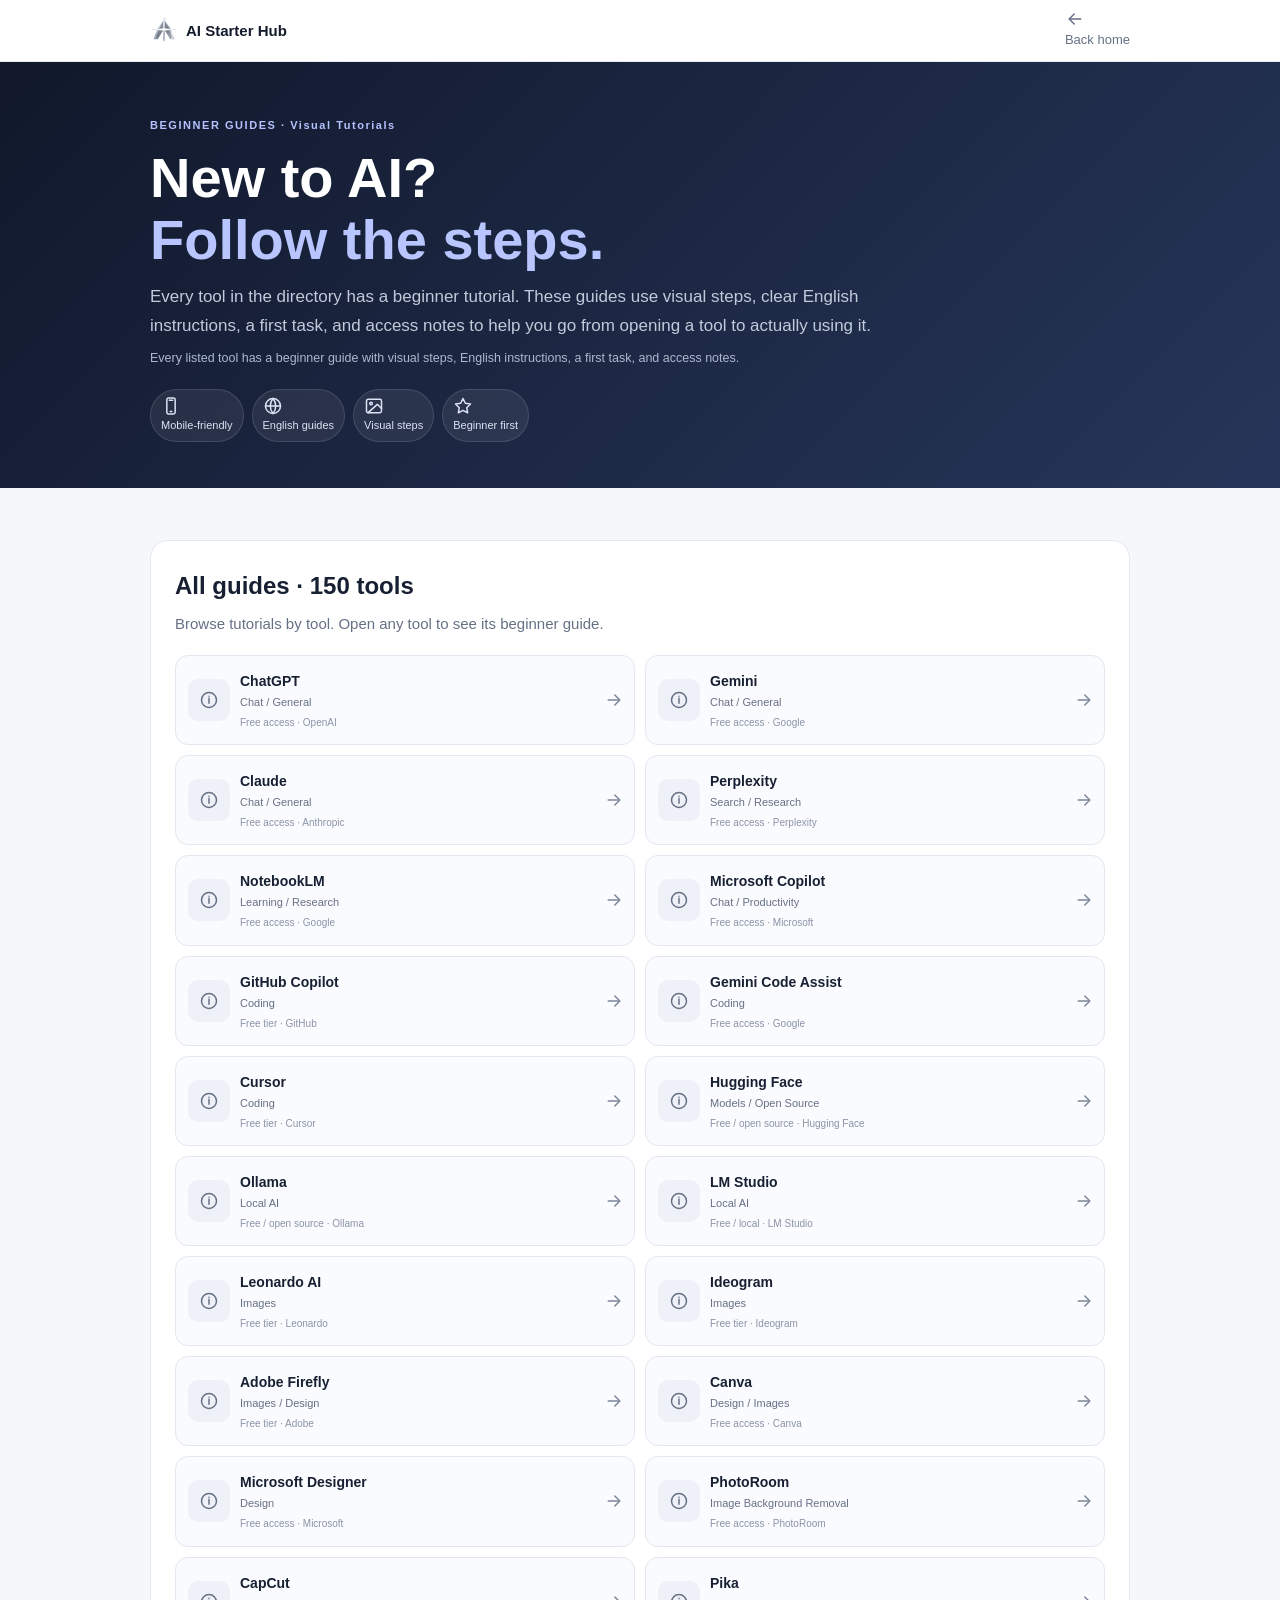
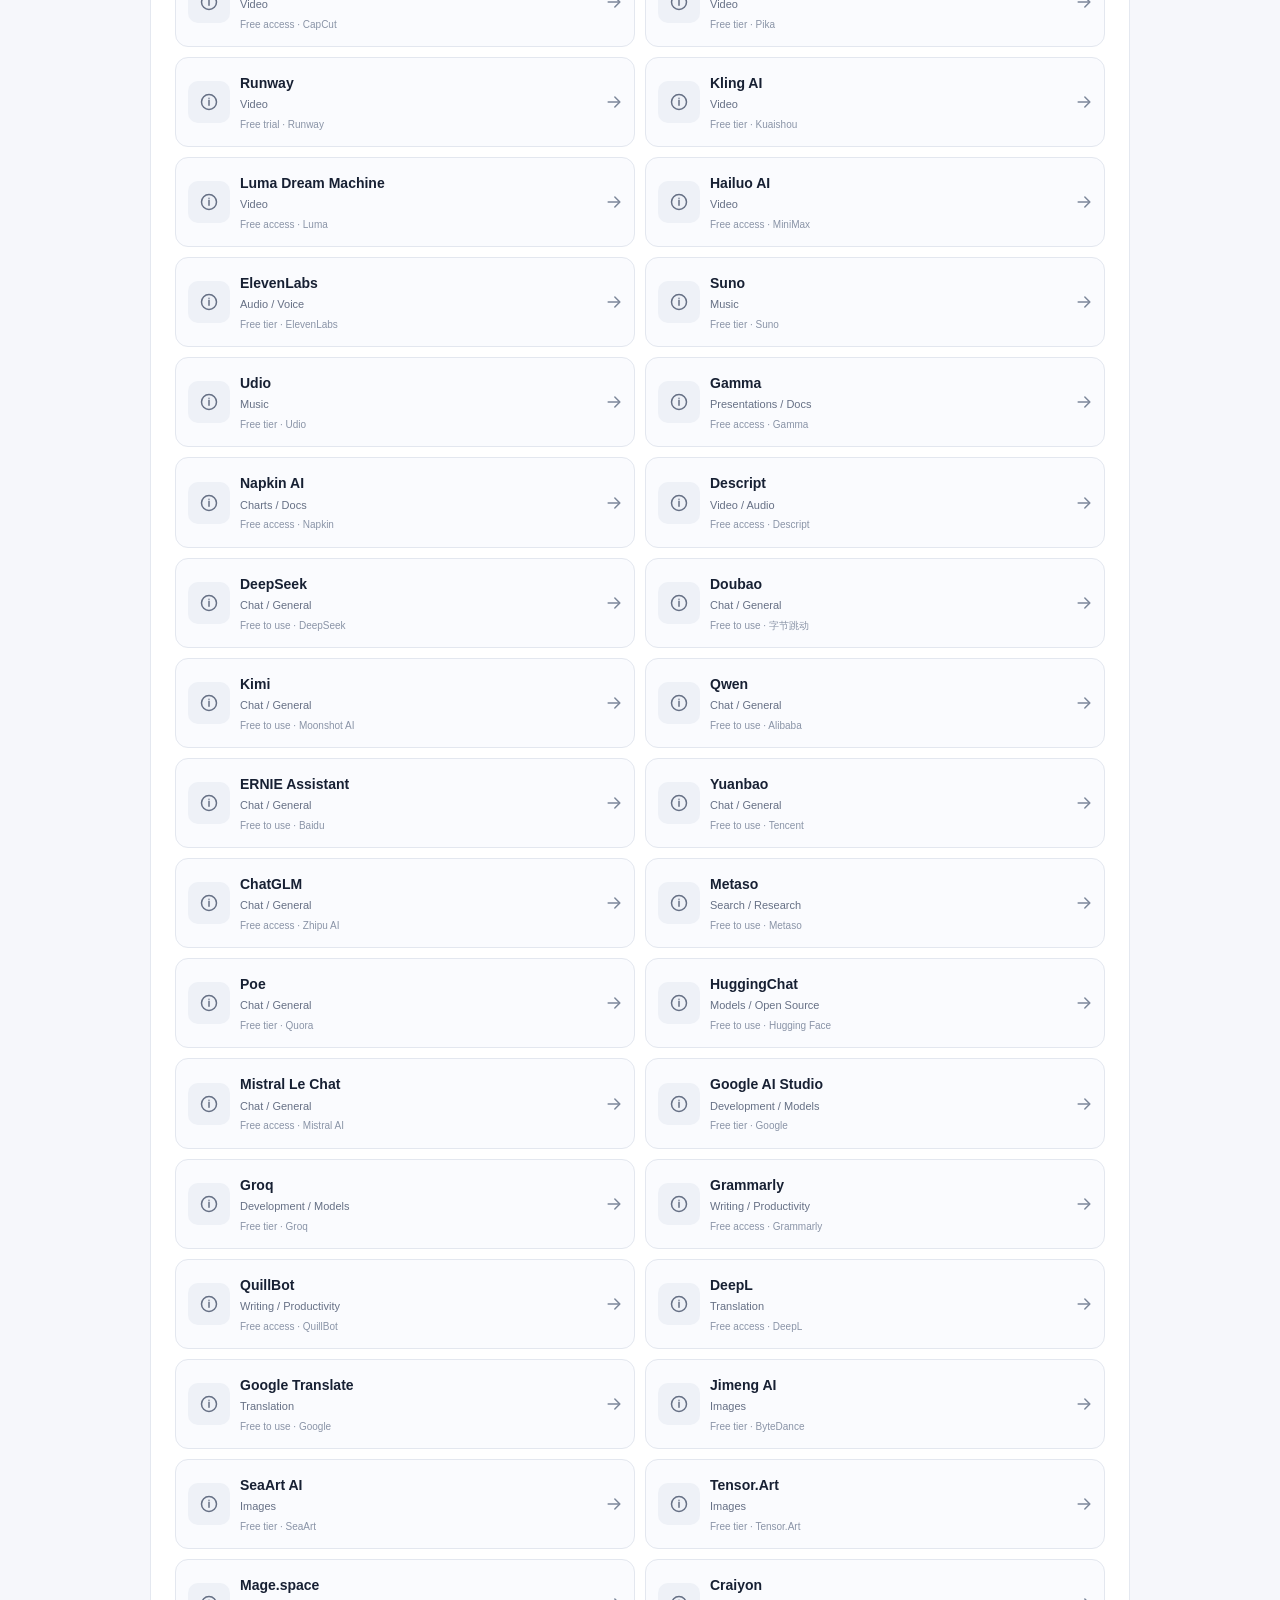
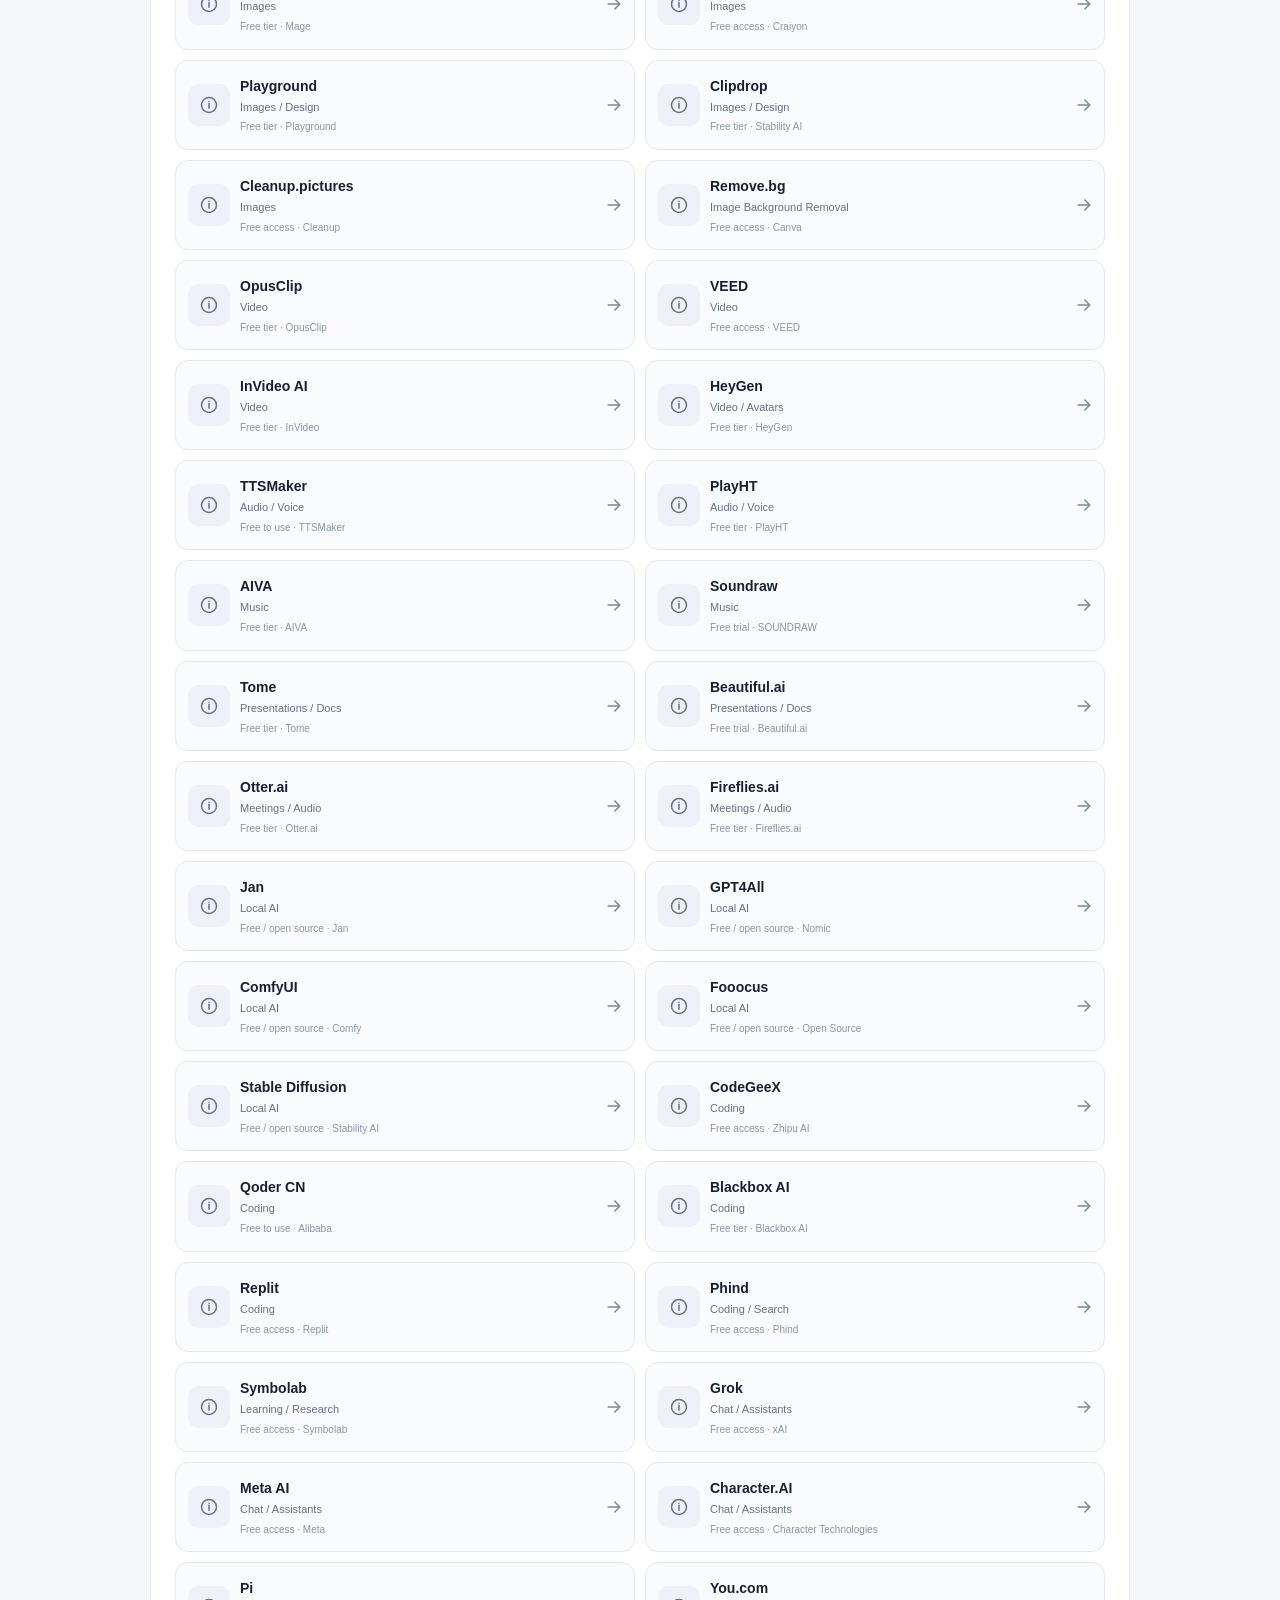
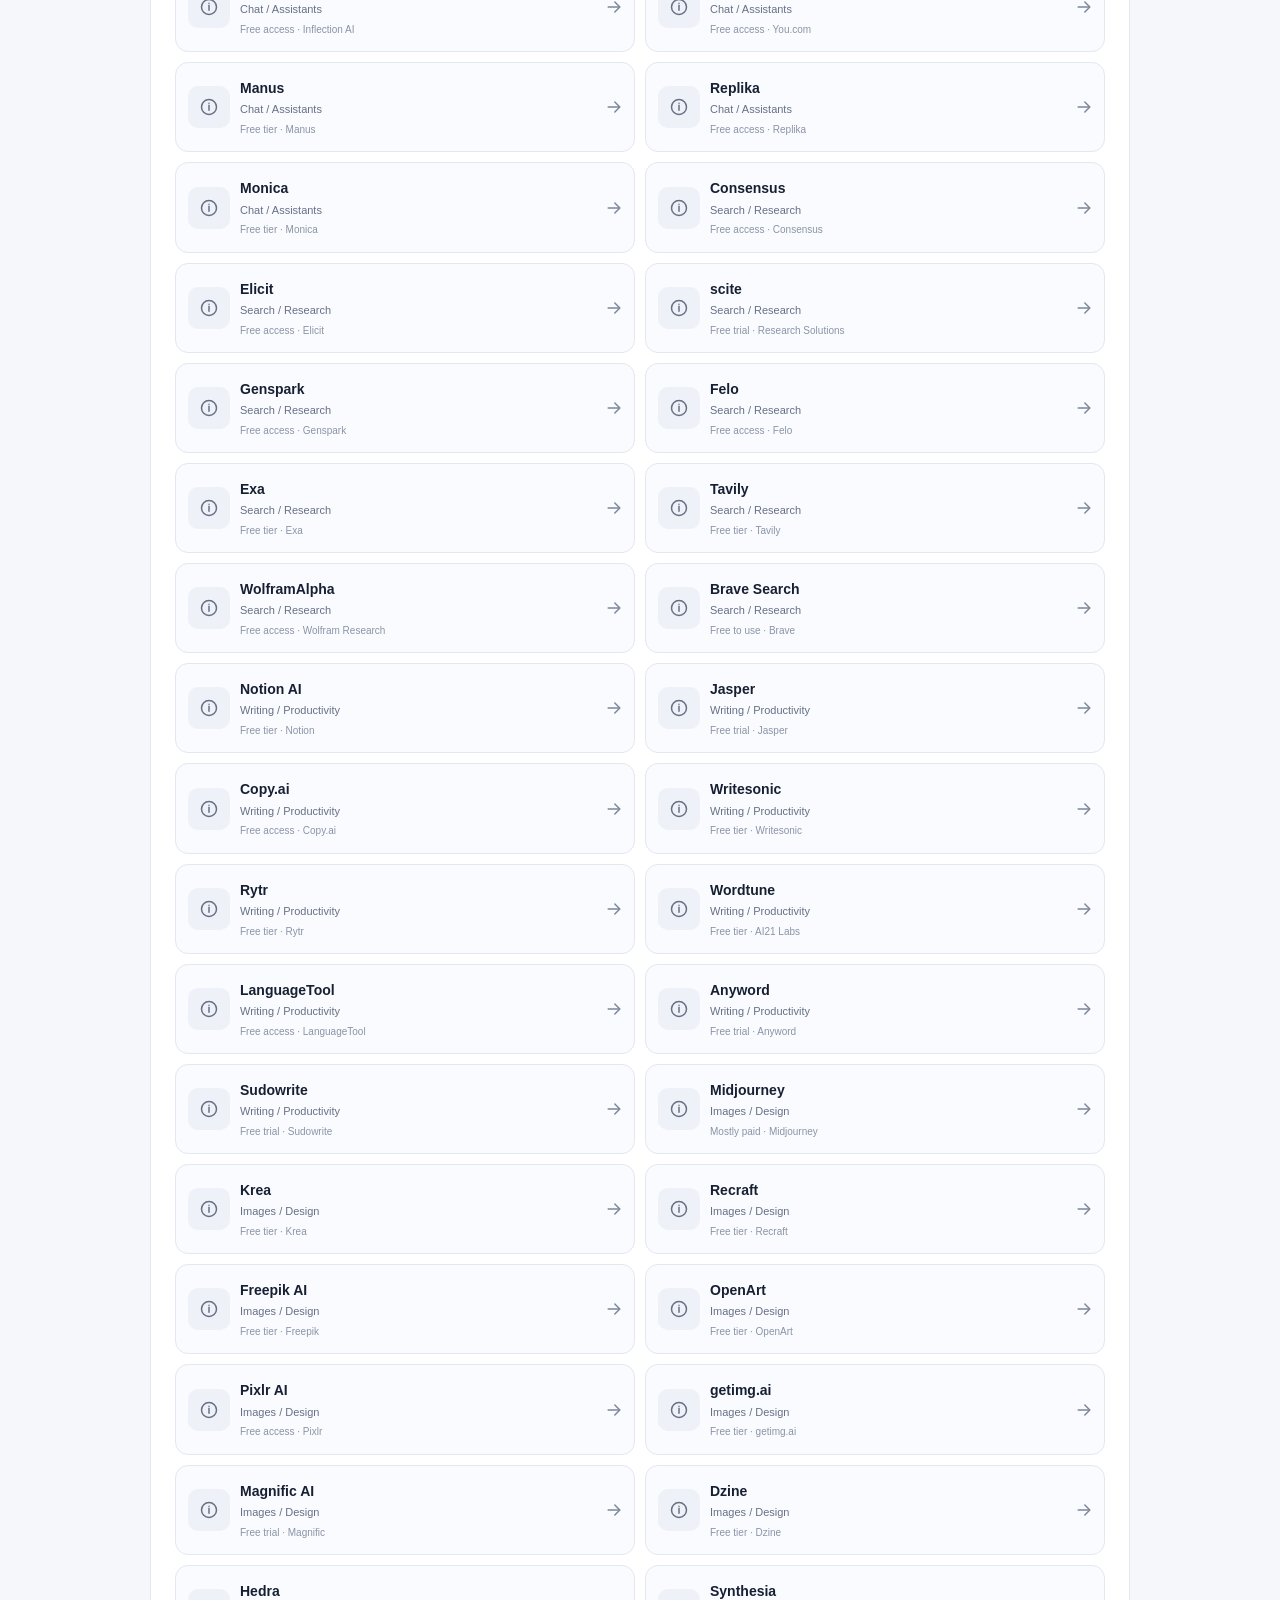
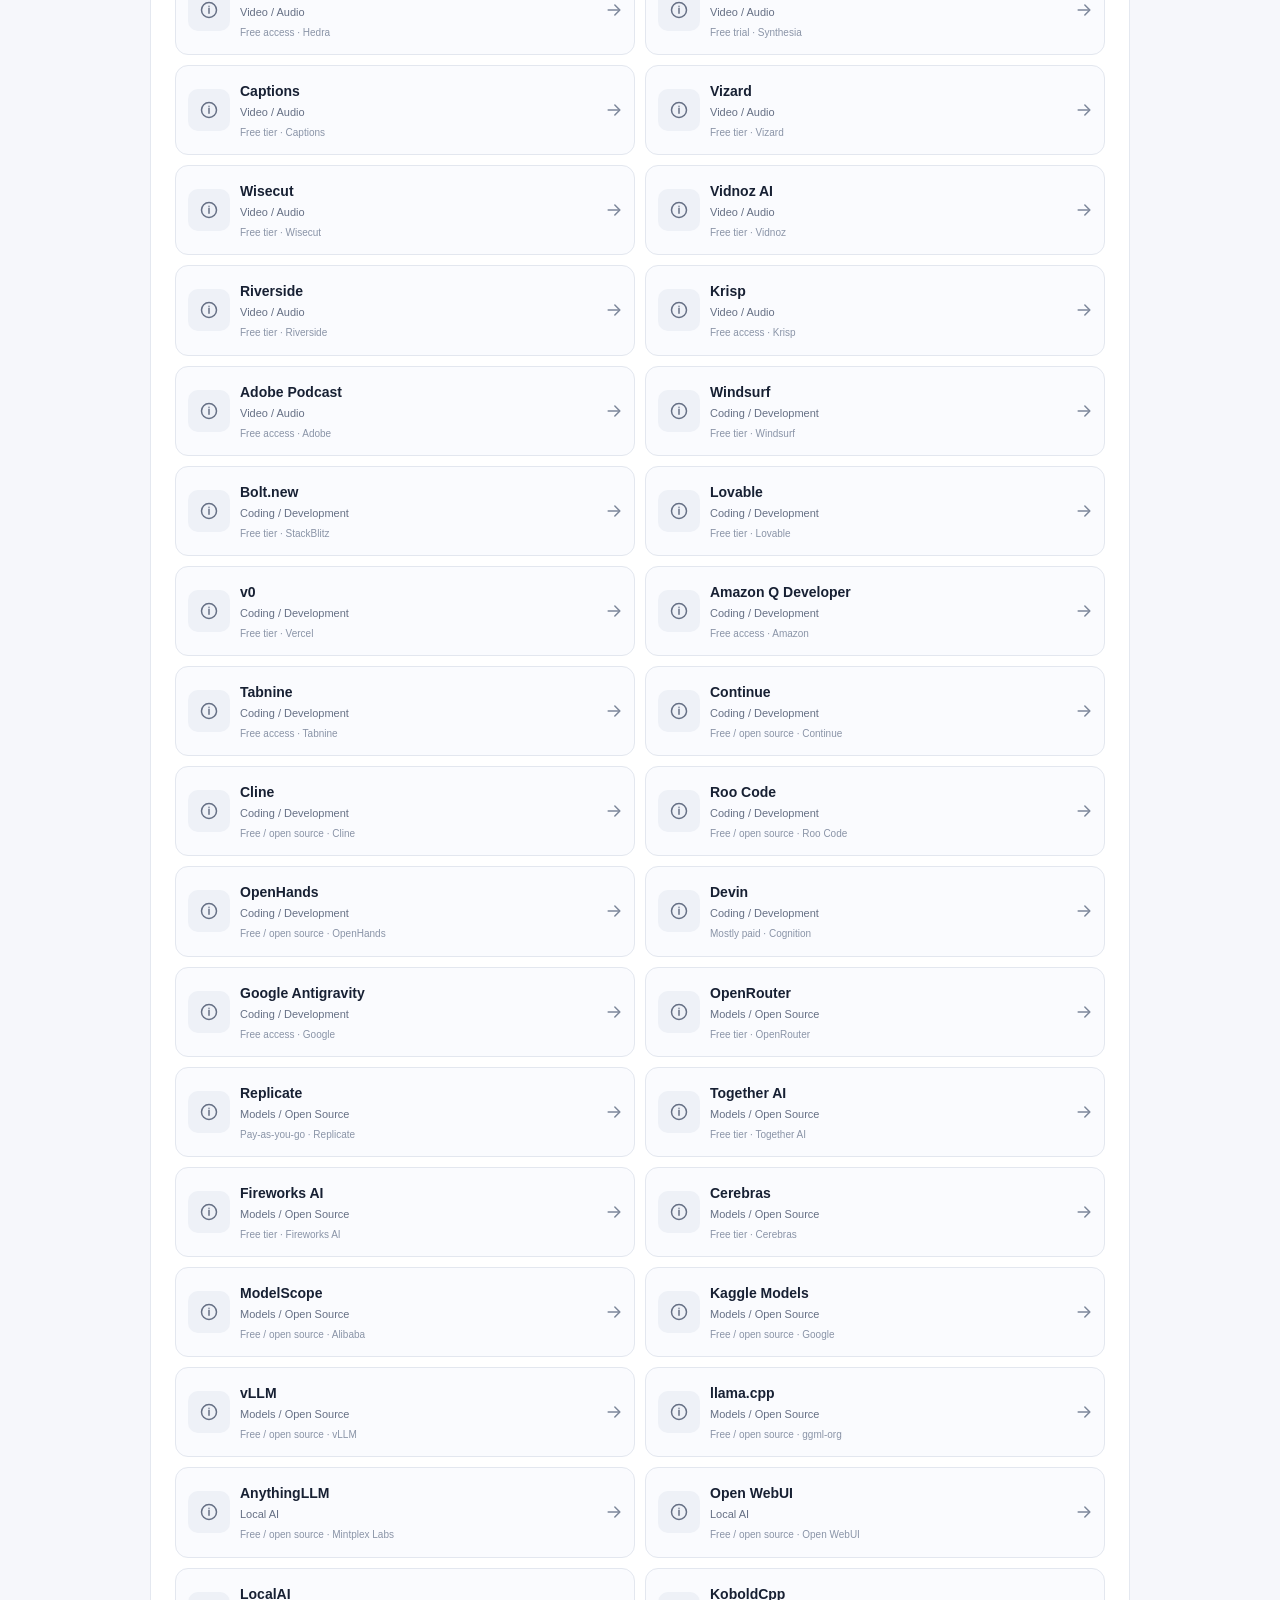
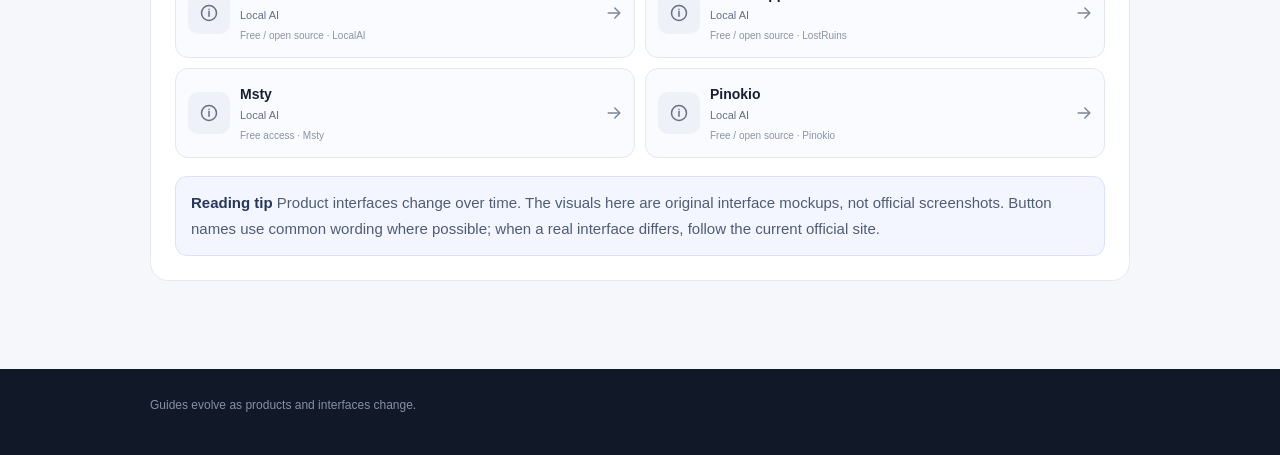
==== commit 435ace1a: "chore: refresh frontend asset cache versions" ====
--- a/tutorials/index.html
+++ b/tutorials/index.html
@@ -12,7 +12,7 @@
 <meta name="twitter:card" content="summary">
 <meta name="twitter:title" content="AI 工具新手教程 | 150+ AI 工具图文指南与视频教程">
 <meta name="twitter:description" content="按工具浏览 AI 新手教程。">
-<link rel="stylesheet" href="../style.css?v=20261004-19"><link rel="stylesheet" href="tutorial.css?v=20261004-5">
+<link rel="stylesheet" href="../style.css?v=20261007-2"><link rel="stylesheet" href="tutorial.css?v=20261007-2">
 <script type="application/ld+json">{"@context":"https://schema.org","@type":"CollectionPage","name":"AI 工具新手教程","url":"https://starterhub-dev.github.io/ai-tools/tutorials/","description":"AI 新手导航的工具教程目录，提供 150+ 工具的入门指南。","inLanguage":["zh-CN","zh-TW","en"],"isPartOf":{"@type":"WebSite","name":"AI 新手导航","url":"https://starterhub-dev.github.io/ai-tools/"}}</script></head><body>
 <header class="topbar"><div class="wrap"><a class="brand" href="../"><img class="tutorial-brand-mark" src="../ai-starter-hub-mark.svg" alt="" aria-hidden="true"><span id="pageBrand"></span></a><a class="back" href="../" id="pageBack"></a></div></header>
 <header class="hero"><div class="wrap"><div class="eyebrow" id="tutorialEyebrow"></div><h1 id="tutorialTitle"></h1><p id="tutorialLead"></p><small id="tutorialSub"></small><div class="tool-badges"><span class="pill"><span data-icon="mobile"></span><span id="badgeMobile"></span></span><span class="pill"><span data-icon="globe"></span><span id="badgeLanguage"></span></span><span class="pill"><span data-icon="image"></span><span id="badgeVisual"></span></span><span class="pill"><span data-icon="star"></span><span id="badgeBeginner"></span></span></div></div></header>
--- a/style.css
+++ b/style.css
@@ -348,4 +348,3 @@
   .lang-globe{font-size:13px}
   .language-menu{right:0;width:174px}
 }
-}
--- a/tutorials/tutorial.css
+++ b/tutorials/tutorial.css
@@ -45,3 +45,6 @@
 .guide-video-search-icon{width:76px;height:76px;border-radius:20px;background:#eef1f7;display:grid;place-items:center;color:#536179}
 .guide-video-search-icon svg{width:38px;height:38px}
 @media(max-width:720px){.guide-video-search{grid-template-columns:1fr}.guide-video-search-icon{width:58px;height:58px}.guide-video-search-icon svg{width:30px;height:30px}}
+
+/* Shared site identity */
+.tutorial-brand-mark{width:28px;height:28px;display:block;object-fit:contain;flex:0 0 auto}.topbar .brand{display:inline-flex;align-items:center;gap:8px}.topbar .brand #pageBrand{min-width:0}@media(max-width:520px){.tutorial-brand-mark{width:25px;height:25px}.topbar .brand{gap:6px;font-size:12px}.topbar .back{font-size:11px}}
